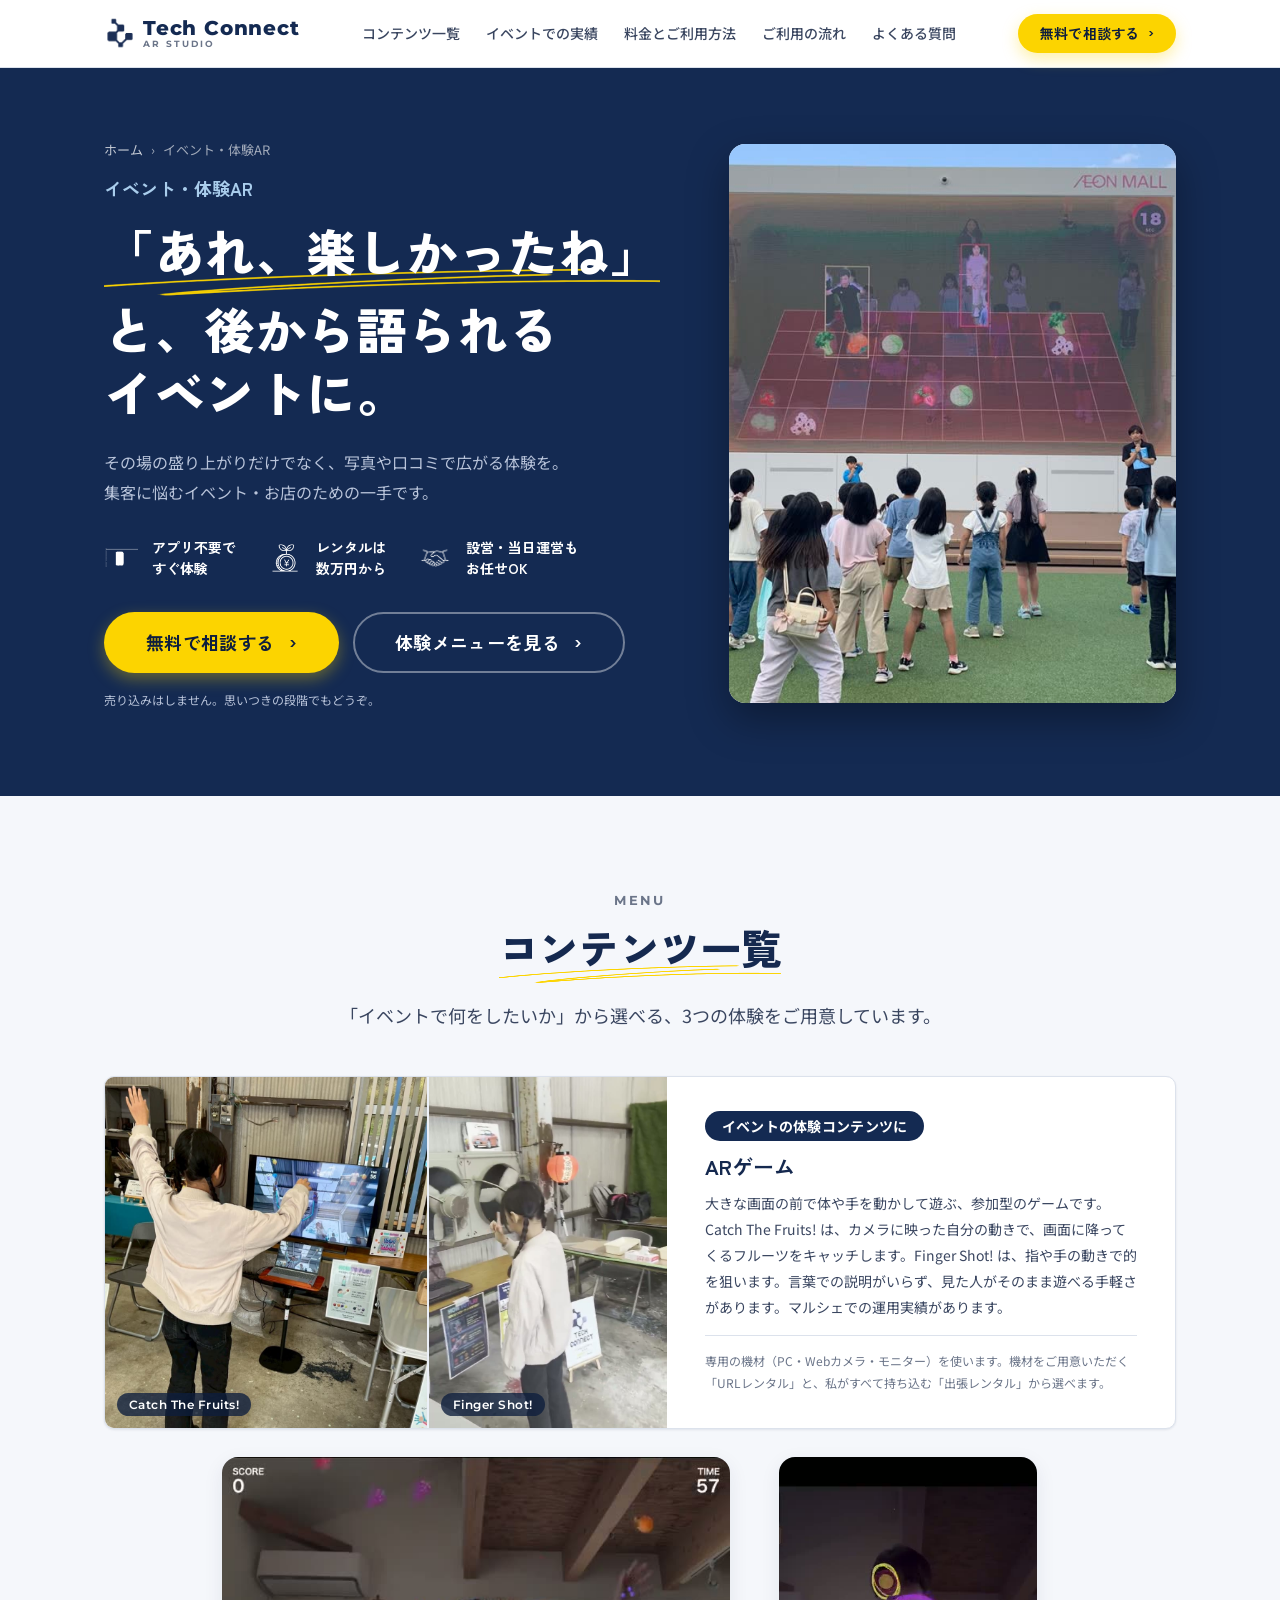
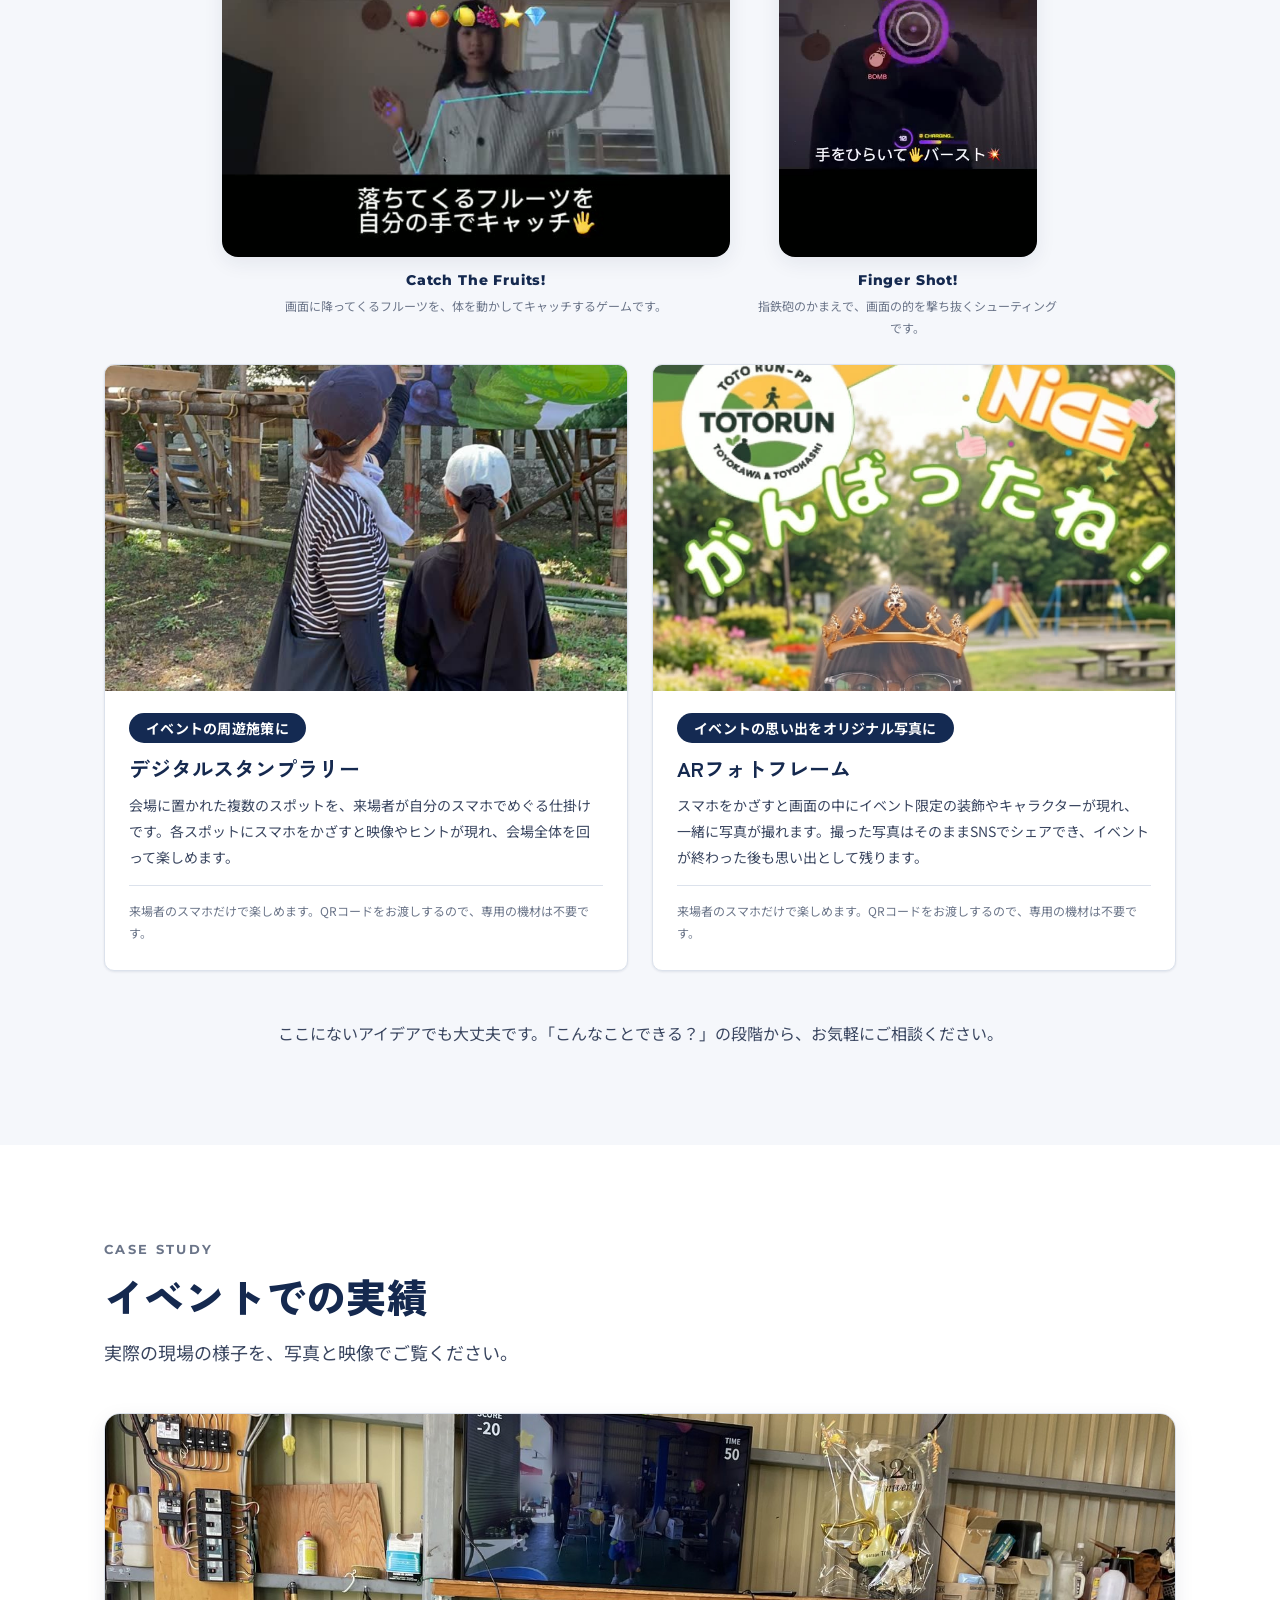
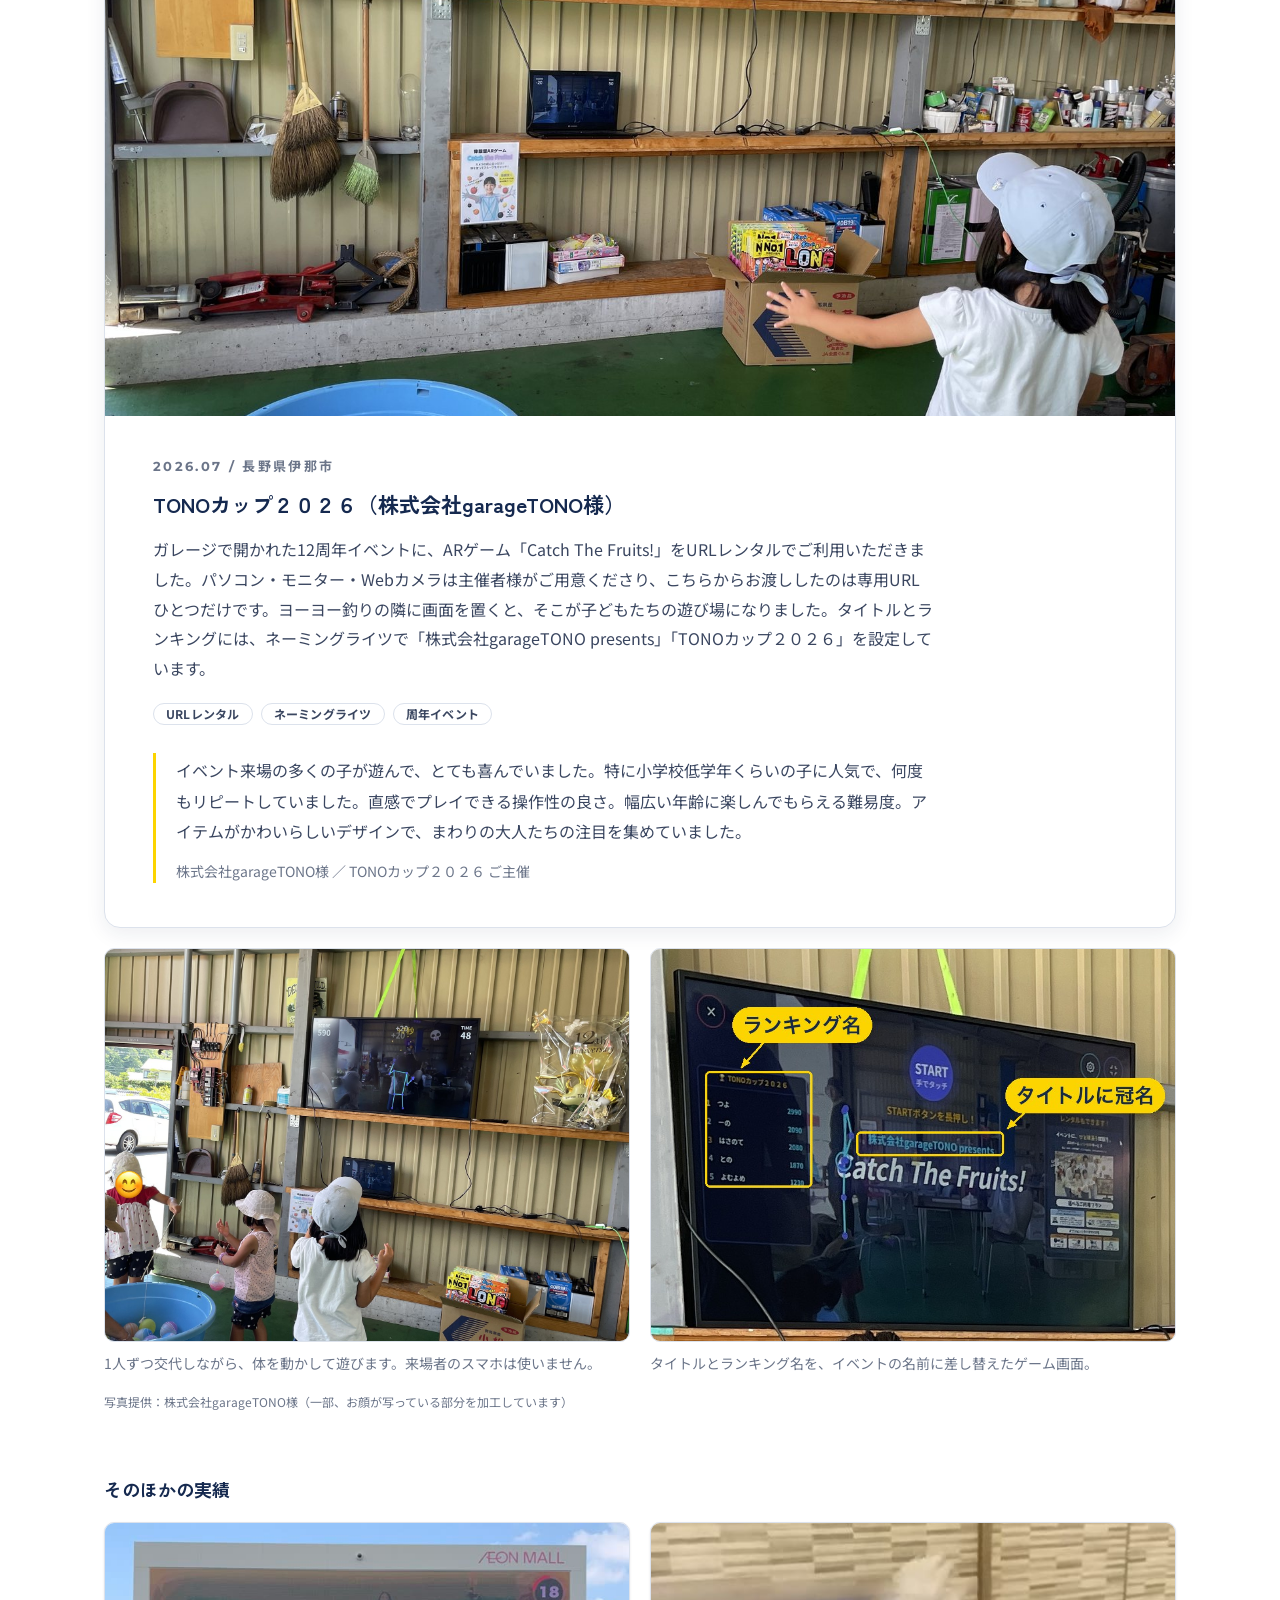
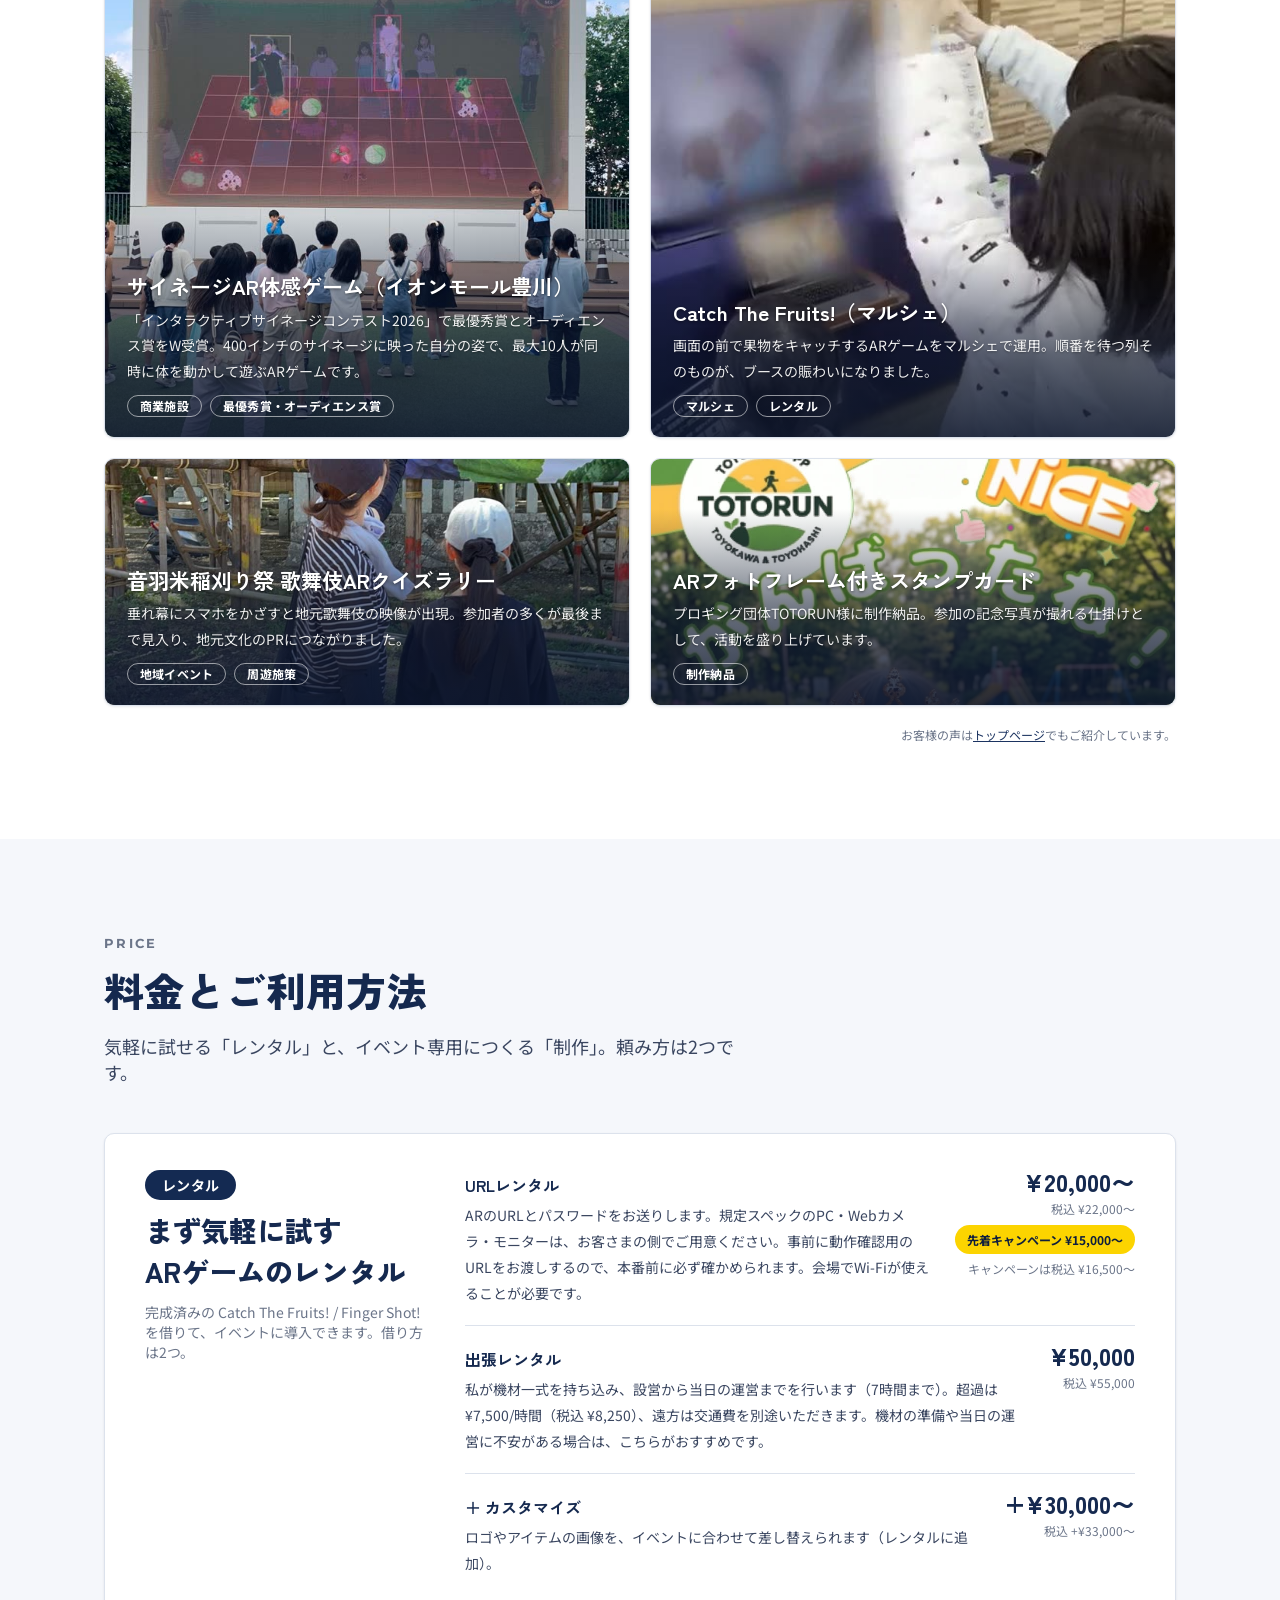
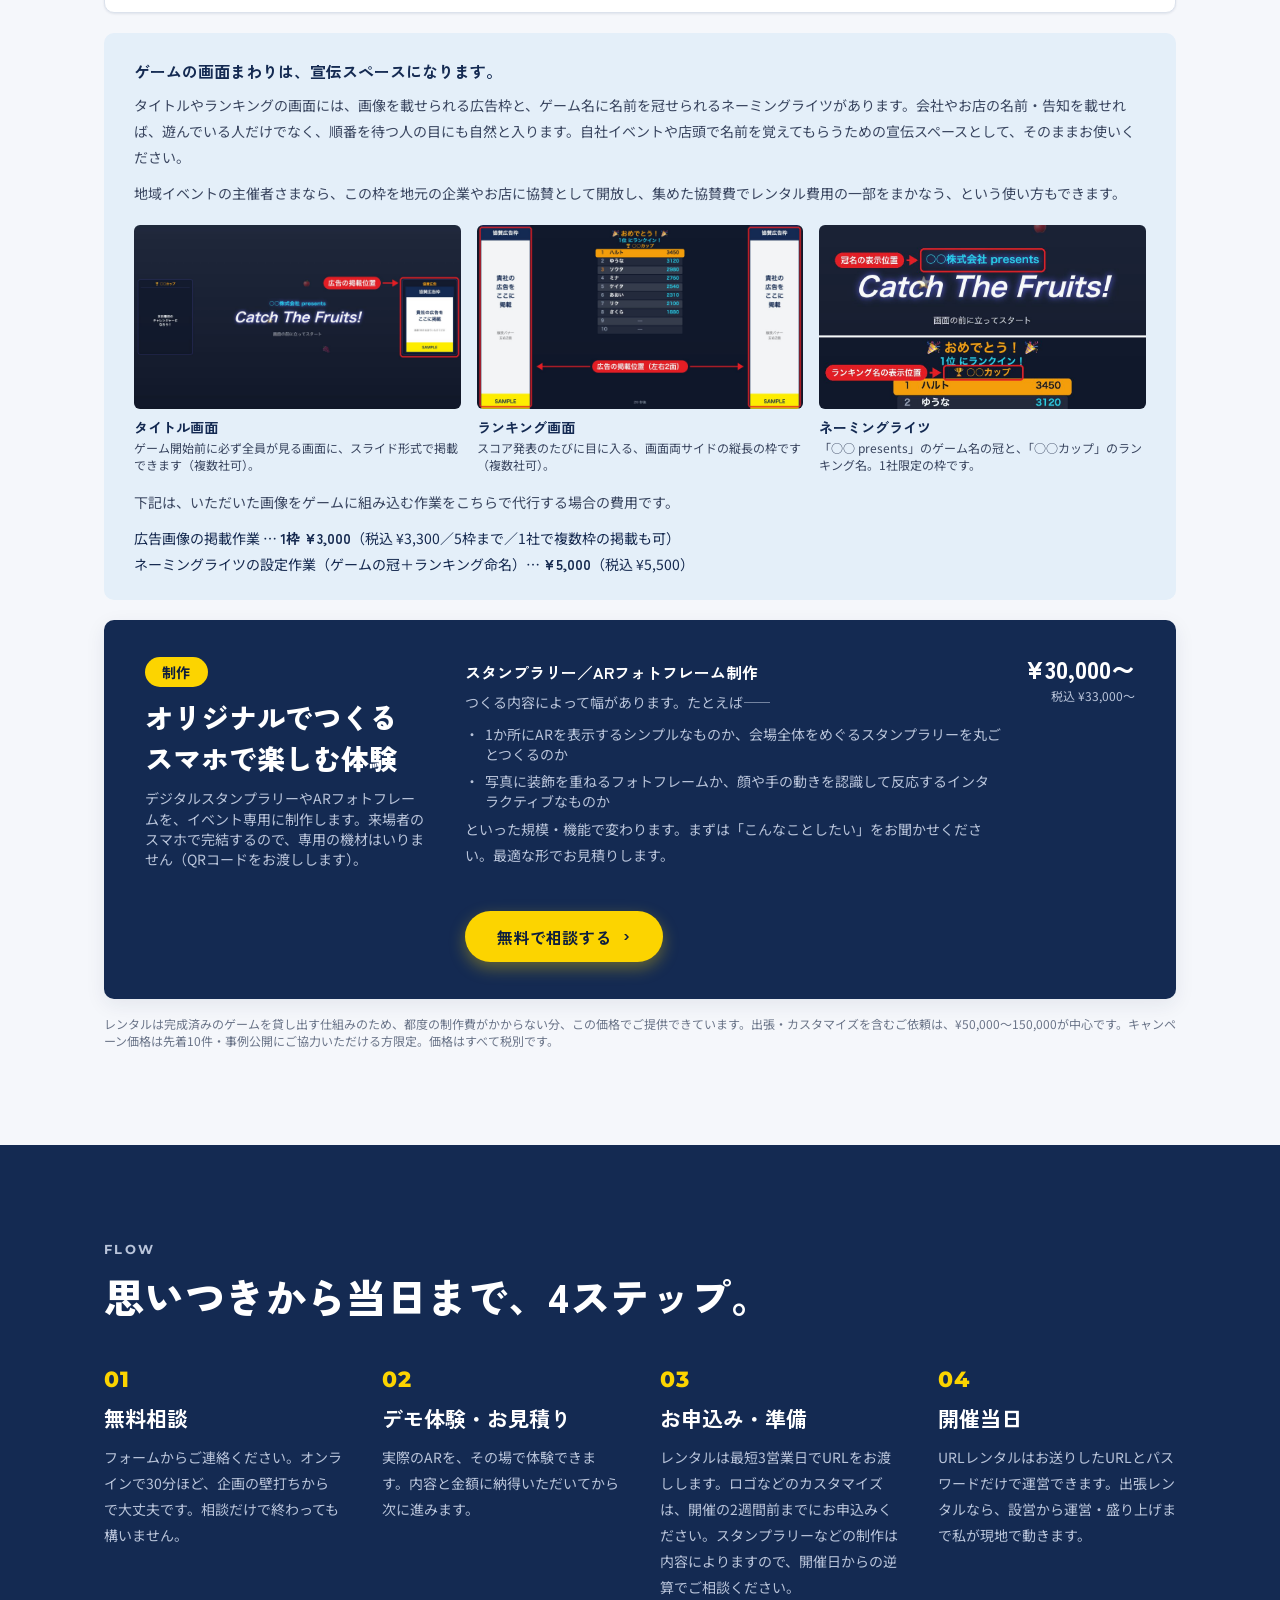
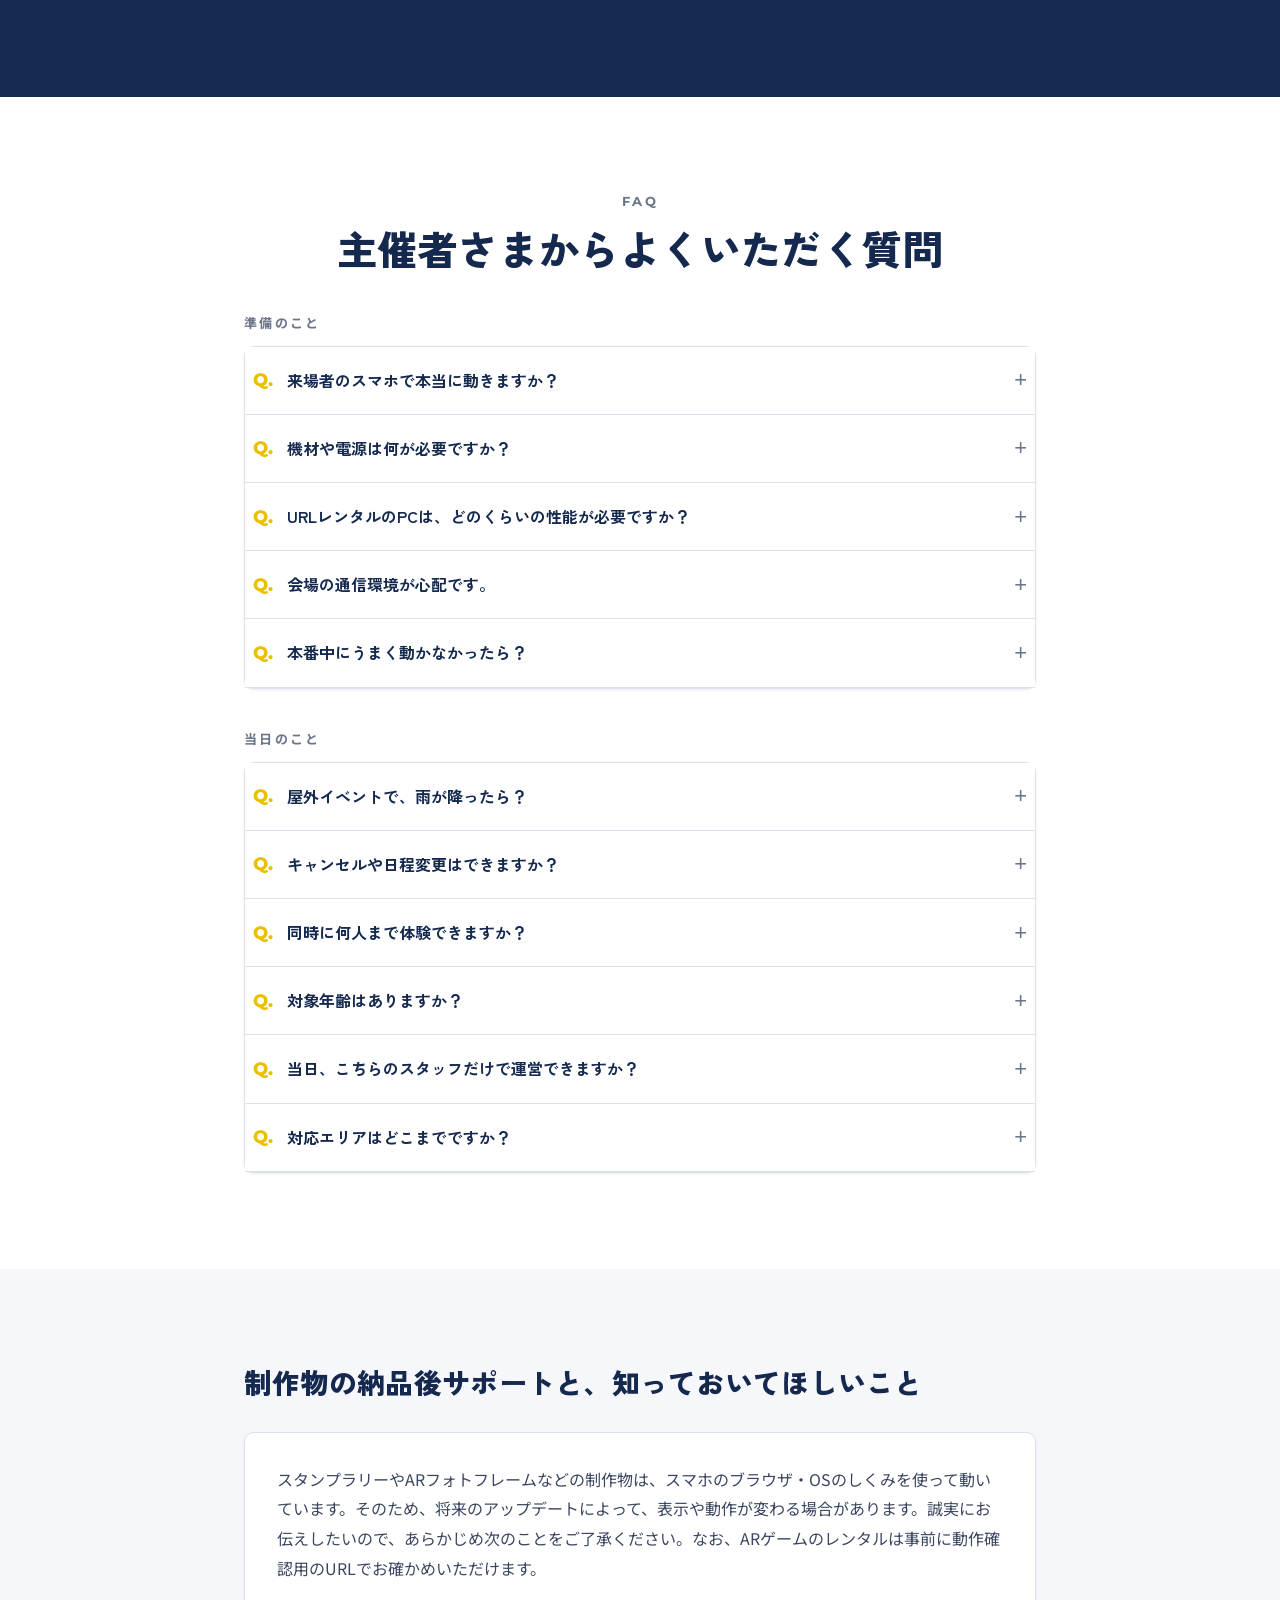
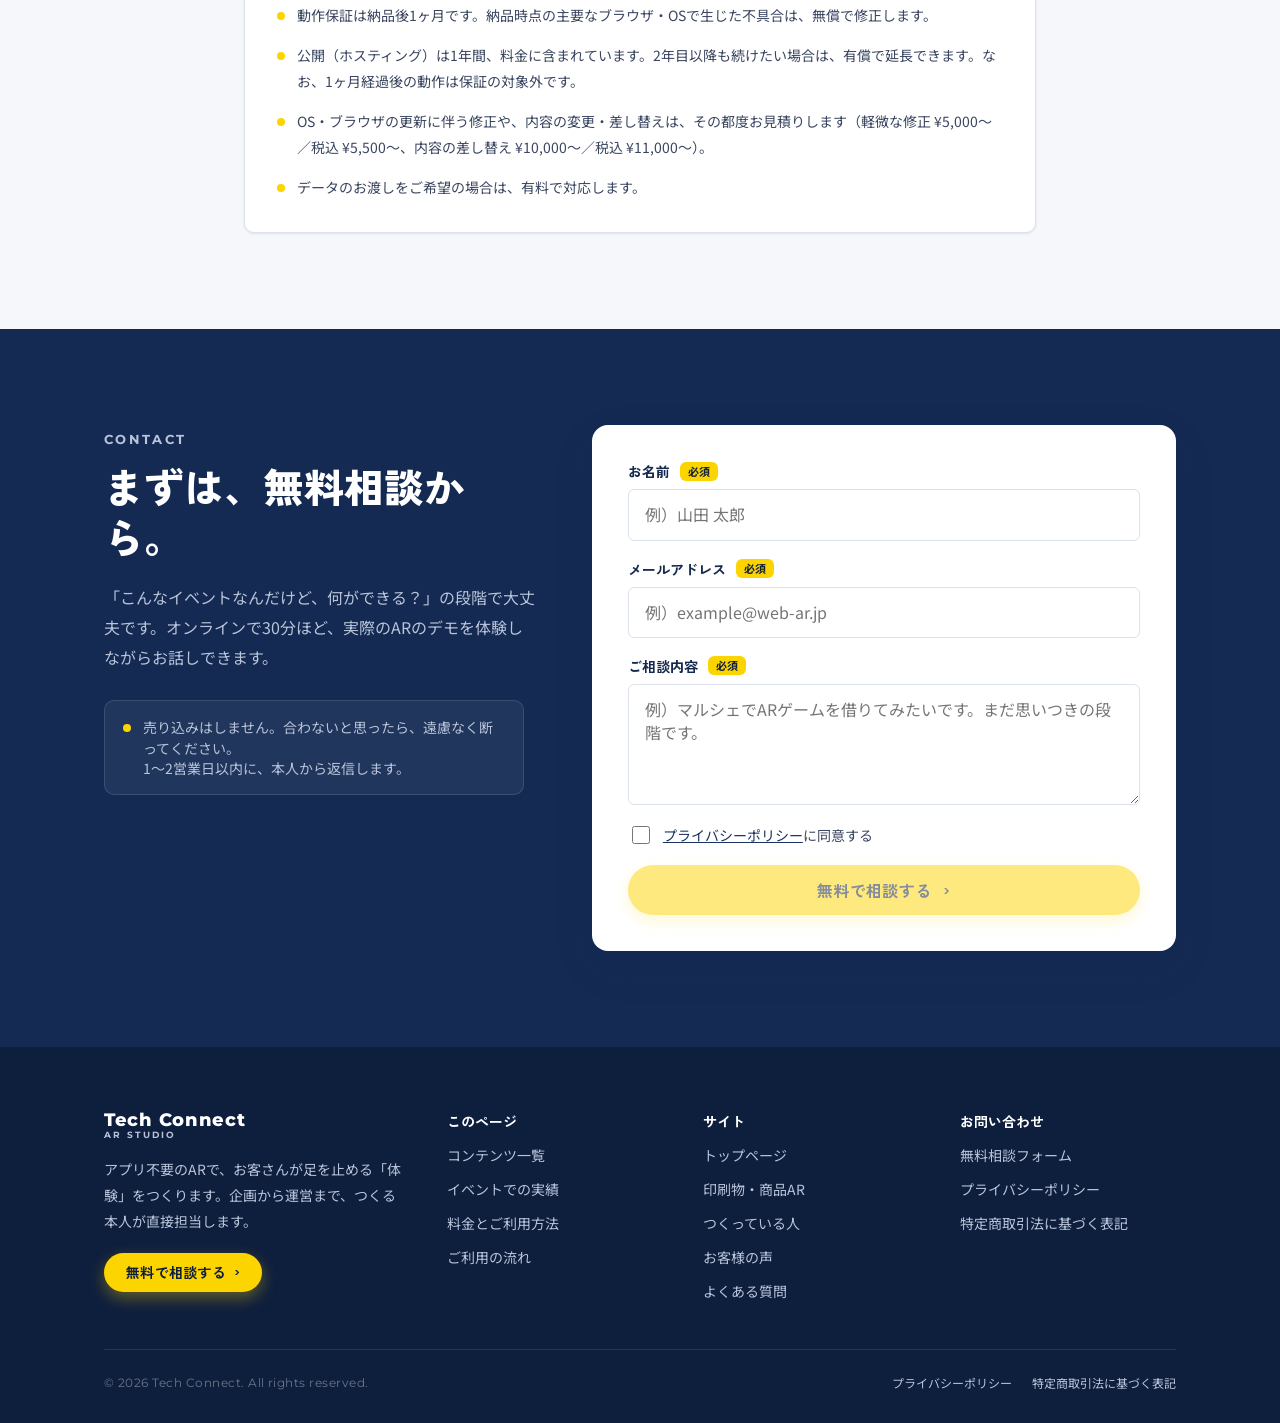
==== event-ar/index.html @ 2d1da48d "Clarify signage AR copy: play with your own mirrored image Co-Authored-By: Claude Fable 5 <noreply@a" ====
<!DOCTYPE html>
<html lang="ja">

<head>
    <meta charset="UTF-8">
    <meta name="viewport" content="width=device-width, initial-scale=1.0">
    <title>ARゲームレンタル・イベントAR｜愛知・東三河｜Tech Connect</title>
    <meta name="description"
        content="マルシェ・商業施設・地域イベントを盛り上げるARゲームのレンタルから、ロゴ入りカスタマイズ、企画・出張運営まで。アプリ不要、完成済みゲームのレンタルは数万円から。無料相談受付中。">

    <!-- Favicon -->
    <link rel="icon" type="image/png" href="/assets/TechConnectロゴ (3).png">

    <link rel="canonical" href="https://techconnect-em.com/event-ar/">

    <!-- OGP Tags -->
    <meta property="og:title" content="イベント・体験AR｜Tech Connect">
    <meta property="og:description" content="イベントを盛り上げるARゲームのレンタルから、企画・出張運営まで。完成済みゲームのレンタルは数万円から。無料相談受付中。">
    <meta property="og:type" content="website">
    <meta property="og:url" content="https://techconnect-em.com/event-ar/">
    <meta property="og:site_name" content="Tech Connect">
    <meta property="og:locale" content="ja_JP">
    <meta property="og:image" content="https://techconnect-em.com/assets/ogp-event-ar.png">
    <meta property="og:image:type" content="image/png">
    <meta property="og:image:width" content="1200">
    <meta property="og:image:height" content="630">
    <meta property="og:image:alt" content="「あれ、楽しかったね」と、後から語られるイベントに。 - Tech Connect イベント・体験AR">

    <!-- Twitter Cards -->
    <meta name="twitter:card" content="summary_large_image">
    <meta name="twitter:title" content="イベント・体験AR｜Tech Connect">
    <meta name="twitter:description" content="イベントを盛り上げるARゲームのレンタルから、企画・出張運営まで。無料相談受付中。">
    <meta name="twitter:image" content="https://techconnect-em.com/assets/ogp-event-ar.png">
    <meta name="twitter:image:alt" content="「あれ、楽しかったね」と、後から語られるイベントに。 - Tech Connect イベント・体験AR">

    <!-- Fonts (Claude Design canon: Zen Kaku Gothic New + Noto Sans JP + Montserrat) -->
    <link rel="preconnect" href="https://fonts.googleapis.com">
    <link rel="preconnect" href="https://fonts.gstatic.com" crossorigin>
    <link
        href="https://fonts.googleapis.com/css2?family=Zen+Kaku+Gothic+New:wght@500;700;900&family=Noto+Sans+JP:wght@400;500;700&family=Montserrat:wght@600;700;800&display=swap"
        rel="stylesheet">

    <!-- Custom CSS -->
    <link rel="stylesheet" href="/style.css">

    <script type="application/ld+json">
    {
      "@context": "https://schema.org",
      "@graph": [
        {
          "@type": "Service",
          "name": "イベント・体験AR（ARゲームレンタル・スタンプラリー・ARフォトフレーム制作）",
          "provider": { "@type": "Organization", "name": "Tech Connect", "url": "https://techconnect-em.com/" },
          "areaServed": "愛知県東三河（URLレンタル・データ納品は全国対応）",
          "url": "https://techconnect-em.com/event-ar/"
        },
        {
          "@type": "BreadcrumbList",
          "itemListElement": [
            {
              "@type": "ListItem",
              "position": 1,
              "name": "ホーム",
              "item": "https://techconnect-em.com/"
            },
            {
              "@type": "ListItem",
              "position": 2,
              "name": "イベント・体験AR",
              "item": "https://techconnect-em.com/event-ar/"
            }
          ]
        }
      ]
    }
    </script>
</head>

<body>

    <!-- ============================= Header ============================= -->
    <header class="site-header">
        <div class="site-header__inner">
            <a href="/" class="brand">
                <img class="brand__logo" src="/assets/logo-mark.png" alt="Tech Connect">
                <span class="brand__text">
                    <span class="brand__name">Tech Connect</span>
                    <span class="brand__studio">AR Studio</span>
                </span>
            </a>
            <nav class="site-nav">
                <a href="#menu">コンテンツ一覧</a>
                <a href="#cases">イベントでの実績</a>
                <a href="#price">料金とご利用方法</a>
                <a href="#flow">ご利用の流れ</a>
                <a href="#faq">よくある質問</a>
            </nav>
            <a href="#contact" class="btn btn--primary btn--sm">
                <span>無料で相談する</span>
                <span class="btn__arrow" aria-hidden="true">›</span>
            </a>
        </div>
    </header>

    <main>
        <!-- ============================= Hero ============================= -->
        <section id="top" class="hero hero--navy">
            <div class="hero__grid">
                <div>
                    <nav class="breadcrumb" aria-label="パンくず">
                        <a href="/">ホーム</a><span aria-hidden="true">›</span><span aria-current="page">イベント・体験AR</span>
                    </nav>
                    <p class="hero__pre">イベント・体験AR</p>
                    <h1 class="hero__title hero__title--compact">
                        <span class="hero__title-mark">「あれ、楽しかったね」</span><br>と、後から語られる<br>イベントに。
                    </h1>
                    <p class="hero__lead">
                        その場の盛り上がりだけでなく、写真や口コミで広がる体験を。<br>集客に悩むイベント・お店のための一手です。
                    </p>

                    <div class="hero__features">
                        <div class="feature feature--row feature--invert">
                            <img class="feature__icon" src="/assets/icons/phone.png" alt="">
                            <div class="feature__body">
                                <p class="feature__title">アプリ不要で<br>すぐ体験</p>
                            </div>
                        </div>
                        <div class="feature feature--row feature--invert">
                            <img class="feature__icon" src="/assets/icons/coin-sprout.png" alt="">
                            <div class="feature__body">
                                <p class="feature__title">レンタルは<br>数万円から</p>
                            </div>
                        </div>
                        <div class="feature feature--row feature--invert">
                            <img class="feature__icon" src="/assets/icons/handshake.png" alt="">
                            <div class="feature__body">
                                <p class="feature__title">設営・当日運営も<br>お任せOK</p>
                            </div>
                        </div>
                    </div>

                    <div class="hero__actions">
                        <a href="#contact" class="btn btn--primary btn--lg">
                            <span>無料で相談する</span>
                            <span class="btn__arrow" aria-hidden="true">›</span>
                        </a>
                        <a href="#menu" class="btn btn--ghost btn--lg">
                            <span>体験メニューを見る</span>
                            <span class="btn__arrow" aria-hidden="true">›</span>
                        </a>
                    </div>
                    <p class="hero__note">売り込みはしません。思いつきの段階でもどうぞ。</p>
                </div>

                <div class="hero__media-wrap">
                    <!-- 実写素材が確定したらこの動画を差し替える。Catch The Fruits!はメニュー欄の商品映像と重複するため、ヒーローは別の現場（商業施設サイネージ）を使用 -->
                    <div class="hero__media">
                        <video src="/assets/制作実績/aeonmall-toyokawa-signage-01.mp4"
                            poster="/assets/制作実績/aeonmall-toyokawa-signage-01.jpg"
                            autoplay muted loop playsinline preload="metadata"></video>
                    </div>
                </div>
            </div>
        </section>

        <!-- ============================= Menu ============================= -->
        <section id="menu" class="section section--paper">
            <div class="container">
                <div class="section-heading">
                    <span class="section-heading__eyebrow">Menu</span>
                    <h2 class="section-heading__title section-heading__title--underline">コンテンツ一覧</h2>
                    <p class="section-heading__lead">「イベントで何をしたいか」から選べる、3つの体験をご用意しています。</p>
                </div>

                <!-- ① ARゲーム（実績のある主役。大きく見せる） -->
                <figure class="product-card product-card--row menu-main">
                    <div class="product-card__media product-card__media--duo">
                        <div class="game-tile">
                            <video data-hover-play src="/assets/制作実績/catch-the-fruits-01.mp4"
                                poster="/assets/制作実績/catch-the-fruits-01.jpg"
                                muted loop playsinline preload="none"></video>
                            <span class="game-tile__name">Catch The Fruits!</span>
                        </div>
                        <div class="game-tile game-tile--upper">
                            <img src="/assets/制作実績/finger-shot-01.jpg"
                                alt="イベント会場で、的を狙う指のポーズでFinger Shot!を遊ぶ来場者" loading="lazy">
                            <span class="game-tile__name">Finger Shot!</span>
                        </div>
                    </div>
                    <figcaption class="product-card__body">
                        <span class="tag tag--navy product-card__purpose">イベントの体験コンテンツに</span>
                        <h3 class="product-card__title">ARゲーム</h3>
                        <p class="product-card__text">大きな画面の前で体や手を動かして遊ぶ、参加型のゲームです。Catch The Fruits! は、カメラに映った自分の動きで、画面に降ってくるフルーツをキャッチします。Finger Shot! は、指や手の動きで的を狙います。言葉での説明がいらず、見た人がそのまま遊べる手軽さがあります。マルシェでの運用実績があります。</p>
                        <p class="product-card__note">専用の機材（PC・Webカメラ・モニター）を使います。機材をご用意いただく「URLレンタル」と、私がすべて持ち込む「出張レンタル」から選べます。</p>
                    </figcaption>
                </figure>

                <!-- 2つのゲームの紹介リール（縦型・テロップ入り） -->
                <div class="game-reels">
                    <figure class="game-reel">
                        <div class="game-reel__media">
                            <video data-hover-play src="/assets/制作実績/catch-the-fruits-03.mp4"
                                poster="/assets/制作実績/catch-the-fruits-03.jpg"
                                muted loop playsinline preload="none"></video>
                        </div>
                        <figcaption class="game-reel__caption">
                            <span class="game-reel__name">Catch The Fruits!</span>
                            <p class="game-reel__desc">画面に降ってくるフルーツを、体を動かしてキャッチするゲームです。</p>
                        </figcaption>
                    </figure>
                    <figure class="game-reel game-reel--tall">
                        <div class="game-reel__media">
                            <video data-hover-play src="/assets/制作実績/finger-shot-01.mp4"
                                poster="/assets/制作実績/finger-shot-01-poster.jpg"
                                muted loop playsinline preload="none"></video>
                        </div>
                        <figcaption class="game-reel__caption">
                            <span class="game-reel__name">Finger Shot!</span>
                            <p class="game-reel__desc">指鉄砲のかまえで、画面の的を撃ち抜くシューティングです。</p>
                        </figcaption>
                    </figure>
                </div>

                <div class="menu-sub">
                    <!-- ② デジタルスタンプラリー -->
                    <figure class="product-card">
                        <div class="product-card__media">
                            <video data-hover-play src="/assets/制作実績/otowa-kabuki-01.mp4"
                                poster="/assets/制作実績/otowa-kabuki-01.jpg"
                                muted loop playsinline preload="none"></video>
                        </div>
                        <figcaption class="product-card__body">
                            <span class="tag tag--navy product-card__purpose">イベントの周遊施策に</span>
                            <h3 class="product-card__title">デジタルスタンプラリー</h3>
                            <p class="product-card__text">会場に置かれた複数のスポットを、来場者が自分のスマホでめぐる仕掛けです。各スポットにスマホをかざすと映像やヒントが現れ、会場全体を回って楽しめます。</p>
                            <p class="product-card__note">来場者のスマホだけで楽しめます。QRコードをお渡しするので、専用の機材は不要です。</p>
                        </figcaption>
                    </figure>
                    <!-- ③ ARフォトフレーム -->
                    <figure class="product-card">
                        <div class="product-card__media">
                            <img class="img-pos-upper" src="/assets/制作実績/ar-photo-frame-03.jpg"
                                alt="TOTORUNオリジナルのARフォトフレームで撮影した記念写真" loading="lazy">
                        </div>
                        <figcaption class="product-card__body">
                            <span class="tag tag--navy product-card__purpose">イベントの思い出をオリジナル写真に</span>
                            <h3 class="product-card__title">ARフォトフレーム</h3>
                            <p class="product-card__text">スマホをかざすと画面の中にイベント限定の装飾やキャラクターが現れ、一緒に写真が撮れます。撮った写真はそのままSNSでシェアでき、イベントが終わった後も思い出として残ります。</p>
                            <p class="product-card__note">来場者のスマホだけで楽しめます。QRコードをお渡しするので、専用の機材は不要です。</p>
                        </figcaption>
                    </figure>
                </div>

                <p class="menu-closing">ここにないアイデアでも大丈夫です。「こんなことできる？」の段階から、お気軽にご相談ください。</p>
            </div>
        </section>

        <!-- ============================= Case Study ============================= -->
        <section id="cases" class="section section--white">
            <div class="container">
                <div class="section-heading section-heading--left">
                    <span class="section-heading__eyebrow">Case Study</span>
                    <h2 class="section-heading__title">イベントでの実績</h2>
                    <p class="section-heading__lead">実際の現場の様子を、写真と映像でご覧ください。</p>
                </div>

                <!-- TONOカップ２０２６（初のURLレンタル案件）を主役として大きく掲載 -->
                <article class="case-story">
                    <div class="case-story__media">
                        <img src="/assets/制作実績/tono-cup-01.jpg" alt="モニターの前で女の子が画面に手を伸ばし、体を動かしてARゲームを遊ぶ様子" loading="lazy">
                    </div>
                    <div class="case-story__body">
                        <p class="case-story__eyebrow">2026.07 / 長野県伊那市</p>
                        <h3 class="case-story__title">TONOカップ２０２６（株式会社garageTONO様）</h3>
                        <p class="case-story__text">ガレージで開かれた12周年イベントに、ARゲーム「Catch The Fruits!」をURLレンタルでご利用いただきました。パソコン・モニター・Webカメラは主催者様がご用意くださり、こちらからお渡ししたのは専用URLひとつだけです。ヨーヨー釣りの隣に画面を置くと、そこが子どもたちの遊び場になりました。タイトルとランキングには、ネーミングライツで「株式会社garageTONO presents」「TONOカップ２０２６」を設定しています。</p>
                        <div class="case-story__tags">
                            <span class="tag tag--outline tag--sm">URLレンタル</span>
                            <span class="tag tag--outline tag--sm">ネーミングライツ</span>
                            <span class="tag tag--outline tag--sm">周年イベント</span>
                        </div>
                        <blockquote class="case-story__quote">
                            <p>イベント来場の多くの子が遊んで、とても喜んでいました。特に小学校低学年くらいの子に人気で、何度もリピートしていました。直感でプレイできる操作性の良さ。幅広い年齢に楽しんでもらえる難易度。アイテムがかわいらしいデザインで、まわりの大人たちの注目を集めていました。</p>
                            <footer>株式会社garageTONO様 ／ TONOカップ２０２６ ご主催</footer>
                        </blockquote>
                    </div>
                </article>

                <div class="case-story__thumbs">
                    <figure class="case-story__thumb">
                        <img src="/assets/制作実績/tono-cup-02.jpg" alt="モニターの前に集まってARゲームの順番を待つ子どもたち。手前ではヨーヨー釣りも行われている" loading="lazy">
                        <figcaption>1人ずつ交代しながら、体を動かして遊びます。来場者のスマホは使いません。</figcaption>
                    </figure>
                    <figure class="case-story__thumb">
                        <img src="/assets/制作実績/tono-cup-03.jpg" alt="Catch The Fruits! のタイトル画面。冠名「株式会社garageTONO presents」とランキング名「TONOカップ２０２６」の表示箇所を、それぞれ枠で示している" loading="lazy">
                        <figcaption>タイトルとランキング名を、イベントの名前に差し替えたゲーム画面。</figcaption>
                    </figure>
                </div>
                <p class="case-story__credit">写真提供：株式会社garageTONO様（一部、お顔が写っている部分を加工しています）</p>

                <h3 class="case__subhead">そのほかの実績</h3>
                <div class="case__grid case__grid--bento">
                    <!-- イオンモール豊川 サイネージAR（コンテストW受賞 / large） -->
                    <div class="case-card case-card--feature">
                        <div class="case-card__media">
                            <video data-hover-play src="/assets/制作実績/aeonmall-toyokawa-signage-01.mp4"
                                poster="/assets/制作実績/aeonmall-toyokawa-signage-01.jpg"
                                muted loop playsinline preload="none"></video>
                        </div>
                        <div class="case-card__body">
                            <h3 class="case-card__title">サイネージAR体感ゲーム（イオンモール豊川）</h3>
                            <p class="case-card__text">「インタラクティブサイネージコンテスト2026」で最優秀賞とオーディエンス賞をW受賞。400インチのサイネージに映った自分の姿で、最大10人が同時に体を動かして遊ぶARゲームです。</p>
                            <div class="case-card__tags">
                                <span class="tag tag--outline tag--sm">商業施設</span>
                                <span class="tag tag--outline tag--sm">最優秀賞・オーディエンス賞</span>
                            </div>
                        </div>
                    </div>

                    <!-- Catch The Fruits! マルシェ運用 (large) -->
                    <div class="case-card case-card--feature">
                        <div class="case-card__media">
                            <video data-hover-play src="/assets/制作実績/catch-the-fruits-02.mp4"
                                poster="/assets/制作実績/catch-the-fruits-02.jpg"
                                muted loop playsinline preload="none"></video>
                        </div>
                        <div class="case-card__body">
                            <h3 class="case-card__title">Catch The Fruits!（マルシェ）</h3>
                            <p class="case-card__text">画面の前で果物をキャッチするARゲームをマルシェで運用。順番を待つ列そのものが、ブースの賑わいになりました。</p>
                            <div class="case-card__tags">
                                <span class="tag tag--outline tag--sm">マルシェ</span>
                                <span class="tag tag--outline tag--sm">レンタル</span>
                            </div>
                        </div>
                    </div>

                    <!-- 音羽 歌舞伎ARクイズラリー (wide) -->
                    <div class="case-card case-card--wide">
                        <div class="case-card__media">
                            <video data-hover-play src="/assets/制作実績/otowa-kabuki-01.mp4"
                                poster="/assets/制作実績/otowa-kabuki-01.jpg"
                                muted loop playsinline preload="none"></video>
                        </div>
                        <div class="case-card__body">
                            <h3 class="case-card__title">音羽米稲刈り祭 歌舞伎ARクイズラリー</h3>
                            <p class="case-card__text">垂れ幕にスマホをかざすと地元歌舞伎の映像が出現。参加者の多くが最後まで見入り、地元文化のPRにつながりました。</p>
                            <div class="case-card__tags">
                                <span class="tag tag--outline tag--sm">地域イベント</span>
                                <span class="tag tag--outline tag--sm">周遊施策</span>
                            </div>
                        </div>
                    </div>

                    <!-- TOTORUN ARフォトフレーム (wide) -->
                    <div class="case-card case-card--wide">
                        <div class="case-card__media">
                            <img class="img-pos-upper" src="/assets/制作実績/ar-photo-frame-03.jpg" alt="TOTORUNオリジナルのARフォトフレームで撮影した記念写真" loading="lazy">
                        </div>
                        <div class="case-card__body">
                            <h3 class="case-card__title">ARフォトフレーム付きスタンプカード</h3>
                            <p class="case-card__text">プロギング団体TOTORUN様に制作納品。参加の記念写真が撮れる仕掛けとして、活動を盛り上げています。</p>
                            <div class="case-card__tags">
                                <span class="tag tag--outline tag--sm">制作納品</span>
                            </div>
                        </div>
                    </div>
                </div>

                <p class="case__note">お客様の声は<a href="/#voice">トップページ</a>でもご紹介しています。</p>
            </div>
        </section>

        <!-- ============================= Price ============================= -->
        <section id="price" class="section section--paper">
            <div class="container">
                <div class="section-heading section-heading--left">
                    <span class="section-heading__eyebrow">Price</span>
                    <h2 class="section-heading__title">料金とご利用方法</h2>
                    <p class="section-heading__lead">気軽に試せる「レンタル」と、イベント専用につくる「制作」。頼み方は2つです。</p>
                </div>

                <div class="plan-list">
                    <!-- レンタル：ARゲーム -->
                    <div class="plan">
                        <div class="plan__head">
                            <span class="tag tag--navy">レンタル</span>
                            <h3 class="plan__name">まず気軽に試す<br>ARゲームのレンタル</h3>
                            <p class="plan__catch">完成済みの Catch The Fruits! / Finger Shot! を借りて、イベントに導入できます。借り方は2つ。</p>
                        </div>
                        <div class="plan__rows">
                            <div class="plan-row">
                                <div class="plan-row__main">
                                    <p class="plan-row__name">URLレンタル</p>
                                    <p class="plan-row__desc">ARのURLとパスワードをお送りします。規定スペックのPC・Webカメラ・モニターは、お客さまの側でご用意ください。事前に動作確認用のURLをお渡しするので、本番前に必ず確かめられます。会場でWi-Fiが使えることが必要です。</p>
                                </div>
                                <div class="plan-row__amount">
                                    <span class="plan-row__price">¥20,000〜</span>
                                    <span class="plan-row__tax">税込 ¥22,000〜</span>
                                    <span class="product-card__campaign">先着キャンペーン ¥15,000〜</span>
                                    <span class="plan-row__tax">キャンペーンは税込 ¥16,500〜</span>
                                </div>
                            </div>
                            <div class="plan-row">
                                <div class="plan-row__main">
                                    <p class="plan-row__name">出張レンタル</p>
                                    <p class="plan-row__desc">私が機材一式を持ち込み、設営から当日の運営までを行います（7時間まで）。超過は¥7,500/時間（税込 ¥8,250）、遠方は交通費を別途いただきます。機材の準備や当日の運営に不安がある場合は、こちらがおすすめです。</p>
                                </div>
                                <div class="plan-row__amount">
                                    <span class="plan-row__price">¥50,000</span>
                                    <span class="plan-row__tax">税込 ¥55,000</span>
                                </div>
                            </div>
                            <div class="plan-row">
                                <div class="plan-row__main">
                                    <p class="plan-row__name">＋ カスタマイズ</p>
                                    <p class="plan-row__desc">ロゴやアイテムの画像を、イベントに合わせて差し替えられます（レンタルに追加）。</p>
                                </div>
                                <div class="plan-row__amount">
                                    <span class="plan-row__price">+¥30,000〜</span>
                                    <span class="plan-row__tax">税込 +¥33,000〜</span>
                                </div>
                            </div>
                        </div>
                    </div>

                    <!-- 宣伝・協賛の差し込み（独立セクションにせず、レンタルの直後に小さく。自社宣伝が主・協賛が従） -->
                    <aside class="sponsor-note">
                        <h3 class="sponsor-note__title">ゲームの画面まわりは、宣伝スペースになります。</h3>
                        <p class="sponsor-note__text">タイトルやランキングの画面には、画像を載せられる広告枠と、ゲーム名に名前を冠せられるネーミングライツがあります。会社やお店の名前・告知を載せれば、遊んでいる人だけでなく、順番を待つ人の目にも自然と入ります。自社イベントや店頭で名前を覚えてもらうための宣伝スペースとして、そのままお使いください。</p>
                        <p class="sponsor-note__text">地域イベントの主催者さまなら、この枠を地元の企業やお店に協賛として開放し、集めた協賛費でレンタル費用の一部をまかなう、という使い方もできます。</p>
                        <div class="sponsor-note__shots">
                            <figure class="sponsor-shot">
                                <button type="button" class="sponsor-shot__zoom" aria-label="画像を拡大表示">
                                    <img src="/assets/sponsor-title-ad-01.jpg" alt="ゲームのタイトル画面。右側の協賛広告パネルの掲載位置を赤枠と矢印で示している" loading="lazy">
                                </button>
                                <figcaption class="sponsor-shot__caption"><strong>タイトル画面</strong>ゲーム開始前に必ず全員が見る画面に、スライド形式で掲載できます（複数社可）。</figcaption>
                            </figure>
                            <figure class="sponsor-shot">
                                <button type="button" class="sponsor-shot__zoom" aria-label="画像を拡大表示">
                                    <img src="/assets/sponsor-ranking-ad-01.jpg" alt="ランキング画面。画面左右の縦長の協賛広告枠（2面）の掲載位置を赤枠と矢印で示している" loading="lazy">
                                </button>
                                <figcaption class="sponsor-shot__caption"><strong>ランキング画面</strong>スコア発表のたびに目に入る、画面両サイドの縦長の枠です（複数社可）。</figcaption>
                            </figure>
                            <figure class="sponsor-shot">
                                <button type="button" class="sponsor-shot__zoom" aria-label="画像を拡大表示">
                                    <img src="/assets/sponsor-naming-01.jpg" alt="上段はタイトル画面の「○○株式会社 presents」の冠名、下段はランキング画面の「○○カップ」のランキング名。それぞれの表示位置を赤枠と矢印で示している" loading="lazy">
                                </button>
                                <figcaption class="sponsor-shot__caption"><strong>ネーミングライツ</strong>「○○ presents」のゲーム名の冠と、「○○カップ」のランキング名。1社限定の枠です。</figcaption>
                            </figure>
                        </div>
                        <p class="sponsor-note__text">下記は、いただいた画像をゲームに組み込む作業をこちらで代行する場合の費用です。</p>
                        <ul class="sponsor-note__list">
                            <li>広告画像の掲載作業 … <strong>1枠 ¥3,000</strong>（税込 ¥3,300／5枠まで／1社で複数枠の掲載も可）</li>
                            <li>ネーミングライツの設定作業（ゲームの冠＋ランキング命名）… <strong>¥5,000</strong>（税込 ¥5,500）</li>
                        </ul>
                    </aside>

                    <!-- 制作：スマホで楽しむ体験 -->
                    <div class="plan plan--featured">
                        <div class="plan__head">
                            <span class="tag tag--yellow">制作</span>
                            <h3 class="plan__name">オリジナルでつくる<br>スマホで楽しむ体験</h3>
                            <p class="plan__catch">デジタルスタンプラリーやARフォトフレームを、イベント専用に制作します。来場者のスマホで完結するので、専用の機材はいりません（QRコードをお渡しします）。</p>
                        </div>
                        <div class="plan__rows">
                            <div class="plan-row">
                                <div class="plan-row__main">
                                    <p class="plan-row__name">スタンプラリー／ARフォトフレーム制作</p>
                                    <p class="plan-row__desc">つくる内容によって幅があります。たとえば——</p>
                                    <ul class="plan-row__points">
                                        <li>1か所にARを表示するシンプルなものか、会場全体をめぐるスタンプラリーを丸ごとつくるのか</li>
                                        <li>写真に装飾を重ねるフォトフレームか、顔や手の動きを認識して反応するインタラクティブなものか</li>
                                    </ul>
                                    <p class="plan-row__desc">といった規模・機能で変わります。まずは「こんなことしたい」をお聞かせください。最適な形でお見積りします。</p>
                                </div>
                                <div class="plan-row__amount">
                                    <span class="plan-row__price">¥30,000〜</span>
                                    <span class="plan-row__tax">税込 ¥33,000〜</span>
                                </div>
                            </div>
                            <div class="plan__cta">
                                <a href="#contact" class="btn btn--primary btn--md">
                                    <span>無料で相談する</span>
                                    <span class="btn__arrow" aria-hidden="true">›</span>
                                </a>
                            </div>
                        </div>
                    </div>
                </div>

                <p class="price__note">レンタルは完成済みのゲームを貸し出す仕組みのため、都度の制作費がかからない分、この価格でご提供できています。出張・カスタマイズを含むご依頼は、¥50,000〜150,000が中心です。キャンペーン価格は先着10件・事例公開にご協力いただける方限定。価格はすべて税別です。</p>
            </div>
        </section>

        <!-- ============================= Flow ============================= -->
        <section id="flow" class="section section--navy">
            <div class="container">
                <div class="section-heading section-heading--left section-heading--invert">
                    <span class="section-heading__eyebrow">Flow</span>
                    <h2 class="section-heading__title">思いつきから当日まで、4ステップ。</h2>
                </div>
                <div class="flow__grid">
                    <div class="flow-step">
                        <span class="flow-step__num" aria-hidden="true">01</span>
                        <h3 class="flow-step__title">無料相談</h3>
                        <p class="flow-step__text">フォームからご連絡ください。オンラインで30分ほど、企画の壁打ちからで大丈夫です。相談だけで終わっても構いません。</p>
                    </div>
                    <div class="flow-step">
                        <span class="flow-step__num" aria-hidden="true">02</span>
                        <h3 class="flow-step__title">デモ体験・お見積り</h3>
                        <p class="flow-step__text">実際のARを、その場で体験できます。内容と金額に納得いただいてから次に進みます。</p>
                    </div>
                    <div class="flow-step">
                        <span class="flow-step__num" aria-hidden="true">03</span>
                        <h3 class="flow-step__title">お申込み・準備</h3>
                        <p class="flow-step__text">レンタルは最短3営業日でURLをお渡しします。ロゴなどのカスタマイズは、開催の2週間前までにお申込みください。スタンプラリーなどの制作は内容によりますので、開催日からの逆算でご相談ください。</p>
                    </div>
                    <div class="flow-step">
                        <span class="flow-step__num" aria-hidden="true">04</span>
                        <h3 class="flow-step__title">開催当日</h3>
                        <p class="flow-step__text">URLレンタルはお送りしたURLとパスワードだけで運営できます。出張レンタルなら、設営から運営・盛り上げまで私が現地で動きます。</p>
                    </div>
                </div>
            </div>
        </section>

        <!-- ============================= FAQ ============================= -->
        <section id="faq" class="section section--white">
            <div class="container faq__container">
                <div class="section-heading">
                    <span class="section-heading__eyebrow">FAQ</span>
                    <h2 class="section-heading__title">主催者さまからよくいただく質問</h2>
                </div>
                <div class="faq__list">
                    <p class="faq__group-title">準備のこと</p>
                    <div class="card card--pad-none">
                        <div class="faq-item">
                            <button type="button" class="faq-item__q" aria-expanded="false">
                                <span class="faq-item__qmark" aria-hidden="true">Q.</span>
                                <span class="faq-item__qtext">来場者のスマホで本当に動きますか？</span>
                                <span class="faq-item__toggle" aria-hidden="true">+</span>
                            </button>
                            <div class="faq-item__a">
                                <div class="faq-item__a-inner">
                                    <div class="faq-item__a-row">
                                        <span class="faq-item__amark" aria-hidden="true">A.</span>
                                        <p class="faq-item__atext">ARゲームは、会場に設置した画面の前で体を動かして遊ぶ仕組みなので、来場者のスマホは不要です。デジタルスタンプラリーやARフォトフレームは、来場者のスマホでQRコードを読み取るだけで始まります。どれも、アプリのインストールは一切要りません。</p>
                                    </div>
                                </div>
                            </div>
                        </div>

                        <div class="faq-item">
                            <button type="button" class="faq-item__q" aria-expanded="false">
                                <span class="faq-item__qmark" aria-hidden="true">Q.</span>
                                <span class="faq-item__qtext">機材や電源は何が必要ですか？</span>
                                <span class="faq-item__toggle" aria-hidden="true">+</span>
                            </button>
                            <div class="faq-item__a">
                                <div class="faq-item__a-inner">
                                    <div class="faq-item__a-row">
                                        <span class="faq-item__amark" aria-hidden="true">A.</span>
                                        <p class="faq-item__atext">URLレンタルでは、規定スペックのPC・モニター・Webカメラと、インターネット回線を主催者さまでご用意いただきます（推奨スペックは、この下の質問にまとめました）。出張レンタルでは、機材一式をこちらで持ち込みます（会場の電源をお借りします）。スタンプラリーやARフォトフレームは、来場者のスマホだけで動くため機材は不要です。</p>
                                    </div>
                                </div>
                            </div>
                        </div>

                        <div class="faq-item">
                            <button type="button" class="faq-item__q" aria-expanded="false">
                                <span class="faq-item__qmark" aria-hidden="true">Q.</span>
                                <span class="faq-item__qtext">URLレンタルのPCは、どのくらいの性能が必要ですか？</span>
                                <span class="faq-item__toggle" aria-hidden="true">+</span>
                            </button>
                            <div class="faq-item__a">
                                <div class="faq-item__a-inner">
                                    <div class="faq-item__a-row">
                                        <span class="faq-item__amark" aria-hidden="true">A.</span>
                                        <div class="faq-item__abody">
                                            <p>2021年以降に発売された、標準的なノートPCであれば大丈夫です。目安は次のとおりです。</p>
                                            <ul class="faq-item__alist">
                                                <li><strong>OS</strong>：Windows 10 / 11（Apple M1以降のMacでも動作確認済み）</li>
                                                <li><strong>CPU</strong>：Intel Core i5（第11世代以降）または AMD Ryzen 5（5000シリーズ以降）</li>
                                                <li><strong>メモリ</strong>：16GB</li>
                                                <li><strong>グラフィックス</strong>：CPU内蔵のもので大丈夫です（外付けGPUは不要）</li>
                                                <li><strong>Webカメラ</strong>：720p・30fps対応（ノートPC内蔵のカメラでも可）</li>
                                                <li><strong>ブラウザ</strong>：Google Chrome 最新版</li>
                                            </ul>
                                            <p>これより少し古いPC（目安：Core i5 第10世代・メモリ8GB）でも動きますが、動きの滑らかさが落ちる場合があります。事前に動作確認用のURLをお渡しするので、当日お使いのPCで必ず確かめられます。判断に迷うときは、無料相談でお使いのPCの機種名をお知らせください。</p>
                                        </div>
                                    </div>
                                </div>
                            </div>
                        </div>

                        <div class="faq-item">
                            <button type="button" class="faq-item__q" aria-expanded="false">
                                <span class="faq-item__qmark" aria-hidden="true">Q.</span>
                                <span class="faq-item__qtext">会場の通信環境が心配です。</span>
                                <span class="faq-item__toggle" aria-hidden="true">+</span>
                            </button>
                            <div class="faq-item__a">
                                <div class="faq-item__a-inner">
                                    <div class="faq-item__a-row">
                                        <span class="faq-item__amark" aria-hidden="true">A.</span>
                                        <p class="faq-item__atext">URLレンタルでは、会場でインターネット（Wi-Fi）が使えることが必要です。出張レンタルでは、ゲームを入れたPCを持ち込んでインターネットに接続せずに動かすため、会場の通信設備は不要です（電源だけお借りします）。スタンプラリーやARフォトフレームは来場者のスマホ回線で動きます。</p>
                                    </div>
                                </div>
                            </div>
                        </div>

                        <div class="faq-item">
                            <button type="button" class="faq-item__q" aria-expanded="false">
                                <span class="faq-item__qmark" aria-hidden="true">Q.</span>
                                <span class="faq-item__qtext">本番中にうまく動かなかったら？</span>
                                <span class="faq-item__toggle" aria-hidden="true">+</span>
                            </button>
                            <div class="faq-item__a">
                                <div class="faq-item__a-inner">
                                    <div class="faq-item__a-row">
                                        <span class="faq-item__amark" aria-hidden="true">A.</span>
                                        <p class="faq-item__atext">出張レンタルでは私が現地にいるので、その場で対応します。URLレンタルの場合は、メールやチャットでの当日サポートが基本です（お電話は対応できない場合があります）。ただし、会場の機材や通信など環境側に原因がある場合は、その場で解決できないこともあります。事前にお渡しする動作確認用URLを、本番と同じ機材・環境で試しておいていただくことが、いちばん確実な備えです。</p>
                                    </div>
                                </div>
                            </div>
                        </div>
                    </div>

                    <p class="faq__group-title">当日のこと</p>
                    <div class="card card--pad-none">
                        <div class="faq-item">
                            <button type="button" class="faq-item__q" aria-expanded="false">
                                <span class="faq-item__qmark" aria-hidden="true">Q.</span>
                                <span class="faq-item__qtext">屋外イベントで、雨が降ったら？</span>
                                <span class="faq-item__toggle" aria-hidden="true">+</span>
                            </button>
                            <div class="faq-item__a">
                                <div class="faq-item__a-inner">
                                    <div class="faq-item__a-row">
                                        <span class="faq-item__amark" aria-hidden="true">A.</span>
                                        <p class="faq-item__atext">機材や掲示物が濡れない場所があれば、運用は可能です。荒天が心配な場合は日程変更を無料で承りますので、お申込み時にご相談ください。</p>
                                    </div>
                                </div>
                            </div>
                        </div>

                        <div class="faq-item">
                            <button type="button" class="faq-item__q" aria-expanded="false">
                                <span class="faq-item__qmark" aria-hidden="true">Q.</span>
                                <span class="faq-item__qtext">キャンセルや日程変更はできますか？</span>
                                <span class="faq-item__toggle" aria-hidden="true">+</span>
                            </button>
                            <div class="faq-item__a">
                                <div class="faq-item__a-inner">
                                    <div class="faq-item__a-row">
                                        <span class="faq-item__amark" aria-hidden="true">A.</span>
                                        <p class="faq-item__atext">日程変更は無料で承ります（1回まで・元の開催日から6ヶ月以内。出張レンタルは日程の空き状況により調整します）。キャンセルの場合は、開催7日前まで無償、6日前〜前々日は料金の50%、前日・当日は100%を申し受けます。</p>
                                    </div>
                                </div>
                            </div>
                        </div>

                        <div class="faq-item">
                            <button type="button" class="faq-item__q" aria-expanded="false">
                                <span class="faq-item__qmark" aria-hidden="true">Q.</span>
                                <span class="faq-item__qtext">同時に何人まで体験できますか？</span>
                                <span class="faq-item__toggle" aria-hidden="true">+</span>
                            </button>
                            <div class="faq-item__a">
                                <div class="faq-item__a-inner">
                                    <div class="faq-item__a-row">
                                        <span class="faq-item__amark" aria-hidden="true">A.</span>
                                        <p class="faq-item__atext">ARゲームは、1人ずつ交代で遊ぶ形式です。周りで見ている方も、画面を一緒に楽しめます。スタンプラリーやARフォトフレームは各自のスマホで動くため、人数の制限はありません。</p>
                                    </div>
                                </div>
                            </div>
                        </div>

                        <div class="faq-item">
                            <button type="button" class="faq-item__q" aria-expanded="false">
                                <span class="faq-item__qmark" aria-hidden="true">Q.</span>
                                <span class="faq-item__qtext">対象年齢はありますか？</span>
                                <span class="faq-item__toggle" aria-hidden="true">+</span>
                            </button>
                            <div class="faq-item__a">
                                <div class="faq-item__a-inner">
                                    <div class="faq-item__a-row">
                                        <span class="faq-item__amark" aria-hidden="true">A.</span>
                                        <p class="faq-item__atext">体を動かせれば、何歳でも遊べます。小さなお子さんは、保護者の方と一緒に楽しんでいただくケースが多いです。</p>
                                    </div>
                                </div>
                            </div>
                        </div>

                        <div class="faq-item">
                            <button type="button" class="faq-item__q" aria-expanded="false">
                                <span class="faq-item__qmark" aria-hidden="true">Q.</span>
                                <span class="faq-item__qtext">当日、こちらのスタッフだけで運営できますか？</span>
                                <span class="faq-item__toggle" aria-hidden="true">+</span>
                            </button>
                            <div class="faq-item__a">
                                <div class="faq-item__a-inner">
                                    <div class="faq-item__a-row">
                                        <span class="faq-item__amark" aria-hidden="true">A.</span>
                                        <p class="faq-item__atext">URLレンタルは、お渡しするURL・パスワードと運営のご案内だけで、主催者さまだけで回せるように設計しています。事前に動作確認用のURLもお渡しします。不安な場合は、設営から運営まで同行する出張レンタルをご利用ください。</p>
                                    </div>
                                </div>
                            </div>
                        </div>

                        <div class="faq-item">
                            <button type="button" class="faq-item__q" aria-expanded="false">
                                <span class="faq-item__qmark" aria-hidden="true">Q.</span>
                                <span class="faq-item__qtext">対応エリアはどこまでですか？</span>
                                <span class="faq-item__toggle" aria-hidden="true">+</span>
                            </button>
                            <div class="faq-item__a">
                                <div class="faq-item__a-inner">
                                    <div class="faq-item__a-row">
                                        <span class="faq-item__amark" aria-hidden="true">A.</span>
                                        <p class="faq-item__atext">拠点は愛知県豊川市です。出張レンタルや対面での打ち合わせは、東三河を中心とした愛知県内が基本です（遠方は交通費別途でご相談ください）。URLレンタルは全国からご利用いただけます。</p>
                                    </div>
                                </div>
                            </div>
                        </div>
                    </div>
                </div>
            </div>
        </section>

        <!-- ============================= Notice ============================= -->
        <section id="notice" class="section section--paper">
            <div class="container notice__container">
                <div class="section-heading section-heading--left">
                    <h2 class="section-heading__title section-heading__title--sm">制作物の納品後サポートと、知っておいてほしいこと</h2>
                </div>
                <div class="card card--pad-lg notice__card">
                    <p class="notice__intro">スタンプラリーやARフォトフレームなどの制作物は、スマホのブラウザ・OSのしくみを使って動いています。そのため、将来のアップデートによって、表示や動作が変わる場合があります。誠実にお伝えしたいので、あらかじめ次のことをご了承ください。なお、ARゲームのレンタルは事前に動作確認用のURLでお確かめいただけます。</p>
                    <ul class="notice-list">
                        <li>動作保証は納品後1ヶ月です。納品時点の主要なブラウザ・OSで生じた不具合は、無償で修正します。</li>
                        <li>公開（ホスティング）は1年間、料金に含まれています。2年目以降も続けたい場合は、有償で延長できます。なお、1ヶ月経過後の動作は保証の対象外です。</li>
                        <li>OS・ブラウザの更新に伴う修正や、内容の変更・差し替えは、その都度お見積りします（軽微な修正 ¥5,000〜／税込 ¥5,500〜、内容の差し替え ¥10,000〜／税込 ¥11,000〜）。</li>
                        <li>データのお渡しをご希望の場合は、有料で対応します。</li>
                    </ul>
                </div>
            </div>
        </section>

        <!-- ============================= Contact ============================= -->
        <section id="contact" class="section section--navy">
            <div class="container contact__grid">
                <div>
                    <span class="contact__eyebrow">Contact</span>
                    <h2 class="contact__title">まずは、無料相談から。</h2>
                    <p class="contact__lead">
                        「こんなイベントなんだけど、何ができる？」の段階で大丈夫です。オンラインで30分ほど、実際のARのデモを体験しながらお話しできます。
                    </p>
                    <div class="contact__note">
                        <span class="contact__note-dot" aria-hidden="true"></span>
                        <p>売り込みはしません。合わないと思ったら、遠慮なく断ってください。<br>1〜2営業日以内に、本人から返信します。</p>
                    </div>
                </div>

                <div class="contact__card">
                    <!-- Netlify Forms: data-netlify + honeypot. Submitted via JS for in-page success. -->
                    <form id="contact-form" name="contact" method="POST" data-netlify="true"
                        netlify-honeypot="bot-field" class="contact__form">
                        <input type="hidden" name="form-name" value="contact">
                        <input type="hidden" name="流入ページ" value="イベント・体験AR">
                        <p class="hp-field">
                            <label>この欄は記入しないでください: <input name="bot-field"></label>
                        </p>

                        <div class="field">
                            <label class="field__label" for="c-name">
                                <span class="field__label-text">お名前</span>
                                <span class="field__badge field__badge--required">必須</span>
                            </label>
                            <input class="input" id="c-name" name="お名前" placeholder="例）山田 太郎" required>
                        </div>

                        <div class="field">
                            <label class="field__label" for="c-mail">
                                <span class="field__label-text">メールアドレス</span>
                                <span class="field__badge field__badge--required">必須</span>
                            </label>
                            <input class="input" id="c-mail" name="メールアドレス" type="email"
                                placeholder="例）example@web-ar.jp" required>
                        </div>

                        <div class="field">
                            <label class="field__label" for="c-msg">
                                <span class="field__label-text">ご相談内容</span>
                                <span class="field__badge field__badge--required">必須</span>
                            </label>
                            <textarea class="input" id="c-msg" name="ご相談内容" rows="4"
                                placeholder="例）マルシェでARゲームを借りてみたいです。まだ思いつきの段階です。" required></textarea>
                        </div>

                        <label class="form-agree">
                            <input type="checkbox" id="c-agree" name="プライバシーポリシー同意" value="同意する" required>
                            <span><a href="#" class="form-agree__link" data-modal="privacyModal">プライバシーポリシー</a>に同意する</span>
                        </label>

                        <button type="submit" id="c-submit" class="btn btn--primary btn--full is-disabled" disabled>
                            <span>無料で相談する</span>
                            <span class="btn__arrow" aria-hidden="true">›</span>
                        </button>

                        <p id="contact-error" class="form-error is-hidden" role="alert">送信できませんでした。お手数ですが、時間をおいてもう一度お試しください。</p>
                    </form>

                    <div id="contact-success" class="contact__success is-hidden">
                        <img src="/assets/icons/shield-check.png" alt="">
                        <h3>送信しました</h3>
                        <p>ご相談ありがとうございます。担当者より2営業日以内にご連絡いたします。</p>
                    </div>
                </div>
            </div>
        </section>
    </main>

    <!-- ============================= Privacy Policy Modal ============================= -->
    <div id="privacyModal" class="ar-popup is-hidden" role="dialog" aria-modal="true" aria-labelledby="privacyTitle">
        <div class="ar-popup__panel ar-popup__panel--text">
            <div class="ar-popup__head">
                <h2 id="privacyTitle" class="ar-popup__title">プライバシーポリシー</h2>
                <button type="button" class="ar-popup__close" data-modal-close aria-label="閉じる">
                    <svg width="20" height="20" viewBox="0 0 24 24" fill="none" aria-hidden="true">
                        <path d="M6 18L18 6M6 6l12 12" stroke="currentColor" stroke-width="2" stroke-linecap="round" />
                    </svg>
                </button>
            </div>
            <div class="ar-popup__content legal">
                <p>当方は、お客様の個人情報の重要性を認識し、以下の通りプライバシーポリシーを定めます。</p>
                <h3>1. 個人情報の収集</h3>
                <p>当方は、お問い合わせやサービス提供の過程で、お名前、メールアドレス、電話番号等の個人情報を収集する場合があります。</p>
                <h3>2. 利用目的</h3>
                <p>収集した個人情報は、以下の目的で利用いたします。</p>
                <ul>
                    <li>お問い合わせへの回答</li>
                    <li>サービスの提供およびご案内</li>
                    <li>サービス改善のための分析</li>
                </ul>
                <h3>3. 第三者への提供</h3>
                <p>当方は、法令に基づく場合を除き、お客様の同意なく個人情報を第三者に提供することはありません。</p>
                <h3>4. 安全管理</h3>
                <p>当方は、個人情報の漏洩、滅失、毀損を防止するために適切な安全管理措置を講じます。</p>
                <h3>5. お問い合わせ</h3>
                <p>個人情報の取り扱いに関するお問い合わせは、当サイトのお問い合わせフォームよりご連絡ください。</p>
            </div>
            <div class="ar-popup__foot">
                <button type="button" class="btn btn--primary btn--sm" data-modal-close><span>閉じる</span></button>
            </div>
        </div>
    </div>

    <!-- ============================= 特定商取引法 Modal ============================= -->
    <div id="tokushohoModal" class="ar-popup is-hidden" role="dialog" aria-modal="true" aria-labelledby="tokushohoTitle">
        <div class="ar-popup__panel ar-popup__panel--text">
            <div class="ar-popup__head">
                <h2 id="tokushohoTitle" class="ar-popup__title">特定商取引法に基づく表記</h2>
                <button type="button" class="ar-popup__close" data-modal-close aria-label="閉じる">
                    <svg width="20" height="20" viewBox="0 0 24 24" fill="none" aria-hidden="true">
                        <path d="M6 18L18 6M6 6l12 12" stroke="currentColor" stroke-width="2" stroke-linecap="round" />
                    </svg>
                </button>
            </div>
            <div class="ar-popup__content">
                <table class="legal-table">
                    <tbody>
                        <tr><th>販売業者</th><td>Tech Connect</td></tr>
                        <tr><th>運営統括責任者</th><td>水野 真治</td></tr>
                        <tr><th>所在地</th><td>請求があり次第提供致しますので、必要な方はお問合せください。</td></tr>
                        <tr><th>電話番号</th><td>請求があり次第提供致しますので、必要な方はお問合せください。</td></tr>
                        <tr><th>メールアドレス</th><td>shindy.emotion@gmail.com</td></tr>
                        <tr><th>販売価格</th><td>サイトに表示された金額（税別）。消費税を別途申し受けます</td></tr>
                        <tr><th>商品代金以外の必要料金</th><td>インターネット接続料金、通信料金</td></tr>
                        <tr><th>お支払方法</th><td>クレジットカード決済、銀行振込</td></tr>
                        <tr><th>お支払時期</th><td>イベント向けレンタルは原則前払い（お申込み後に請求書を発行し、ご入金確認後に納品します）。制作サービスは納品後にご請求します。お支払い時期のご事情には個別に対応します。</td></tr>
                        <tr><th>引渡し時期</th><td>制作完了後、メールまたはダウンロード形式にて納品</td></tr>
                        <tr><th>返品・交換</th><td>デジタルコンテンツの性質上、返品・返金はお受けしておりません。</td></tr>
                        <tr><th>キャンセル</th><td>イベント向けレンタルは、開催7日前まで無償、6日前〜前々日は料金の50%、前日・当日は100%を申し受けます。日程変更は無料でご相談いただけます。</td></tr>
                    </tbody>
                </table>
            </div>
            <div class="ar-popup__foot">
                <button type="button" class="btn btn--primary btn--sm" data-modal-close><span>閉じる</span></button>
            </div>
        </div>
    </div>

    <!-- ============================= Footer ============================= -->
    <footer class="site-footer">
        <div class="container">
            <div class="site-footer__top">
                <div class="site-footer__brand">
                    <span class="brand__text">
                        <span class="brand__name">Tech Connect</span>
                        <span class="brand__studio">AR Studio</span>
                    </span>
                    <p class="site-footer__tagline">アプリ不要のARで、お客さんが足を止める「体験」をつくります。企画から運営まで、つくる本人が直接担当します。</p>
                    <a href="#contact" class="btn btn--primary btn--sm">
                        <span>無料で相談する</span>
                        <span class="btn__arrow" aria-hidden="true">›</span>
                    </a>
                </div>
                <nav class="footer-col">
                    <span class="footer-col__title">このページ</span>
                    <a href="#menu">コンテンツ一覧</a>
                    <a href="#cases">イベントでの実績</a>
                    <a href="#price">料金とご利用方法</a>
                    <a href="#flow">ご利用の流れ</a>
                </nav>
                <nav class="footer-col">
                    <span class="footer-col__title">サイト</span>
                    <a href="/">トップページ</a>
                    <a href="/print-ar/">印刷物・商品AR</a>
                    <a href="/#about">つくっている人</a>
                    <a href="/#voice">お客様の声</a>
                    <a href="/#faq">よくある質問</a>
                </nav>
                <nav class="footer-col">
                    <span class="footer-col__title">お問い合わせ</span>
                    <a href="#contact">無料相談フォーム</a>
                    <a href="#" data-modal="privacyModal">プライバシーポリシー</a>
                    <a href="#" data-modal="tokushohoModal">特定商取引法に基づく表記</a>
                </nav>
            </div>
            <div class="site-footer__bottom">
                <span class="site-footer__copy">© 2026 Tech Connect. All rights reserved.</span>
                <span class="site-footer__legal">
                    <a href="#" data-modal="privacyModal">プライバシーポリシー</a>
                    <a href="#" data-modal="tokushohoModal">特定商取引法に基づく表記</a>
                </span>
            </div>
        </div>
    </footer>

    <!-- ============================= 画像の拡大表示 ============================= -->
    <div class="img-lightbox is-hidden" id="img-lightbox" role="dialog" aria-modal="true" aria-label="画像の拡大表示">
        <button type="button" class="img-lightbox__close" aria-label="閉じる">&times;</button>
        <img alt="">
    </div>

    <!-- ============================= Scripts ============================= -->
    <script>
        // --- FAQ accordion -------------------------------------------------
        document.querySelectorAll('.faq-item__q').forEach((btn) => {
            btn.addEventListener('click', () => {
                const item = btn.closest('.faq-item');
                const open = item.classList.toggle('is-open');
                btn.setAttribute('aria-expanded', open ? 'true' : 'false');
            });
        });

        // --- Product / case card: play video on hover -----------------------
        // タッチ端末（hoverなし）は、画面に入ったときだけ自動再生する
        (function () {
            const videos = document.querySelectorAll('video[data-hover-play]');
            if (window.matchMedia('(hover: hover)').matches) {
                videos.forEach((v) => {
                    const card = v.closest('.case-card, .product-card, .game-reel');
                    if (!card) return;
                    card.addEventListener('mouseenter', () => { v.play().catch(() => {}); });
                    card.addEventListener('mouseleave', () => { v.pause(); });
                });
                return;
            }
            const io = new IntersectionObserver((entries) => {
                entries.forEach((en) => {
                    if (en.isIntersecting) en.target.play().catch(() => {});
                    else en.target.pause();
                });
            }, { threshold: 0.4 });
            videos.forEach((v) => io.observe(v));
        })();

        // --- Contact form: enable on agree + AJAX submit (Netlify) ---------
        (function () {
            const form = document.getElementById('contact-form');
            const agree = document.getElementById('c-agree');
            const submit = document.getElementById('c-submit');
            const success = document.getElementById('contact-success');
            if (!form) return;

            agree.addEventListener('change', () => {
                const on = agree.checked;
                submit.disabled = !on;
                submit.classList.toggle('is-disabled', !on);
            });

            form.addEventListener('submit', async (e) => {
                e.preventDefault();
                if (!agree.checked) return;
                const errorNote = document.getElementById('contact-error');
                submit.disabled = true;
                submit.classList.add('is-disabled');
                const body = new URLSearchParams(new FormData(form)).toString();
                let ok = false;
                try {
                    const res = await fetch('/', {
                        method: 'POST',
                        headers: { 'Content-Type': 'application/x-www-form-urlencoded' },
                        body
                    });
                    ok = res.ok;
                } catch (_) {
                    ok = false; // 通信エラー（オフライン等）も失敗として扱う
                }
                if (ok) {
                    // GA4: 問い合わせ送信成功をコンバージョンとして計測
                    if (typeof window.gtag === 'function') {
                        window.gtag('event', 'generate_lead', { page_path: location.pathname });
                    }
                    form.classList.add('is-hidden');
                    success.classList.remove('is-hidden');
                    success.scrollIntoView({ behavior: 'smooth', block: 'center' });
                } else {
                    errorNote.classList.remove('is-hidden');
                    submit.disabled = false;
                    submit.classList.remove('is-disabled');
                }
            });
        })();

        // --- Modals (プライバシーポリシー / 特定商取引法) -------------------
        (function () {
            const openModal = (modal) => {
                if (!modal) return;
                modal.classList.remove('is-hidden');
                requestAnimationFrame(() => modal.classList.add('is-open'));
                document.body.style.overflow = 'hidden';
            };
            const closeModal = (modal) => {
                if (!modal) return;
                modal.classList.remove('is-open');
                setTimeout(() => modal.classList.add('is-hidden'), 250);
                document.body.style.overflow = '';
            };

            document.querySelectorAll('[data-modal]').forEach((btn) => {
                btn.addEventListener('click', (e) => {
                    e.preventDefault();
                    openModal(document.getElementById(btn.getAttribute('data-modal')));
                });
            });

            document.querySelectorAll('.ar-popup').forEach((modal) => {
                modal.addEventListener('click', (e) => {
                    if (e.target === modal || e.target.closest('[data-modal-close]')) closeModal(modal);
                });
            });

            document.addEventListener('keydown', (e) => {
                if (e.key === 'Escape') document.querySelectorAll('.ar-popup.is-open').forEach(closeModal);
            });
        })();

        // --- 協賛スクショ: クリックで拡大表示 --------------------------------
        (function () {
            const box = document.getElementById('img-lightbox');
            if (!box) return;
            const big = box.querySelector('img');
            let lastFocus = null;

            const open = (img) => {
                lastFocus = document.activeElement;
                big.src = img.currentSrc || img.src;
                big.alt = img.alt;
                box.classList.remove('is-hidden');
                requestAnimationFrame(() => box.classList.add('is-open'));
                document.body.style.overflow = 'hidden';
                box.querySelector('.img-lightbox__close').focus();
            };
            const close = () => {
                box.classList.remove('is-open');
                setTimeout(() => { box.classList.add('is-hidden'); big.removeAttribute('src'); }, 250);
                document.body.style.overflow = '';
                if (lastFocus) lastFocus.focus();
            };

            document.querySelectorAll('.sponsor-shot__zoom').forEach((btn) => {
                btn.addEventListener('click', () => open(btn.querySelector('img')));
            });
            box.addEventListener('click', close);
            document.addEventListener('keydown', (e) => {
                if (e.key === 'Escape' && !box.classList.contains('is-hidden')) close();
            });
        })();
    </script>

    <!-- Google Analytics 4 — 公開時に 測定ID設定済み（2026-07-12） -->
    <script async src="https://www.googletagmanager.com/gtag/js?id=G-PQ0NB9M678"></script>
    <script>
        window.dataLayer = window.dataLayer || [];
        function gtag() { dataLayer.push(arguments); }
        gtag('js', new Date());
        gtag('config', 'G-PQ0NB9M678');
    </script>

</body>

</html>
---- style.css ----
/* =====================================================================
   Tech Connect — WebAR Landing (2026 renewal)
   Claude Design「Tech Connect WebAR Design System」を素のHTML/CSSへ忠実移植。
   トークン → ベース → コンポーネント → ページセクション → レスポンシブ の順。
   ===================================================================== */

/* ---------------------------------------------------------------------
   1. Design tokens
   --------------------------------------------------------------------- */
:root {
  /* ---- Color: base palette ---- */
  --navy-900: #0E1E3D;
  --navy-800: #142A52;
  --navy-700: #1B3360;
  --navy-600: #294a85;

  --yellow-500: #FCD400;
  --yellow-400: #FFDE2E;
  --yellow-600: #E8C000;

  --sky-500: #6BA8DE;
  --sky-300: #A9CDEC;
  --sky-100: #E4EFF9;

  --green-600: #5E8C61;
  --green-500: #6F9D72;
  --green-800: #2E4B33;

  --white: #FFFFFF;
  --paper: #F5F7FB;
  --paper-2: #ECF0F7;
  --line: #DCE2EC;

  --ink-900: #15294F;
  --ink-700: #3A4660;
  --ink-500: #6B7589;
  --ink-300: #9AA3B4;

  --success: #2E9E6B;
  --danger:  #D9534F;

  /* ---- Color: semantic aliases ---- */
  --brand-primary: var(--navy-800);
  --brand-accent: var(--yellow-500);

  --bg-page: var(--paper);
  --bg-section: var(--white);
  --bg-section-alt: var(--paper-2);
  --bg-invert: var(--navy-800);
  --surface-card: var(--white);
  --surface-sky: var(--sky-100);

  --text-heading: var(--ink-900);
  --text-body: var(--ink-700);
  --text-muted: var(--ink-500);
  --text-on-dark: var(--white);
  --text-on-dark-muted: #B9C4DA;

  --border-default: var(--line);
  --border-strong: var(--navy-800);

  --cta-bg: var(--yellow-500);
  --cta-bg-hover: var(--yellow-400);
  --cta-bg-active: var(--yellow-600);
  --cta-ink: var(--navy-900);

  --accent-category-a: var(--navy-700);
  --accent-category-b: var(--green-600);

  /* ---- Typography ---- */
  --font-display: 'Zen Kaku Gothic New', 'Noto Sans JP', system-ui, sans-serif;
  --font-body: 'Noto Sans JP', system-ui, sans-serif;
  --font-eyebrow: 'Montserrat', 'Noto Sans JP', system-ui, sans-serif;

  --fw-regular: 400;
  --fw-medium: 500;
  --fw-bold: 700;
  --fw-black: 900;

  --fs-display: 56px;
  --fs-h1: 40px;
  --fs-h2: 28px;
  --fs-h3: 21px;
  --fs-lead: 18px;
  --fs-body: 16px;
  --fs-sm: 14px;
  --fs-xs: 12px;
  --fs-eyebrow: 13px;

  --lh-tight: 1.25;
  --lh-snug: 1.45;
  --lh-body: 1.85;

  --ls-display: 0.01em;
  --ls-body: 0.02em;
  --ls-eyebrow: 0.18em;

  /* ---- Spacing ---- */
  --space-1: 4px;
  --space-2: 8px;
  --space-3: 12px;
  --space-4: 16px;
  --space-5: 24px;
  --space-6: 32px;
  --space-7: 48px;
  --space-8: 64px;
  --space-9: 96px;
  --space-10: 128px;

  --section-pad-y: 96px;
  --container-max: 1120px;
  --container-pad-x: 24px;

  /* ---- Radius ---- */
  --radius-sm: 6px;
  --radius-md: 10px;
  --radius-lg: 16px;
  --radius-pill: 999px;

  /* ---- Shadows ---- */
  --shadow-sm: 0 1px 3px rgba(20, 42, 82, 0.06), 0 1px 2px rgba(20, 42, 82, 0.04);
  --shadow-md: 0 6px 20px rgba(20, 42, 82, 0.08);
  --shadow-lg: 0 16px 40px rgba(20, 42, 82, 0.12);
  --shadow-cta: 0 6px 16px rgba(252, 212, 0, 0.35);

  /* ---- Motion ---- */
  --ease-out: cubic-bezier(0.22, 1, 0.36, 1);
  --ease-in-out: cubic-bezier(0.65, 0, 0.35, 1);
  --dur-fast: 140ms;
  --dur-base: 240ms;
  --dur-slow: 420ms;
}

/* ---------------------------------------------------------------------
   2. Base
   --------------------------------------------------------------------- */
* { box-sizing: border-box; }

html { scroll-behavior: smooth; }

body {
  margin: 0;
  background: var(--paper);
  font-family: var(--font-body);
  color: var(--text-body);
  -webkit-font-smoothing: antialiased;
  text-rendering: optimizeLegibility;
}

a { color: inherit; }
img, video { display: block; max-width: 100%; }

/* ---------------------------------------------------------------------
   3. Layout helpers
   --------------------------------------------------------------------- */
.container {
  max-width: var(--container-max);
  margin: 0 auto;
  padding: 0 var(--container-pad-x);
}
.section { padding: var(--section-pad-y) 0; }
.section--paper { background: var(--paper); }
.section--white { background: var(--white); }
.section--navy  { background: var(--navy-800); }

/* ---------------------------------------------------------------------
   4. Button
   --------------------------------------------------------------------- */
.btn {
  display: inline-flex;
  align-items: center;
  justify-content: center;
  gap: 12px;
  padding: 15px 30px;
  font-family: var(--font-display);
  font-weight: var(--fw-bold);
  font-size: var(--fs-body);
  line-height: 1;
  letter-spacing: var(--ls-body);
  border-radius: var(--radius-pill);
  text-decoration: none;
  cursor: pointer;
  border: 2px solid transparent;
  transition: transform var(--dur-fast) var(--ease-out),
              filter var(--dur-fast) var(--ease-out),
              box-shadow var(--dur-fast) var(--ease-out);
}
.btn--sm { padding: 10px 20px; font-size: var(--fs-sm); gap: 8px; }
.btn--md { padding: 15px 30px; font-size: var(--fs-body); gap: 12px; }
.btn--lg { padding: 19px 40px; font-size: var(--fs-lead); gap: 14px; }

.btn--primary {
  background: var(--cta-bg);
  color: var(--cta-ink);
  border-color: transparent;
  box-shadow: var(--shadow-cta);
}
.btn--secondary {
  background: var(--white);
  color: var(--navy-800);
  border-color: var(--navy-800);
}
.btn--ghost {
  background: transparent;
  color: var(--navy-800);
  border-color: var(--border-default);
}
.btn--full { display: flex; width: 100%; }

.btn:not([disabled]):not(.is-disabled):hover {
  filter: brightness(1.04);
  transform: translateY(-2px);
}
.btn:not([disabled]):not(.is-disabled):active {
  transform: translateY(0) scale(0.98);
}
.btn[disabled], .btn.is-disabled {
  opacity: 0.5;
  cursor: not-allowed;
}
.btn__arrow { font-size: 1.05em; line-height: 1; transform: translateY(-1px); }

/* ---------------------------------------------------------------------
   5. Tag
   --------------------------------------------------------------------- */
.tag {
  display: inline-flex;
  align-items: center;
  padding: 7px 16px;
  font-family: var(--font-body);
  font-weight: var(--fw-bold);
  font-size: var(--fs-sm);
  line-height: 1;
  letter-spacing: var(--ls-body);
  border-radius: var(--radius-pill);
  border: 1px solid transparent;
  white-space: nowrap;
}
.tag--sm { padding: 4px 12px; font-size: var(--fs-xs); }
.tag--navy   { background: var(--navy-800);  color: #fff; }
.tag--green  { background: var(--green-600); color: #fff; }
.tag--yellow { background: var(--yellow-500); color: var(--navy-900); }
.tag--sky    { background: var(--sky-100);   color: var(--navy-800); }
.tag--outline { background: transparent; color: var(--ink-700); border-color: var(--border-default); }

/* ---------------------------------------------------------------------
   6. Section heading
   --------------------------------------------------------------------- */
.section-heading {
  display: flex;
  flex-direction: column;
  align-items: center;
  text-align: center;
  gap: 14px;
}
.section-heading--left { align-items: flex-start; text-align: left; }

.section-heading__eyebrow {
  font-family: var(--font-eyebrow);
  font-weight: 700;
  font-size: var(--fs-eyebrow);
  letter-spacing: var(--ls-eyebrow);
  text-transform: uppercase;
  color: var(--text-muted);
}
.section-heading__title {
  margin: 0;
  font-family: var(--font-display);
  font-weight: var(--fw-black);
  font-size: var(--fs-h1);
  line-height: var(--lh-tight);
  letter-spacing: var(--ls-display);
  color: var(--text-heading);
  display: inline-block;
}
.section-heading__title--underline {
  padding-bottom: 0.3em;
  background-image: url('assets/decorations/underline-scribble.png');
  background-repeat: no-repeat;
  background-position: center bottom;
  background-size: 104% 0.5em;
}
.section-heading__lead {
  margin: 4px 0 0;
  max-width: 640px;
  font-family: var(--font-body);
  font-size: var(--fs-lead);
  line-height: var(--lh-snug);
  color: var(--text-body);
}
/* invert (on navy) */
.section-heading--invert .section-heading__eyebrow { color: var(--text-on-dark-muted); }
.section-heading--invert .section-heading__title   { color: var(--text-on-dark); }
.section-heading--invert .section-heading__lead    { color: var(--text-on-dark-muted); }

/* ---------------------------------------------------------------------
   7. Card
   --------------------------------------------------------------------- */
.card {
  border-radius: var(--radius-md);
  padding: 32px;
  box-shadow: var(--shadow-sm);
  background: var(--surface-card);
  color: var(--text-body);
  border: 1px solid var(--border-default);
}
.card--sky   { background: var(--surface-sky); border-color: transparent; }
.card--navy  { background: var(--navy-800); color: var(--text-on-dark); border-color: transparent; }
.card--plain { border-color: transparent; }
.card--pad-none { padding: 0; }
.card--pad-sm { padding: 16px; }
.card--pad-md { padding: 24px; }
.card--pad-lg { padding: 32px; }

/* ---------------------------------------------------------------------
   8. Feature item
   --------------------------------------------------------------------- */
.feature { display: flex; }
.feature--row    { flex-direction: row; align-items: center; gap: 14px; }
.feature--column { flex-direction: column; align-items: flex-start; gap: 16px; }
.feature__icon { flex: none; object-fit: contain; }
.feature--row .feature__icon    { width: 34px; height: 34px; }
.feature--column .feature__icon { width: 52px; height: 52px; }
.feature__head { display: flex; align-items: center; gap: 16px; }
.feature__body { display: flex; flex-direction: column; gap: 8px; }
.feature__title {
  margin: 0;
  font-family: var(--font-display);
  font-weight: var(--fw-bold);
  line-height: var(--lh-snug);
  color: var(--text-heading);
}
.feature--row .feature__title    { font-size: var(--fs-sm); }
.feature--column .feature__title { font-size: var(--fs-h3); }
.feature__text {
  margin: 0;
  font-family: var(--font-body);
  line-height: var(--lh-body);
  color: var(--text-body);
}
.feature--row .feature__text    { font-size: var(--fs-sm); }
.feature--column .feature__text { font-size: var(--fs-body); }
/* invert (on navy) */
.feature--invert .feature__icon  { filter: brightness(0) invert(1); }
.feature--invert .feature__title { color: var(--text-on-dark); }
.feature--invert .feature__text  { color: var(--text-on-dark-muted); }

/* ---------------------------------------------------------------------
   8.5. Breadcrumb
   --------------------------------------------------------------------- */
.breadcrumb { display: flex; align-items: center; gap: 8px; margin-bottom: 16px; font-family: var(--font-body); font-size: 0.8125rem; color: rgba(255, 255, 255, 0.6); }
.breadcrumb a { color: rgba(255, 255, 255, 0.75); text-decoration: none; }
.breadcrumb a:hover { text-decoration: underline; }

/* ---------------------------------------------------------------------
   9. Case card
   --------------------------------------------------------------------- */
.case-card {
  display: flex;
  flex-direction: column;
  text-decoration: none;
  background: var(--surface-card);
  border: 1px solid var(--border-default);
  border-radius: var(--radius-md);
  overflow: hidden;
  box-shadow: var(--shadow-sm);
  transition: transform var(--dur-base) var(--ease-out),
              box-shadow var(--dur-base) var(--ease-out);
}
.case-card:hover { box-shadow: var(--shadow-lg); transform: translateY(-4px); }
.case-card__media {
  position: relative;
  aspect-ratio: 16 / 10;
  overflow: hidden;
  background: var(--paper-2);
}
.case-card__media > img,
.case-card__media > video {
  width: 100%;
  height: 100%;
  object-fit: cover;
  transition: transform var(--dur-slow) var(--ease-out);
}
.case-card:hover .case-card__media > img,
.case-card:hover .case-card__media > video { transform: scale(1.05); }
.case-card__body { display: flex; flex-direction: column; gap: 10px; padding: 20px 22px 24px; }
.case-card__title {
  margin: 0;
  font-family: var(--font-display);
  font-weight: var(--fw-bold);
  font-size: var(--fs-h3);
  line-height: var(--lh-snug);
  color: var(--text-heading);
}
.case-card__text {
  margin: 0;
  font-family: var(--font-body);
  font-size: var(--fs-sm);
  line-height: var(--lh-body);
  color: var(--text-body);
}
.case-card__tags { display: flex; flex-wrap: wrap; gap: 8px; margin-top: 4px; }

/* ---------------------------------------------------------------------
   10. Price card
   --------------------------------------------------------------------- */
.price-card {
  display: flex;
  flex-direction: column;
  gap: 18px;
  padding: 30px 30px 34px;
  background: var(--surface-card);
  border: 1px solid var(--border-default);
  border-radius: var(--radius-md);
  box-shadow: var(--shadow-sm);
}
.price-card--featured {
  background: var(--navy-800);
  border-color: transparent;
  box-shadow: var(--shadow-md);
  color: var(--text-on-dark);
}
.price-card__category {
  font-family: var(--font-display);
  font-weight: var(--fw-bold);
  font-size: var(--fs-h3);
  color: var(--text-heading);
}
.price-card--featured .price-card__category { color: var(--text-on-dark); }
.price-card__price { display: flex; align-items: baseline; gap: 2px; color: var(--text-heading); }
.price-card--featured .price-card__price { color: var(--text-on-dark); }
.price-card__num  { font-family: var(--font-display); font-weight: var(--fw-black); font-size: 46px; line-height: 1; }
.price-card__unit { font-family: var(--font-display); font-weight: var(--fw-bold); font-size: var(--fs-h3); }
.price-card__items { list-style: none; margin: 0; padding: 0; display: flex; flex-direction: column; gap: 12px; }
.price-card__items li {
  display: flex; align-items: flex-start; gap: 10px;
  font-family: var(--font-body); font-size: var(--fs-sm); line-height: var(--lh-snug);
  color: var(--text-body);
}
.price-card--featured .price-card__items li { color: var(--text-on-dark-muted); }
.price-card__check { color: var(--yellow-500); font-weight: 800; flex: none; transform: translateY(1px); }

/* navy CTA box in price grid */
.price-cta {
  display: flex;
  flex-direction: column;
  gap: 18px;
  justify-content: center;
  background: var(--navy-800);
  color: var(--white);
  padding: 30px;
  border-radius: var(--radius-md);
  box-shadow: var(--shadow-md);
}
.price-cta p {
  margin: 0;
  font-family: var(--font-body);
  font-size: var(--fs-body);
  line-height: var(--lh-body);
}

/* ---------------------------------------------------------------------
   11. FAQ item
   --------------------------------------------------------------------- */
.faq-item { border-bottom: 1px solid var(--border-default); background: var(--surface-card); }
.faq-item__q {
  width: 100%;
  display: flex;
  align-items: center;
  gap: 14px;
  padding: 22px 8px;
  background: none;
  border: none;
  cursor: pointer;
  text-align: left;
}
.faq-item__qmark {
  font-family: var(--font-eyebrow);
  font-weight: 800;
  font-size: var(--fs-lead);
  color: var(--yellow-600);
  flex: none;
  width: 20px;
}
.faq-item__qtext {
  flex: 1;
  font-family: var(--font-display);
  font-weight: var(--fw-bold);
  font-size: var(--fs-body);
  line-height: var(--lh-snug);
  color: var(--text-heading);
}
.faq-item__toggle {
  flex: none;
  font-size: 22px;
  line-height: 1;
  color: var(--ink-500);
  transition: transform var(--dur-base) var(--ease-out);
}
.faq-item.is-open .faq-item__toggle { transform: rotate(45deg); }
.faq-item__a {
  display: grid;
  grid-template-rows: 0fr;
  transition: grid-template-rows var(--dur-base) var(--ease-out);
}
.faq-item.is-open .faq-item__a { grid-template-rows: 1fr; }
.faq-item__a-inner { overflow: hidden; }
.faq-item__a-row { display: flex; gap: 14px; padding: 0 8px 24px; }
.faq-item__amark {
  font-family: var(--font-eyebrow);
  font-weight: 800;
  font-size: var(--fs-lead);
  color: var(--ink-300);
  flex: none;
  width: 20px;
}
.faq-item__atext {
  margin: 0;
  font-family: var(--font-body);
  font-size: var(--fs-sm);
  line-height: var(--lh-body);
  color: var(--text-body);
}
.faq-item__abody {
  display: flex;
  flex-direction: column;
  gap: 12px;
  font-family: var(--font-body);
  font-size: var(--fs-sm);
  line-height: var(--lh-body);
  color: var(--text-body);
}
.faq-item__abody p { margin: 0; }
.faq-item__alist {
  list-style: none;
  margin: 0;
  padding: 14px 18px;
  background: var(--bg-section-alt);
  border-radius: var(--radius-md);
  display: flex;
  flex-direction: column;
  gap: 7px;
}

/* ---------------------------------------------------------------------
   12. Form
   --------------------------------------------------------------------- */
.field { display: flex; flex-direction: column; gap: 8px; }
.field__label { display: flex; align-items: center; gap: 10px; }
.field__label-text {
  font-family: var(--font-display);
  font-weight: var(--fw-bold);
  font-size: var(--fs-sm);
  color: var(--text-heading);
}
.field__badge {
  font-family: var(--font-body);
  font-weight: var(--fw-bold);
  font-size: 11px;
  line-height: 1;
  padding: 4px 8px;
  border-radius: var(--radius-sm);
}
.field__badge--required { background: var(--yellow-500); color: var(--navy-900); }
.field__badge--optional { background: var(--paper-2); color: var(--ink-500); }

.input {
  width: 100%;
  font-family: var(--font-body);
  font-size: var(--fs-body);
  line-height: var(--lh-snug);
  color: var(--text-heading);
  background: var(--white);
  border: 1px solid var(--border-default);
  border-radius: var(--radius-sm);
  padding: 13px 16px;
  outline: none;
  transition: border-color var(--dur-fast) var(--ease-out),
              box-shadow var(--dur-fast) var(--ease-out);
}
textarea.input { resize: vertical; }
.input:focus {
  border-color: var(--navy-700);
  box-shadow: 0 0 0 3px rgba(107, 168, 222, 0.25);
}
.form-grid-2 { display: grid; grid-template-columns: 1fr 1fr; gap: 16px; }
.form-agree { display: flex; align-items: center; gap: 10px; cursor: pointer; }
.form-agree input { width: 18px; height: 18px; accent-color: var(--navy-800); }
.form-agree span { font-family: var(--font-body); font-size: var(--fs-sm); color: var(--ink-700); }

/* 送信失敗時のエラー表示（入力は保持し、再送を促す） */
.form-error {
  margin-top: 12px;
  font-family: var(--font-body);
  font-size: var(--fs-sm);
  font-weight: 700;
  color: #C0392B;
  text-align: center;
}

/* honeypot field — hidden from humans (Netlify spam trap) */
.hp-field { position: absolute; left: -9999px; opacity: 0; height: 0; overflow: hidden; }

/* ---------------------------------------------------------------------
   13. Header
   --------------------------------------------------------------------- */
.site-header {
  position: sticky;
  top: 0;
  z-index: 50;
  background: rgba(255, 255, 255, 0.92);
  backdrop-filter: blur(8px);
  -webkit-backdrop-filter: blur(8px);
  border-bottom: 1px solid var(--border-default);
}
.site-header__inner {
  max-width: var(--container-max);
  margin: 0 auto;
  padding: 14px var(--container-pad-x);
  display: flex;
  align-items: center;
  justify-content: space-between;
  gap: 24px;
}
.brand { display: flex; align-items: center; gap: 10px; text-decoration: none; }
.brand__name {
  font-family: var(--font-eyebrow);
  font-weight: 800;
  font-size: 20px;
  letter-spacing: 0.04em;
  color: var(--navy-800);
  line-height: 1;
}
.brand__chip {
  font-family: var(--font-body);
  font-size: 11px;
  font-weight: 700;
  color: var(--white);
  background: var(--navy-800);
  padding: 3px 7px;
  border-radius: 4px;
  letter-spacing: 0.06em;
}
.site-nav { display: flex; align-items: center; gap: 26px; }
.site-nav a {
  font-family: var(--font-body);
  font-weight: 500;
  font-size: var(--fs-sm);
  color: var(--ink-700);
  text-decoration: none;
  white-space: nowrap;
}

/* ---------------------------------------------------------------------
   14. Hero
   --------------------------------------------------------------------- */
.hero { position: relative; background: var(--white); overflow: hidden; }
.hero__blob {
  position: absolute;
  top: -80px;
  right: -60px;
  width: 420px;
  opacity: 0.5;
  pointer-events: none;
}
.hero__grid {
  position: relative;
  max-width: var(--container-max);
  margin: 0 auto;
  padding: 72px var(--container-pad-x) 88px;
  display: grid;
  grid-template-columns: 1.12fr 0.88fr;
  gap: 56px;
  align-items: center;
}
.hero__pre {
  margin: 0 0 18px;
  font-family: var(--font-display);
  font-weight: 700;
  font-size: var(--fs-lead);
  color: var(--ink-700);
}
.hero__title {
  margin: 0;
  font-family: var(--font-display);
  font-weight: 900;
  font-size: clamp(38px, 4.4vw, 56px);
  line-height: var(--lh-tight);
  letter-spacing: var(--ls-display);
  color: var(--ink-900);
}
.hero__title-mark {
  position: relative;
  display: inline-block;
  padding-bottom: 0.32em;
  background-image: url('assets/decorations/underline-scribble.png');
  background-repeat: no-repeat;
  background-position: center bottom;
  background-size: 112% 0.6em;
}
.hero__lead {
  margin: 26px 0 0;
  max-width: 480px;
  font-family: var(--font-body);
  font-size: var(--fs-body);
  line-height: var(--lh-body);
  color: var(--ink-700);
}
.hero__features { display: flex; gap: 32px; flex-wrap: wrap; margin: 30px 0 34px; }
.hero__actions { display: flex; gap: 14px; flex-wrap: wrap; }
.hero__note { margin: 18px 0 0; font-family: var(--font-body); font-size: var(--fs-xs); color: var(--ink-500); }

.hero__media-wrap { position: relative; }
.hero__media {
  position: relative;
  border-radius: var(--radius-lg);
  overflow: hidden;
  box-shadow: var(--shadow-lg);
  aspect-ratio: 4 / 5;
  background: var(--paper-2);
}
.hero__media video { width: 100%; height: 100%; object-fit: cover; }
.hero__badge {
  position: absolute;
  right: -18px;
  bottom: -18px;
  width: 128px;
  height: 128px;
  border-radius: 50%;
  background: var(--white);
  box-shadow: var(--shadow-md);
  display: flex;
  flex-direction: column;
  align-items: center;
  justify-content: center;
  text-align: center;
  gap: 2px;
}
.hero__badge-strong { font-family: var(--font-display); font-weight: 900; font-size: 17px; color: var(--navy-800); }
.hero__badge-sub { font-family: var(--font-body); font-size: 10px; color: var(--ink-500); line-height: 1.4; }

/* ---------------------------------------------------------------------
   15. Service section
   --------------------------------------------------------------------- */
.service__cards { display: grid; grid-template-columns: 1fr 1fr; gap: 24px; margin: 48px 0 24px; }
.service-card {
  display: flex;
  flex-direction: column;
  background: var(--white);
  border-radius: var(--radius-md);
  box-shadow: var(--shadow-md);
  overflow: hidden;
  text-decoration: none;
  color: inherit;
}
a.service-card {
  transition: transform var(--dur-base) var(--ease-out),
              box-shadow var(--dur-base) var(--ease-out);
}
a.service-card:hover { transform: translateY(-4px); box-shadow: var(--shadow-lg); }
.service-card__top { padding: 34px 34px 28px; }
.service-card__title {
  margin: 18px 0 0;
  font-family: var(--font-display);
  font-weight: 900;
  font-size: var(--fs-h2);
  line-height: var(--lh-snug);
  color: var(--ink-900);
}
.service-card__cols { display: grid; grid-template-columns: 1fr 1fr; gap: 24px; margin-top: 24px; }
.service-card__label {
  margin: 0;
  font-family: var(--font-display);
  font-weight: 700;
  font-size: var(--fs-sm);
  color: var(--ink-900);
  border-left: 3px solid var(--yellow-500);
  padding-left: 8px;
}
.service-card__text {
  margin: 6px 0 0;
  font-family: var(--font-body);
  font-size: var(--fs-sm);
  line-height: var(--lh-snug);
  color: var(--ink-700);
}
.service-card__outcomes { list-style: none; margin: 6px 0 0; padding: 0; display: flex; flex-direction: column; gap: 8px; }
.service-card__outcomes li {
  display: flex; gap: 8px;
  margin: 0;
  font-family: var(--font-body);
  font-size: var(--fs-sm);
  line-height: var(--lh-snug);
  color: var(--ink-700);
}
.service-card__check { color: var(--yellow-600); font-weight: 800; }
.service-card__footer {
  margin-top: auto;
  color: var(--white);
  padding: 16px 34px;
  display: flex;
  align-items: center;
  justify-content: space-between;
  font-family: var(--font-body);
  font-weight: 700;
  font-size: var(--fs-sm);
}
.service-card__footer--navy  { background: var(--navy-700); }
.service-card__footer--green { background: var(--green-600); }
.service-card__chev {
  width: 28px; height: 28px;
  border-radius: 50%;
  background: rgba(255, 255, 255, 0.18);
  display: flex; align-items: center; justify-content: center;
  font-size: 15px;
}
.service__note { display: flex; align-items: center; justify-content: center; gap: 20px; flex-wrap: wrap; }
.service__note span {
  font-family: var(--font-body);
  font-size: var(--fs-body);
  color: var(--ink-700);
}

/* ---------------------------------------------------------------------
   16. Case section
   --------------------------------------------------------------------- */
.case__head {
  display: flex;
  align-items: flex-end;
  justify-content: space-between;
  gap: 24px;
  flex-wrap: wrap;
}
.case__grid { display: grid; grid-template-columns: repeat(3, 1fr); gap: 24px; margin-top: 40px; }
.case__note {
  margin: 20px 0 0;
  text-align: right;
  font-family: var(--font-body);
  font-size: var(--fs-xs);
  color: var(--ink-500);
}

/* ---------------------------------------------------------------------
   17. Reason section
   --------------------------------------------------------------------- */
.reason__grid { display: grid; grid-template-columns: repeat(3, 1fr); gap: 40px; margin-top: 48px; }

/* ---------------------------------------------------------------------
   18. Price section
   --------------------------------------------------------------------- */
.price__grid { display: grid; grid-template-columns: 1fr 1fr 1fr; gap: 24px; margin-top: 40px; }
.price__note { margin: 16px 0 0; font-family: var(--font-body); font-size: var(--fs-xs); color: var(--ink-500); }

/* ---------------------------------------------------------------------
   19. FAQ section
   --------------------------------------------------------------------- */
.faq__container { max-width: 840px; }
.faq__list { margin-top: 40px; }
.faq__list .card { border-top: 1px solid var(--border-default); }
.faq__group-title {
  margin: 0 0 14px;
  font-family: var(--font-eyebrow);
  font-weight: 700;
  font-size: var(--fs-eyebrow);
  letter-spacing: var(--ls-eyebrow);
  text-transform: uppercase;
  color: var(--text-muted);
}
.faq__list .faq__group-title:not(:first-child) { margin-top: 40px; }

/* ---------------------------------------------------------------------
   20. Contact section
   --------------------------------------------------------------------- */
.contact__grid {
  display: grid;
  grid-template-columns: 0.85fr 1.15fr;
  gap: 56px;
  align-items: start;
}
.contact__eyebrow {
  font-family: var(--font-eyebrow);
  font-weight: 700;
  font-size: var(--fs-eyebrow);
  letter-spacing: var(--ls-eyebrow);
  text-transform: uppercase;
  color: var(--text-on-dark-muted);
}
.contact__title {
  margin: 12px 0 0;
  font-family: var(--font-display);
  font-weight: 900;
  font-size: var(--fs-h1);
  line-height: var(--lh-tight);
  color: var(--white);
}
.contact__lead {
  margin: 22px 0 0;
  font-family: var(--font-body);
  font-size: var(--fs-body);
  line-height: var(--lh-body);
  color: var(--text-on-dark-muted);
}
.contact__card {
  background: var(--white);
  border-radius: var(--radius-lg);
  padding: 36px;
  box-shadow: var(--shadow-lg);
}
.contact__form { display: flex; flex-direction: column; gap: 18px; }
.contact__success { text-align: center; padding: 40px 0; }
.contact__success img { width: 48px; margin: 0 auto 16px; }
.contact__success h3 { margin: 0; font-family: var(--font-display); font-weight: 700; font-size: var(--fs-h2); color: var(--ink-900); }
.contact__success p { margin: 12px 0 0; font-family: var(--font-body); font-size: var(--fs-body); color: var(--ink-700); line-height: var(--lh-body); }
.is-hidden { display: none !important; }

/* ---------------------------------------------------------------------
   21. Footer
   --------------------------------------------------------------------- */
.site-footer { background: var(--navy-900); padding: 40px 0; }
.site-footer__inner {
  display: flex;
  align-items: center;
  justify-content: space-between;
  gap: 24px;
  flex-wrap: wrap;
}
.site-footer .brand__name { color: var(--white); font-size: 17px; }
.site-footer .brand__chip { color: var(--navy-900); background: var(--yellow-500); padding: 3px 6px; }
.site-footer__nav { display: flex; gap: 22px; flex-wrap: wrap; }
.site-footer__nav a {
  font-family: var(--font-body);
  font-size: var(--fs-xs);
  color: var(--text-on-dark-muted);
  text-decoration: none;
}
.site-footer__copy {
  font-family: var(--font-eyebrow);
  font-size: var(--fs-xs);
  color: var(--ink-500);
  letter-spacing: 0.04em;
}

/* ---------------------------------------------------------------------
   22. Responsive
   --------------------------------------------------------------------- */
@media (max-width: 900px) {
  :root {
    --fs-display: 38px;
    --fs-h1: 30px;
    --fs-h2: 24px;
    --section-pad-y: 64px;
  }
  .hero__grid,
  .contact__grid,
  .service__cards,
  .service-card__cols,
  .case__grid,
  .reason__grid,
  .price__grid,
  .form-grid-2 { grid-template-columns: 1fr !important; }

  .site-nav { display: none; }
  .hero__grid { padding-top: 48px; padding-bottom: 56px; }
  .hero__media-wrap { max-width: 420px; margin: 0 auto; }
  .case__head { align-items: flex-start; }
  .contact__card { padding: 24px; }
}

@media (max-width: 560px) {
  .hero__features { gap: 18px; }
  .service-card__top { padding: 26px 22px 22px; }
  .service-card__footer { padding: 14px 22px; }

  /* ヘッダーをスマホ幅で1行に収める（ボタン文字の折り返し防止） */
  .site-header__inner { gap: 12px; }
  .site-header .btn--sm {
    white-space: nowrap;
    padding: 10px 14px;
    font-size: var(--fs-xs);
  }
  .site-header .brand__name { font-size: 17px; }
}

@media (max-width: 360px) {
  /* iPhone SE級の極小幅: ヘッダーと目的タグの横はみ出し防止 */
  .site-header__inner { gap: 8px; }
  .site-header .btn--sm { padding: 9px 10px; }
  .site-header .brand__logo { width: 26px; height: 26px; }
  .site-header .brand__name { font-size: 15px; }
  .product-card__purpose { white-space: normal; line-height: 1.4; }
}

/* =====================================================================
   23. Sync additions (Claude Design parity — 2026-06)
   Brand / hero CTA / reason numbers / voice / about / price ¥ / bento /
   footer / contact note. New selectors only; later source order wins.
   ===================================================================== */

/* ---- Brand (logo + name + studio sub-label) ---- */
.brand { gap: 7px; }
.brand__logo { width: 32px; height: 32px; object-fit: contain; flex: none; }
.brand__name { white-space: nowrap; }
.brand__text { display: flex; flex-direction: column; gap: 1px; }
.brand__studio {
  font-family: var(--font-eyebrow);
  font-weight: 700;
  font-size: 9px;
  letter-spacing: 0.22em;
  text-transform: uppercase;
  color: var(--ink-500);
  line-height: 1;
}

/* ---- Hero circular CTA on media ---- */
.hero__cta-circle {
  position: absolute;
  right: -16px;
  bottom: -16px;
  width: 116px; height: 116px;
  border-radius: 50%;
  background: var(--white);
  box-shadow: var(--shadow-lg);
  display: flex; flex-direction: column;
  align-items: center; justify-content: center;
  gap: 6px;
  text-decoration: none;
  text-align: center;
  transition: transform var(--dur-base) var(--ease-out);
}
.hero__cta-circle:hover { transform: translateY(-3px); }
.hero__cta-circle-text {
  font-family: var(--font-display);
  font-weight: 900;
  font-size: 15px;
  line-height: 1.3;
  color: var(--navy-800);
}
.hero__cta-circle-chev { color: var(--navy-800); }
.hero__nowrap { white-space: nowrap; }

/* ---- Reason numbered markers ---- */
.feature__num {
  font-family: var(--font-eyebrow);
  font-weight: 800;
  font-size: 22px;
  letter-spacing: 0.04em;
  line-height: 1;
  color: var(--yellow-500);
}

/* ---- Voice (testimonials placeholder) ---- */
.voice-list { display: flex; flex-direction: column; gap: 28px; margin-top: 48px; }
.voice-feature {
  display: grid;
  grid-template-columns: 0.82fr 1.18fr;
  background: var(--white);
  border: 1px solid var(--border-default);
  border-radius: var(--radius-md);
  box-shadow: var(--shadow-md);
  overflow: hidden;
}
.voice-feature--reverse { grid-template-columns: 1.18fr 0.82fr; }
.voice-feature--reverse .voice-feature__media { order: 2; }
.voice-feature--reverse .voice-feature__body { order: 1; }
.voice-feature__media { position: relative; min-height: 280px; background: var(--paper-2); }
.voice-feature__media img {
  position: absolute;
  inset: 0;
  width: 100%;
  height: 100%;
  object-fit: cover;
}
/* 縦長写真用：顔まわり（上寄り）を見せる切り抜き */
.voice-feature__media--upper img { object-position: center 30%; }
.voice-feature__body {
  margin: 0;
  padding: 44px 48px;
  display: flex;
  flex-direction: column;
  justify-content: center;
}
.voice-feature__mark {
  font-family: var(--font-display);
  font-weight: 900;
  font-size: 60px;
  line-height: 0.2;
  height: 30px;
  color: var(--sky-300);
}
.voice-feature__text {
  margin: 20px 0 0;
  font-family: var(--font-body);
  font-size: var(--fs-lead);
  line-height: 1.9;
  color: var(--text-body);
}
.voice-feature__person { margin-top: 26px; display: flex; flex-direction: column; gap: 5px; }
.voice-feature__name {
  font-family: var(--font-display);
  font-weight: 700;
  font-size: var(--fs-body);
  color: var(--text-heading);
}
.voice-feature__role {
  font-family: var(--font-body);
  font-size: var(--fs-sm);
  color: var(--text-muted);
}

/* ---- About (founder) ---- */
.about__grid {
  display: grid;
  grid-template-columns: 0.85fr 1.15fr;
  gap: 56px;
  align-items: center;
  margin-top: 48px;
}
.about__photo {
  position: relative;
  aspect-ratio: 1 / 1;
  background: var(--paper);
  border: 1px solid var(--border-default);
  border-radius: var(--radius-md);
  display: flex;
  flex-direction: column;
  align-items: center;
  justify-content: center;
  gap: 12px;
}
.about__photo { overflow: hidden; }
.about__photo-img {
  position: absolute;
  inset: 0;
  width: 100%;
  height: 100%;
  object-fit: cover;
  object-position: center 30%;
}
.about__photo-tag { position: absolute; left: 18px; bottom: 18px; z-index: 1; }
.about__eyebrow {
  font-family: var(--font-eyebrow);
  font-weight: 700;
  font-size: var(--fs-eyebrow);
  letter-spacing: var(--ls-eyebrow);
  text-transform: uppercase;
  color: var(--text-muted);
}
.about__name {
  margin: 12px 0 0;
  display: flex;
  align-items: baseline;
  gap: 14px;
  flex-wrap: wrap;
  font-family: var(--font-display);
  font-weight: 900;
  font-size: var(--fs-h1);
  color: var(--text-heading);
}
.about__name-en {
  font-family: var(--font-eyebrow);
  font-weight: 700;
  font-size: var(--fs-body);
  letter-spacing: 0.08em;
  color: var(--ink-500);
}
.about__bio {
  margin: 22px 0 0;
  max-width: 560px;
  font-family: var(--font-body);
  font-size: var(--fs-body);
  line-height: var(--lh-body);
  color: var(--text-body);
}
.about__accordion {
  margin: 26px 0 0;
  border: 1px solid var(--border-default);
  border-radius: var(--radius-md);
  background: var(--white);
}
.about__accordion summary {
  list-style: none;
  cursor: pointer;
  display: flex;
  align-items: center;
  gap: 12px;
  padding: 18px 20px;
  font-family: var(--font-display);
  font-weight: 700;
  font-size: var(--fs-body);
  color: var(--text-heading);
}
.about__accordion summary::-webkit-details-marker { display: none; }
.about__accordion-plus {
  font-size: 20px;
  line-height: 1;
  color: var(--yellow-600);
  transition: transform var(--dur-base) var(--ease-out);
}
.about__accordion[open] .about__accordion-plus { transform: rotate(45deg); }
.about__accordion-body { padding: 0 20px 20px 52px; }
.about__accordion-body p {
  margin: 0;
  font-family: var(--font-body);
  font-size: var(--fs-sm);
  line-height: var(--lh-body);
  color: var(--text-body);
}

/* ---- Price: head pill, ¥ format, campaign, CTA bar ---- */
.price__head {
  display: flex;
  align-items: flex-end;
  justify-content: space-between;
  gap: 24px;
  flex-wrap: wrap;
}
.price__center {
  display: flex;
  align-items: center;
  gap: 10px;
  background: var(--sky-100);
  border-radius: var(--radius-pill);
  padding: 10px 20px;
}
.price__center-label { font-family: var(--font-body); font-weight: 700; font-size: var(--fs-xs); color: var(--navy-700); }
.price__center-val { font-family: var(--font-display); font-weight: 900; font-size: var(--fs-body); color: var(--navy-800); }

.price-card__amount { display: flex; flex-direction: column; gap: 8px; }
.price-card__label { font-family: var(--font-body); font-weight: 700; font-size: var(--fs-xs); color: var(--ink-500); }
.price-card--featured .price-card__label { color: var(--text-on-dark-muted); }
.price-card__yen { font-family: var(--font-display); font-weight: 900; font-size: 24px; }
.price-card .price-card__num { font-size: 40px; }
.price-card__campaign {
  align-self: flex-start;
  display: inline-flex;
  align-items: center;
  gap: 6px;
  background: var(--yellow-500);
  color: var(--navy-900);
  font-family: var(--font-body);
  font-weight: 700;
  font-size: var(--fs-xs);
  padding: 6px 12px;
  border-radius: var(--radius-pill);
}
.price-card__campaign strong { font-family: var(--font-display); }
.price-card__sub { font-family: var(--font-body); font-size: var(--fs-xs); color: var(--ink-500); }

.price-cta-bar {
  display: flex;
  align-items: center;
  justify-content: space-between;
  gap: 24px;
  flex-wrap: wrap;
  background: var(--white);
  color: var(--text-body);
  border: 1px solid var(--border-default);
  border-radius: var(--radius-md);
  padding: 24px 30px;
  margin-top: 24px;
  box-shadow: var(--shadow-sm);
}
.price-cta-bar p { margin: 0; font-family: var(--font-body); font-size: var(--fs-body); color: var(--text-body); }
.price-cta-bar p strong { color: var(--text-heading); }

/* ---- 料金について（トップは導線のみ） ---- */
.price__intro {
  margin: 28px 0 0;
  max-width: 680px;
  font-family: var(--font-body);
  font-size: var(--fs-body);
  line-height: var(--lh-body);
  color: var(--text-body);
}
.price__links {
  display: flex;
  flex-wrap: wrap;
  gap: 16px;
  margin-top: 28px;
}
.price__link {
  display: inline-flex;
  align-items: center;
  justify-content: space-between;
  gap: 16px;
  flex: 1 1 280px;
  padding: 20px 24px;
  background: var(--white);
  border: 1px solid var(--border-default);
  border-radius: var(--radius-md);
  box-shadow: var(--shadow-sm);
  text-decoration: none;
  font-family: var(--font-display);
  font-weight: var(--fw-bold);
  font-size: var(--fs-body);
  color: var(--text-heading);
  transition: transform var(--dur-base) var(--ease-out),
              box-shadow var(--dur-base) var(--ease-out),
              border-color var(--dur-base) var(--ease-out);
}
.price__link:hover {
  transform: translateY(-3px);
  box-shadow: var(--shadow-md);
  border-color: var(--navy-300, var(--navy-800));
}
.price__link-arrow {
  font-family: var(--font-body);
  font-weight: 700;
  color: var(--navy-800);
}
.price__hint {
  margin: 20px 0 0;
  font-family: var(--font-body);
  font-size: var(--fs-sm);
  color: var(--ink-500);
}

/* ---- Case study: bento grid ---- */
.case__grid--bento {
  grid-template-columns: repeat(4, 1fr);
  grid-auto-rows: 248px;
  gap: 20px;
}
.case__grid--bento .case-card { height: 100%; position: relative; }
/* メディア（画像・動画）をカード全面に広げる */
.case__grid--bento .case-card__media {
  position: absolute;
  inset: 0;
  aspect-ratio: auto;
  flex: none;
  min-height: 0;
}
/* キャプションは背景を透過し、下部のグラデーションで文字の視認性を確保 */
.case__grid--bento .case-card__body {
  position: relative;
  z-index: 1;
  margin-top: auto;
  padding: 56px 22px 20px;
  gap: 6px;
  background: linear-gradient(
    to top,
    rgba(12, 22, 45, 0.88) 0%,
    rgba(12, 22, 45, 0.66) 42%,
    rgba(12, 22, 45, 0) 100%
  );
}
.case__grid--bento .case-card__title {
  color: #fff;
  text-shadow: 0 1px 3px rgba(0, 0, 0, 0.45);
}
.case__grid--bento .case-card__text {
  color: rgba(255, 255, 255, 0.92);
  text-shadow: 0 1px 2px rgba(0, 0, 0, 0.35);
}
.case__grid--bento .case-card__tags .tag--outline {
  color: #fff;
  border-color: rgba(255, 255, 255, 0.55);
}
.case-card--feature { grid-column: span 2; grid-row: span 2; }
.case-card--wide { grid-column: span 2; }

/* ---- Case study: 1件を主役として大きく見せる事例ブロック ---- */
/* 写真を主役にするため、横長のヒーローを上に全幅で置く1カラム構成 */
.case-story {
  margin-top: 48px;
  background: var(--white);
  border: 1px solid var(--border-default);
  border-radius: var(--radius-lg);
  box-shadow: var(--shadow-md);
  overflow: hidden;
}
.case-story__media { position: relative; aspect-ratio: 16 / 9; background: var(--paper-2); }
.case-story__media img {
  position: absolute;
  inset: 0;
  width: 100%;
  height: 100%;
  object-fit: cover;
}
.case-story__body { padding: 40px 48px 44px; display: flex; flex-direction: column; }
/* 本文が横に伸びすぎて読みにくくならないよう、行長を抑える */
.case-story__body > * { max-width: 780px; }
.case-story__eyebrow {
  margin: 0;
  font-family: var(--font-eyebrow);
  font-weight: 700;
  font-size: var(--fs-eyebrow);
  letter-spacing: var(--ls-eyebrow);
  color: var(--text-muted);
}
.case-story__title {
  margin: 14px 0 0;
  font-family: var(--font-display);
  font-weight: 700;
  font-size: var(--fs-h3);
  line-height: var(--lh-snug);
  color: var(--text-heading);
}
.case-story__text {
  margin: 16px 0 0;
  font-family: var(--font-body);
  font-size: var(--fs-body);
  line-height: var(--lh-body);
  color: var(--text-body);
}
.case-story__tags { display: flex; flex-wrap: wrap; gap: 8px; margin-top: 20px; }
.case-story__quote {
  margin: 28px 0 0;
  padding: 2px 0 2px 20px;
  border-left: 3px solid var(--yellow-500);
}
.case-story__quote p {
  margin: 0;
  font-family: var(--font-body);
  font-size: var(--fs-body);
  line-height: 1.9;
  color: var(--text-body);
}
.case-story__quote footer {
  margin-top: 14px;
  font-family: var(--font-body);
  font-size: var(--fs-sm);
  color: var(--text-muted);
}
.case-story__thumbs {
  display: grid;
  grid-template-columns: 1fr 1fr;
  gap: 20px;
  margin-top: 20px;
}
.case-story__thumb { margin: 0; }
.case-story__thumb img {
  display: block;
  width: 100%;
  aspect-ratio: 4 / 3;
  object-fit: cover;
  border-radius: var(--radius-md);
  border: 1px solid var(--border-default);
}
.case-story__thumb figcaption {
  margin-top: 10px;
  font-family: var(--font-body);
  font-size: var(--fs-sm);
  line-height: 1.7;
  color: var(--text-muted);
}
.case-story__credit {
  margin: 16px 0 0;
  font-family: var(--font-body);
  font-size: var(--fs-xs);
  line-height: 1.7;
  color: var(--text-muted);
}
.case__subhead {
  margin: 64px 0 0;
  font-family: var(--font-display);
  font-weight: 700;
  font-size: var(--fs-lead);
  color: var(--text-heading);
}
.case__subhead + .case__grid { margin-top: 20px; }

/* ---- Contact note box ---- */
.contact__note {
  display: flex;
  gap: 12px;
  max-width: 420px;
  margin: 28px 0 0;
  background: rgba(255, 255, 255, 0.06);
  border: 1px solid rgba(255, 255, 255, 0.12);
  border-radius: var(--radius-md);
  padding: 16px 18px;
}
.contact__note-dot { width: 8px; height: 8px; border-radius: 50%; background: var(--yellow-500); flex: none; margin-top: 7px; }
.contact__note p { margin: 0; font-family: var(--font-body); font-size: var(--fs-sm); line-height: var(--lh-snug); color: var(--text-on-dark-muted); }
.form-agree__link { color: var(--navy-700); text-decoration: underline; }

/* ---- Footer (3-column) ---- */
.site-footer { background: var(--navy-900); padding: 64px 0 32px; }
.site-footer__top { display: grid; grid-template-columns: 1.4fr 1fr 1fr 1fr; gap: 40px; }
.site-footer__brand { display: flex; flex-direction: column; align-items: flex-start; gap: 18px; }
.site-footer__brand .brand__name { color: #fff; font-size: 18px; }
.site-footer__brand .brand__studio { color: var(--text-on-dark-muted); }
.site-footer__tagline {
  margin: 0;
  max-width: 320px;
  font-family: var(--font-body);
  font-size: var(--fs-sm);
  line-height: var(--lh-body);
  color: var(--text-on-dark-muted);
}
.footer-col { display: flex; flex-direction: column; gap: 14px; }
.footer-col__title { font-family: var(--font-display); font-weight: 700; font-size: var(--fs-sm); color: #fff; }
.footer-col a { font-family: var(--font-body); font-size: var(--fs-sm); color: var(--text-on-dark-muted); text-decoration: none; }
.footer-col a:hover { color: #fff; }
.site-footer__bottom {
  display: flex;
  align-items: center;
  justify-content: space-between;
  gap: 16px;
  flex-wrap: wrap;
  margin-top: 48px;
  padding-top: 24px;
  border-top: 1px solid rgba(255, 255, 255, 0.1);
}
.site-footer__legal { display: flex; gap: 20px; flex-wrap: wrap; }
.site-footer__legal a { font-family: var(--font-body); font-size: var(--fs-xs); color: var(--text-on-dark-muted); text-decoration: none; }

/* ---- AR experience popup ---- */
.ar-popup {
  position: fixed;
  inset: 0;
  z-index: 100;
  display: flex;
  align-items: center;
  justify-content: center;
  padding: 24px;
  background: rgba(14, 30, 61, 0.6);
  opacity: 0;
  transition: opacity var(--dur-base) var(--ease-out);
}
.ar-popup.is-open { opacity: 1; }
.ar-popup__panel {
  width: 100%;
  max-width: 720px;
  max-height: 90vh;
  overflow-y: auto;
  background: var(--white);
  border-radius: var(--radius-lg);
  box-shadow: var(--shadow-lg);
  transform: translateY(12px) scale(0.98);
  transition: transform var(--dur-base) var(--ease-out);
}
.ar-popup.is-open .ar-popup__panel { transform: translateY(0) scale(1); }
.ar-popup__head {
  display: flex;
  align-items: center;
  justify-content: space-between;
  gap: 16px;
  padding: 22px 26px;
  border-bottom: 1px solid var(--border-default);
}
.ar-popup__title {
  margin: 0;
  font-family: var(--font-display);
  font-weight: 900;
  font-size: var(--fs-h2);
  color: var(--text-heading);
}
.ar-popup__close {
  flex: none;
  display: flex;
  align-items: center;
  justify-content: center;
  width: 40px;
  height: 40px;
  border: none;
  border-radius: 50%;
  background: var(--paper);
  color: var(--ink-700);
  cursor: pointer;
  transition: background var(--dur-fast) var(--ease-out);
}
.ar-popup__close:hover { background: var(--paper-2); }
.ar-popup__body {
  display: grid;
  grid-template-columns: 1fr 1fr;
  gap: 28px;
  padding: 32px 28px;
}
.ar-popup__step {
  display: flex;
  flex-direction: column;
  align-items: center;
  text-align: center;
  gap: 16px;
}
.ar-popup__step-label {
  font-family: var(--font-display);
  font-weight: 700;
  font-size: var(--fs-lead);
  color: var(--navy-800);
}
.ar-popup__qr {
  width: 180px;
  height: 180px;
  border: 1px solid var(--border-default);
  border-radius: var(--radius-md);
}
.ar-popup__marker {
  width: 100%;
  max-width: 260px;
  aspect-ratio: 1 / 1;
  object-fit: contain;
  background: var(--paper);
  border: 1px solid var(--border-default);
  border-radius: var(--radius-md);
}
.ar-popup__note {
  margin: 0;
  font-family: var(--font-body);
  font-size: var(--fs-sm);
  line-height: var(--lh-snug);
  color: var(--ink-500);
}

/* text modal (privacy / 特定商取引法) — fixed head & foot, scrollable body */
.ar-popup__panel--text {
  max-width: 640px;
  display: flex;
  flex-direction: column;
  overflow: hidden;
}
.ar-popup__content {
  flex: 1 1 auto;
  min-height: 0;
  overflow-y: auto;
  padding: 26px 28px;
}
.ar-popup__foot {
  display: flex;
  justify-content: flex-end;
  padding: 16px 28px 22px;
  border-top: 1px solid var(--border-default);
}
.legal { font-family: var(--font-body); font-size: var(--fs-sm); line-height: var(--lh-body); color: var(--text-body); }
.legal p { margin: 0 0 12px; }
.legal h3 {
  margin: 22px 0 8px;
  font-family: var(--font-display);
  font-weight: 700;
  font-size: var(--fs-body);
  color: var(--text-heading);
}
.legal ul { margin: 0 0 12px; padding-left: 20px; }
.legal li { margin: 0 0 4px; }
.legal-table { width: 100%; border-collapse: collapse; font-family: var(--font-body); font-size: var(--fs-sm); }
.legal-table th,
.legal-table td {
  border: 1px solid var(--border-default);
  padding: 12px 14px;
  text-align: left;
  vertical-align: top;
  line-height: var(--lh-snug);
}
.legal-table th {
  width: 34%;
  background: var(--paper);
  color: var(--text-heading);
  font-weight: 700;
}
.legal-table td { color: var(--text-body); }

/* =====================================================================
   24. Event page (/event-ar/)
   体験メニュー（目的ゾーン）／頼み方と料金（3段階の階段）／ご利用の流れ／
   注意書き。印刷物・商品ARページでも同じ部品を使い回す前提。
   ===================================================================== */

/* ---- Section heading: smaller variant (注意書き等の控えめな見出し) ---- */
.section-heading__title--sm { font-size: var(--fs-h2); }

/* ---- Hero title: イベントページ用（1行目が長いのでスマホで少し縮める） ---- */
.hero__title--compact { font-size: clamp(29px, 4.2vw, 50px); }

/* ---- Hero: 下層ページ用の紺地バリエーション（トップ＝白地との差別化） ---- */
.hero--navy { background: var(--navy-800); }
.hero--navy .hero__pre   { color: var(--sky-300); }
.hero--navy .hero__title { color: var(--white); }
.hero--navy .hero__lead  { color: var(--text-on-dark-muted); }
.hero--navy .hero__note  { color: var(--text-on-dark-muted); }
.hero--navy .btn--ghost {
  color: var(--white);
  border-color: rgba(255, 255, 255, 0.4);
}
.hero--navy .hero__media { box-shadow: 0 16px 40px rgba(0, 0, 0, 0.35); }

/* ---- 縦長写真の切り抜きを上寄り（フレーム文字＋顔まわり）にする汎用指定 ---- */
img.img-pos-upper { object-position: center 14%; }

/* ---- Menu zones (イベントでの目的で分ける) ---- */
.menu-zone { margin-top: 64px; }
.menu-zone__head { display: flex; flex-direction: column; align-items: flex-start; gap: 14px; }
.menu-zone__lead {
  margin: 0;
  font-family: var(--font-body);
  font-size: var(--fs-lead);
  font-weight: var(--fw-bold);
  color: var(--text-heading);
}
.menu-zone__grid {
  display: grid;
  grid-template-columns: 1.6fr 1fr;
  gap: 24px;
  margin-top: 24px;
  align-items: start;
}
.menu-teaser {
  margin: 48px 0 0;
  padding-left: 14px;
  border-left: 3px solid var(--yellow-500);
  font-family: var(--font-body);
  font-size: var(--fs-sm);
  line-height: var(--lh-body);
  color: var(--text-muted);
}

/* ---- Product card (体験メニューの商品。リンクではないのでcase-cardと分ける) ---- */
.product-card {
  margin: 0;
  display: flex;
  flex-direction: column;
  background: var(--surface-card);
  border: 1px solid var(--border-default);
  border-radius: var(--radius-md);
  overflow: hidden;
  box-shadow: var(--shadow-sm);
}
.product-card__media {
  position: relative;
  aspect-ratio: 16 / 10;
  overflow: hidden;
  background: var(--paper-2);
}
.product-card__media > img,
.product-card__media > video {
  width: 100%;
  height: 100%;
  object-fit: cover;
}
.product-card__body {
  flex: 1;
  display: flex;
  flex-direction: column;
  gap: 10px;
  padding: 22px 24px 26px;
}
.product-card__title {
  margin: 0;
  display: flex;
  align-items: center;
  gap: 12px;
  flex-wrap: wrap;
  font-family: var(--font-display);
  font-weight: var(--fw-bold);
  font-size: var(--fs-h3);
  line-height: var(--lh-snug);
  color: var(--text-heading);
}
.product-card__text {
  margin: 0;
  font-family: var(--font-body);
  font-size: var(--fs-sm);
  line-height: var(--lh-body);
  color: var(--text-body);
}
.product-card__price {
  margin: auto 0 0;
  padding-top: 8px;
  display: flex;
  align-items: center;
  gap: 12px;
  flex-wrap: wrap;
  font-family: var(--font-display);
  font-weight: var(--fw-black);
  font-size: var(--fs-lead);
  color: var(--text-heading);
}
.product-card__campaign {
  display: inline-flex;
  align-items: center;
  background: var(--yellow-500);
  color: var(--navy-900);
  font-family: var(--font-body);
  font-weight: 700;
  font-size: var(--fs-xs);
  padding: 6px 12px;
  border-radius: var(--radius-pill);
  white-space: nowrap;
}
/* 横長カード（主役コンテンツをゆったり見せる） */
.product-card--row { display: grid; grid-template-columns: 1.05fr 0.95fr; margin-top: 24px; }
.product-card--row .product-card__media { aspect-ratio: auto; min-height: 280px; }
.product-card--row .product-card__media > img,
.product-card--row .product-card__media > video {
  position: absolute;
  inset: 0;
}
.product-card--row .product-card__body { justify-content: center; padding: 34px 38px; }

/* ARゲームカード：2タイトルを並べて見せる2枚組メディア */
.product-card__media--duo {
  display: grid;
  grid-template-columns: 1.15fr 0.85fr;
  gap: 2px;
}
.game-tile { position: relative; overflow: hidden; }
.game-tile > img,
.game-tile > video {
  position: absolute;
  inset: 0;
  width: 100%;
  height: 100%;
  object-fit: cover;
}
.game-tile--upper > img { object-position: 50% 32%; }
.game-tile__name {
  position: absolute;
  left: 12px;
  bottom: 12px;
  z-index: 1;
  font-family: var(--font-eyebrow);
  font-weight: 600;
  font-size: var(--fs-xs);
  letter-spacing: .04em;
  color: #fff;
  background: rgba(14, 30, 61, .78);
  padding: 4px 12px;
  border-radius: var(--radius-pill);
}

/* コンテンツ一覧：目的タグ・提供形態の一言・並び */
.product-card__purpose { align-self: flex-start; }
.product-card__note {
  margin: 4px 0 0;
  padding-top: 14px;
  border-top: 1px solid var(--border-default);
  font-family: var(--font-body);
  font-size: var(--fs-xs);
  line-height: var(--lh-body);
  color: var(--text-muted);
}
.menu-main { margin-top: 48px; }

/* コンテンツ一覧：ゲーム紹介リール（実寸の違う2本を高さ揃えで並べる） */
.game-reels {
  display: flex;
  justify-content: center;
  align-items: flex-start;
  gap: 28px;
  margin-top: 28px;
}
.game-reel { margin: 0; }
.game-reel__media {
  height: 400px;
  width: fit-content;
  margin: 0 auto;
  overflow: hidden;
  border-radius: var(--radius-lg);
  background: var(--paper-2);
  box-shadow: var(--shadow-md);
}
.game-reel__media > video {
  display: block;
  height: 100%;
  width: auto;
}
@media (max-width: 880px) {
  .game-reels { flex-direction: column; align-items: center; gap: 28px; }
  .game-reel { width: 100%; max-width: 480px; }
  .game-reel--tall { max-width: 300px; }
  .game-reel__media { height: auto; width: 100%; }
  .game-reel__media > video { width: 100%; height: auto; }
}
.game-reel__caption { margin-top: 14px; text-align: center; }
.game-reel--tall .game-reel__caption { max-width: 300px; margin-inline: auto; }
.game-reel__name {
  display: block;
  font-family: var(--font-eyebrow);
  font-weight: 800;
  font-size: var(--fs-sm);
  letter-spacing: 0.06em;
  color: var(--text-heading);
}
.game-reel__desc {
  margin: 6px 0 0;
  font-family: var(--font-body);
  font-size: var(--fs-xs);
  line-height: var(--lh-body);
  color: var(--text-muted);
}
.menu-sub {
  display: grid;
  grid-template-columns: 1fr 1fr;
  gap: 24px;
  margin-top: 24px;
  align-items: start;
}
.menu-closing {
  margin: 48px 0 0;
  text-align: center;
  font-family: var(--font-body);
  font-size: var(--fs-body);
  line-height: var(--lh-body);
  color: var(--text-body);
}

/* ---- 協賛の差し込み（料金セクション内・控えめに見せる） ---- */
.sponsor-note {
  background: var(--sky-100);
  border-radius: var(--radius-md);
  padding: 26px 30px;
}
.sponsor-note__title {
  margin: 0;
  font-family: var(--font-display);
  font-weight: var(--fw-bold);
  font-size: var(--fs-body);
  color: var(--navy-800);
}
.sponsor-note__text {
  margin: 10px 0 0;
  font-family: var(--font-body);
  font-size: var(--fs-sm);
  line-height: var(--lh-body);
  color: var(--text-body);
}
.sponsor-note__list {
  list-style: none;
  margin: 12px 0 0;
  padding: 0;
  display: flex;
  flex-direction: column;
  gap: 6px;
}
.sponsor-note__list li {
  font-family: var(--font-body);
  font-size: var(--fs-sm);
  line-height: var(--lh-snug);
  color: var(--text-heading);
}
.sponsor-note__list strong { font-family: var(--font-display); }
.sponsor-note__shots {
  display: grid;
  grid-template-columns: repeat(3, 1fr);
  gap: 16px;
  margin: 18px 0 16px;
}
.sponsor-shot { margin: 0; }
.sponsor-shot__ph {
  aspect-ratio: 16 / 9;
  display: flex;
  align-items: center;
  justify-content: center;
  border: 1px dashed rgba(20, 42, 82, 0.35);
  border-radius: var(--radius-sm);
  background: rgba(255, 255, 255, 0.55);
  font-family: var(--font-body);
  font-size: var(--fs-xs);
  color: var(--text-body);
}
.sponsor-shot img {
  display: block;
  width: 100%;
  aspect-ratio: 16 / 9;
  object-fit: cover;
  border-radius: var(--radius-sm);
}
.sponsor-shot__caption {
  margin-top: 8px;
  font-family: var(--font-body);
  font-size: var(--fs-xs);
  line-height: var(--lh-snug);
  color: var(--text-body);
}
.sponsor-shot__caption strong {
  display: block;
  margin-bottom: 2px;
  font-family: var(--font-display);
  font-size: var(--fs-sm);
  color: var(--navy-800);
}
.sponsor-shot__zoom,
.img-zoom {
  display: block;
  width: 100%;
  padding: 0;
  border: 0;
  background: none;
  border-radius: var(--radius-sm);
  cursor: zoom-in;
}
.sponsor-shot__zoom:focus-visible,
.img-zoom:focus-visible {
  outline: 2px solid var(--navy-800);
  outline-offset: 2px;
}

/* ---- 画像の拡大表示（ライトボックス） ---- */
.img-lightbox {
  position: fixed;
  inset: 0;
  z-index: 120;
  display: flex;
  align-items: center;
  justify-content: center;
  padding: 24px;
  background: rgba(12, 20, 38, 0.88);
  opacity: 0;
  transition: opacity 0.25s ease;
  cursor: zoom-out;
}
.img-lightbox.is-open { opacity: 1; }
.img-lightbox img {
  max-width: min(1200px, 100%);
  max-height: 88vh;
  border-radius: var(--radius-sm);
  box-shadow: 0 24px 64px rgba(0, 0, 0, 0.45);
}
.img-lightbox__close {
  position: absolute;
  top: 14px;
  right: 14px;
  width: 44px;
  height: 44px;
  border: 0;
  border-radius: 50%;
  background: rgba(255, 255, 255, 0.16);
  color: #fff;
  font-size: 26px;
  line-height: 1;
  cursor: pointer;
}
.img-lightbox__close:hover { background: rgba(255, 255, 255, 0.3); }

/* ---- Plan ladder (頼み方と料金：関わりの深さ3段階) ---- */
.plan-list { display: flex; flex-direction: column; gap: 20px; margin-top: 48px; }
.plan {
  display: grid;
  grid-template-columns: 280px 1fr;
  gap: 40px;
  padding: 36px 40px;
  background: var(--surface-card);
  border: 1px solid var(--border-default);
  border-radius: var(--radius-md);
  box-shadow: var(--shadow-sm);
}
.plan--featured {
  background: var(--navy-800);
  border-color: transparent;
  box-shadow: var(--shadow-md);
}
.plan__head { display: flex; flex-direction: column; align-items: flex-start; gap: 10px; }
.plan__num {
  font-family: var(--font-eyebrow);
  font-weight: 800;
  font-size: 22px;
  letter-spacing: 0.04em;
  line-height: 1;
  color: var(--yellow-500);
}
.plan__name {
  margin: 0;
  font-family: var(--font-display);
  font-weight: var(--fw-black);
  font-size: var(--fs-h2);
  line-height: var(--lh-snug);
  color: var(--text-heading);
}
.plan__catch {
  margin: 0;
  font-family: var(--font-body);
  font-size: var(--fs-sm);
  line-height: var(--lh-snug);
  color: var(--text-muted);
}
.plan--featured .plan__name  { color: var(--text-on-dark); }
.plan--featured .plan__catch { color: var(--text-on-dark-muted); }
.plan__rows { display: flex; flex-direction: column; }
.plan-row {
  display: flex;
  align-items: baseline;
  justify-content: space-between;
  gap: 24px;
  flex-wrap: wrap;
  padding: 18px 0;
}
.plan-row + .plan-row { border-top: 1px solid var(--border-default); }
.plan--featured .plan-row + .plan-row { border-top-color: rgba(255, 255, 255, 0.14); }
.plan-row:first-child { padding-top: 0; }
.plan-row:last-child { padding-bottom: 0; }
.plan-row__main { flex: 1 1 300px; }
.plan-row__name {
  margin: 0;
  font-family: var(--font-display);
  font-weight: var(--fw-bold);
  font-size: var(--fs-body);
  color: var(--text-heading);
}
.plan-row__desc {
  margin: 6px 0 0;
  font-family: var(--font-body);
  font-size: var(--fs-sm);
  line-height: var(--lh-body);
  color: var(--text-body);
}
.plan--featured .plan-row__name { color: var(--text-on-dark); }
.plan--featured .plan-row__desc { color: var(--text-on-dark-muted); }
.plan-row__amount {
  display: flex;
  flex-direction: column;
  align-items: flex-end;
  gap: 8px;
}
.plan-row__price {
  font-family: var(--font-display);
  font-weight: var(--fw-black);
  font-size: 24px;
  line-height: 1;
  color: var(--text-heading);
  white-space: nowrap;
}
.plan--featured .plan-row__price { color: var(--text-on-dark); }
.plan__cta { padding-top: 24px; }
.plan-row__points {
  list-style: none;
  margin: 8px 0 0;
  padding: 0;
  display: flex;
  flex-direction: column;
  gap: 6px;
}
.plan-row__points li {
  display: flex;
  gap: 6px;
  font-family: var(--font-body);
  font-size: var(--fs-sm);
  line-height: var(--lh-snug);
  color: var(--text-body);
}
.plan-row__points li::before { content: "・"; flex: none; }
.plan--featured .plan-row__points li { color: var(--text-on-dark-muted); }

/* ---- Flow (ご利用の流れ：紺地に4ステップ) ---- */
.flow__grid {
  display: grid;
  grid-template-columns: repeat(4, 1fr);
  gap: 40px;
  margin-top: 48px;
}
.flow-step { display: flex; flex-direction: column; gap: 12px; }
.flow-step__num {
  font-family: var(--font-eyebrow);
  font-weight: 800;
  font-size: 22px;
  letter-spacing: 0.04em;
  line-height: 1;
  color: var(--yellow-500);
}
.flow-step__title {
  margin: 0;
  font-family: var(--font-display);
  font-weight: var(--fw-bold);
  font-size: var(--fs-h3);
  line-height: var(--lh-snug);
  color: var(--text-on-dark);
}
.flow-step__text {
  margin: 0;
  font-family: var(--font-body);
  font-size: var(--fs-sm);
  line-height: var(--lh-body);
  color: var(--text-on-dark-muted);
}

/* ---- Notice (公開・サポートの注意書き) ---- */
.notice__container { max-width: 840px; }
.notice__card { margin-top: 32px; }
.notice__intro {
  margin: 0;
  font-family: var(--font-body);
  font-size: var(--fs-body);
  line-height: var(--lh-body);
  color: var(--text-body);
}
.notice-list {
  list-style: none;
  margin: 20px 0 0;
  padding: 0;
  display: flex;
  flex-direction: column;
  gap: 14px;
}
.notice-list li {
  display: flex;
  gap: 12px;
  font-family: var(--font-body);
  font-size: var(--fs-sm);
  line-height: var(--lh-body);
  color: var(--text-body);
}
.notice-list li::before {
  content: "";
  flex: none;
  width: 8px;
  height: 8px;
  border-radius: 50%;
  background: var(--yellow-500);
  margin-top: 9px;
}
.case__note a { color: var(--navy-700); }

/* =====================================================================
   印刷物・商品AR (/print-ar/) 専用コンポーネント
   ===================================================================== */

/* ---- Theme: green (印刷物・商品ARページはグリーン系をベース色にする) ---- */
/* グリーンテーマ: 下地・罫線・淡色に含まれる青みを、同じ明るさのまま緑側に寄せる（このページ限定） */
.theme-green {
  --paper: #F4F7F3;
  --paper-2: #EAEFE8;
  --line: #DBE3DA;
  --sky-100: #E4F0E3;
  --sky-300: #C6DCC5;
  --text-on-dark-muted: #C3D2C2;
  /* エイリアスは:rootで解決済みの値を継承するため、ここで再宣言して緑側の値を反映させる */
  --bg-page: var(--paper);
  --bg-section-alt: var(--paper-2);
  --surface-sky: var(--sky-100);
  --border-default: var(--line);
}
.theme-green .hero--navy { background: var(--green-800); }
.theme-green .hero__media-overlay {
  background: linear-gradient(180deg, rgba(46, 75, 51, 0.62) 0%, rgba(46, 75, 51, 0.9) 100%);
}
.theme-green .section--navy { background: var(--green-800); }
.theme-green .plan--featured { background: var(--green-800); }
.theme-green .site-footer { background: var(--green-800); }

/* ---- Hero (背景動画 + 暗めオーバーレイ、単一カラム) ---- */
.hero--print { color: var(--white); }
.hero--print .hero__title--compact { font-size: clamp(36px, 6vw, 60px); }
/* 語の途中で折り返さないための区切り（コピー変更ではない） */
.u-nowrap { white-space: nowrap; }
.hero__media-bg {
  position: absolute;
  inset: 0;
  z-index: 0;
}
.hero__media-bg video {
  width: 100%;
  height: 100%;
  object-fit: cover;
}
.hero__media-overlay {
  position: absolute;
  inset: 0;
  /* 仮置き動画に文字が焼き込まれているため上側も一定以上暗くする（実写差し替え後に再調整可） */
  background: linear-gradient(180deg, rgba(14, 30, 61, 0.62) 0%, rgba(14, 30, 61, 0.9) 100%);
}
.hero__grid--single {
  grid-template-columns: 1fr;
  max-width: 760px;
  position: relative;
  z-index: 1;
}
.hero__grid--single .hero__lead { max-width: 100%; }

/* ---- Demo (その場で体験) ---- */
.print-demo {
  display: flex;
  flex-direction: column;
  align-items: center;
  gap: 40px;
  margin-top: 40px;
}
.print-demo__intro {
  margin: 0 0 24px;
  text-align: center;
  font-family: var(--font-body);
  font-size: var(--fs-body);
  line-height: var(--lh-body);
  color: var(--text-body);
}
.print-demo__grid {
  display: grid;
  grid-template-columns: 1fr 1fr;
  gap: 28px;
  max-width: 640px;
  margin: 0 auto;
}
.print-demo__step {
  display: flex;
  flex-direction: column;
  align-items: center;
  text-align: center;
  gap: 16px;
}
.print-demo__step-label {
  font-family: var(--font-display);
  font-weight: 700;
  font-size: var(--fs-lead);
  color: var(--navy-800);
}
.print-demo__qr {
  width: 180px;
  height: 180px;
  border: 1px solid var(--border-default);
  border-radius: var(--radius-md);
}
.print-demo__marker {
  width: 100%;
  max-width: 260px;
  aspect-ratio: 1 / 1;
  object-fit: contain;
  background: var(--white);
  border: 1px solid var(--border-default);
  border-radius: var(--radius-md);
}
.print-demo__note {
  margin: 0;
  font-family: var(--font-body);
  font-size: var(--fs-sm);
  line-height: var(--lh-snug);
  color: var(--ink-500);
}
.print-demo__mobile-note { max-width: 480px; text-align: center; }
.print-demo__media-note {
  margin: 28px 0 0;
  text-align: center;
  font-family: var(--font-body);
  font-size: var(--fs-sm);
  line-height: var(--lh-snug);
  color: var(--ink-500);
}
.print-demo__media {
  width: 100%;
  max-width: 420px;
  aspect-ratio: 4 / 5;
  border-radius: var(--radius-lg);
  overflow: hidden;
  box-shadow: var(--shadow-lg);
  background: var(--paper-2);
}
.print-demo__media video { width: 100%; height: 100%; object-fit: cover; }

/* ---- Usecases (使いどころ：大3＋小2で強弱をつける) ---- */
.usecase__grid {
  display: grid;
  grid-template-columns: repeat(6, 1fr);
  grid-auto-rows: auto;
  gap: 24px;
  margin-top: 40px;
}
.usecase-card { margin: 0; display: flex; flex-direction: column; }

/* 大カード（ポスター／商品ラベル／ショップカード）: 横長メディアが主役 */
.usecase-card--large { grid-column: span 2; }
.usecase-card--large .usecase-card__media { aspect-ratio: 16 / 10; }
.usecase-card__media {
  position: relative;
  border-radius: var(--radius-md);
  overflow: hidden;
  background: var(--paper-2);
}
.usecase-card__media img,
.usecase-card__media video {
  display: block;
  width: 100%;
  height: 100%;
  object-fit: cover;
}
/* AI生成・合成のモック画像に必ず付ける表記（誇大表現の回避） */
.usecase-card__mock {
  position: absolute;
  top: 10px;
  left: 10px;
  padding: 3px 10px;
  background: rgba(0, 0, 0, 0.45);
  border-radius: var(--radius-sm);
  font-family: var(--font-body);
  font-size: var(--fs-xs);
  color: var(--white);
  pointer-events: none;
}
.usecase-card__ph {
  width: 100%;
  height: 100%;
  min-height: 180px;
  display: flex;
  align-items: center;
  justify-content: center;
  border: 1px dashed rgba(20, 42, 82, 0.3);
  border-radius: var(--radius-md);
  background: var(--paper-2);
  font-family: var(--font-body);
  font-size: var(--fs-xs);
  color: var(--navy-800);
}
.usecase-card__body { padding-top: 16px; }
.usecase-card__title {
  margin: 0 0 8px;
  font-family: var(--font-display);
  font-weight: 700;
  font-size: var(--fs-h3);
  color: var(--text-heading);
}
.usecase-card__text {
  margin: 0;
  font-family: var(--font-body);
  font-size: var(--fs-sm);
  line-height: var(--lh-body);
  color: var(--text-body);
}

/* 小カード（名刺／そのほかにも）: 横並びのコンパクトカードで大カードより明確に軽い見た目にする */
/* 増減時の注意: 大カード(span 2)は3枚1列、小カード(span 3)は2枚1列で計6カラムを埋める前提 */
.usecase-card--small {
  grid-column: span 3;
  flex-direction: row;
  align-items: flex-start;
  gap: 20px;
  background: var(--paper);
  border-radius: var(--radius-md);
  padding: 20px;
}
.usecase-card--small .usecase-card__media {
  flex: none;
  width: 148px;
  aspect-ratio: 4 / 3;
}
.usecase-card--small .usecase-card__media img { object-fit: cover; }
.usecase-card--small .usecase-card__ph { min-height: 0; }
.usecase-card--small .usecase-card__body { padding-top: 0; min-width: 0; }
.usecase-card__title--sm { font-size: var(--fs-body); margin-bottom: 6px; }
.usecase-card--small .usecase-card__text { font-size: var(--fs-sm); }

.usecase-card--text-only {
  flex-direction: column;
  justify-content: center;
}

/* ---- Familiar (実は、身近になり始めています) ---- */
.container--narrow { max-width: 760px; }
.familiar__body { margin-top: 24px; display: flex; flex-direction: column; gap: 20px; }
.familiar__figure {
  position: relative;
  margin: 4px 0;
  border-radius: var(--radius-md);
  overflow: hidden;
}
.familiar__figure img { display: block; width: 100%; height: auto; }
.familiar__text {
  margin: 0;
  font-family: var(--font-body);
  font-size: var(--fs-body);
  line-height: var(--lh-body);
  color: var(--text-body);
}

/* ---- Compare (正直な比較：横スクロール対応の単一マトリクス表) ---- */
.compare { margin-top: 40px; }
.compare__scroll-note {
  margin: 0 0 12px;
  font-family: var(--font-body);
  font-size: var(--fs-xs);
  color: var(--text-muted);
}
.compare__scroll {
  overflow-x: auto;
  -webkit-overflow-scrolling: touch;
  border: 1px solid var(--border-default);
  border-radius: var(--radius-md);
}
.compare__scroll:focus-visible {
  outline: 2px solid var(--yellow-600);
  outline-offset: 2px;
}
.compare__table {
  width: 100%;
  min-width: 640px;
  border-collapse: collapse;
  background: var(--surface-card);
  /* 1列目は固定幅、データ3列は等幅にそろえる */
  table-layout: fixed;
}
.compare__table th[scope="row"],
.compare__table thead td { width: 148px; }
.compare__table th,
.compare__table td {
  padding: 16px 20px;
  text-align: left;
  font-family: var(--font-body);
  font-size: var(--fs-sm);
  line-height: var(--lh-snug);
  color: var(--text-body);
  border-bottom: 1px solid var(--border-default);
}
.compare__table thead th {
  font-family: var(--font-display);
  font-weight: 700;
  font-size: var(--fs-body);
  color: var(--text-heading);
  background: var(--paper);
}
.compare__table tbody th {
  font-family: var(--font-display);
  font-weight: 700;
  font-size: var(--fs-sm);
  color: var(--text-heading);
  white-space: nowrap;
}
.compare__table tr:last-child th,
.compare__table tr:last-child td { border-bottom: none; }
.compare__table-highlight { background: var(--paper); }
/* 控えめな目印: 列見出しにだけ細いアクセントライン（正直な比較のトーンを崩さない範囲） */
.compare__table thead th.compare__table-highlight { border-top: 3px solid var(--yellow-500); }
/* 1列目（行見出し）は横スクロール中も固定表示 */
.compare__table th[scope="row"] {
  position: sticky;
  left: 0;
  background: var(--surface-card);
}
.compare__table thead td {
  position: sticky;
  left: 0;
  background: var(--paper);
}
.compare__note {
  max-width: 760px;
  margin: 16px 0 0;
  font-family: var(--font-body);
  font-size: var(--fs-sm);
  line-height: var(--lh-body);
  color: var(--text-muted);
}

/* ---- Price extras (税込表記／オプション表) ---- */
.print-price__tax,
.plan-row__tax {
  font-family: var(--font-body);
  font-size: var(--fs-xs);
  color: var(--text-muted);
}
.plan--featured .print-price__tax,
.plan--featured .plan-row__tax { color: var(--text-on-dark-muted); }
.plan-row__tax { margin-top: -2px; }
.plan__head--sm { gap: 6px; }
.plan__name--sm { font-size: var(--fs-h3); }

.print-price__campaign {
  display: inline-block;
  max-width: 330px;
  background: var(--yellow-500);
  color: var(--navy-900);
  font-family: var(--font-body);
  font-weight: 700;
  font-size: var(--fs-xs);
  line-height: var(--lh-snug);
  padding: 8px 14px;
  border-radius: var(--radius-md);
  text-align: left;
  white-space: normal;
}

/* 料金カードを2枚組に（横長カードの間延び対策。1価格プランは縦型カードで並べて比較させる） */
.theme-green .plan-list {
  display: grid;
  grid-template-columns: 1fr 1fr;
  gap: 20px;
  align-items: stretch;
}
.theme-green .plan-list > .print-options,
.theme-green .plan-list > .plan--wide { grid-column: 1 / -1; }
.plan--stack {
  display: flex;
  flex-direction: column;
  gap: 28px;
}
.plan--stack .plan-price {
  margin-top: auto;
  justify-content: flex-start;
  align-items: flex-start;
  text-align: left;
}

/* 1価格プラン用の価格パネル（行リストの代わり。価格をカードの縦中央に据える） */
.plan-price {
  display: flex;
  flex-direction: column;
  justify-content: center;
  align-items: flex-end;
  text-align: right;
  gap: 6px;
}
.plan-price .print-price__campaign { margin-top: 10px; }
.plan-price .plan__cta { padding-top: 18px; }
.plan-price__note {
  margin: 4px 0 0;
  max-width: 380px;
  font-family: var(--font-body);
  font-size: var(--fs-xs);
  line-height: var(--lh-body);
  color: var(--text-muted);
  text-align: left;
}
.plan--featured .plan-price__note { color: var(--text-on-dark-muted); }

.print-options {
  padding: 28px 32px;
  background: var(--surface-card);
  border: 1px solid var(--border-default);
  border-radius: var(--radius-md);
  box-shadow: var(--shadow-sm);
}
.print-options__title {
  margin: 0 0 16px;
  font-family: var(--font-display);
  font-weight: 700;
  font-size: var(--fs-h3);
  color: var(--text-heading);
}
.print-options__list { margin: 0; display: flex; flex-direction: column; gap: 14px; }
.print-options__item {
  display: flex;
  justify-content: space-between;
  align-items: baseline;
  gap: 16px;
  flex-wrap: wrap;
  padding-top: 14px;
  border-top: 1px solid var(--border-default);
}
.print-options__item:first-child { padding-top: 0; border-top: none; }
.print-options__item dt {
  font-family: var(--font-body);
  font-weight: 700;
  font-size: var(--fs-sm);
  color: var(--text-heading);
}
.print-options__item dd {
  margin: 0;
  font-family: var(--font-body);
  font-size: var(--fs-sm);
  color: var(--text-body);
  text-align: right;
}
.print-options__note { display: block; font-size: var(--fs-xs); color: var(--text-muted); }

/* ---- Notice (inline variant: 料金セクション内の注意書き) ---- */
.notice--inline { margin-top: 40px; }
.notice__title {
  margin: 0 0 16px;
  font-family: var(--font-display);
  font-weight: 700;
  font-size: var(--fs-h3);
  color: var(--text-heading);
}

/* ---- Flow closing ---- */
.flow__closing {
  margin: 40px 0 0;
  text-align: center;
  font-family: var(--font-body);
  font-size: var(--fs-sm);
  color: var(--text-on-dark-muted);
}

/* Flow on white background (print-ar): override the navy-section text colors */
.section--white .flow-step__title { color: var(--text-heading); }
.section--white .flow-step__text { color: var(--text-body); }
.section--white .flow__closing { color: var(--text-muted); }

/* ---- Creators (つくる人、表現する人へ：section--navy内2カラム) ---- */
.creators__grid {
  display: grid;
  grid-template-columns: 1fr 1fr;
  gap: 56px;
  align-items: center;
}
.creators__body .section-heading__eyebrow { color: var(--text-on-dark-muted); }
.creators__title { color: var(--text-on-dark); margin-top: 12px; }
.creators__lead {
  margin: 20px 0 0;
  font-family: var(--font-body);
  font-weight: 700;
  font-size: var(--fs-lead);
  line-height: var(--lh-snug);
  color: var(--text-on-dark);
}
.creators__text {
  margin: 16px 0 0;
  font-family: var(--font-body);
  font-size: var(--fs-body);
  line-height: var(--lh-body);
  color: var(--text-on-dark-muted);
}
.creators__credit {
  margin: 20px 0 0;
  font-family: var(--font-eyebrow);
  font-weight: 700;
  font-size: var(--fs-sm);
  letter-spacing: var(--ls-eyebrow);
  color: var(--yellow-500);
}
.creators__media {
  border-radius: var(--radius-lg);
  overflow: hidden;
  box-shadow: var(--shadow-lg);
  aspect-ratio: 4 / 5;
  background: var(--paper-2);
}
.creators__media video { width: 100%; height: 100%; object-fit: cover; }
.creators__note {
  margin: 10px 0 0;
  font-size: var(--fs-xs);
  color: var(--text-on-dark-muted);
}
.creators__benefits {
  display: grid;
  grid-template-columns: repeat(3, 1fr);
  gap: 40px;
  margin-top: 56px;
}
.creators__gallery {
  display: grid;
  grid-template-columns: repeat(2, 1fr);
  gap: 20px;
  margin-top: 48px;
}
.creators__shot { margin: 0; }
.creators__shot img {
  display: block;
  width: 100%;
  aspect-ratio: 16 / 10;
  object-fit: cover;
  border-radius: var(--radius-sm);
}
.creators__shot-caption {
  margin-top: 10px;
  font-family: var(--font-body);
  font-size: var(--fs-xs);
  line-height: var(--lh-snug);
  color: var(--text-on-dark-muted);
}

/* ---- Responsive (sync additions) ---- */
@media (max-width: 900px) {
  .about__grid,
  .site-footer__top { grid-template-columns: 1fr !important; }

  .voice-feature,
  .voice-feature--reverse { grid-template-columns: 1fr; }
  .voice-feature__media { min-height: 0; aspect-ratio: 16 / 10; }
  .voice-feature--reverse .voice-feature__media { order: 0; }
  .voice-feature--reverse .voice-feature__body { order: 0; }
  .voice-feature__body { padding: 28px 24px; }

  .about__photo { max-width: 360px; }
  .price__head { align-items: flex-start; }

  .case-story__media { aspect-ratio: 3 / 2; }
  .case-story__body { padding: 28px 24px 32px; }
  .case-story__thumbs { grid-template-columns: 1fr; gap: 24px; }
  .case__subhead { margin-top: 48px; }

  .case__grid--bento { grid-auto-rows: auto; }
  .case__grid--bento .case-card { height: auto; }
  /* モバイルはメディアの高さでカードが決まるので、メディアを通常配置に戻す */
  .case__grid--bento .case-card__media {
    position: relative;
    inset: auto;
    aspect-ratio: 16 / 10;
    flex: none;
  }
  /* キャプションはメディア下部に重ねる */
  .case__grid--bento .case-card__body {
    position: absolute;
    left: 0;
    right: 0;
    bottom: 0;
    margin-top: 0;
  }
  .case__grid--bento .case-card--feature,
  .case__grid--bento .case-card--wide { grid-column: auto; grid-row: auto; }

  .ar-popup__body { grid-template-columns: 1fr; }

  /* ---- Event page ---- */
  .menu-zone { margin-top: 48px; }
  .menu-zone__grid,
  .menu-sub,
  .flow__grid { grid-template-columns: 1fr; }
  .sponsor-note { padding: 22px 20px; }
  .sponsor-note__shots { grid-template-columns: 1fr; gap: 20px; }
  .flow__grid { gap: 32px; }

  .product-card--row { grid-template-columns: 1fr; }
  .product-card--row .product-card__media { min-height: 0; aspect-ratio: 16 / 10; }
  .product-card--row .product-card__media > img,
  .product-card--row .product-card__media > video { position: static; }
  .product-card--row .product-card__body { padding: 22px 24px 26px; }

  .plan { grid-template-columns: 1fr; gap: 24px; padding: 26px 22px; }
  .plan-row__amount { width: 100%; align-items: flex-start; }
  .plan-price { align-items: flex-start; text-align: left; }
  .theme-green .plan-list { grid-template-columns: 1fr; }

  /* ---- Print AR page ---- */
  .hero__grid--single { max-width: 100%; }

  .print-demo__grid { grid-template-columns: 1fr; gap: 32px; max-width: 320px; }

  .usecase__grid { grid-template-columns: 1fr; }
  .usecase-card--large,
  .usecase-card--small { grid-column: auto; }
  /* 375pxでは横並びだと本文列が狭すぎるため縦積みに戻す */
  .usecase-card--small { flex-direction: column; gap: 14px; }
  .usecase-card--small .usecase-card__media { width: 100%; }

  .print-options { padding: 22px 20px; }
  .print-options__item { flex-direction: column; align-items: flex-start; gap: 4px; }
  .print-options__item dd { text-align: left; }

  .creators__grid { grid-template-columns: 1fr; gap: 32px; }
  .creators__media { order: -1; aspect-ratio: 1 / 1; }
  .creators__benefits { grid-template-columns: 1fr; gap: 28px; margin-top: 40px; }
  .creators__gallery { grid-template-columns: 1fr; gap: 24px; margin-top: 36px; }
}
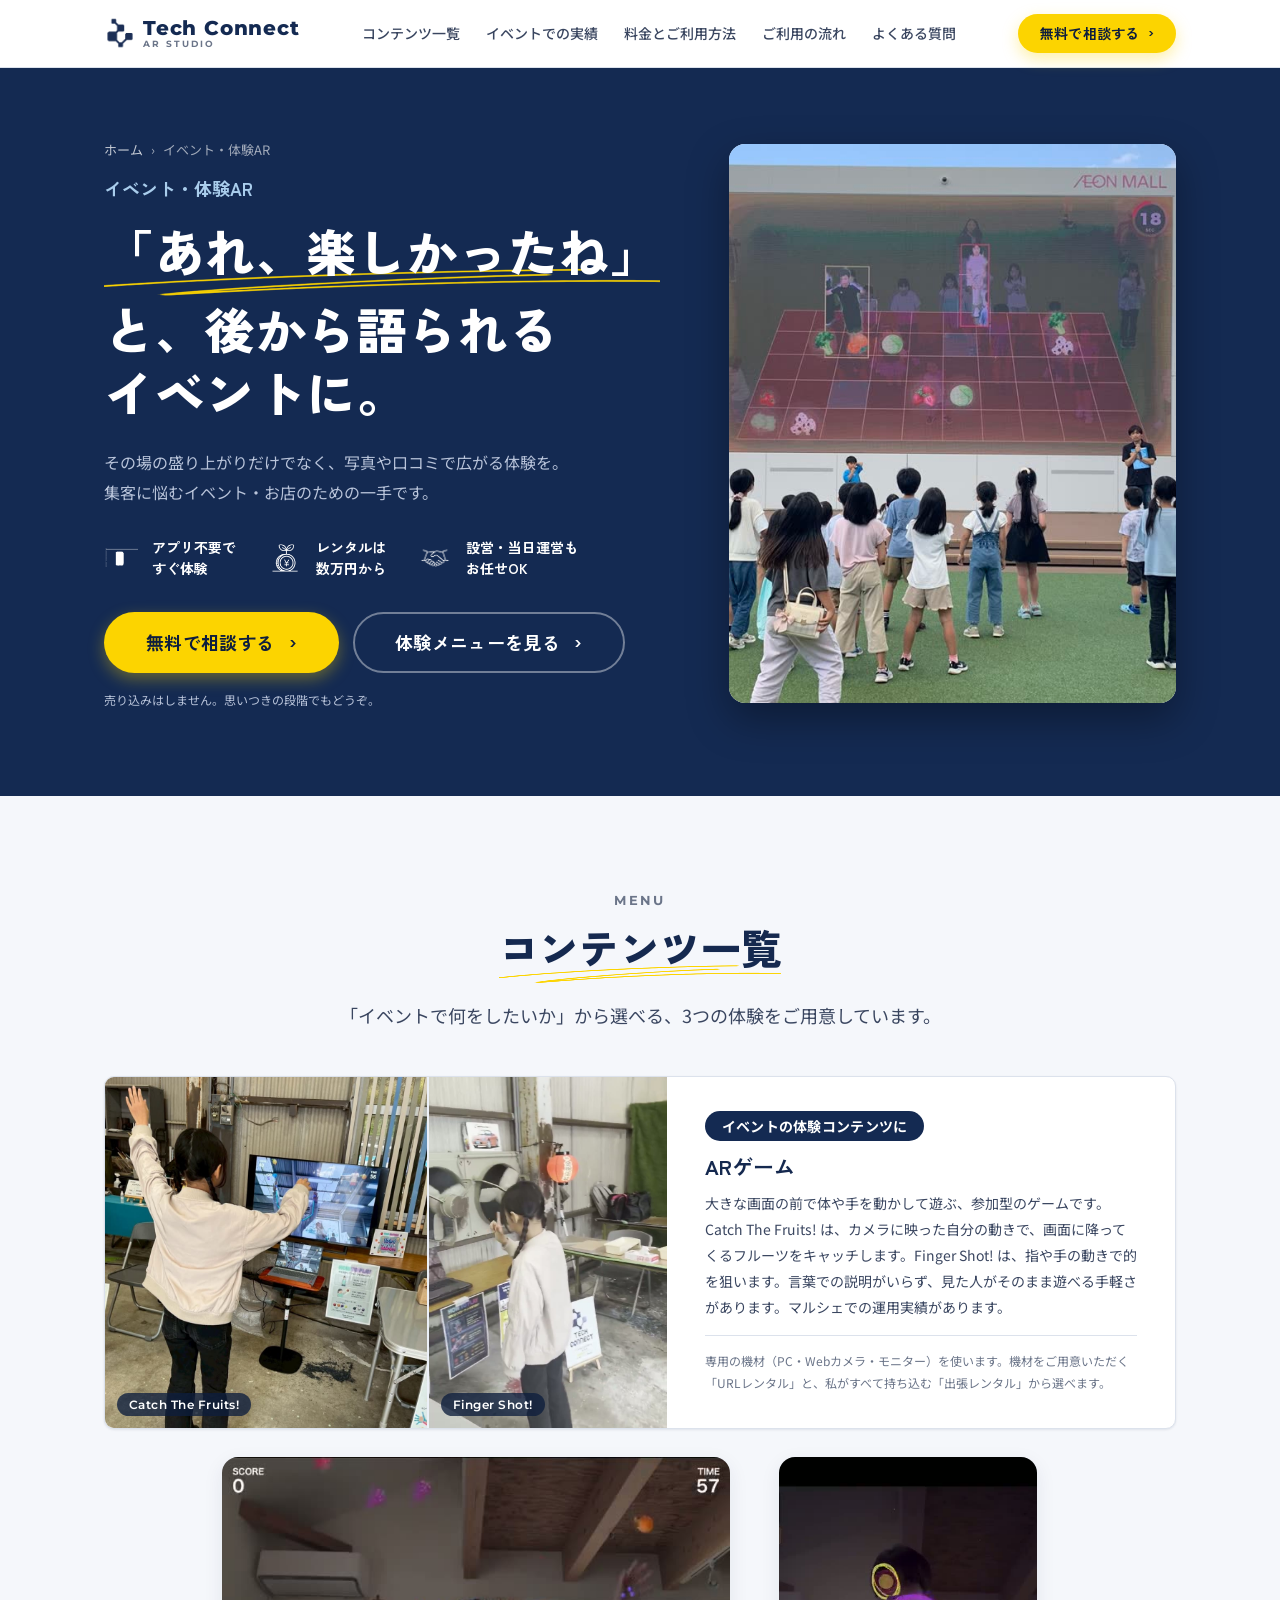
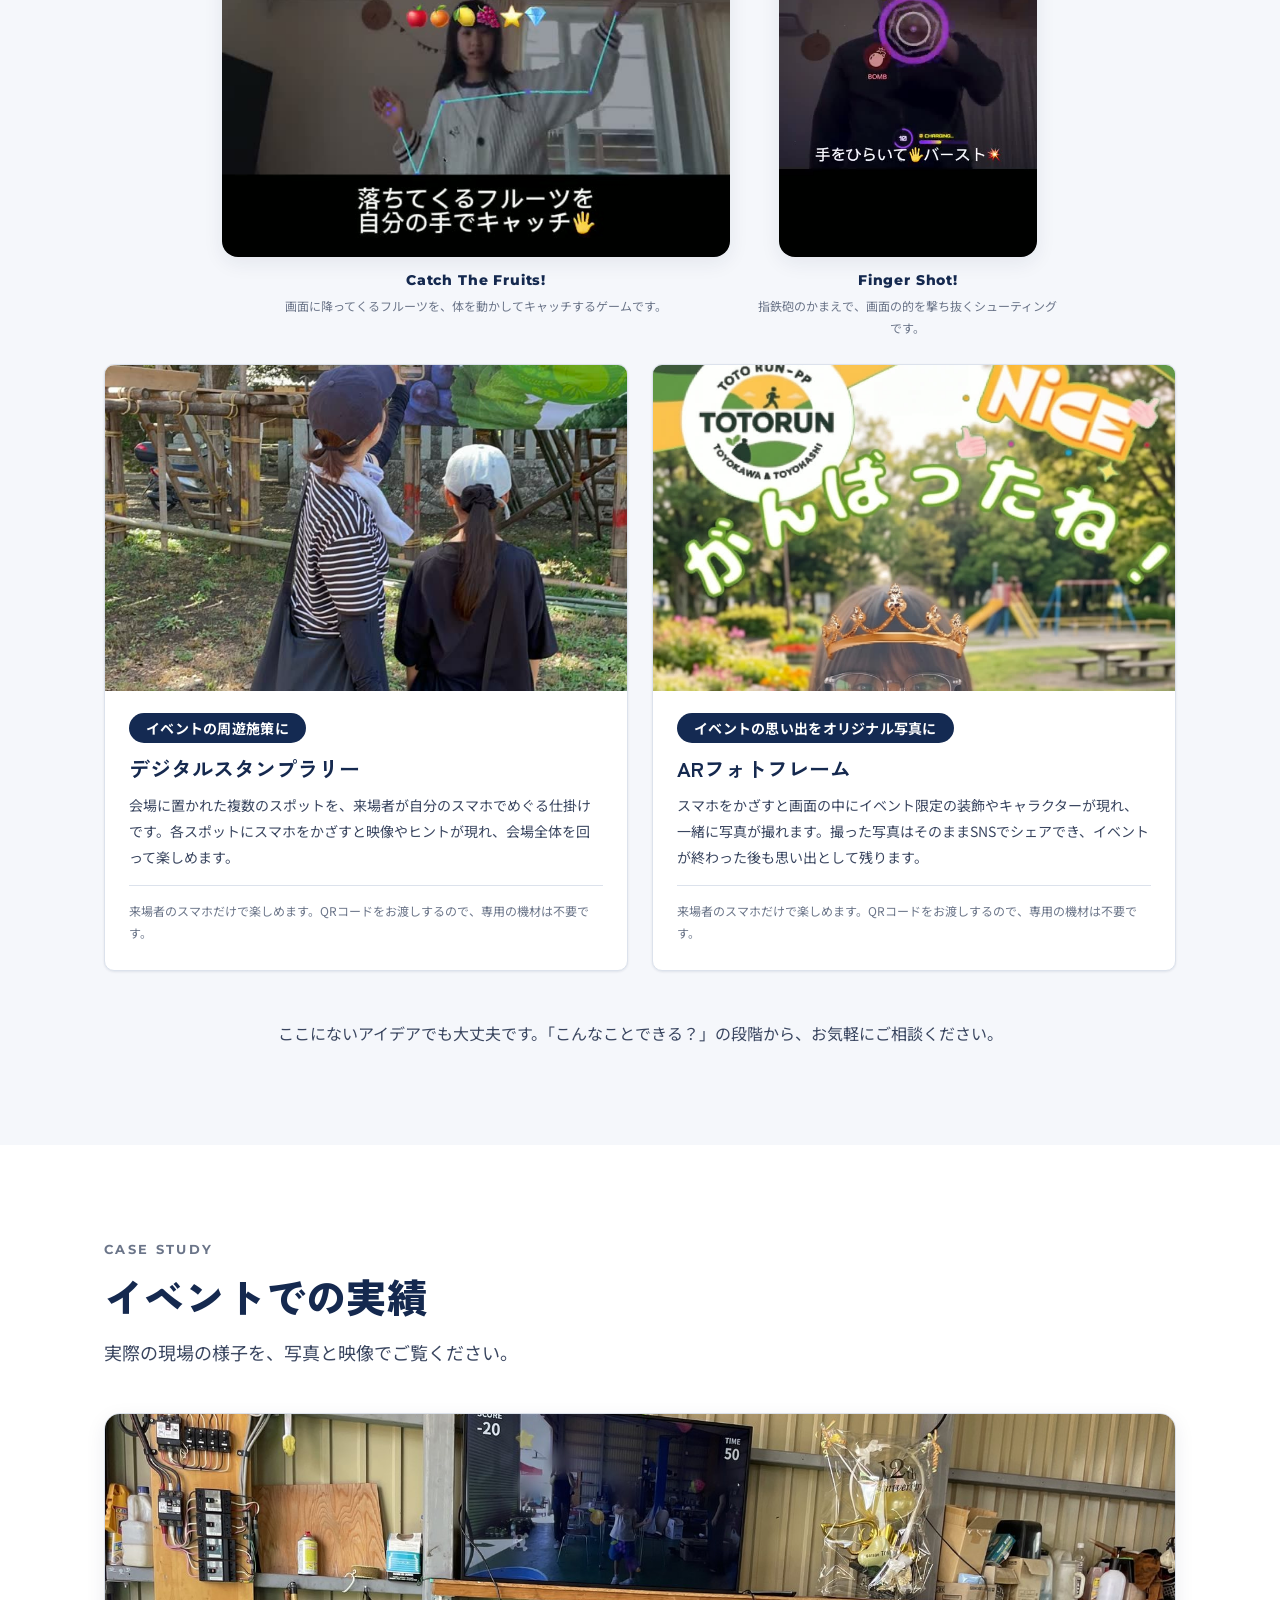
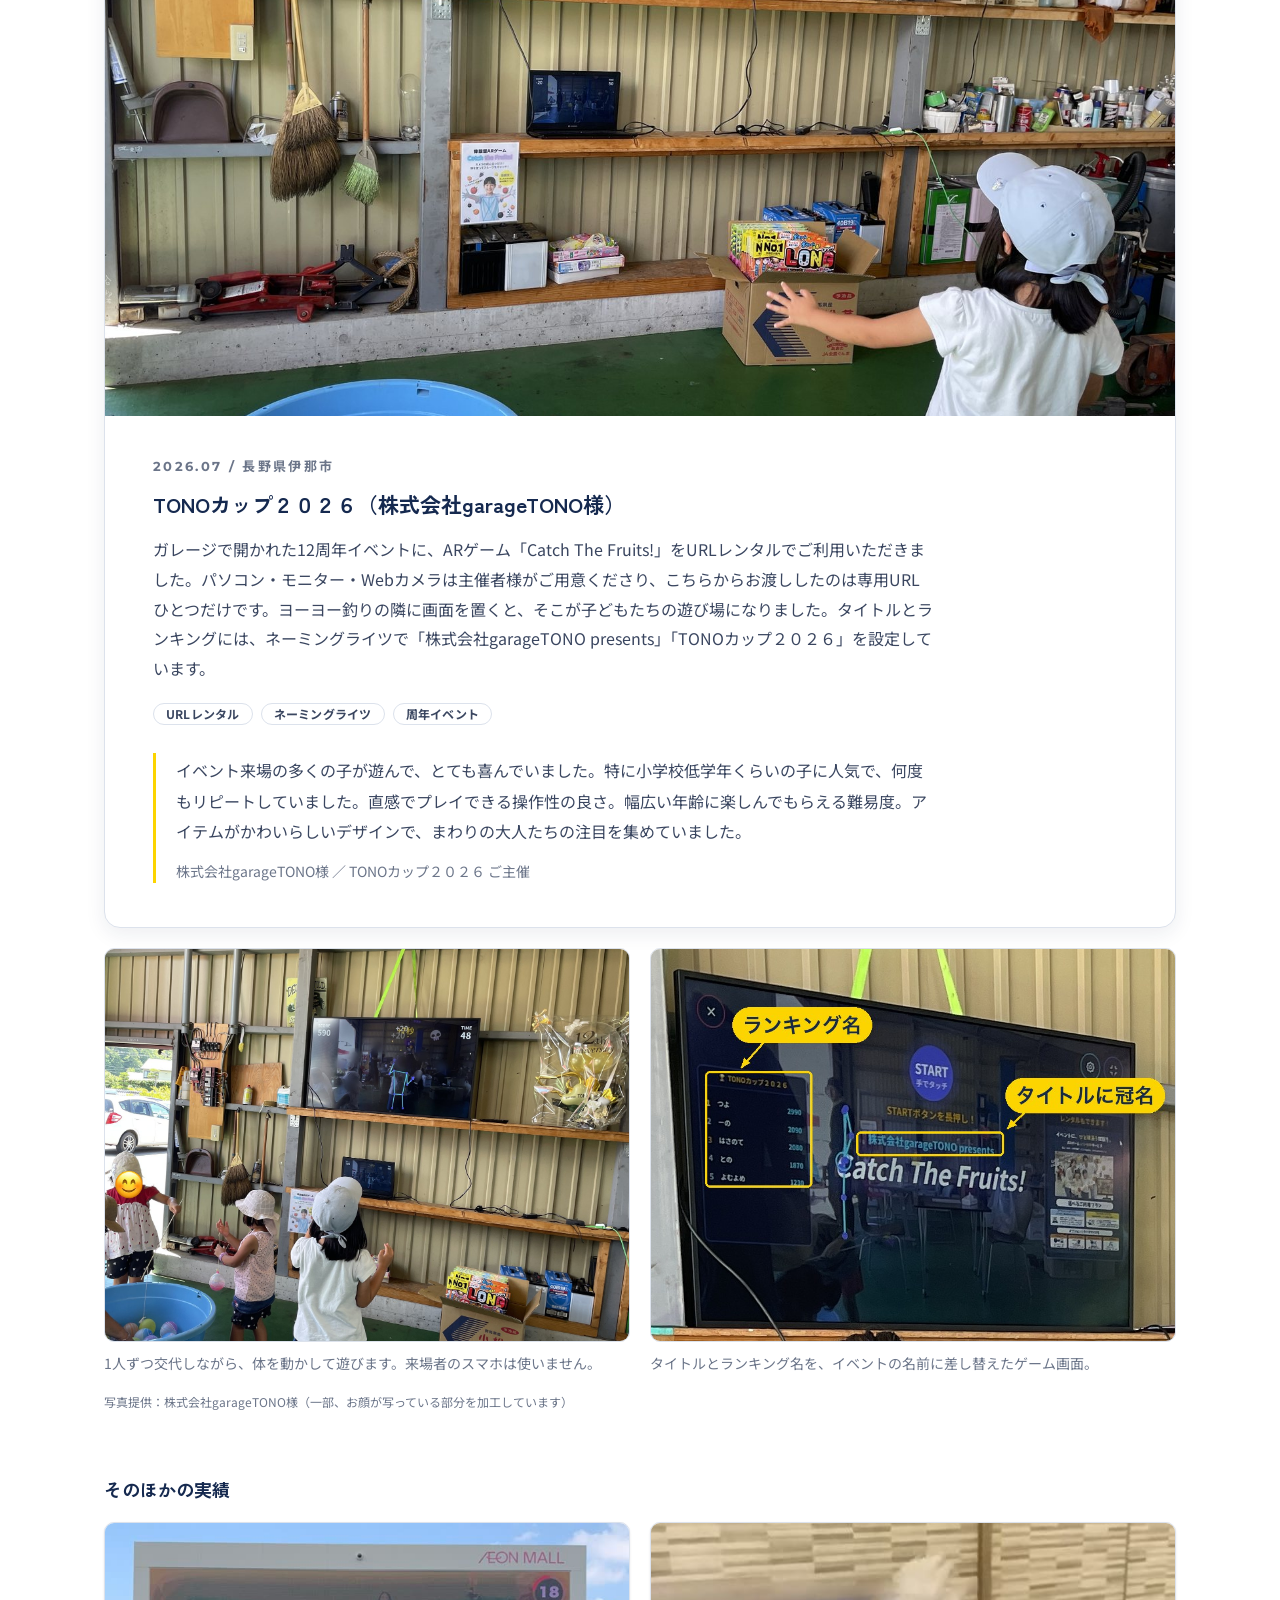
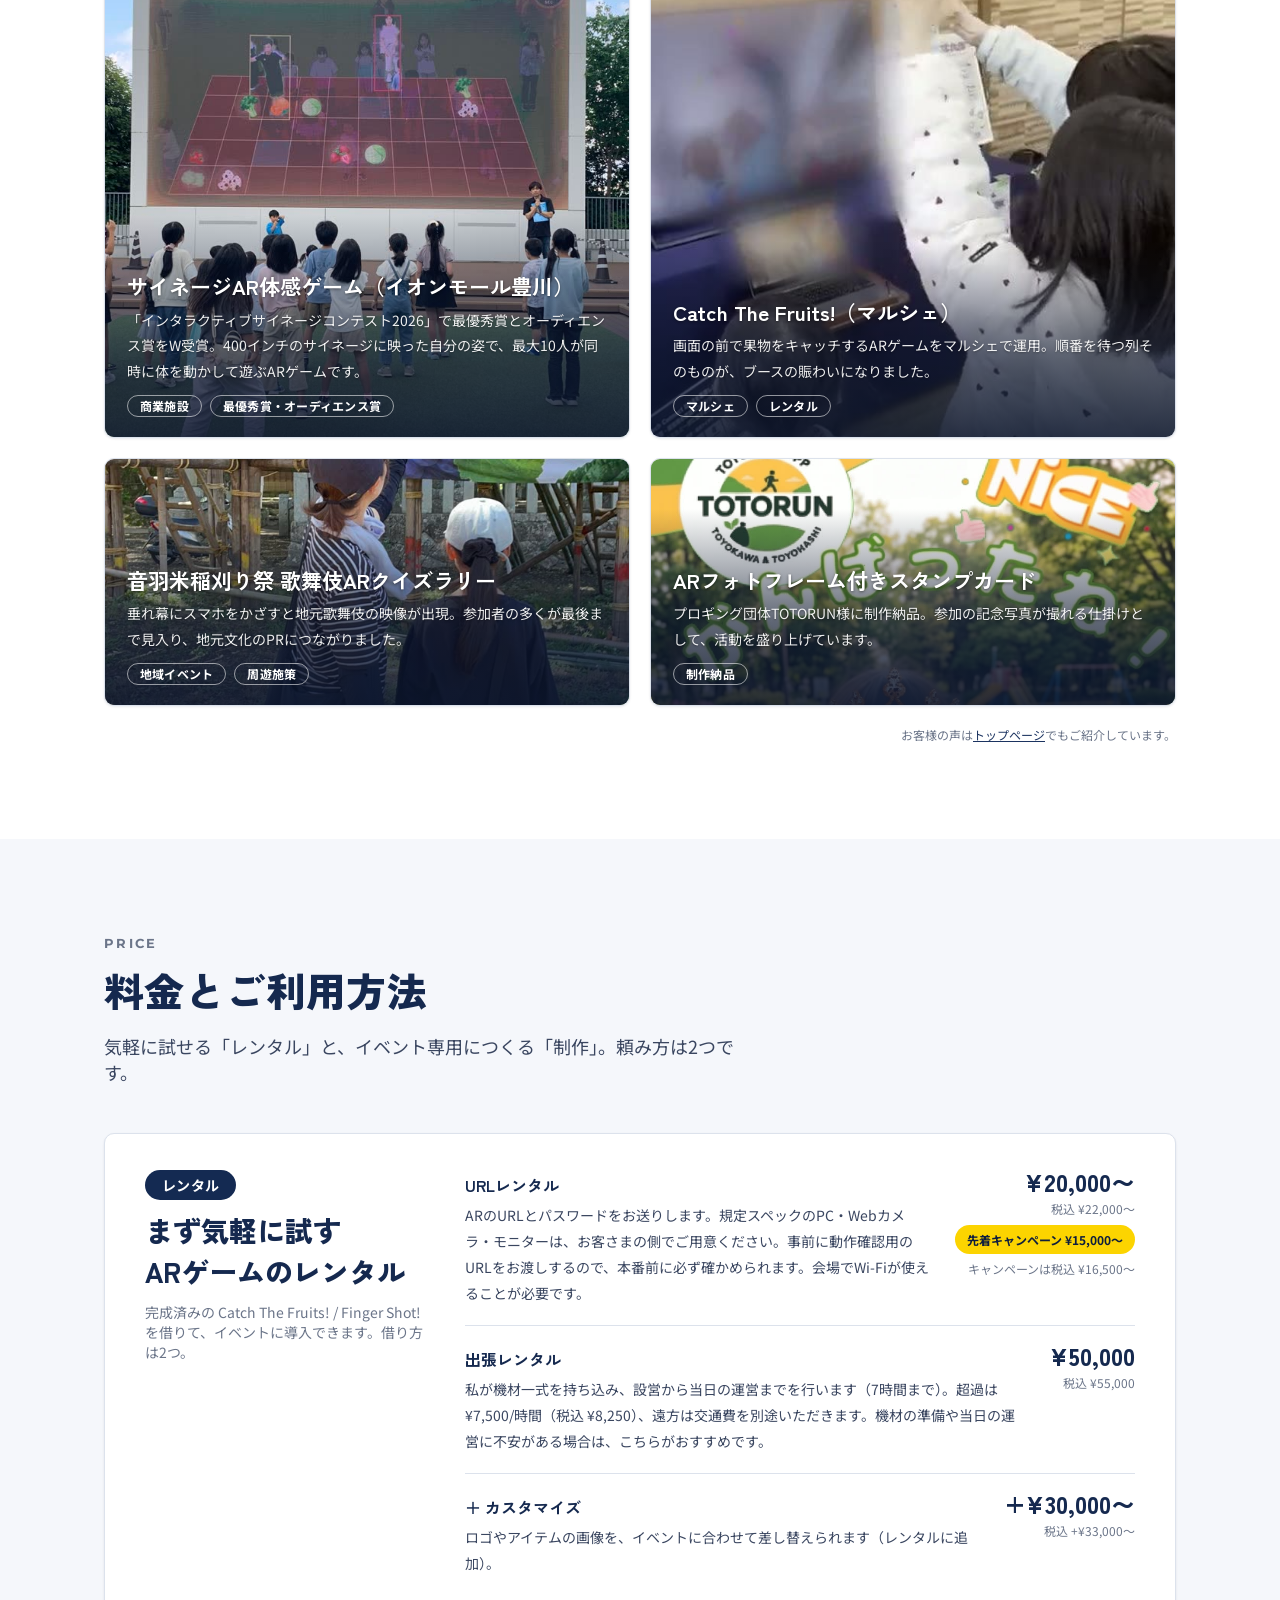
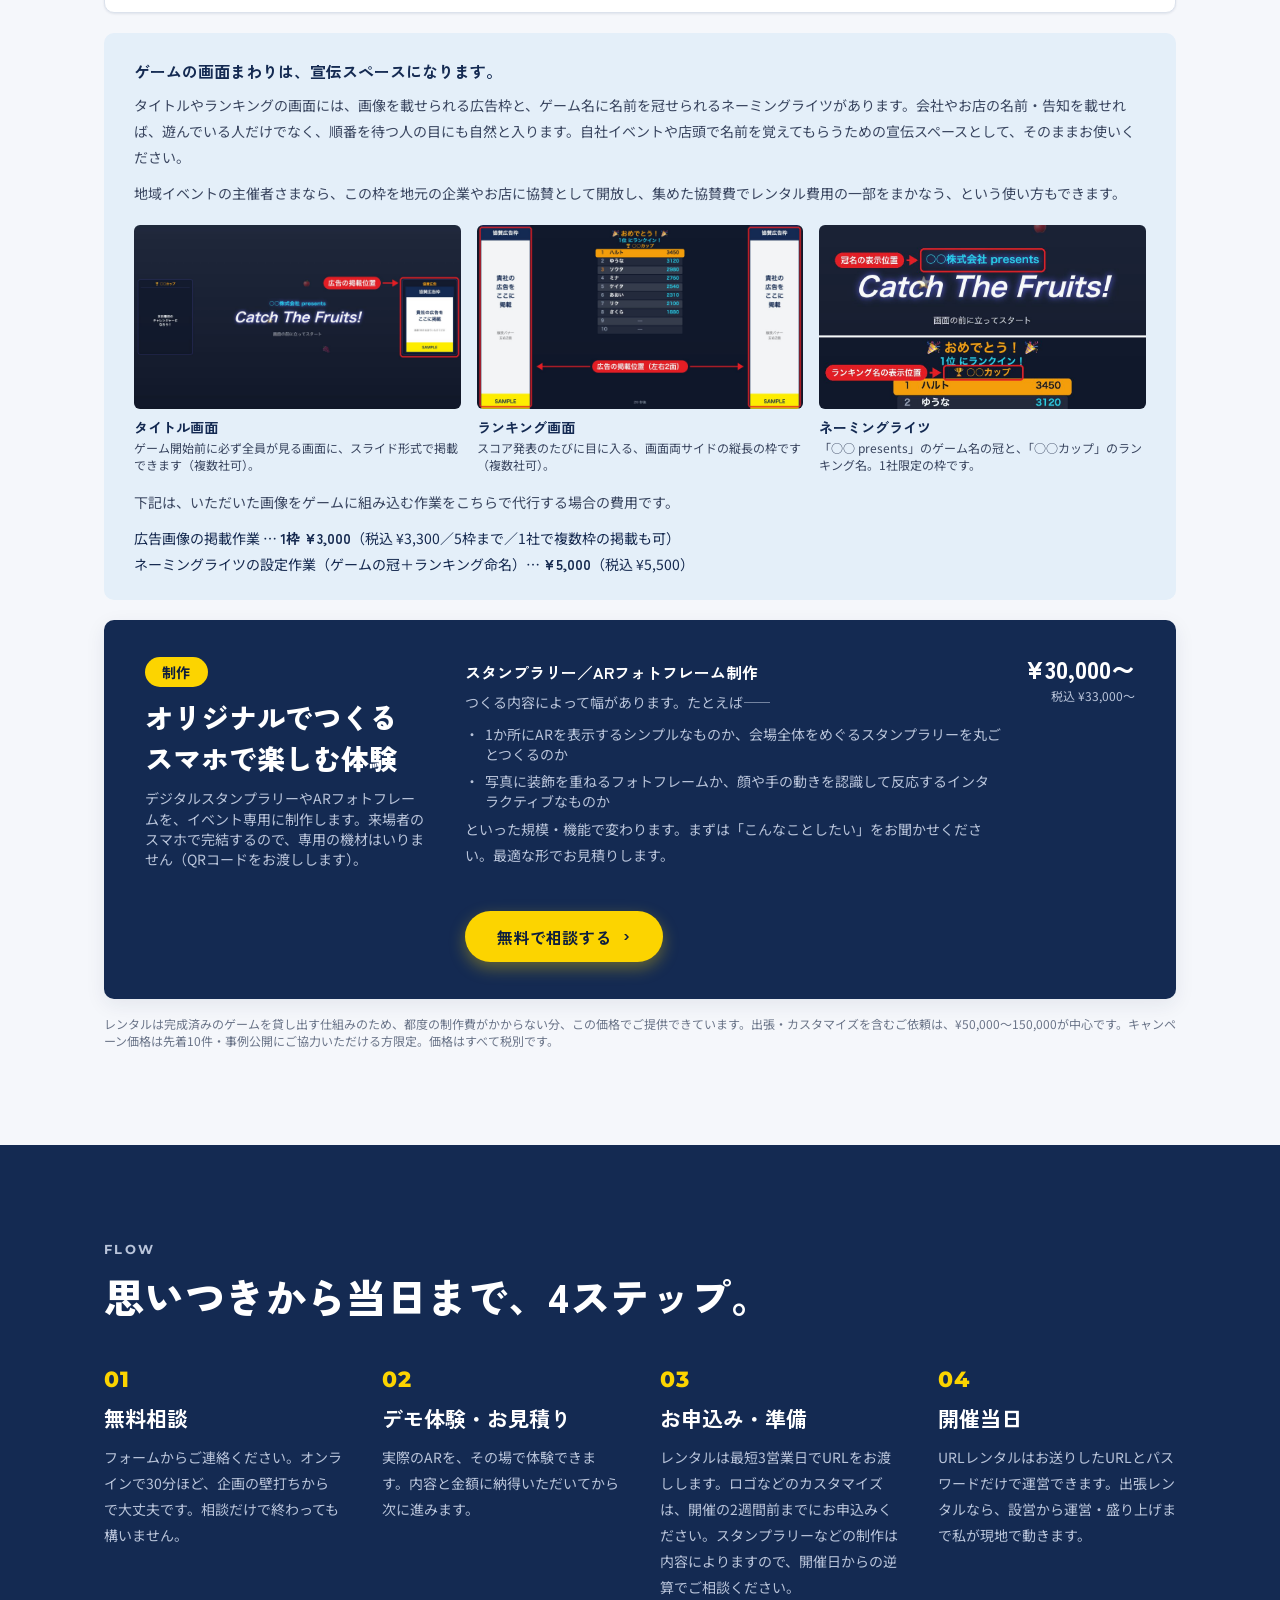
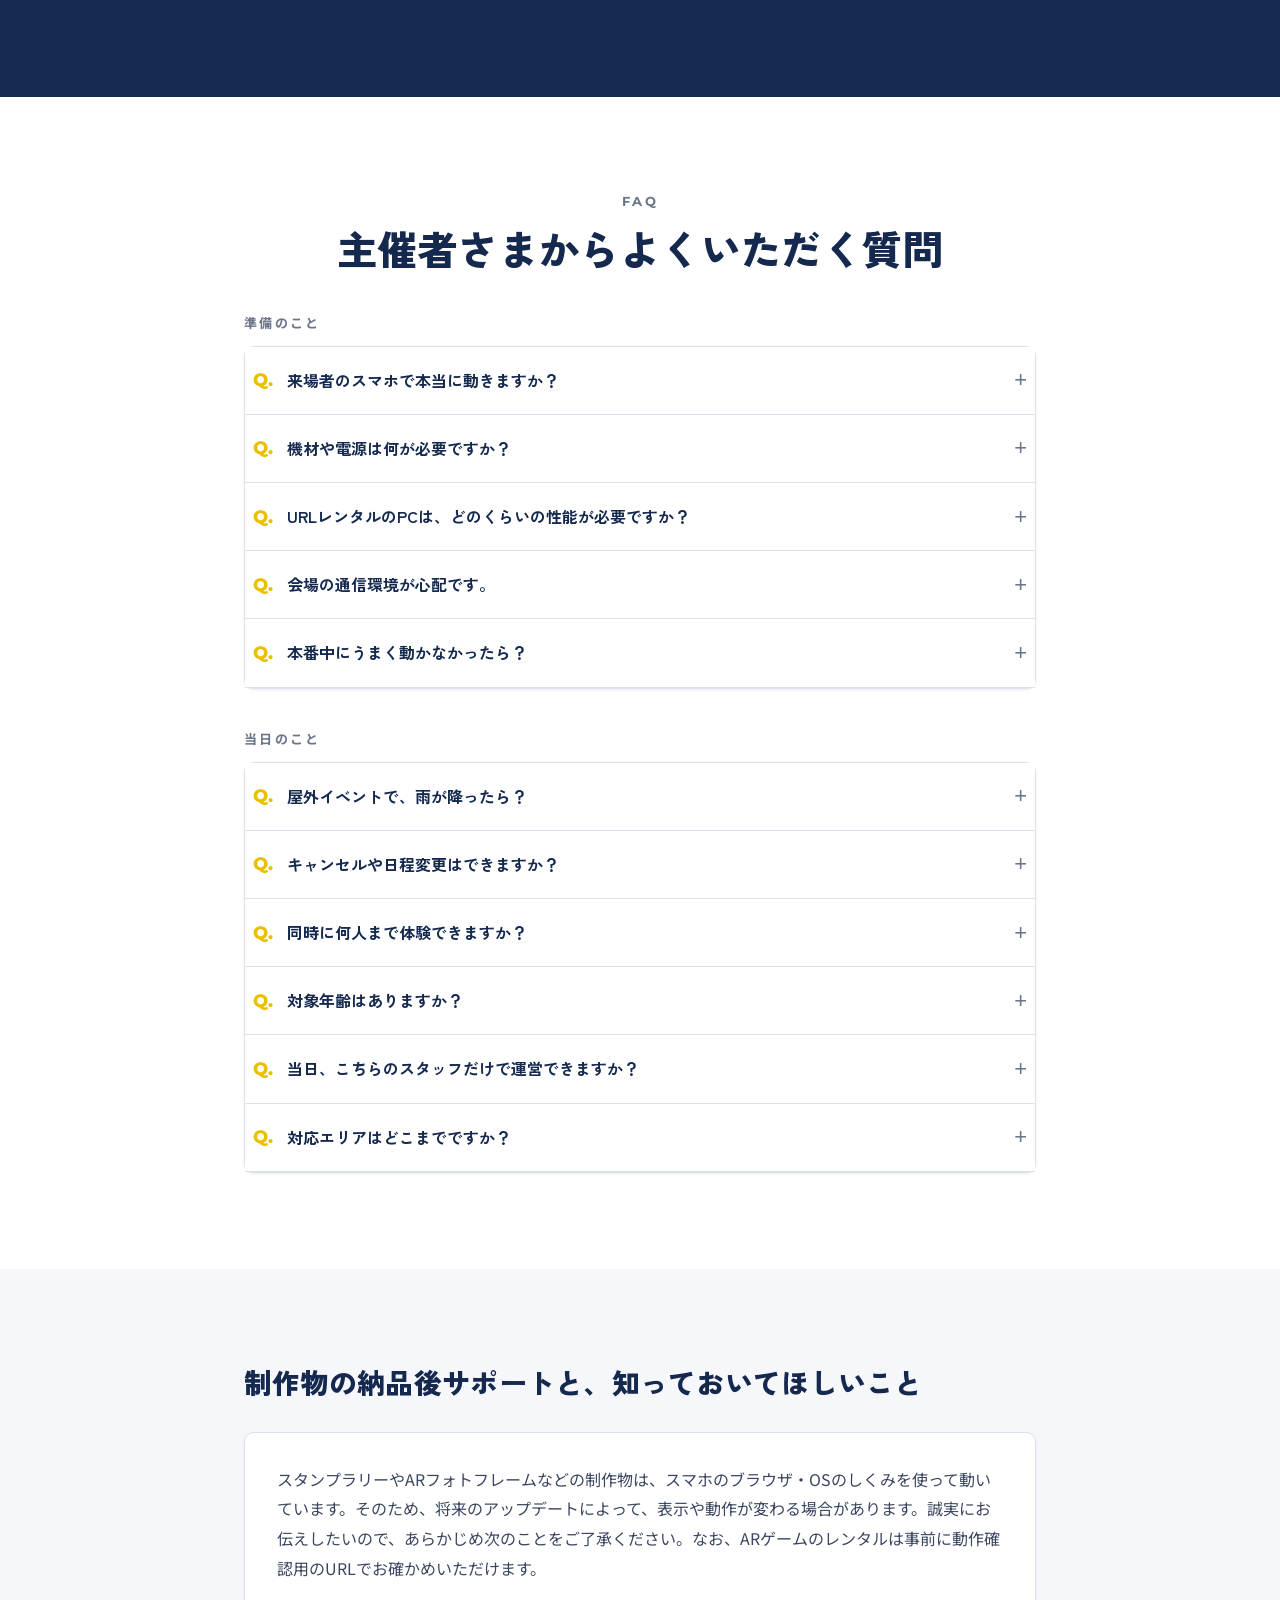
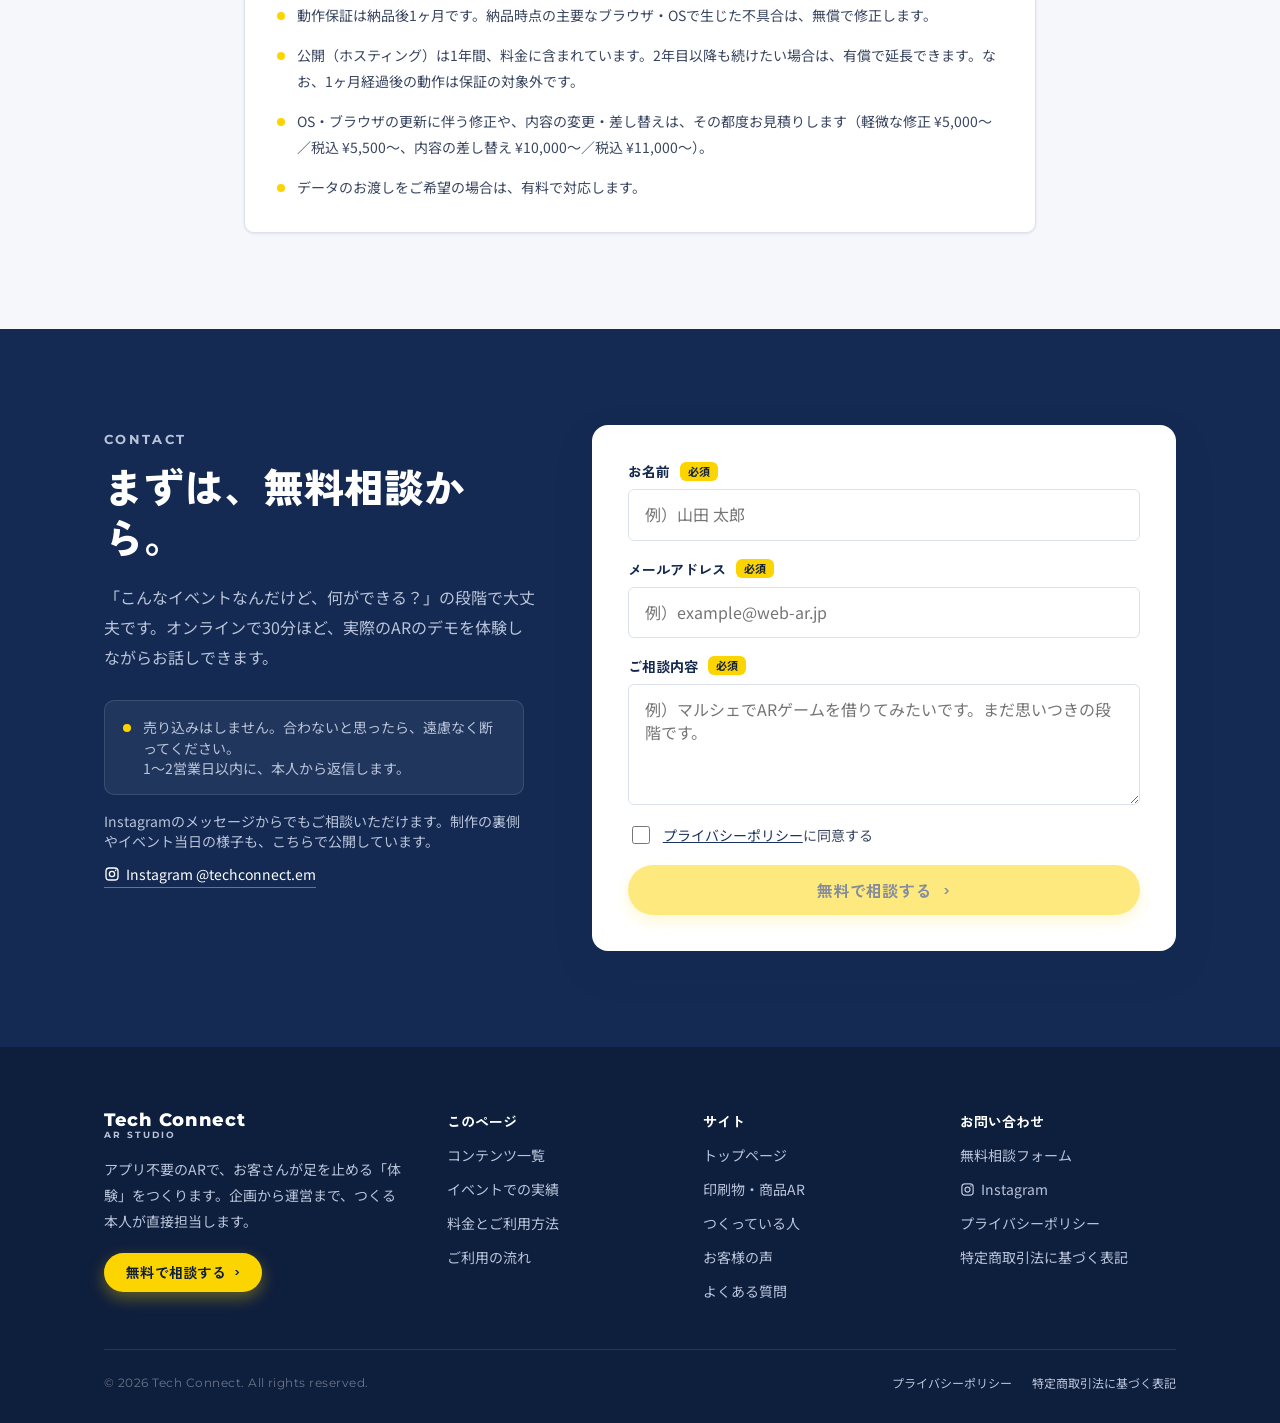
==== commit 3ee4fe45: "Add Instagram as a second contact path and trust signal The site offered exactly one way to make con" ====
--- a/event-ar/index.html
+++ b/event-ar/index.html
@@ -758,6 +758,17 @@
                         <span class="contact__note-dot" aria-hidden="true"></span>
                         <p>売り込みはしません。合わないと思ったら、遠慮なく断ってください。<br>1〜2営業日以内に、本人から返信します。</p>
                     </div>
+                    <p class="contact__alt">
+                        Instagramのメッセージからでもご相談いただけます。制作の裏側やイベント当日の様子も、こちらで公開しています。
+                        <a class="contact__alt-link" href="https://www.instagram.com/techconnect.em/" target="_blank" rel="noopener noreferrer">
+                            <svg width="16" height="16" viewBox="0 0 24 24" fill="none" aria-hidden="true">
+                                <rect x="3" y="3" width="18" height="18" rx="5" stroke="currentColor" stroke-width="2" />
+                                <circle cx="12" cy="12" r="4" stroke="currentColor" stroke-width="2" />
+                                <circle cx="17.5" cy="6.5" r="1.25" fill="currentColor" />
+                            </svg>
+                            <span>Instagram @techconnect.em</span>
+                        </a>
+                    </p>
                 </div>
 
                 <div class="contact__card">
@@ -922,6 +933,14 @@
                 <nav class="footer-col">
                     <span class="footer-col__title">お問い合わせ</span>
                     <a href="#contact">無料相談フォーム</a>
+                    <a class="footer-col__ig" href="https://www.instagram.com/techconnect.em/" target="_blank" rel="noopener noreferrer">
+                        <svg width="15" height="15" viewBox="0 0 24 24" fill="none" aria-hidden="true">
+                            <rect x="3" y="3" width="18" height="18" rx="5" stroke="currentColor" stroke-width="2" />
+                            <circle cx="12" cy="12" r="4" stroke="currentColor" stroke-width="2" />
+                            <circle cx="17.5" cy="6.5" r="1.25" fill="currentColor" />
+                        </svg>
+                        <span>Instagram</span>
+                    </a>
                     <a href="#" data-modal="privacyModal">プライバシーポリシー</a>
                     <a href="#" data-modal="tokushohoModal">特定商取引法に基づく表記</a>
                 </nav>
@@ -978,10 +997,27 @@
         // --- Contact form: enable on agree + AJAX submit (Netlify) ---------
         (function () {
             const form = document.getElementById('contact-form');
+            if (!form) return;
+
             const agree = document.getElementById('c-agree');
             const submit = document.getElementById('c-submit');
             const success = document.getElementById('contact-success');
-            if (!form) return;
+            const errorNote = document.getElementById('contact-error');
+
+            const LEAD_FLAG = 'tc_lead_sent'; // 1セッションにつきCVは1回まで、の印
+            let started = false;
+
+            // GA4: 入力開始を1回だけ計測（入力開始→送信完了のファネルを見るため）
+            form.addEventListener('input', () => {
+                if (started) return;
+                started = true;
+                if (typeof window.gtag === 'function') {
+                    window.gtag('event', 'form_start', {
+                        form_id: 'contact-form',
+                        page_path: location.pathname
+                    });
+                }
+            });
 
             agree.addEventListener('change', () => {
                 const on = agree.checked;
@@ -992,9 +1028,16 @@
             form.addEventListener('submit', async (e) => {
                 e.preventDefault();
                 if (!agree.checked) return;
-                const errorNote = document.getElementById('contact-error');
+                if (submit.disabled) return; // 二重クリック・二重送信のガード
+
+                // ハニーポットに値が入っていればボット。送信もCV計測もしない
+                const hp = form.querySelector('[name="bot-field"]');
+                if (hp && hp.value.trim() !== '') return;
+
                 submit.disabled = true;
                 submit.classList.add('is-disabled');
+                errorNote.classList.add('is-hidden');
+
                 const body = new URLSearchParams(new FormData(form)).toString();
                 let ok = false;
                 try {
@@ -1003,22 +1046,35 @@
                         headers: { 'Content-Type': 'application/x-www-form-urlencoded' },
                         body
                     });
-                    ok = res.ok;
+                    ok = res.status >= 200 && res.status < 300;
                 } catch (_) {
                     ok = false; // 通信エラー（オフライン等）も失敗として扱う
                 }
-                if (ok) {
-                    // GA4: 問い合わせ送信成功をコンバージョンとして計測
-                    if (typeof window.gtag === 'function') {
-                        window.gtag('event', 'generate_lead', { page_path: location.pathname });
-                    }
-                    form.classList.add('is-hidden');
-                    success.classList.remove('is-hidden');
-                    success.scrollIntoView({ behavior: 'smooth', block: 'center' });
-                } else {
+
+                if (!ok) {
                     errorNote.classList.remove('is-hidden');
                     submit.disabled = false;
                     submit.classList.remove('is-disabled');
+                    return;
+                }
+
+                form.classList.add('is-hidden');
+                success.classList.remove('is-hidden');
+                success.scrollIntoView({ behavior: 'smooth', block: 'center' });
+
+                // GA4: 問い合わせ送信成功をコンバージョンとして計測（1セッション1回まで）
+                let already = false;
+                try { already = sessionStorage.getItem(LEAD_FLAG) === '1'; } catch (_) {}
+                if (already) return;
+                try { sessionStorage.setItem(LEAD_FLAG, '1'); } catch (_) {}
+
+                if (typeof window.gtag === 'function') {
+                    const src = form.querySelector('[name="流入ページ"]');
+                    window.gtag('event', 'generate_lead', {
+                        form_id: 'contact-form',
+                        page_path: location.pathname,
+                        lead_source_page: src ? src.value : ''
+                    });
                 }
             });
         })();
--- a/style.css
+++ b/style.css
@@ -1473,6 +1473,29 @@
 }
 .contact__note-dot { width: 8px; height: 8px; border-radius: 50%; background: var(--yellow-500); flex: none; margin-top: 7px; }
 .contact__note p { margin: 0; font-family: var(--font-body); font-size: var(--fs-sm); line-height: var(--lh-snug); color: var(--text-on-dark-muted); }
+.contact__alt {
+  max-width: 420px;
+  margin: 16px 0 0;
+  font-family: var(--font-body);
+  font-size: var(--fs-sm);
+  line-height: var(--lh-snug);
+  color: var(--text-on-dark-muted);
+}
+.contact__alt-link {
+  display: flex;
+  width: fit-content;
+  align-items: center;
+  gap: 6px;
+  margin-top: 12px;
+  padding-bottom: 3px;
+  color: var(--text-on-dark);
+  text-decoration: none;
+  border-bottom: 1px solid rgba(255, 255, 255, 0.35);
+  transition: color .2s ease, border-color .2s ease;
+}
+.contact__alt-link:hover { color: var(--yellow-500); border-bottom-color: var(--yellow-500); }
+.contact__alt-link svg { flex: none; }
+.footer-col__ig { display: inline-flex; align-items: center; gap: 6px; }
 .form-agree__link { color: var(--navy-700); text-decoration: underline; }
 
 /* ---- Footer (3-column) ---- */
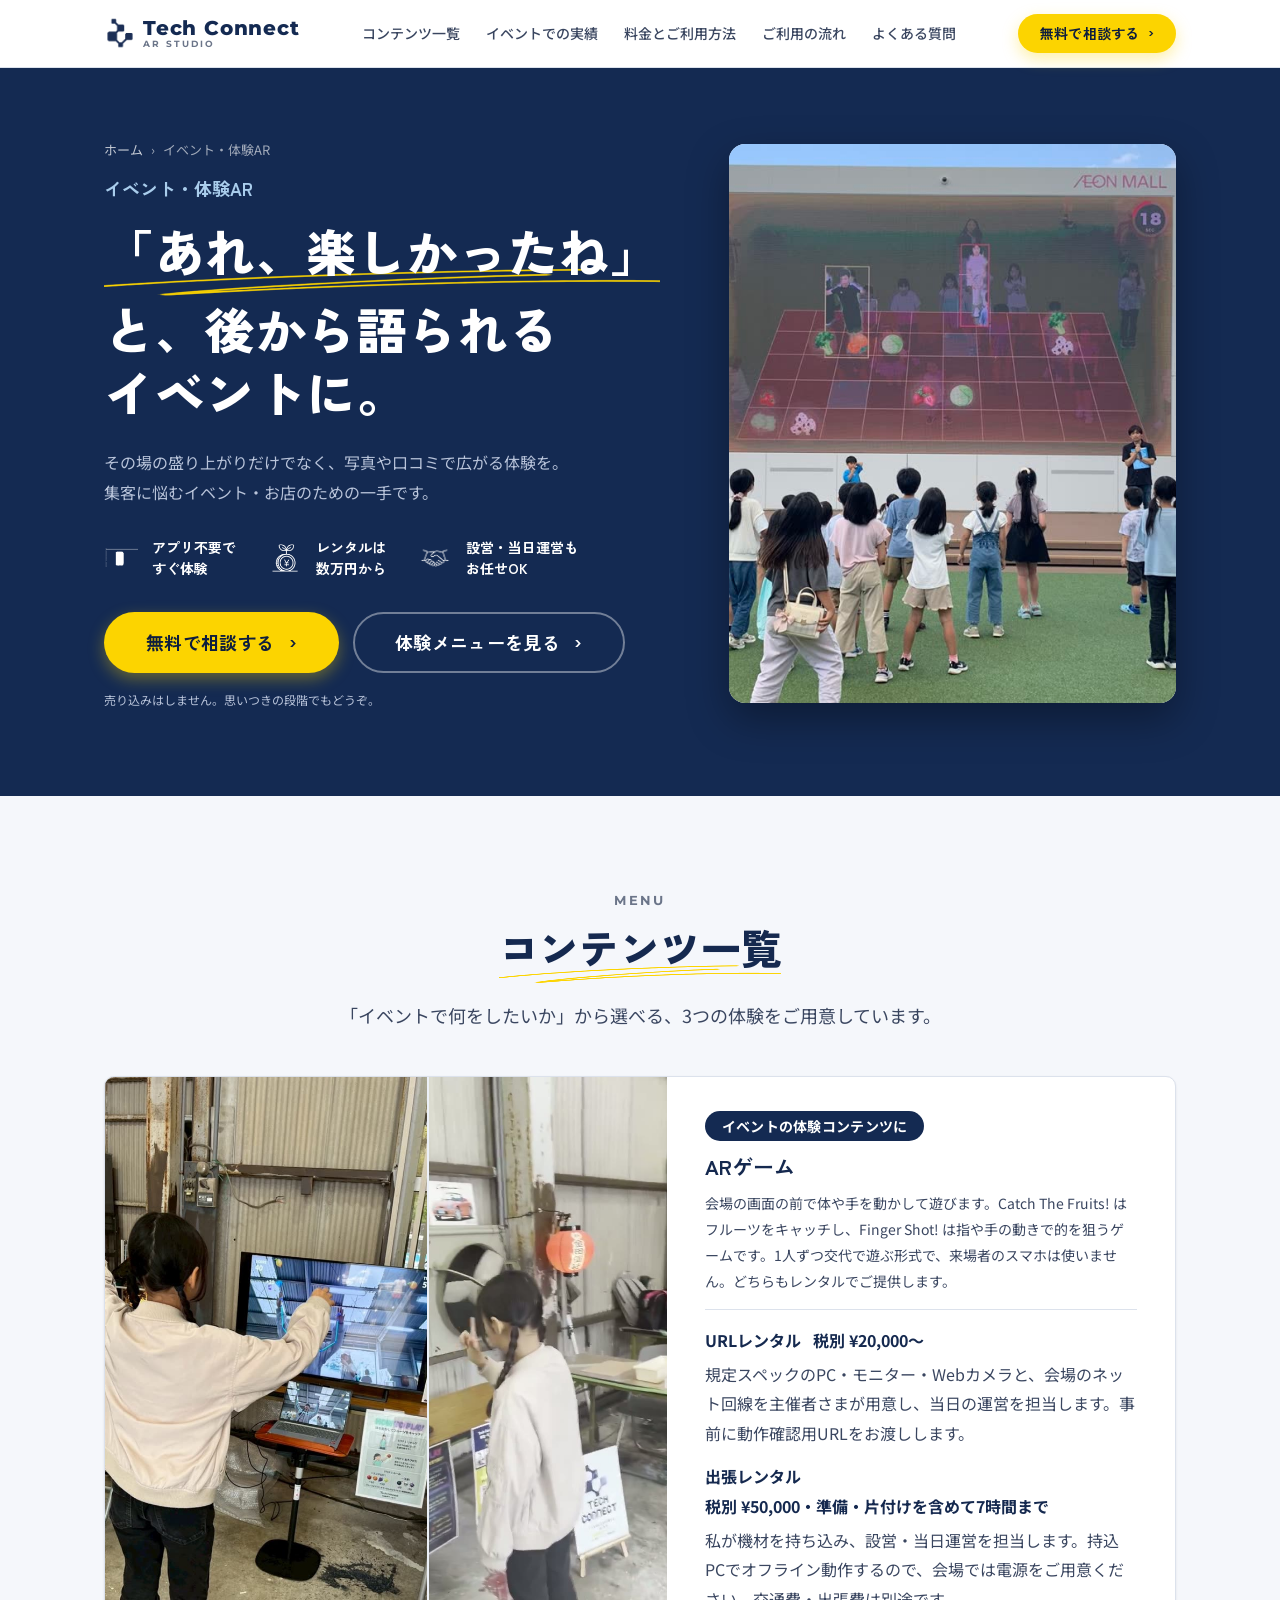
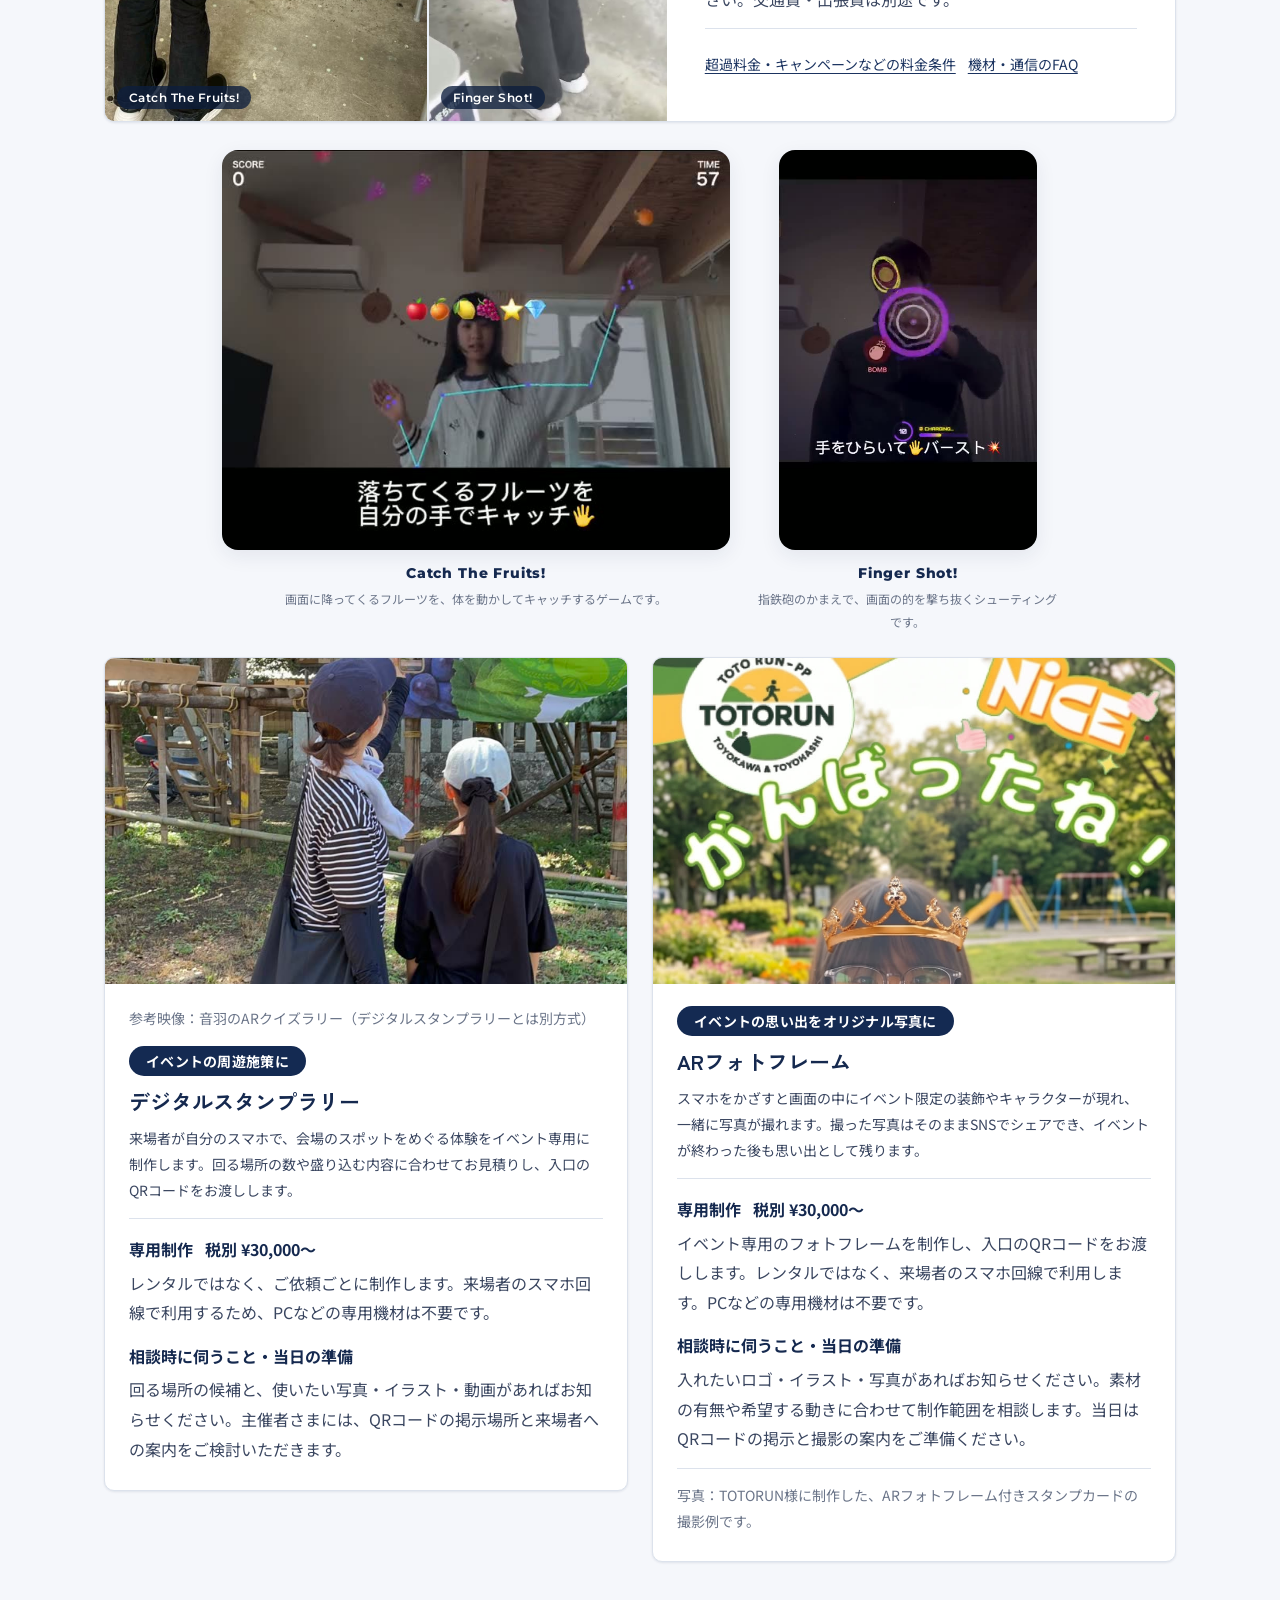
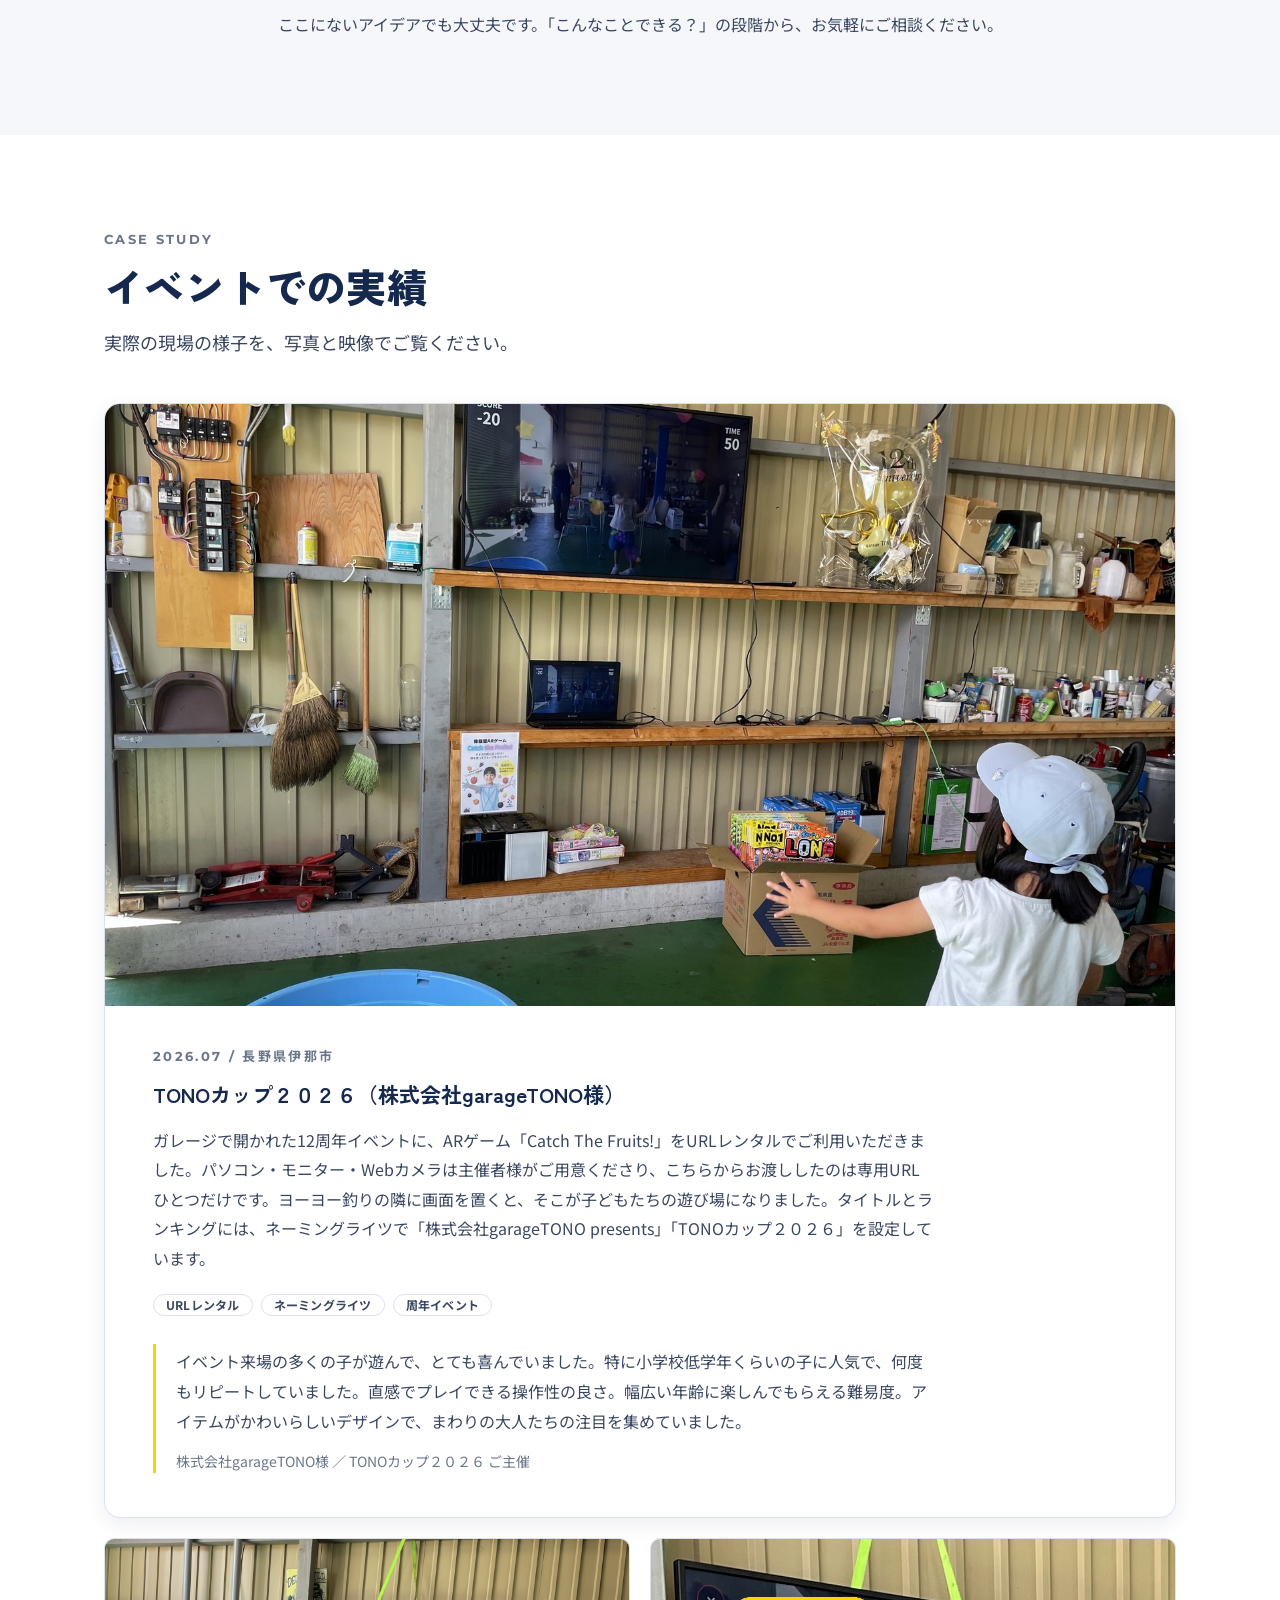
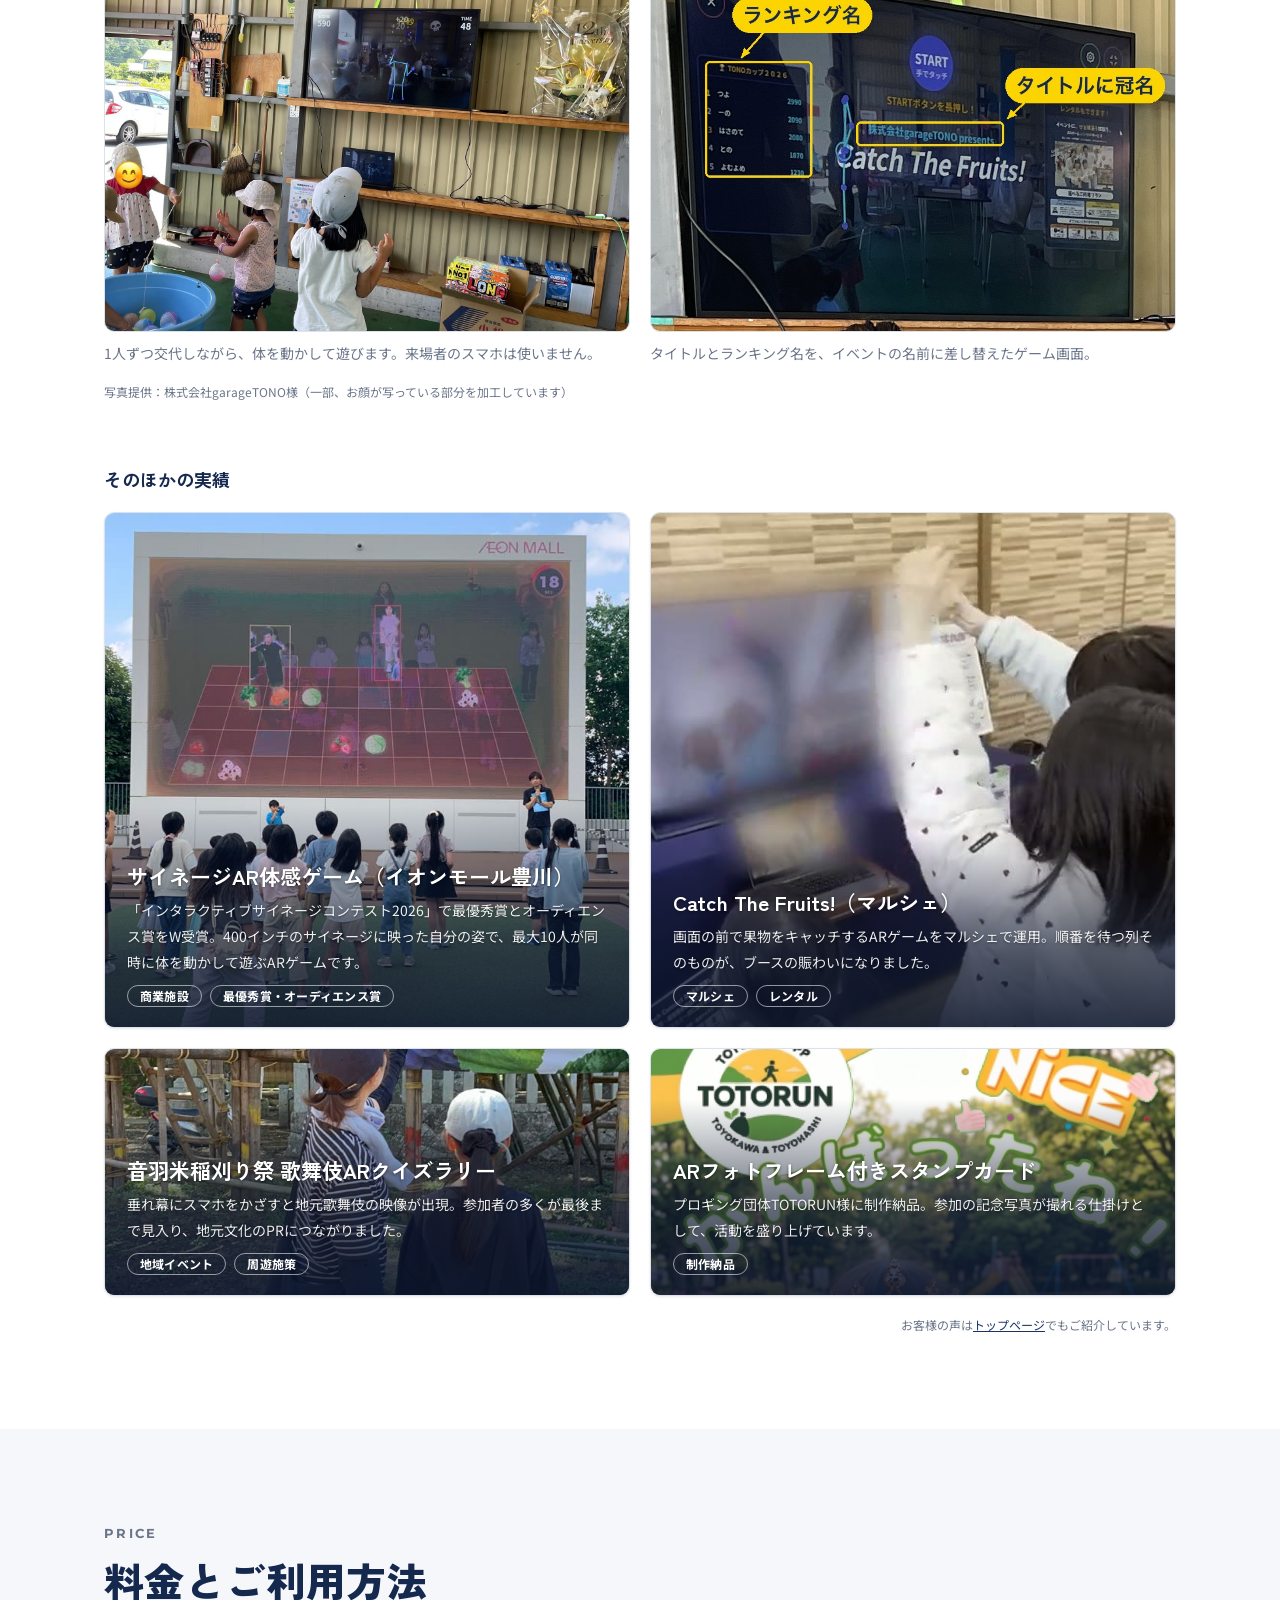
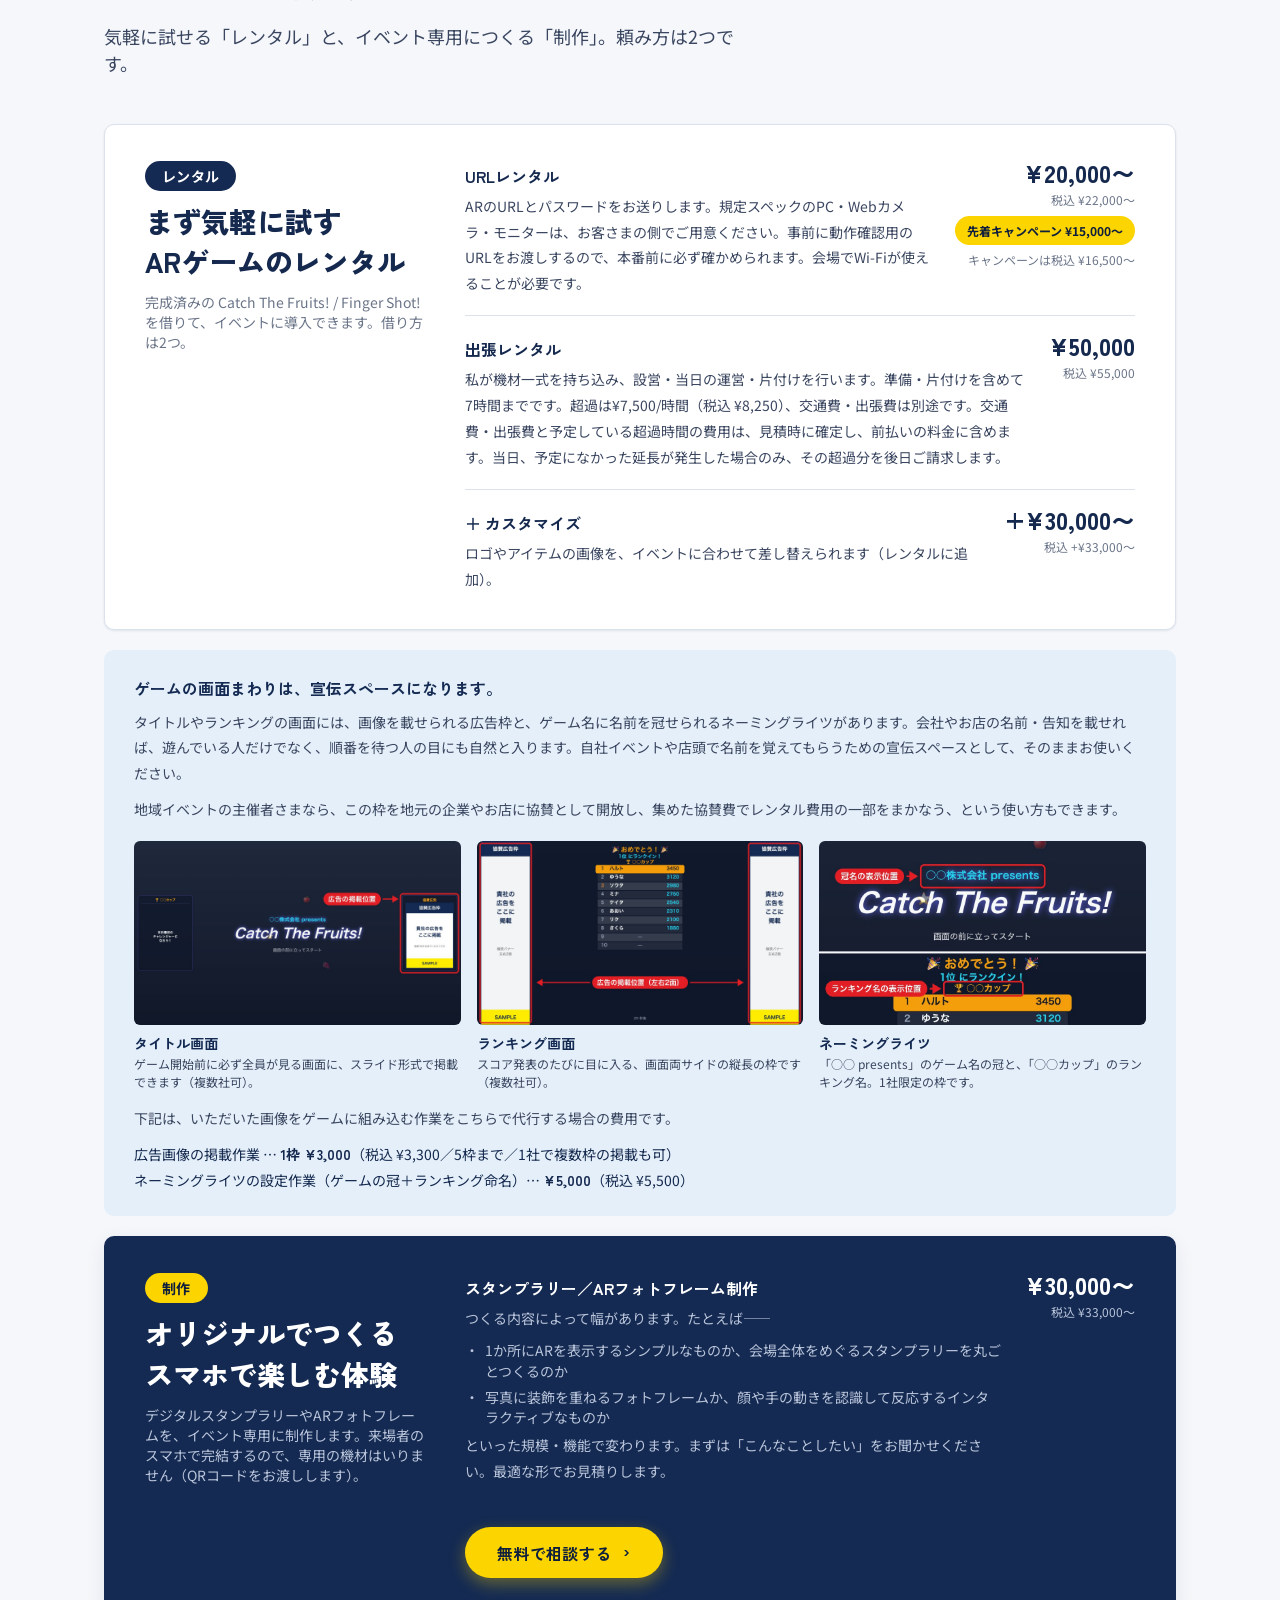
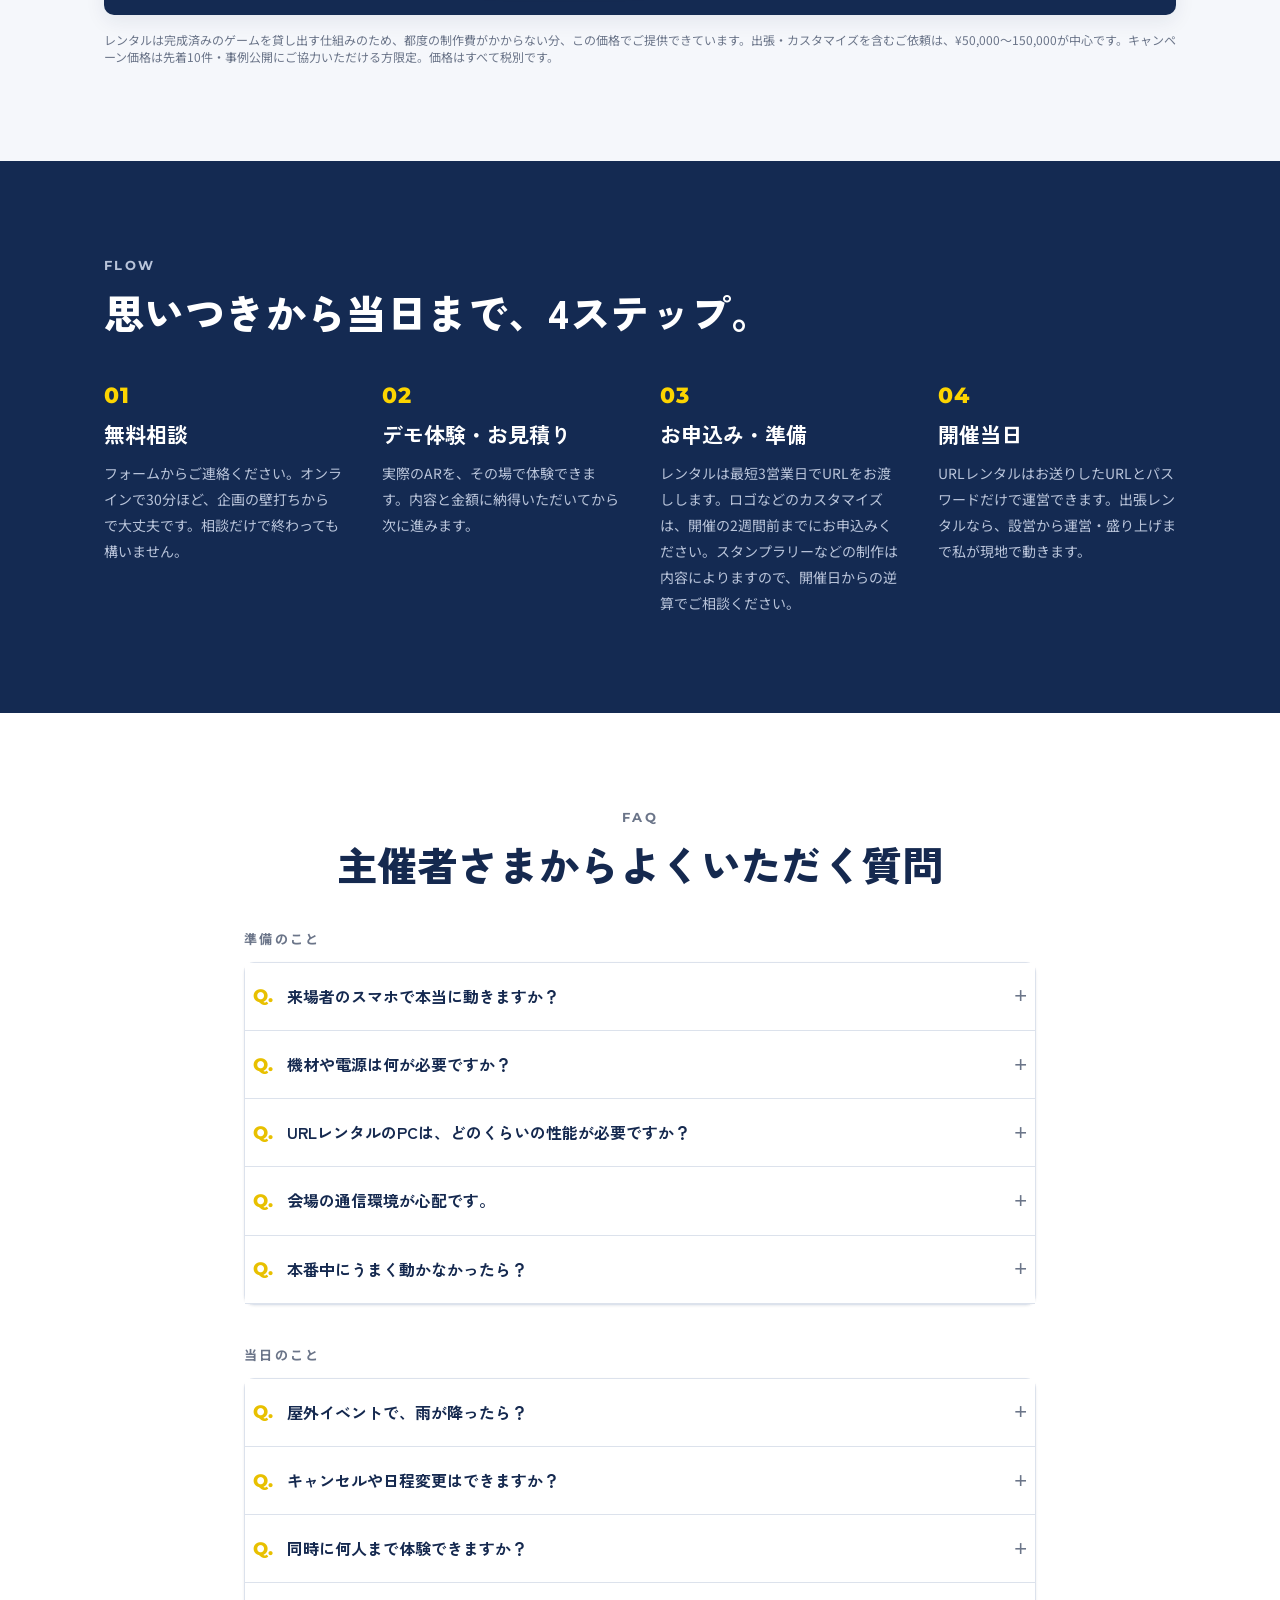
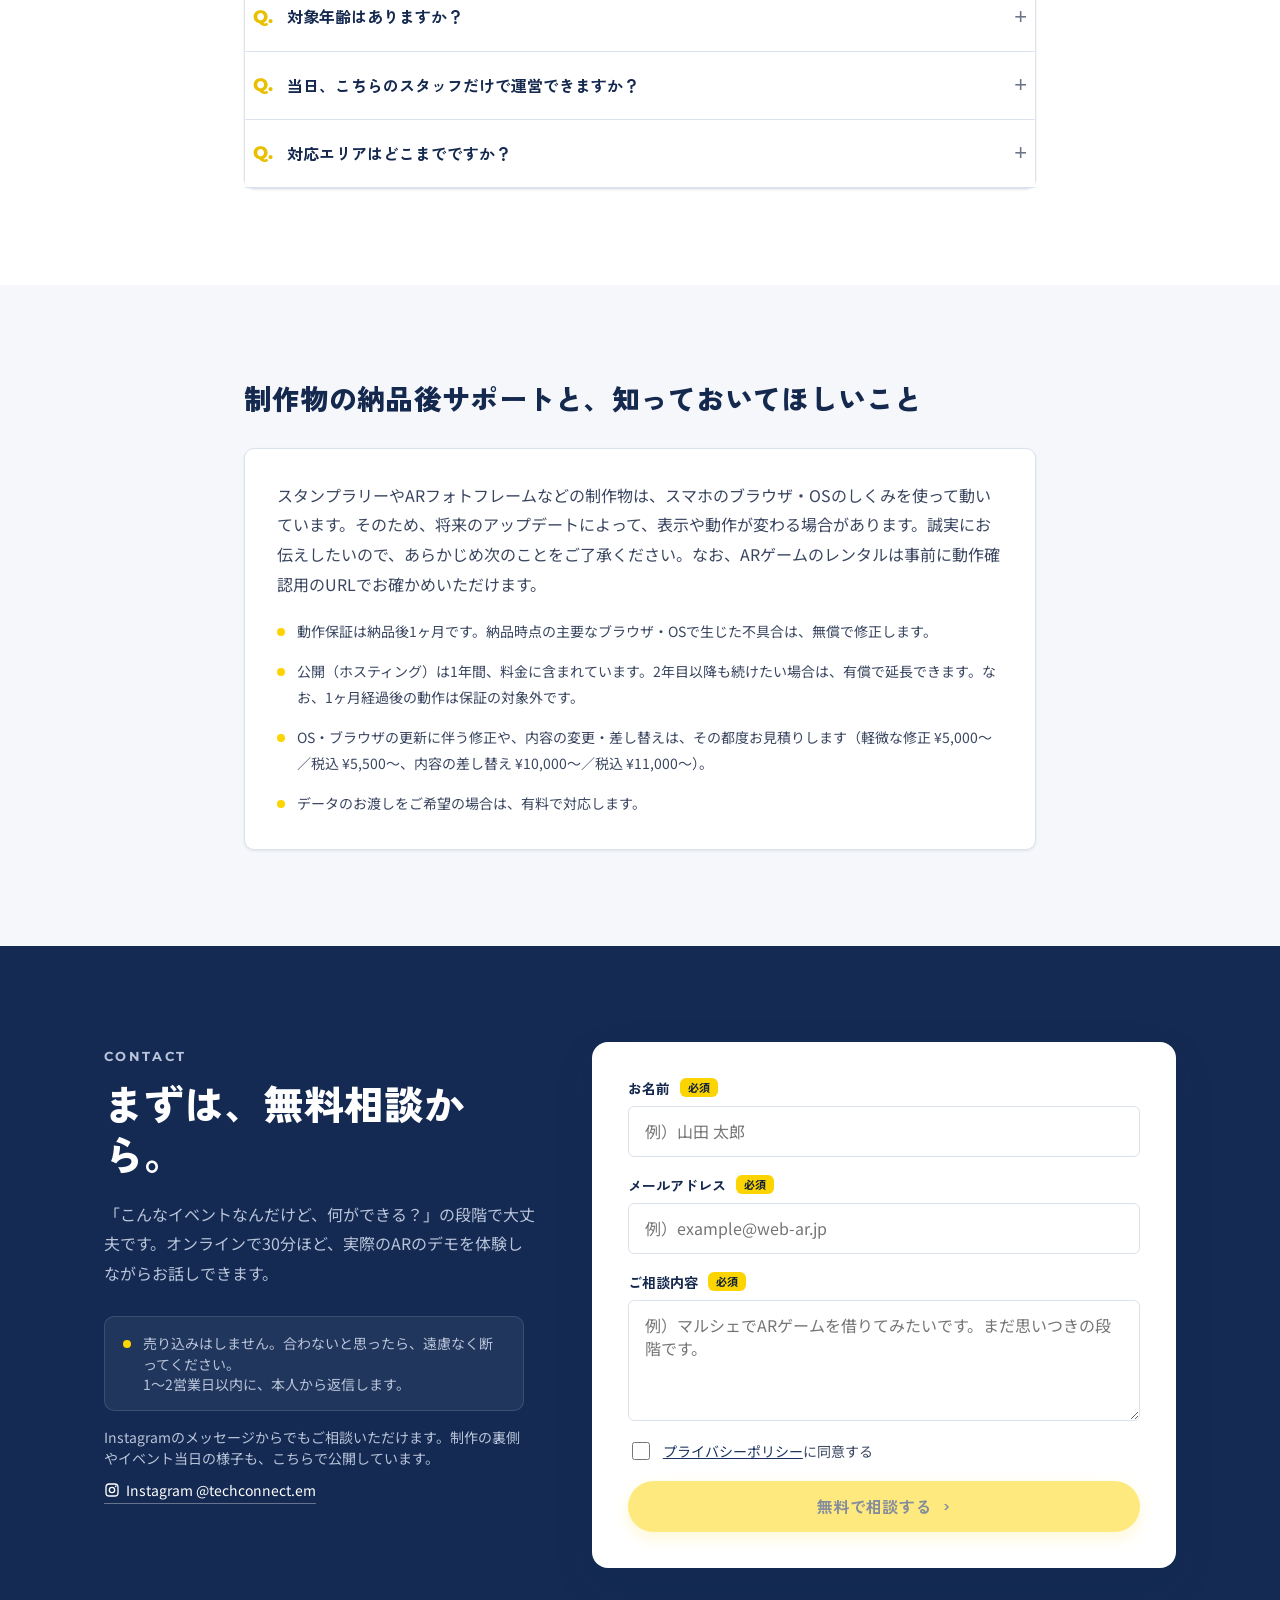
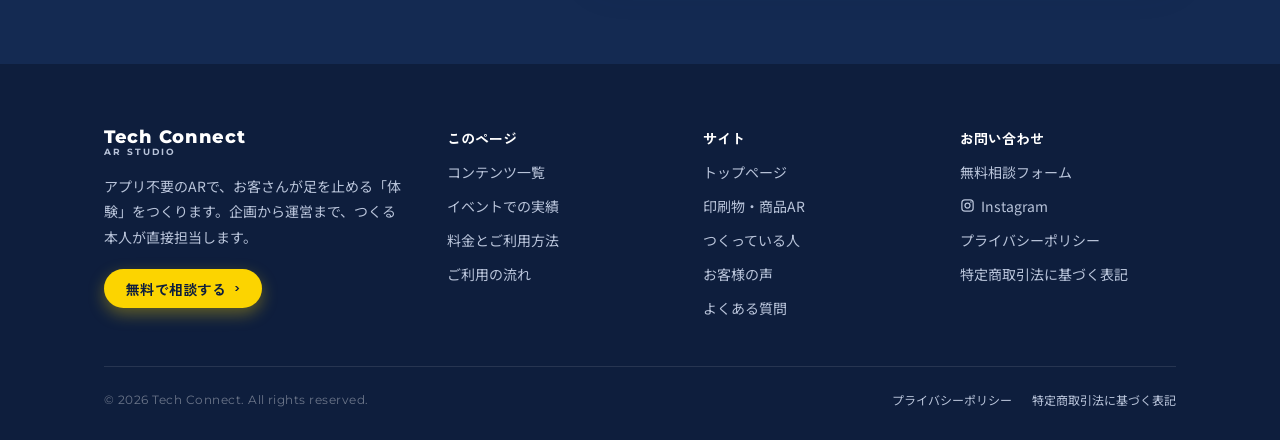
==== commit 17d9dfaa: "Clarify AR service options and update page descriptions" ====
--- a/event-ar/index.html
+++ b/event-ar/index.html
@@ -4,9 +4,19 @@
 <head>
     <meta charset="UTF-8">
     <meta name="viewport" content="width=device-width, initial-scale=1.0">
+
+    <!-- Google Analytics 4 — 測定ID設定済み（2026-07-12）。
+         早期離脱セッションを取りこぼさないよう head 内で読み込む（2026-09-06 body末尾から移動） -->
+    <script async src="https://www.googletagmanager.com/gtag/js?id=G-PQ0NB9M678"></script>
+    <script>
+        window.dataLayer = window.dataLayer || [];
+        function gtag() { dataLayer.push(arguments); }
+        gtag('js', new Date());
+        gtag('config', 'G-PQ0NB9M678');
+    </script>
     <title>ARゲームレンタル・イベントAR｜愛知・東三河｜Tech Connect</title>
     <meta name="description"
-        content="マルシェ・商業施設・地域イベントを盛り上げるARゲームのレンタルから、ロゴ入りカスタマイズ、企画・出張運営まで。アプリ不要、完成済みゲームのレンタルは数万円から。無料相談受付中。">
+        content="来場者のスマホを使わず、会場の画面で遊ぶARゲームをレンタル。機材持込・当日運営も対応。デジタルスタンプラリー・ARフォトフレームはスマホ向けに専用制作。愛知・東三河で無料相談受付中。">
 
     <!-- Favicon -->
     <link rel="icon" type="image/png" href="/assets/TechConnectロゴ (3).png">
@@ -15,7 +25,7 @@
 
     <!-- OGP Tags -->
     <meta property="og:title" content="イベント・体験AR｜Tech Connect">
-    <meta property="og:description" content="イベントを盛り上げるARゲームのレンタルから、企画・出張運営まで。完成済みゲームのレンタルは数万円から。無料相談受付中。">
+    <meta property="og:description" content="来場者のスマホを使わず、会場の画面で遊ぶARゲームをレンタル。機材持込・当日運営も対応。デジタルスタンプラリー・ARフォトフレームはスマホ向けに専用制作。愛知・東三河で無料相談受付中。">
     <meta property="og:type" content="website">
     <meta property="og:url" content="https://techconnect-em.com/event-ar/">
     <meta property="og:site_name" content="Tech Connect">
@@ -29,7 +39,7 @@
     <!-- Twitter Cards -->
     <meta name="twitter:card" content="summary_large_image">
     <meta name="twitter:title" content="イベント・体験AR｜Tech Connect">
-    <meta name="twitter:description" content="イベントを盛り上げるARゲームのレンタルから、企画・出張運営まで。無料相談受付中。">
+    <meta name="twitter:description" content="来場者のスマホを使わず、会場の画面で遊ぶARゲームをレンタル。機材持込・当日運営も対応。デジタルスタンプラリー・ARフォトフレームはスマホ向けに専用制作。愛知・東三河で無料相談受付中。">
     <meta name="twitter:image" content="https://techconnect-em.com/assets/ogp-event-ar.png">
     <meta name="twitter:image:alt" content="「あれ、楽しかったね」と、後から語られるイベントに。 - Tech Connect イベント・体験AR">
 
@@ -70,6 +80,100 @@
               "item": "https://techconnect-em.com/event-ar/"
             }
           ]
+        },
+        {
+          "@type": "FAQPage",
+          "@id": "https://techconnect-em.com/event-ar/#faq",
+          "mainEntity": [
+            {
+              "@type": "Question",
+              "name": "来場者のスマホで本当に動きますか？",
+              "acceptedAnswer": {
+                "@type": "Answer",
+                "text": "ARゲームは、会場に設置した画面の前で体を動かして遊ぶ仕組みなので、来場者のスマホは不要です。デジタルスタンプラリーやARフォトフレームは、来場者のスマホでQRコードを読み取るだけで始まります。どれも、アプリのインストールは一切要りません。"
+              }
+            },
+            {
+              "@type": "Question",
+              "name": "機材や電源は何が必要ですか？",
+              "acceptedAnswer": {
+                "@type": "Answer",
+                "text": "URLレンタルでは、規定スペックのPC・モニター・Webカメラと、インターネット回線を主催者さまでご用意いただきます（推奨スペックは、この下の質問にまとめました）。出張レンタルでは、機材一式をこちらで持ち込みます（会場の電源をお借りします）。スタンプラリーやARフォトフレームは、来場者のスマホだけで動くため機材は不要です。"
+              }
+            },
+            {
+              "@type": "Question",
+              "name": "URLレンタルのPCは、どのくらいの性能が必要ですか？",
+              "acceptedAnswer": {
+                "@type": "Answer",
+                "text": "2021年以降に発売された、標準的なノートPCであれば大丈夫です。目安は次のとおりです。 ・OS：Windows 10 / 11（Apple M1以降のMacでも動作確認済み） ・CPU：Intel Core i5（第11世代以降）または AMD Ryzen 5（5000シリーズ以降） ・メモリ：16GB ・グラフィックス：CPU内蔵のもので大丈夫です（外付けGPUは不要） ・Webカメラ：720p・30fps対応（ノートPC内蔵のカメラでも可） ・ブラウザ：Google Chrome 最新版 これより少し古いPC（目安：Core i5 第10世代・メモリ8GB）でも動きますが、動きの滑らかさが落ちる場合があります。事前に動作確認用のURLをお渡しするので、当日お使いのPCで必ず確かめられます。判断に迷うときは、無料相談でお使いのPCの機種名をお知らせください。"
+              }
+            },
+            {
+              "@type": "Question",
+              "name": "会場の通信環境が心配です。",
+              "acceptedAnswer": {
+                "@type": "Answer",
+                "text": "URLレンタルでは、会場でインターネット（Wi-Fi）が使えることが必要です。出張レンタルでは、ゲームを入れたPCを持ち込んでインターネットに接続せずに動かすため、会場の通信設備は不要です（電源だけお借りします）。スタンプラリーやARフォトフレームは来場者のスマホ回線で動きます。"
+              }
+            },
+            {
+              "@type": "Question",
+              "name": "本番中にうまく動かなかったら？",
+              "acceptedAnswer": {
+                "@type": "Answer",
+                "text": "出張レンタルでは私が現地にいるので、その場で対応します。URLレンタルの場合は、メールやチャットでの当日サポートが基本です（お電話は対応できない場合があります）。ただし、会場の機材や通信など環境側に原因がある場合は、その場で解決できないこともあります。事前にお渡しする動作確認用URLを、本番と同じ機材・環境で試しておいていただくことが、いちばん確実な備えです。"
+              }
+            },
+            {
+              "@type": "Question",
+              "name": "屋外イベントで、雨が降ったら？",
+              "acceptedAnswer": {
+                "@type": "Answer",
+                "text": "機材や掲示物が濡れない場所があれば、運用は可能です。荒天が心配な場合は日程変更を無料で承りますので、お申込み時にご相談ください。"
+              }
+            },
+            {
+              "@type": "Question",
+              "name": "キャンセルや日程変更はできますか？",
+              "acceptedAnswer": {
+                "@type": "Answer",
+                "text": "日程変更は無料で承ります（1回まで・元の開催日から6ヶ月以内。出張レンタルは日程の空き状況により調整します）。キャンセルの場合は、開催7日前まで無償、6日前〜前々日は料金の50%、前日・当日は100%を申し受けます。"
+              }
+            },
+            {
+              "@type": "Question",
+              "name": "同時に何人まで体験できますか？",
+              "acceptedAnswer": {
+                "@type": "Answer",
+                "text": "ARゲームは、1人ずつ交代で遊ぶ形式です。周りで見ている方も、画面を一緒に楽しめます。スタンプラリーやARフォトフレームは各自のスマホで動くため、人数の制限はありません。"
+              }
+            },
+            {
+              "@type": "Question",
+              "name": "対象年齢はありますか？",
+              "acceptedAnswer": {
+                "@type": "Answer",
+                "text": "体を動かせれば、何歳でも遊べます。小さなお子さんは、保護者の方と一緒に楽しんでいただくケースが多いです。"
+              }
+            },
+            {
+              "@type": "Question",
+              "name": "当日、こちらのスタッフだけで運営できますか？",
+              "acceptedAnswer": {
+                "@type": "Answer",
+                "text": "URLレンタルは、お渡しするURL・パスワードと運営のご案内だけで、主催者さまだけで回せるように設計しています。事前に動作確認用のURLもお渡しします。不安な場合は、設営から運営まで同行する出張レンタルをご利用ください。"
+              }
+            },
+            {
+              "@type": "Question",
+              "name": "対応エリアはどこまでですか？",
+              "acceptedAnswer": {
+                "@type": "Answer",
+                "text": "拠点は愛知県豊川市です。出張レンタルや対面での打ち合わせは、東三河を中心とした愛知県内が基本です。交通費・出張費は別途お見積りします。遠方への出張もご相談ください。URLレンタルは全国からご利用いただけます。"
+              }
+            }
+          ]
         }
       ]
     }
@@ -190,8 +294,18 @@
                     <figcaption class="product-card__body">
                         <span class="tag tag--navy product-card__purpose">イベントの体験コンテンツに</span>
                         <h3 class="product-card__title">ARゲーム</h3>
-                        <p class="product-card__text">大きな画面の前で体や手を動かして遊ぶ、参加型のゲームです。Catch The Fruits! は、カメラに映った自分の動きで、画面に降ってくるフルーツをキャッチします。Finger Shot! は、指や手の動きで的を狙います。言葉での説明がいらず、見た人がそのまま遊べる手軽さがあります。マルシェでの運用実績があります。</p>
-                        <p class="product-card__note">専用の機材（PC・Webカメラ・モニター）を使います。機材をご用意いただく「URLレンタル」と、私がすべて持ち込む「出張レンタル」から選べます。</p>
+                        <p class="product-card__text">会場の画面の前で体や手を動かして遊びます。Catch The Fruits! はフルーツをキャッチし、Finger Shot! は指や手の動きで的を狙うゲームです。1人ずつ交代で遊ぶ形式で、来場者のスマホは使いません。どちらもレンタルでご提供します。</p>
+                        <dl class="product-card__details">
+                            <div>
+                                <dt>URLレンタル <span>税別 ¥20,000〜</span></dt>
+                                <dd>規定スペックのPC・モニター・Webカメラと、会場のネット回線を主催者さまが用意し、当日の運営を担当します。事前に動作確認用URLをお渡しします。</dd>
+                            </div>
+                            <div>
+                                <dt>出張レンタル <span>税別 ¥50,000・準備・片付けを含めて7時間まで</span></dt>
+                                <dd>私が機材を持ち込み、設営・当日運営を担当します。持込PCでオフライン動作するので、会場では電源をご用意ください。交通費・出張費は別途です。</dd>
+                            </div>
+                        </dl>
+                        <p class="product-card__note product-card__links"><a href="#price">超過料金・キャンペーンなどの料金条件</a><a href="#faq">機材・通信のFAQ</a></p>
                     </figcaption>
                 </figure>
 
@@ -230,10 +344,20 @@
                                 muted loop playsinline preload="none"></video>
                         </div>
                         <figcaption class="product-card__body">
+                            <p class="product-card__reference">参考映像：音羽のARクイズラリー（デジタルスタンプラリーとは別方式）</p>
                             <span class="tag tag--navy product-card__purpose">イベントの周遊施策に</span>
                             <h3 class="product-card__title">デジタルスタンプラリー</h3>
-                            <p class="product-card__text">会場に置かれた複数のスポットを、来場者が自分のスマホでめぐる仕掛けです。各スポットにスマホをかざすと映像やヒントが現れ、会場全体を回って楽しめます。</p>
-                            <p class="product-card__note">来場者のスマホだけで楽しめます。QRコードをお渡しするので、専用の機材は不要です。</p>
+                            <p class="product-card__text">来場者が自分のスマホで、会場のスポットをめぐる体験をイベント専用に制作します。回る場所の数や盛り込む内容に合わせてお見積りし、入口のQRコードをお渡しします。</p>
+                            <dl class="product-card__details">
+                                <div>
+                                    <dt>専用制作 <span>税別 ¥30,000〜</span></dt>
+                                    <dd>レンタルではなく、ご依頼ごとに制作します。来場者のスマホ回線で利用するため、PCなどの専用機材は不要です。</dd>
+                                </div>
+                                <div>
+                                    <dt>相談時に伺うこと・当日の準備</dt>
+                                    <dd>回る場所の候補と、使いたい写真・イラスト・動画があればお知らせください。主催者さまには、QRコードの掲示場所と来場者への案内をご検討いただきます。</dd>
+                                </div>
+                            </dl>
                         </figcaption>
                     </figure>
                     <!-- ③ ARフォトフレーム -->
@@ -246,7 +370,17 @@
                             <span class="tag tag--navy product-card__purpose">イベントの思い出をオリジナル写真に</span>
                             <h3 class="product-card__title">ARフォトフレーム</h3>
                             <p class="product-card__text">スマホをかざすと画面の中にイベント限定の装飾やキャラクターが現れ、一緒に写真が撮れます。撮った写真はそのままSNSでシェアでき、イベントが終わった後も思い出として残ります。</p>
-                            <p class="product-card__note">来場者のスマホだけで楽しめます。QRコードをお渡しするので、専用の機材は不要です。</p>
+                            <dl class="product-card__details">
+                                <div>
+                                    <dt>専用制作 <span>税別 ¥30,000〜</span></dt>
+                                    <dd>イベント専用のフォトフレームを制作し、入口のQRコードをお渡しします。レンタルではなく、来場者のスマホ回線で利用します。PCなどの専用機材は不要です。</dd>
+                                </div>
+                                <div>
+                                    <dt>相談時に伺うこと・当日の準備</dt>
+                                    <dd>入れたいロゴ・イラスト・写真があればお知らせください。素材の有無や希望する動きに合わせて制作範囲を相談します。当日はQRコードの掲示と撮影の案内をご準備ください。</dd>
+                                </div>
+                            </dl>
+                            <p class="product-card__note">写真：TOTORUN様に制作した、ARフォトフレーム付きスタンプカードの撮影例です。</p>
                         </figcaption>
                     </figure>
                 </div>
@@ -402,7 +536,7 @@
                             <div class="plan-row">
                                 <div class="plan-row__main">
                                     <p class="plan-row__name">出張レンタル</p>
-                                    <p class="plan-row__desc">私が機材一式を持ち込み、設営から当日の運営までを行います（7時間まで）。超過は¥7,500/時間（税込 ¥8,250）、遠方は交通費を別途いただきます。機材の準備や当日の運営に不安がある場合は、こちらがおすすめです。</p>
+                                    <p class="plan-row__desc">私が機材一式を持ち込み、設営・当日の運営・片付けを行います。準備・片付けを含めて7時間までです。超過は¥7,500/時間（税込 ¥8,250）、交通費・出張費は別途です。交通費・出張費と予定している超過時間の費用は、見積時に確定し、前払いの料金に含めます。当日、予定になかった延長が発生した場合のみ、その超過分を後日ご請求します。</p>
                                 </div>
                                 <div class="plan-row__amount">
                                     <span class="plan-row__price">¥50,000</span>
@@ -717,7 +851,7 @@
                                 <div class="faq-item__a-inner">
                                     <div class="faq-item__a-row">
                                         <span class="faq-item__amark" aria-hidden="true">A.</span>
-                                        <p class="faq-item__atext">拠点は愛知県豊川市です。出張レンタルや対面での打ち合わせは、東三河を中心とした愛知県内が基本です（遠方は交通費別途でご相談ください）。URLレンタルは全国からご利用いただけます。</p>
+                                        <p class="faq-item__atext">拠点は愛知県豊川市です。出張レンタルや対面での打ち合わせは、東三河を中心とした愛知県内が基本です。交通費・出張費は別途お見積りします。遠方への出張もご相談ください。URLレンタルは全国からご利用いただけます。</p>
                                     </div>
                                 </div>
                             </div>
@@ -1005,19 +1139,7 @@
             const errorNote = document.getElementById('contact-error');
 
             const LEAD_FLAG = 'tc_lead_sent'; // 1セッションにつきCVは1回まで、の印
-            let started = false;
-
-            // GA4: 入力開始を1回だけ計測（入力開始→送信完了のファネルを見るため）
-            form.addEventListener('input', () => {
-                if (started) return;
-                started = true;
-                if (typeof window.gtag === 'function') {
-                    window.gtag('event', 'form_start', {
-                        form_id: 'contact-form',
-                        page_path: location.pathname
-                    });
-                }
-            });
+            // form_startはGA4の拡張計測に任せる（手動送信すると二重計測になる）。
 
             agree.addEventListener('change', () => {
                 const on = agree.checked;
@@ -1145,15 +1267,6 @@
         })();
     </script>
 
-    <!-- Google Analytics 4 — 公開時に 測定ID設定済み（2026-07-12） -->
-    <script async src="https://www.googletagmanager.com/gtag/js?id=G-PQ0NB9M678"></script>
-    <script>
-        window.dataLayer = window.dataLayer || [];
-        function gtag() { dataLayer.push(arguments); }
-        gtag('js', new Date());
-        gtag('config', 'G-PQ0NB9M678');
-    </script>
-
 </body>
 
 </html>
--- a/style.css
+++ b/style.css
@@ -1844,6 +1844,45 @@
 
 /* コンテンツ一覧：目的タグ・提供形態の一言・並び */
 .product-card__purpose { align-self: flex-start; }
+.product-card__details {
+  display: grid;
+  gap: 14px;
+  margin: 4px 0 0;
+  padding-top: 16px;
+  border-top: 1px solid var(--border-default);
+  font-family: var(--font-body);
+  font-size: 1rem;
+  line-height: var(--lh-body);
+  color: var(--text-body);
+}
+.product-card__details dt {
+  display: flex;
+  flex-wrap: wrap;
+  gap: 0 12px;
+  font-weight: var(--fw-bold);
+  color: var(--text-heading);
+}
+.product-card__details dd { margin: 4px 0 0; }
+.product-card__details ~ .product-card__note { font-size: var(--fs-sm); }
+.product-card__reference {
+  margin: 0 0 4px;
+  font-size: var(--fs-sm);
+  line-height: var(--lh-body);
+  color: var(--text-muted);
+}
+.product-card__links {
+  display: flex;
+  flex-wrap: wrap;
+  gap: 0 12px;
+}
+.product-card__note a {
+  display: inline-flex;
+  align-items: center;
+  min-height: 44px;
+  color: var(--navy-700);
+  text-decoration: underline;
+  text-underline-offset: 3px;
+}
 .product-card__note {
   margin: 4px 0 0;
   padding-top: 14px;
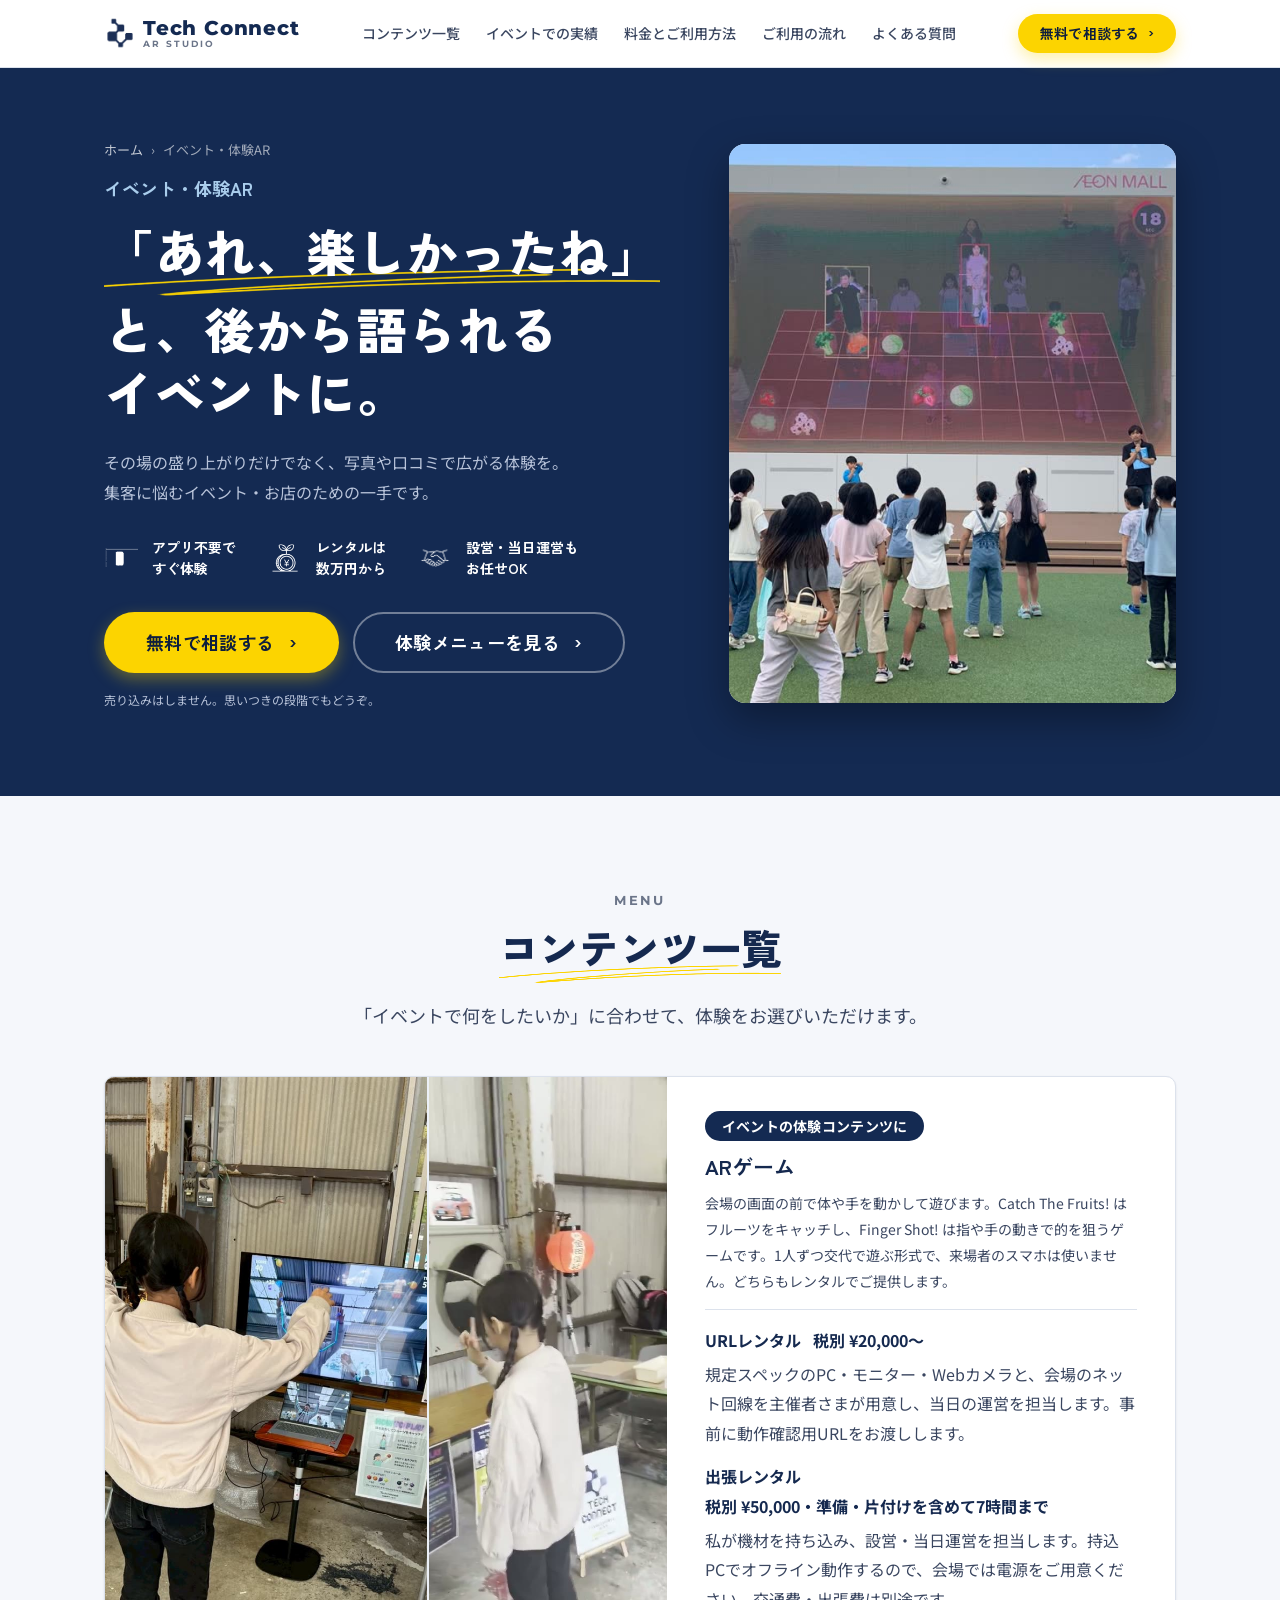
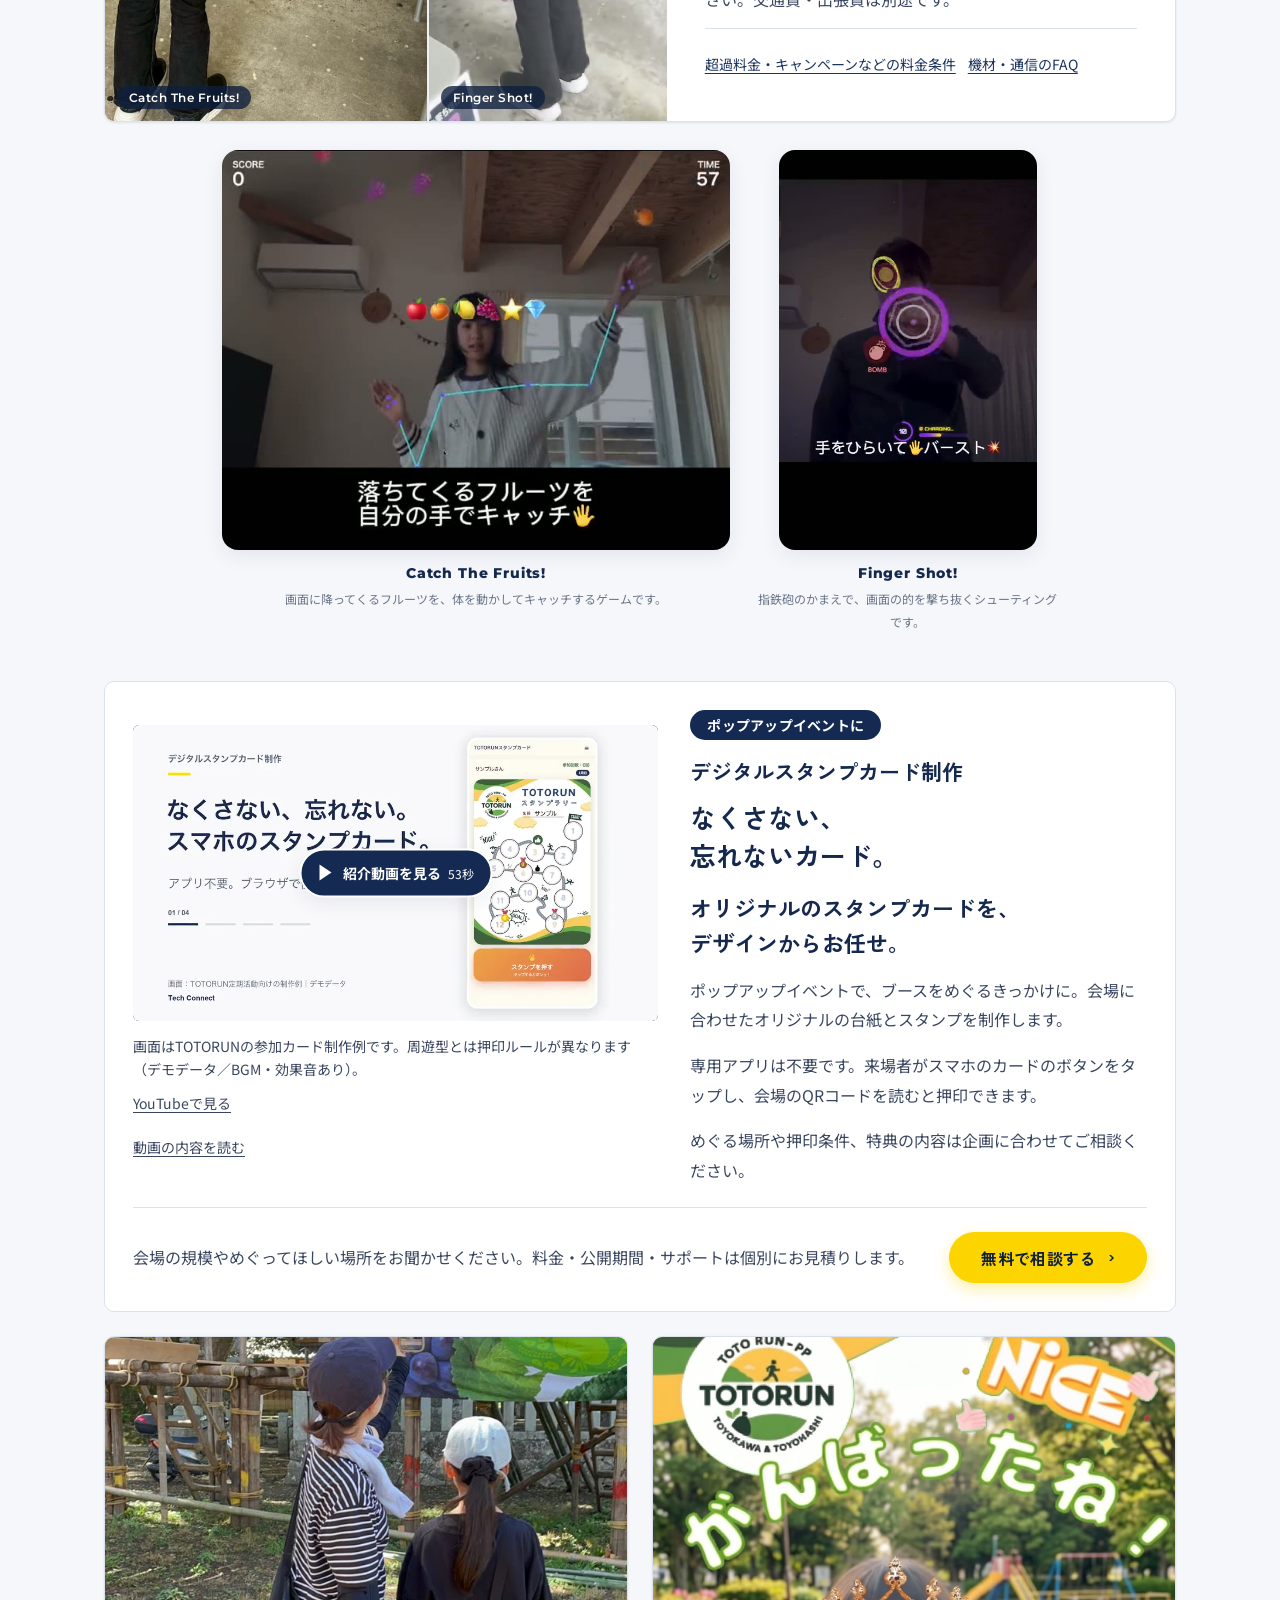
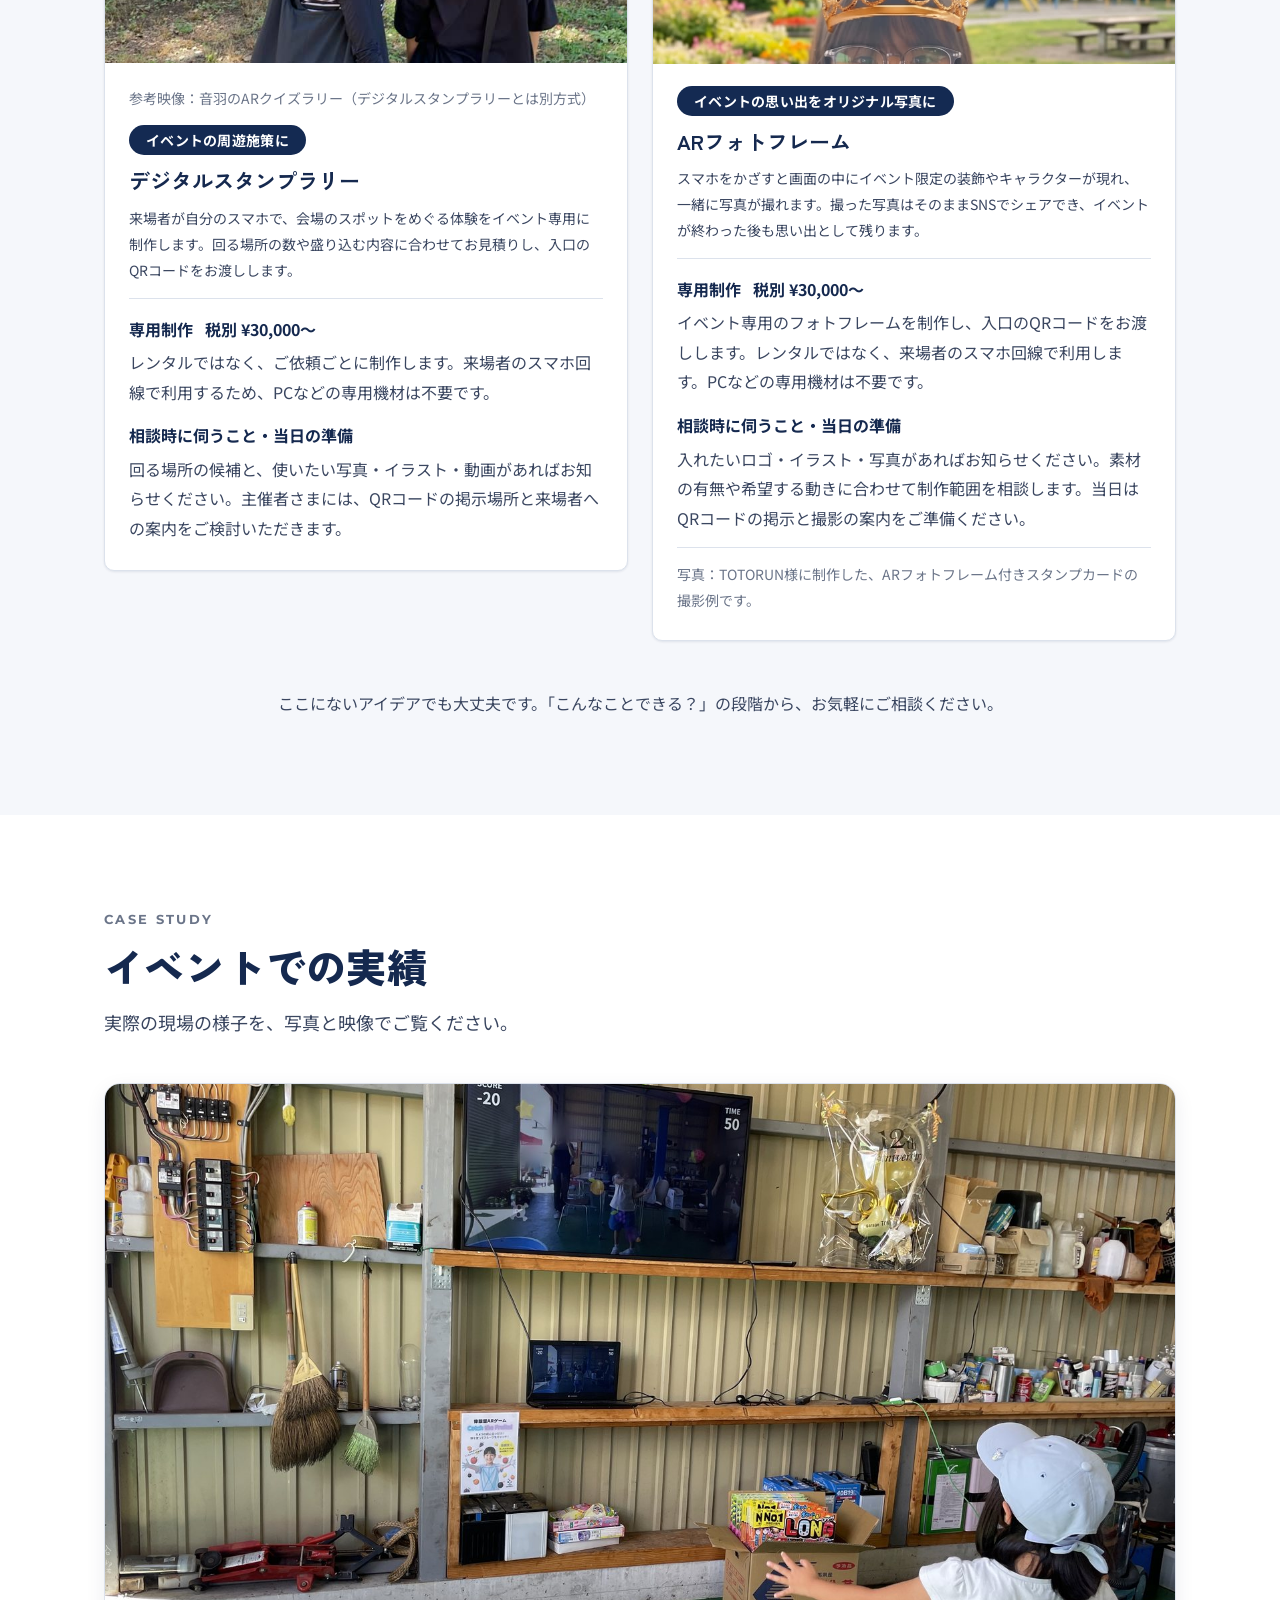
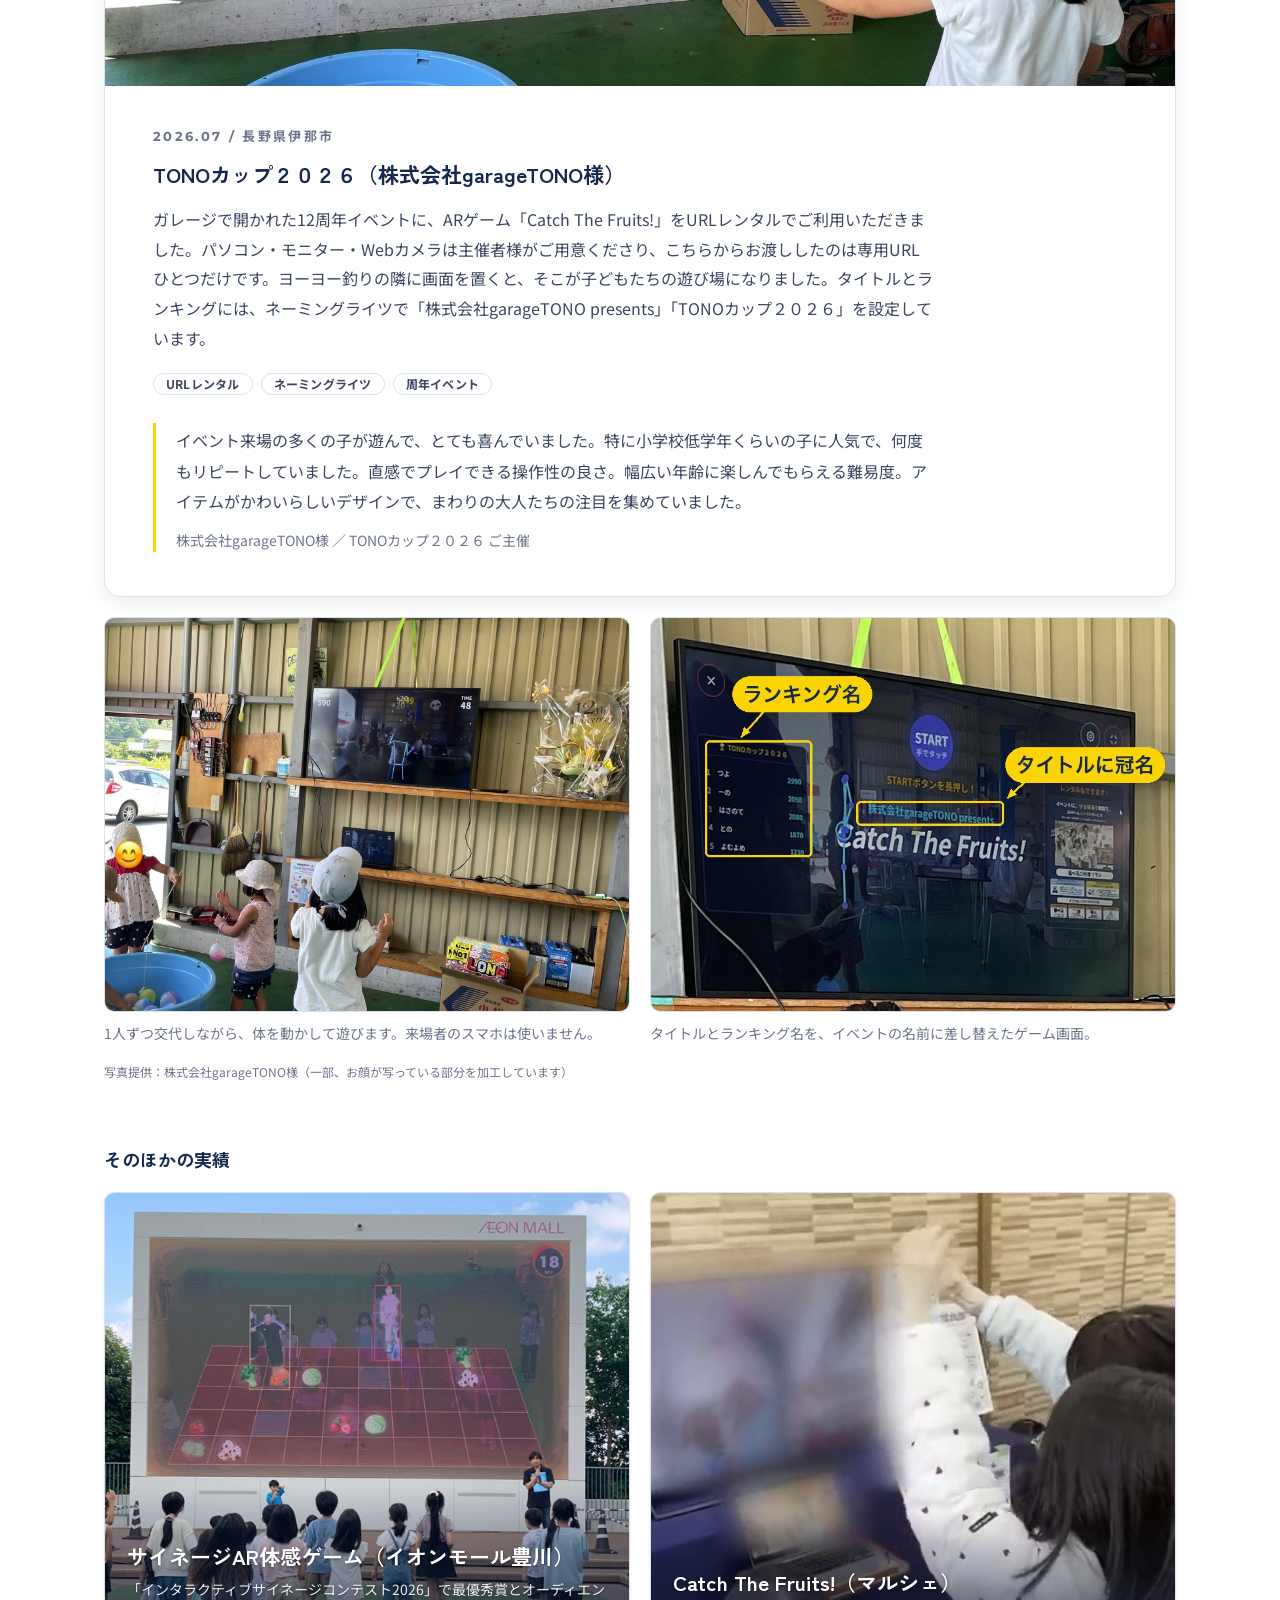
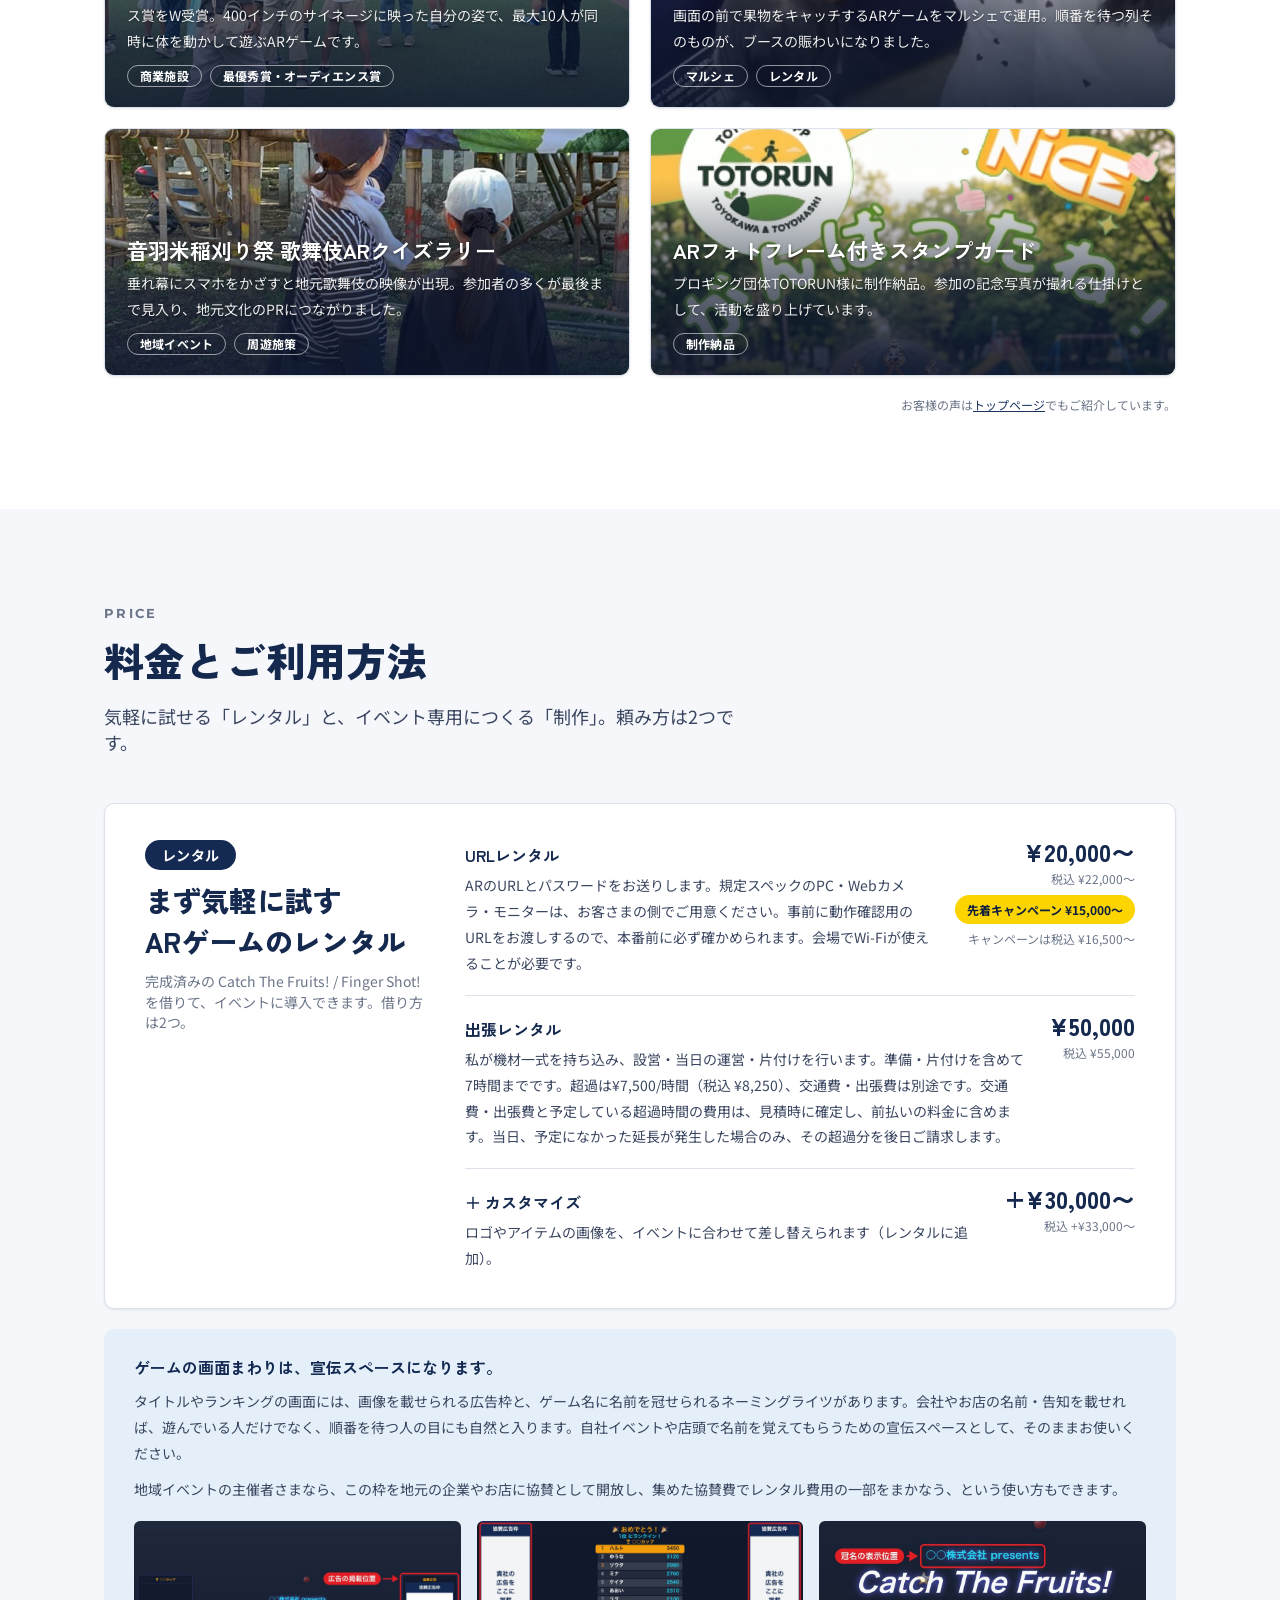
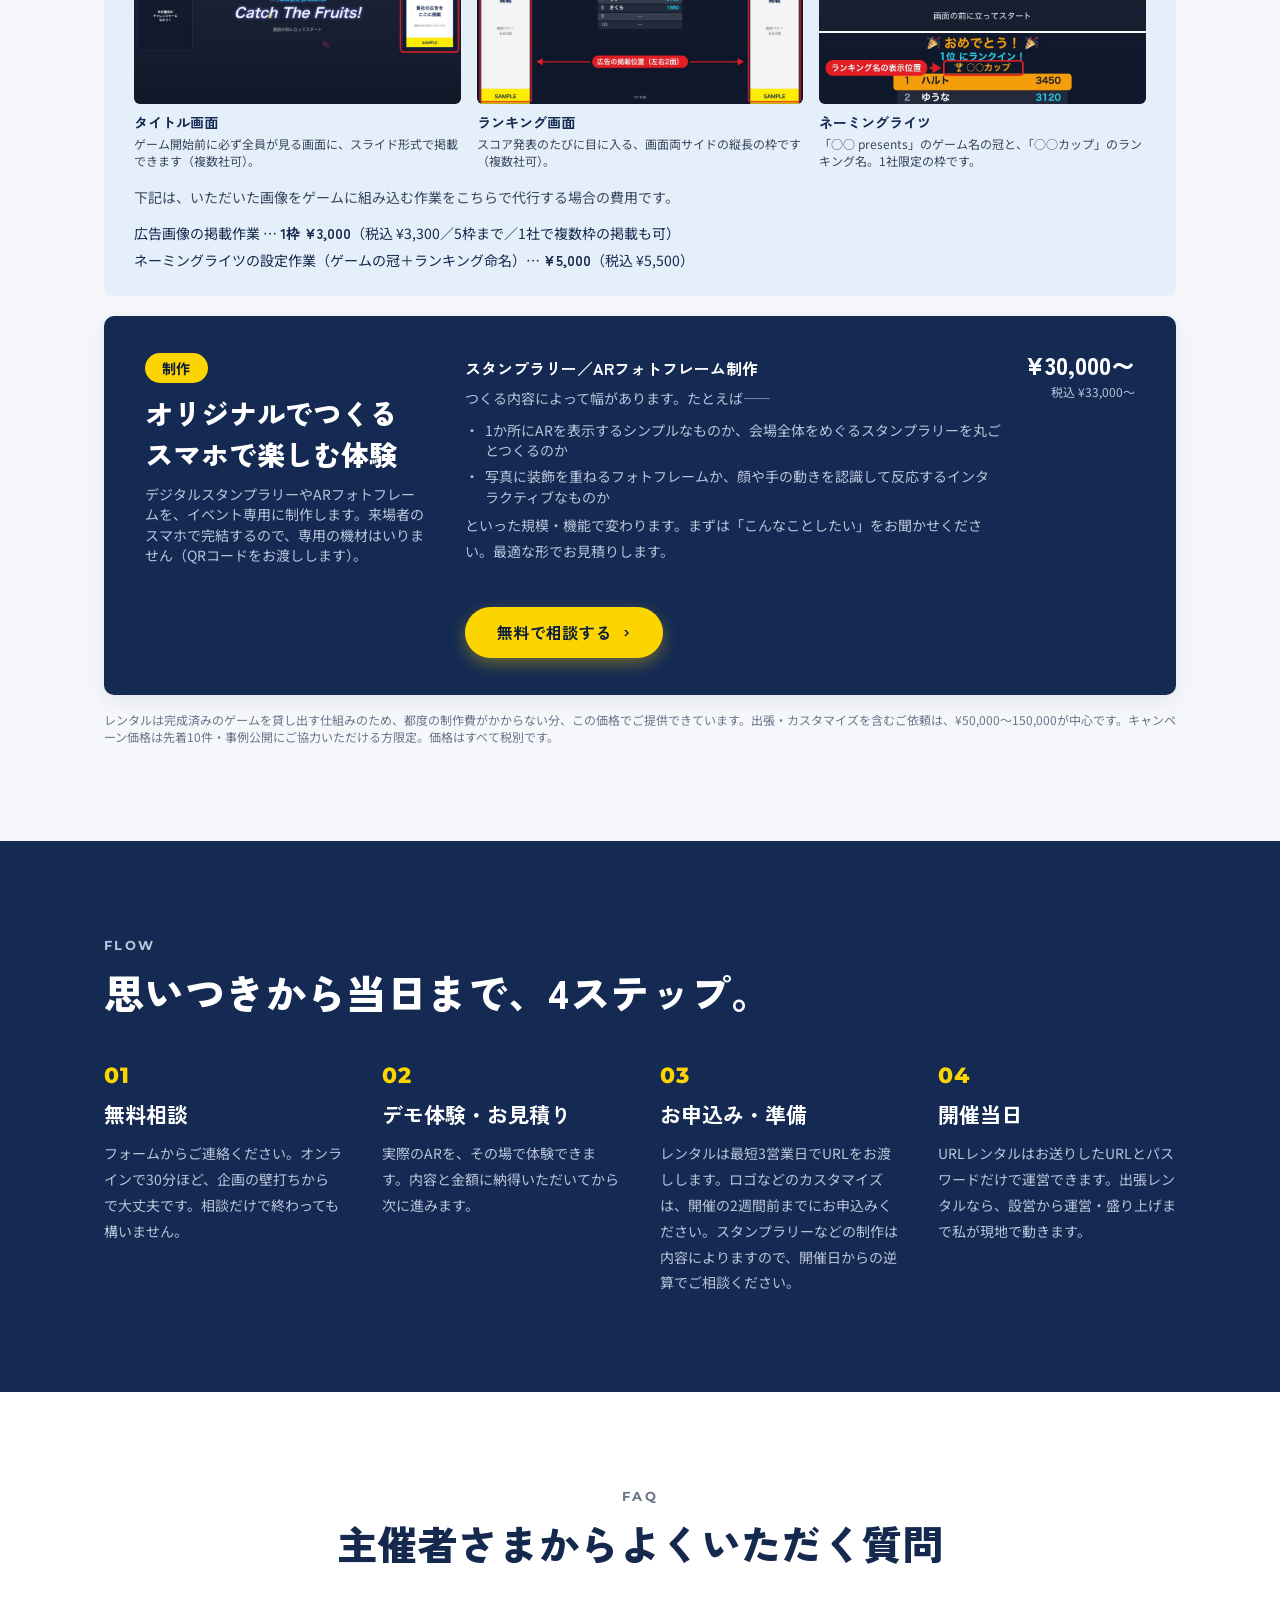
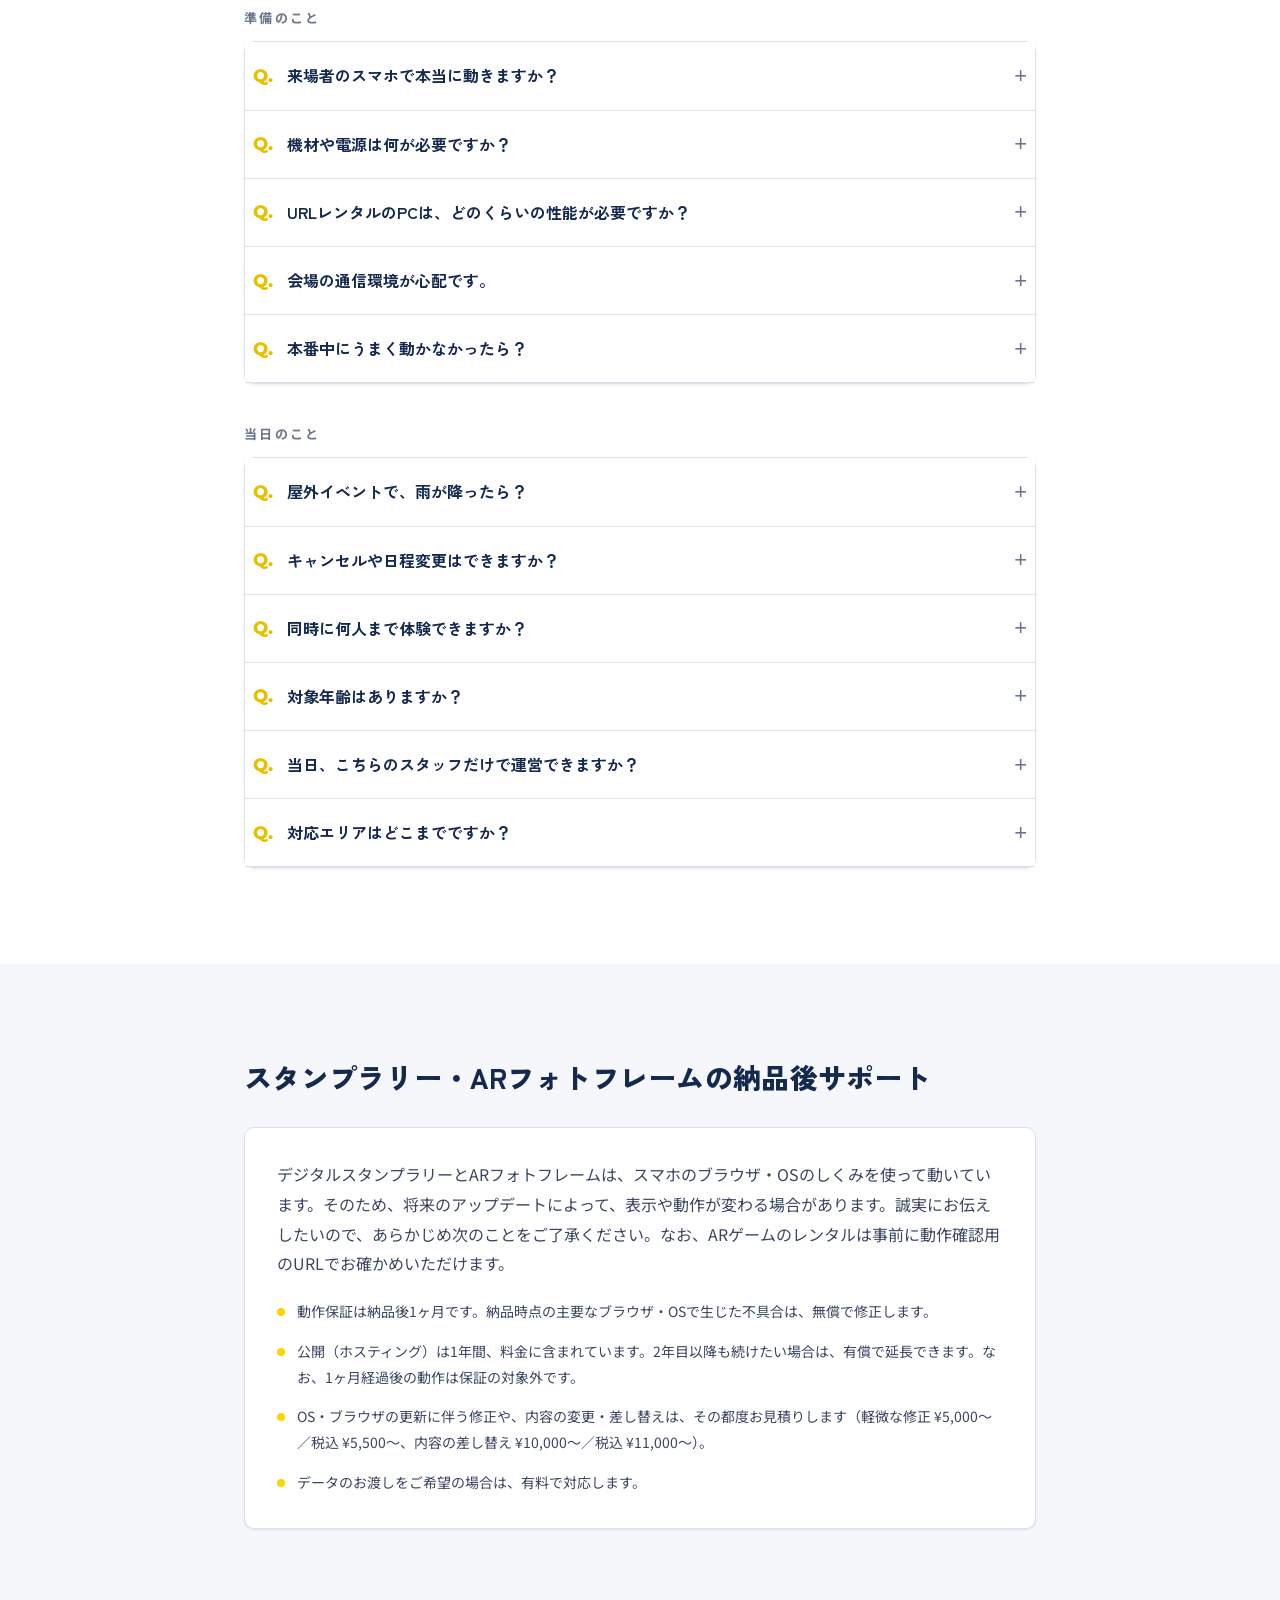
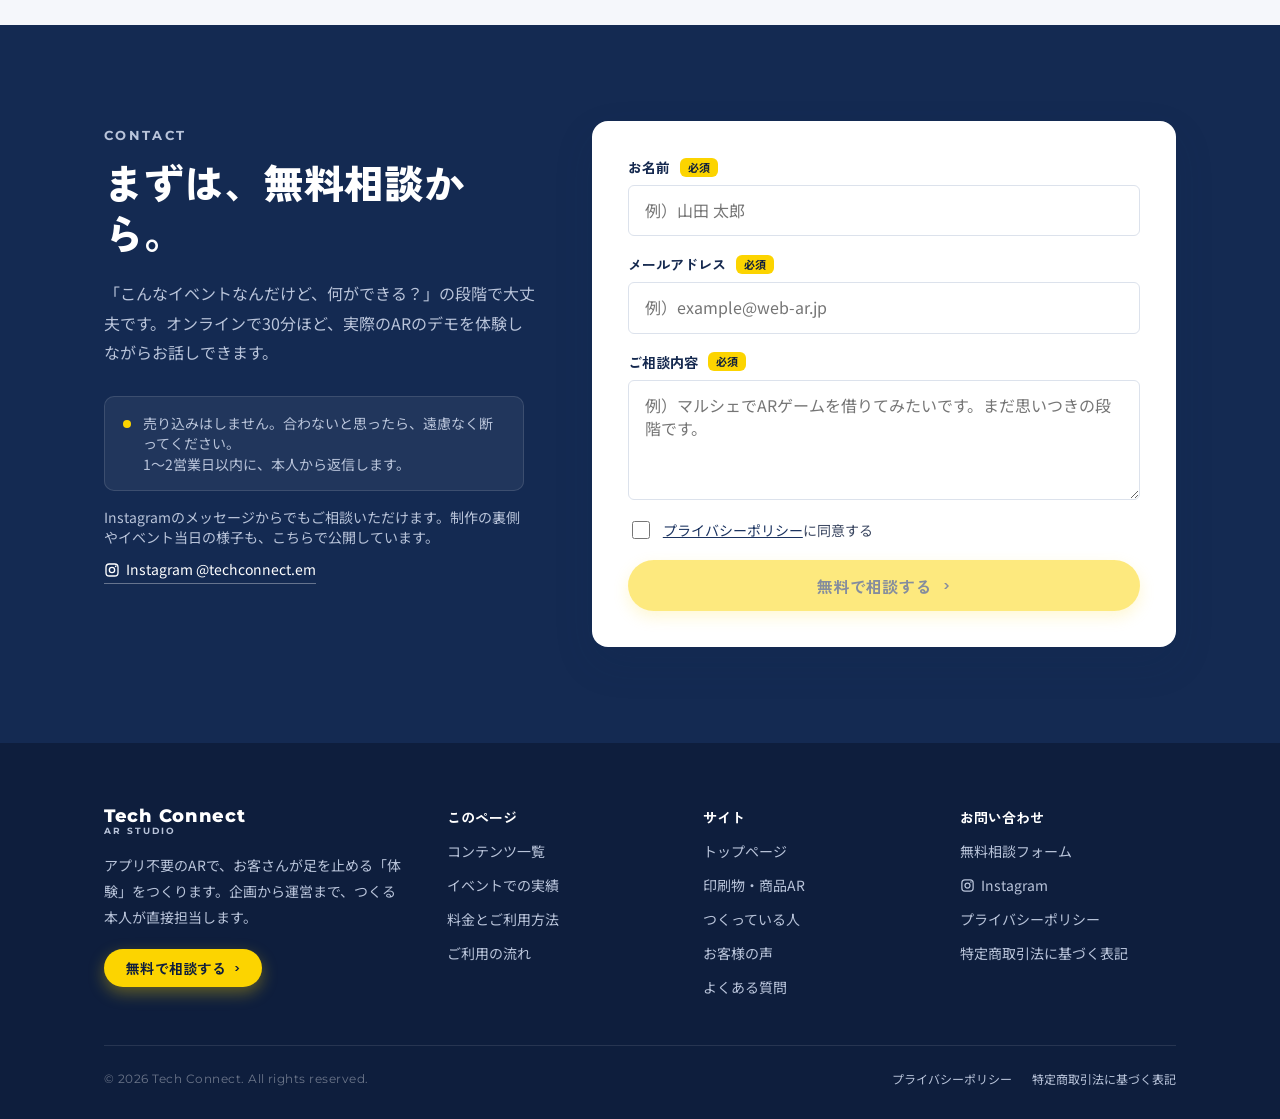
==== commit 74baad47: "Add digital stamp card service sections with YouTube video" ====
--- a/event-ar/index.html
+++ b/event-ar/index.html
@@ -52,6 +52,7 @@
 
     <!-- Custom CSS -->
     <link rel="stylesheet" href="/style.css">
+    <script src="/stamp-card-video.js" defer></script>
 
     <script type="application/ld+json">
     {
@@ -273,7 +274,7 @@
                 <div class="section-heading">
                     <span class="section-heading__eyebrow">Menu</span>
                     <h2 class="section-heading__title section-heading__title--underline">コンテンツ一覧</h2>
-                    <p class="section-heading__lead">「イベントで何をしたいか」から選べる、3つの体験をご用意しています。</p>
+                    <p class="section-heading__lead">「イベントで何をしたいか」に合わせて、体験をお選びいただけます。</p>
                 </div>
 
                 <!-- ① ARゲーム（実績のある主役。大きく見せる） -->
@@ -334,6 +335,43 @@
                         </figcaption>
                     </figure>
                 </div>
+
+                <article id="digital-stamp-card" class="stamp-service" aria-labelledby="stamp-card-title">
+                    <div class="stamp-service__intro">
+                        <span class="tag tag--navy">ポップアップイベントに</span>
+                        <h3 id="stamp-card-title" class="stamp-service__title">デジタルスタンプカード制作</h3>
+                        <p class="stamp-service__lead">なくさない、<br>忘れないカード。</p>
+                        <h4 class="stamp-service__subheading"><span>オリジナルの</span><span>スタンプカードを、</span><br>デザインからお任せ。</h4>
+                        <p class="stamp-service__text">ポップアップイベントで、ブースをめぐるきっかけに。会場に合わせたオリジナルの台紙とスタンプを制作します。</p>
+                        <p class="stamp-service__text">専用アプリは不要です。来場者がスマホのカードのボタンをタップし、会場のQRコードを読むと押印できます。</p>
+                        <p class="stamp-service__text">めぐる場所や押印条件、特典の内容は企画に合わせてご相談ください。</p>
+                    </div>
+                    <figure class="stamp-video" data-stamp-video data-youtube-id="TooRubcw_pc">
+                        <div class="stamp-video__screen">
+                            <img class="stamp-video__poster" src="/assets/制作実績/digital-stamp-card-horizontal.webp"
+                                width="960" height="540" loading="lazy" decoding="async"
+                                alt="デジタルスタンプカード制作の紹介動画">
+                            <button type="button" class="stamp-video__play" data-stamp-play hidden>
+                                <svg width="16" height="18" viewBox="0 0 16 18" aria-hidden="true"><path d="M2 1l12 8-12 8z" fill="currentColor" /></svg>
+                                <span>紹介動画を見る <small>53秒</small></span>
+                            </button>
+                        </div>
+                        <figcaption id="stamp-video-caption" class="stamp-video__caption">
+                            <p>画面はTOTORUNの参加カード制作例です。周遊型とは押印ルールが異なります（デモデータ／BGM・効果音あり）。</p>
+                            <a href="https://www.youtube.com/watch?v=TooRubcw_pc" data-stamp-fallback target="_blank" rel="noopener noreferrer">YouTubeで見る</a>
+                            <details class="stamp-video__transcript">
+                                <summary>動画の内容を読む</summary>
+                                <p>なくさない、忘れない。スマホのスタンプカード。写真やロゴを生かしたオリジナルの台紙やスタンプを、デザインからお任せ。初期設定とQRコードの案内もお手伝いします。アプリのインストールは不要です。カードのボタンをタップし、QRコードを読むと押印できます。TOTORUNの定期活動向け制作例では、参加の節目にバッジ・特典のお知らせ、満了時にお祝いの演出が現れます。次のカードにも累計の参加回数とバッジが残ります。</p>
+                            </details>
+                        </figcaption>
+                    </figure>
+                    <div class="stamp-service__consult">
+                        <p>会場の規模やめぐってほしい場所をお聞かせください。料金・公開期間・サポートは個別にお見積りします。</p>
+                        <a href="#contact" class="btn btn--primary btn--md" aria-label="デジタルスタンプカード制作について無料で相談する">
+                            <span>無料で相談する</span><span class="btn__arrow" aria-hidden="true">›</span>
+                        </a>
+                    </div>
+                </article>
 
                 <div class="menu-sub">
                     <!-- ② デジタルスタンプラリー -->
@@ -865,10 +903,10 @@
         <section id="notice" class="section section--paper">
             <div class="container notice__container">
                 <div class="section-heading section-heading--left">
-                    <h2 class="section-heading__title section-heading__title--sm">制作物の納品後サポートと、知っておいてほしいこと</h2>
+                    <h2 class="section-heading__title section-heading__title--sm">スタンプラリー・ARフォトフレームの納品後サポート</h2>
                 </div>
                 <div class="card card--pad-lg notice__card">
-                    <p class="notice__intro">スタンプラリーやARフォトフレームなどの制作物は、スマホのブラウザ・OSのしくみを使って動いています。そのため、将来のアップデートによって、表示や動作が変わる場合があります。誠実にお伝えしたいので、あらかじめ次のことをご了承ください。なお、ARゲームのレンタルは事前に動作確認用のURLでお確かめいただけます。</p>
+                    <p class="notice__intro">デジタルスタンプラリーとARフォトフレームは、スマホのブラウザ・OSのしくみを使って動いています。そのため、将来のアップデートによって、表示や動作が変わる場合があります。誠実にお伝えしたいので、あらかじめ次のことをご了承ください。なお、ARゲームのレンタルは事前に動作確認用のURLでお確かめいただけます。</p>
                     <ul class="notice-list">
                         <li>動作保証は納品後1ヶ月です。納品時点の主要なブラウザ・OSで生じた不具合は、無償で修正します。</li>
                         <li>公開（ホスティング）は1年間、料金に含まれています。2年目以降も続けたい場合は、有償で延長できます。なお、1ヶ月経過後の動作は保証の対象外です。</li>
--- a/style.css
+++ b/style.css
@@ -1955,6 +1955,97 @@
   font-size: var(--fs-body);
   line-height: var(--lh-body);
   color: var(--text-body);
+}
+
+/* スタンプカードの紹介動画は元の縦横比を保ち、操作後に再生する。 */
+.stamp-service {
+  display: grid;
+  grid-template-columns: minmax(0, 1.15fr) minmax(0, 1fr);
+  grid-template-rows: auto auto;
+  column-gap: 32px;
+  row-gap: 22px;
+  margin-top: 48px;
+  padding: 28px;
+  border: 1px solid var(--border-default);
+  border-radius: var(--radius-md);
+  background: var(--surface-card);
+  scroll-margin-top: 100px;
+}
+.stamp-service__intro { grid-column: 2; grid-row: 1; }
+.stamp-service__title {
+  margin: 16px 0 12px;
+  color: var(--text-heading);
+  font-family: var(--font-display);
+  font-size: var(--fs-h3);
+  font-weight: var(--fw-bold);
+  line-height: var(--lh-snug);
+}
+.stamp-service__lead {
+  margin: 0 0 16px;
+  font-family: var(--font-display);
+  font-size: 26px;
+  font-weight: var(--fw-bold);
+  line-height: var(--lh-snug);
+  color: var(--text-heading);
+}
+.stamp-service__text,
+.stamp-service__consult > p { margin: 0; font-size: var(--fs-body); line-height: var(--lh-body); }
+.stamp-service__text + .stamp-service__text { margin-top: 16px; }
+.stamp-service__subheading { margin: 0 0 16px; color: var(--text-heading); font: 700 22px/1.6 var(--font-display); }
+.stamp-service__subheading > span { display: inline-block; }
+.stamp-service__consult { grid-column: 1 / -1; grid-row: 2; display: flex; align-items: center; gap: 28px; padding-top: 24px; border-top: 1px solid var(--border-default); }
+.stamp-service__consult > p { flex: 1; }
+.stamp-service__consult .btn { flex-shrink: 0; }
+.stamp-video { min-width: 0; margin: 0; grid-column: 1; grid-row: 1; align-self: center; }
+.stamp-video__screen { position: relative; overflow: hidden; width: 100%; min-width: 0; aspect-ratio: 16 / 9; min-height: 200px; border-radius: var(--radius-sm); background: var(--navy-900); }
+.stamp-video__poster,
+.stamp-video__screen iframe { position: absolute; inset: 0; display: block; width: 100%; height: 100%; border: 0; object-fit: contain; }
+.stamp-video__play {
+  position: absolute;
+  top: 50%;
+  left: 50%;
+  transform: translate(-50%, -50%);
+  display: inline-flex;
+  align-items: center;
+  justify-content: center;
+  gap: 10px;
+  max-width: calc(100% - 24px);
+  min-height: 48px;
+  padding: 12px 16px;
+  border: 2px solid var(--white);
+  border-radius: var(--radius-pill);
+  background: var(--navy-800);
+  color: var(--white);
+  font: 700 14px/1.5 var(--font-body);
+  white-space: nowrap;
+  cursor: pointer;
+  box-shadow: var(--shadow-md);
+}
+.stamp-video__play small { margin-left: 4px; font-size: 12px; font-weight: 400; }
+.stamp-video__play[hidden] { display: none; }
+.stamp-video__play:hover { background: var(--navy-700); }
+.stamp-video__play:focus-visible { outline: 3px solid var(--yellow-500); outline-offset: 3px; }
+.stamp-video__caption { margin-top: 14px; font-size: var(--fs-sm); line-height: 1.7; color: var(--text-body); }
+.stamp-video__caption p { margin: 0; }
+.stamp-video__caption a,
+.stamp-video__transcript summary { display: inline-flex; align-items: center; min-height: 44px; text-decoration: underline; text-underline-offset: 3px; }
+.stamp-video__transcript { font-size: var(--fs-sm); line-height: var(--lh-body); }
+.stamp-video__transcript summary { cursor: pointer; }
+.stamp-video__transcript p { margin: 6px 0 0; }
+.stamp-related .stamp-service { margin-top: 32px; }
+.theme-green .stamp-service__intro .tag { background: var(--green-800); color: var(--white); }
+.theme-green .stamp-service__title { color: var(--green-800); }
+@media (max-width: 900px) {
+  .stamp-service { grid-template-columns: minmax(0, 1fr); grid-template-rows: none; gap: 24px; padding: 24px; margin-top: 32px; }
+  .stamp-service__intro, .stamp-video, .stamp-service__consult { grid-column: 1; grid-row: auto; }
+  .stamp-service__consult { display: block; }
+  .stamp-service__consult .btn { margin-top: 20px; }
+}
+@media (max-width: 480px) {
+  .stamp-service { padding: 20px 16px; }
+  .stamp-service__title { font-size: 20px; }
+  .stamp-service__lead { font-size: 24px; }
+  .stamp-service__subheading { font-size: 20px; }
 }
 
 /* ---- 協賛の差し込み（料金セクション内・控えめに見せる） ---- */
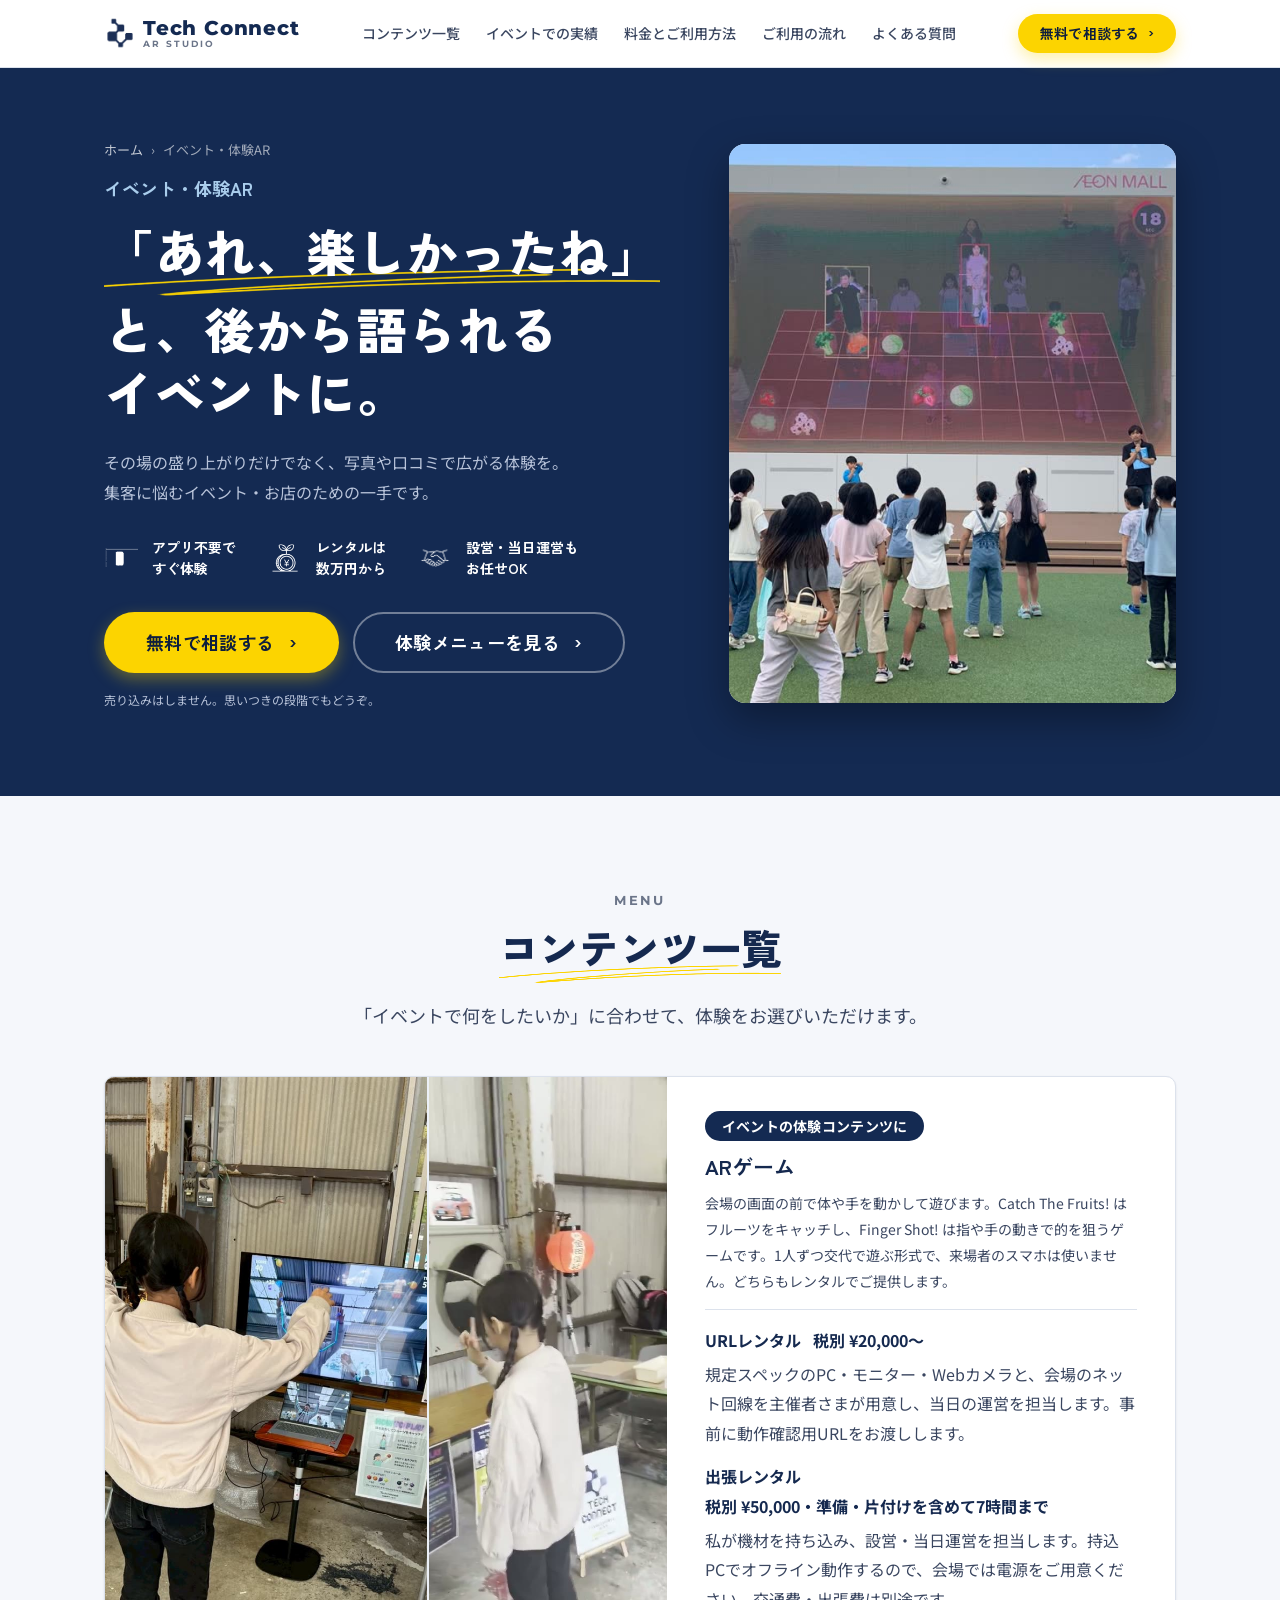
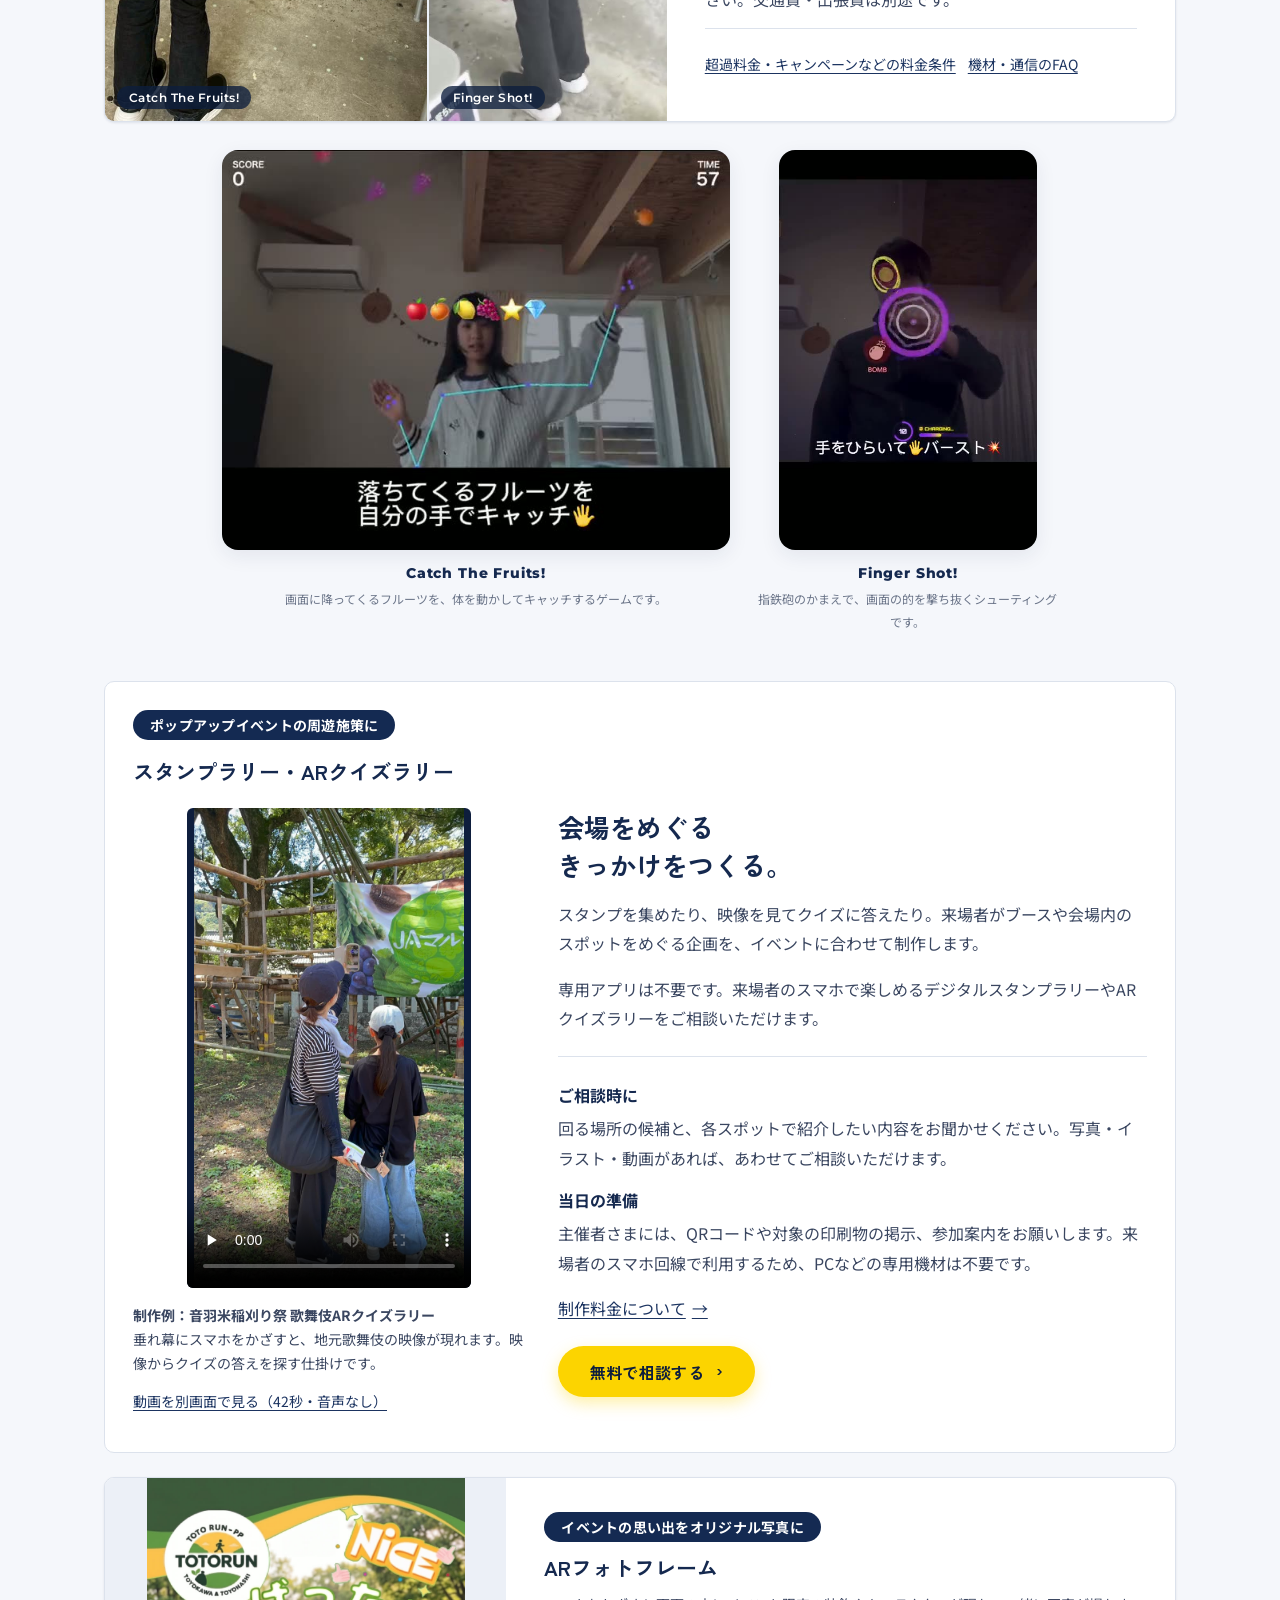
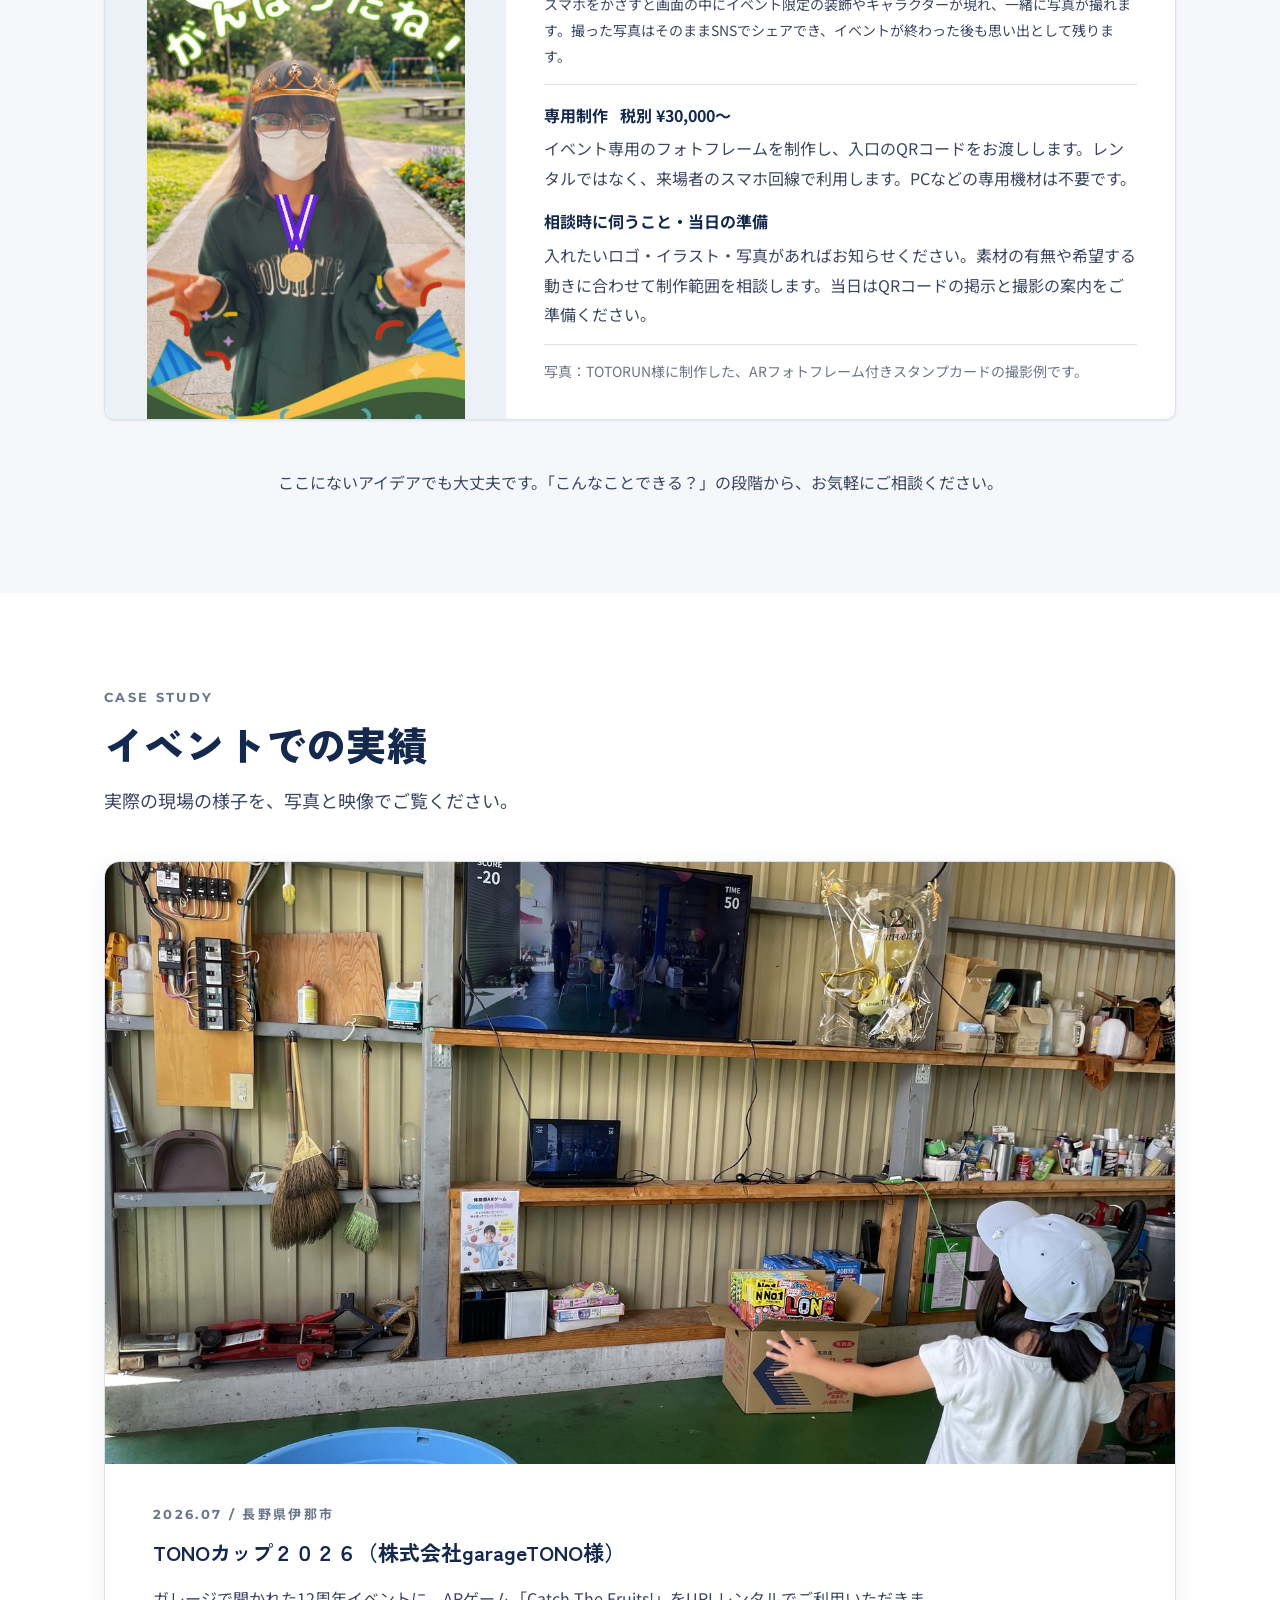
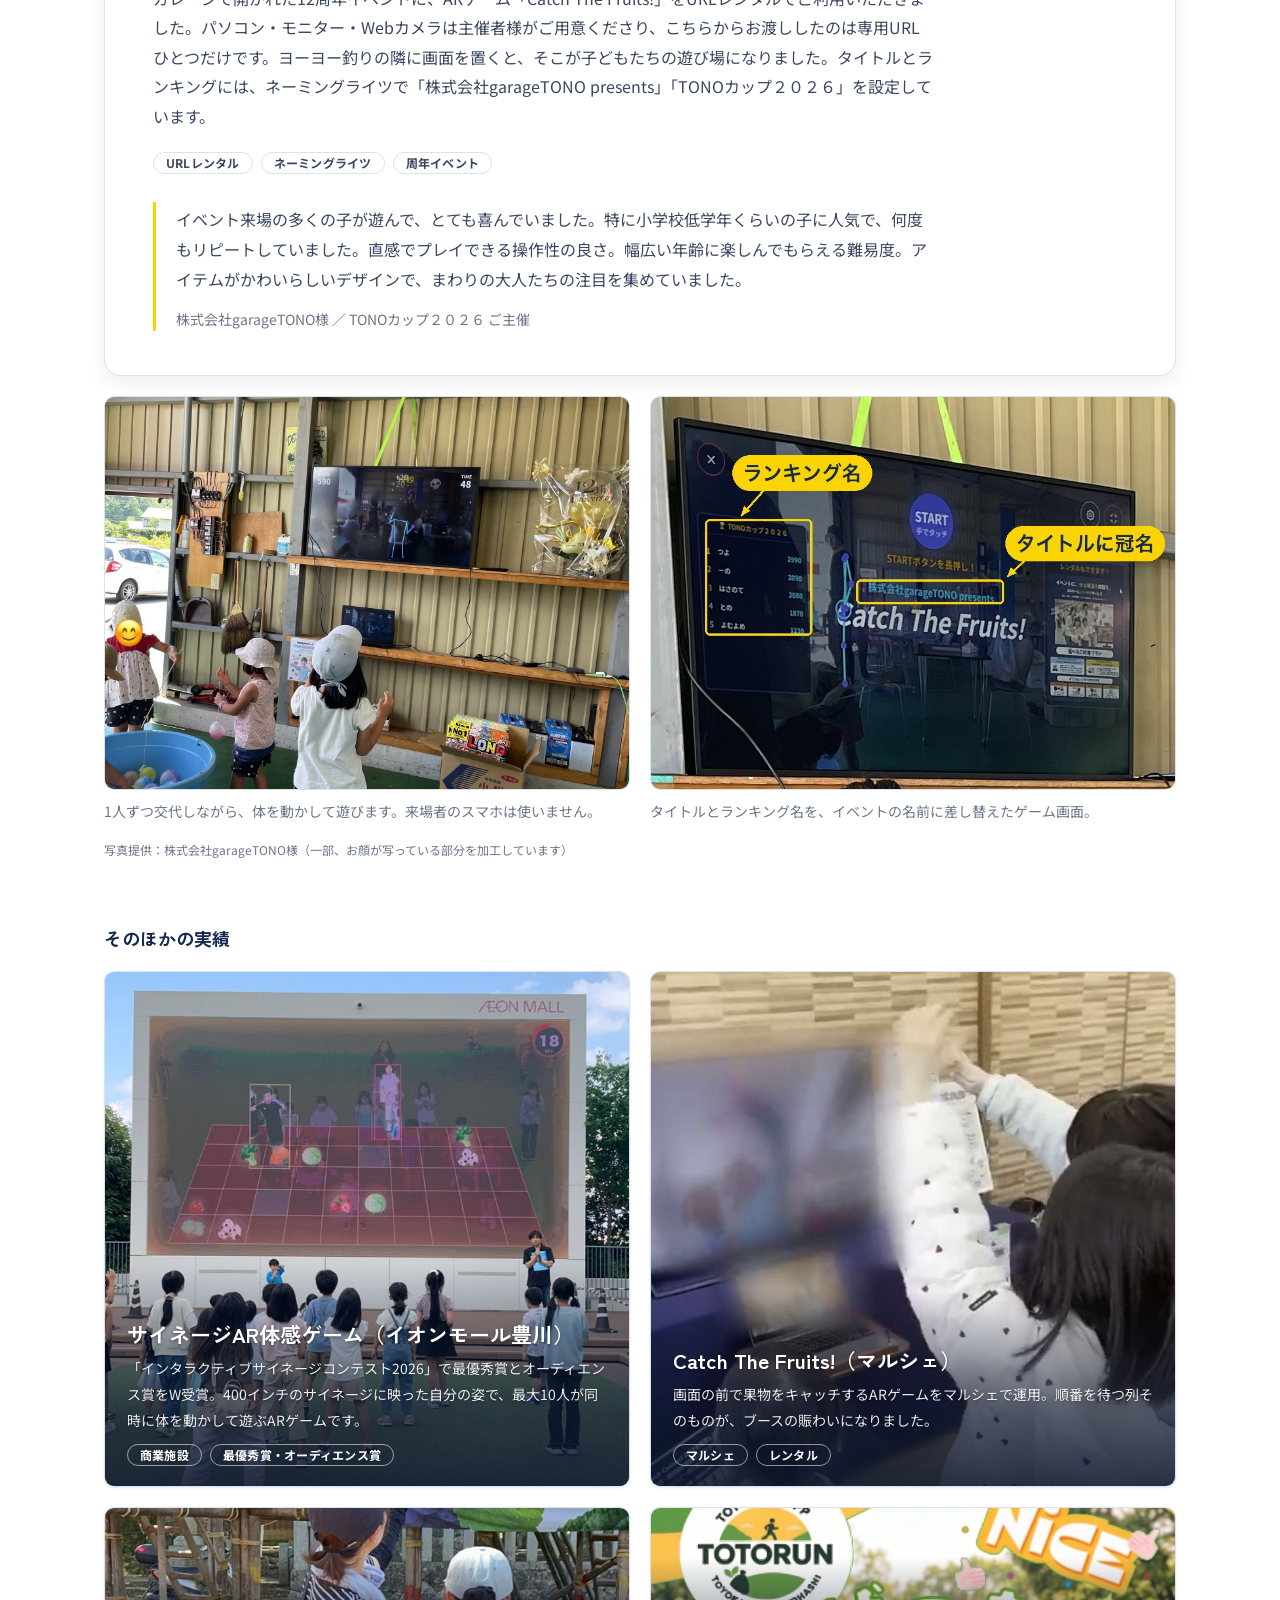
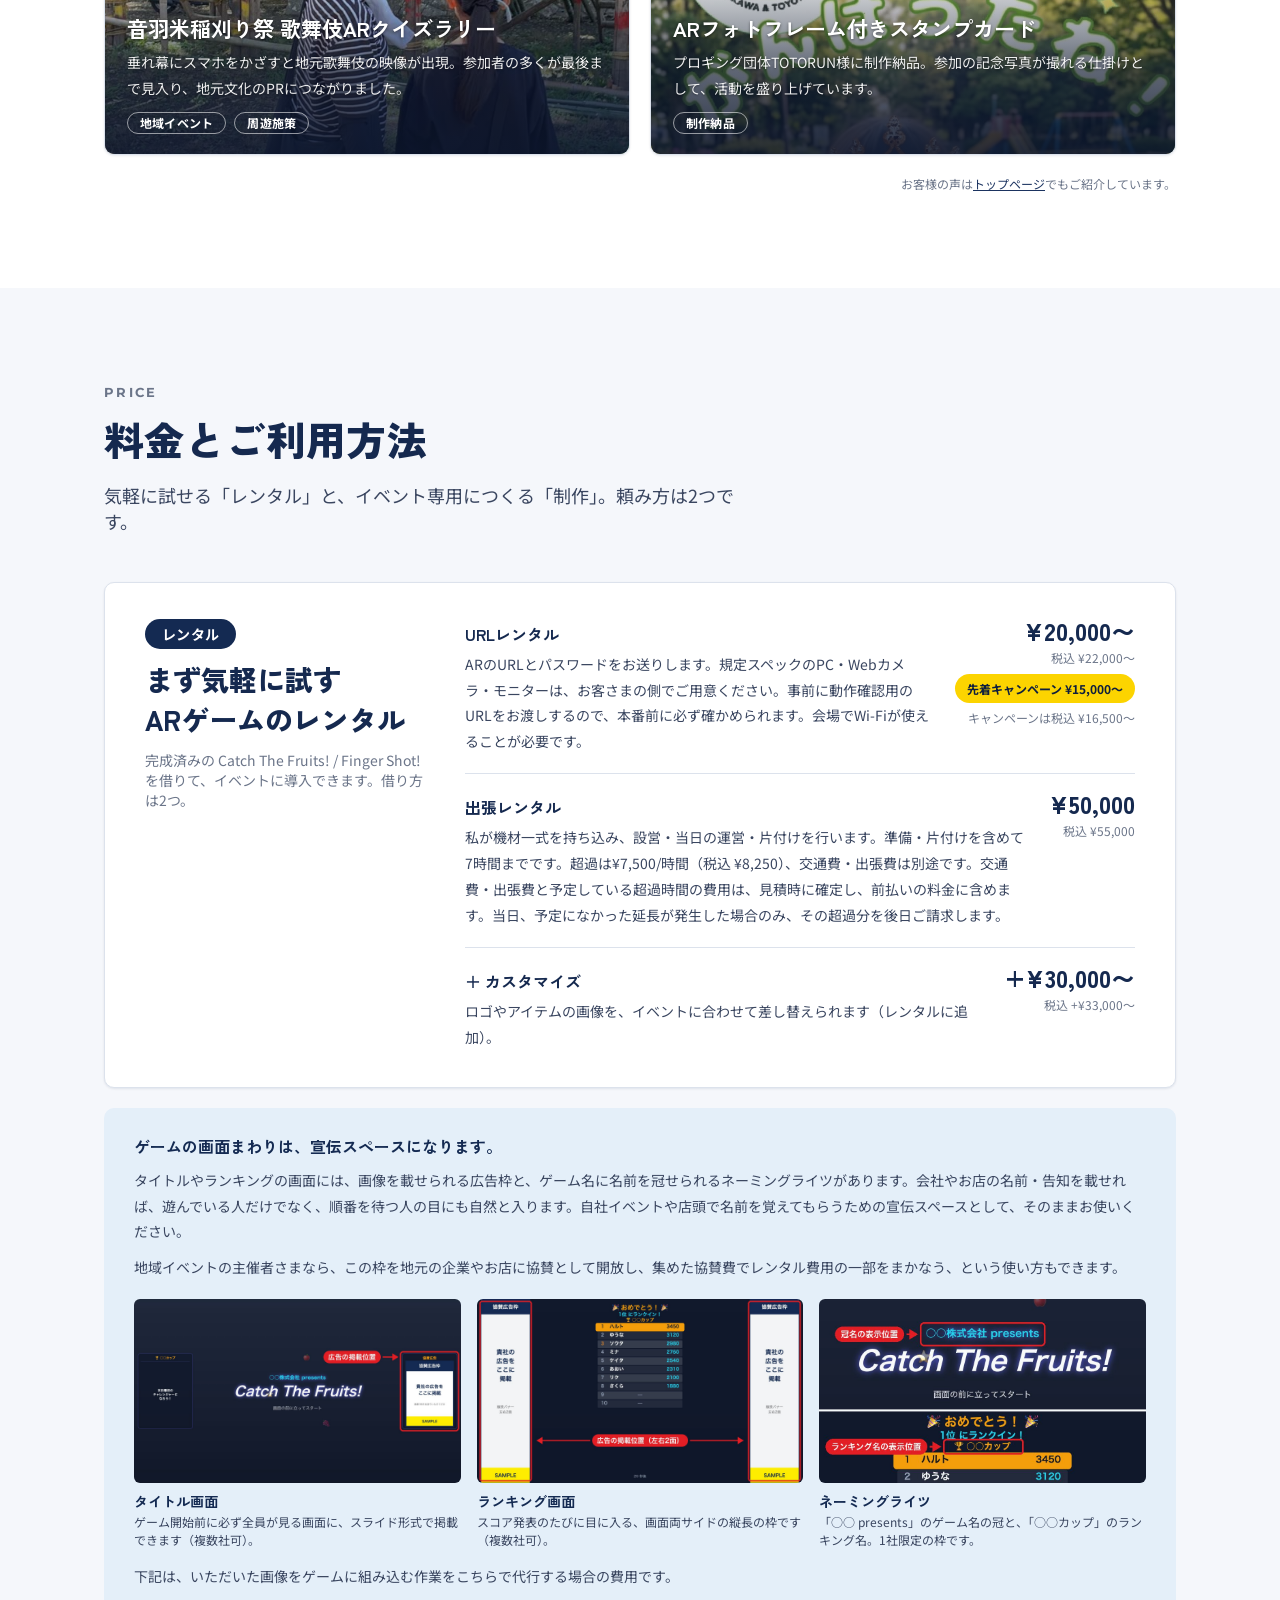
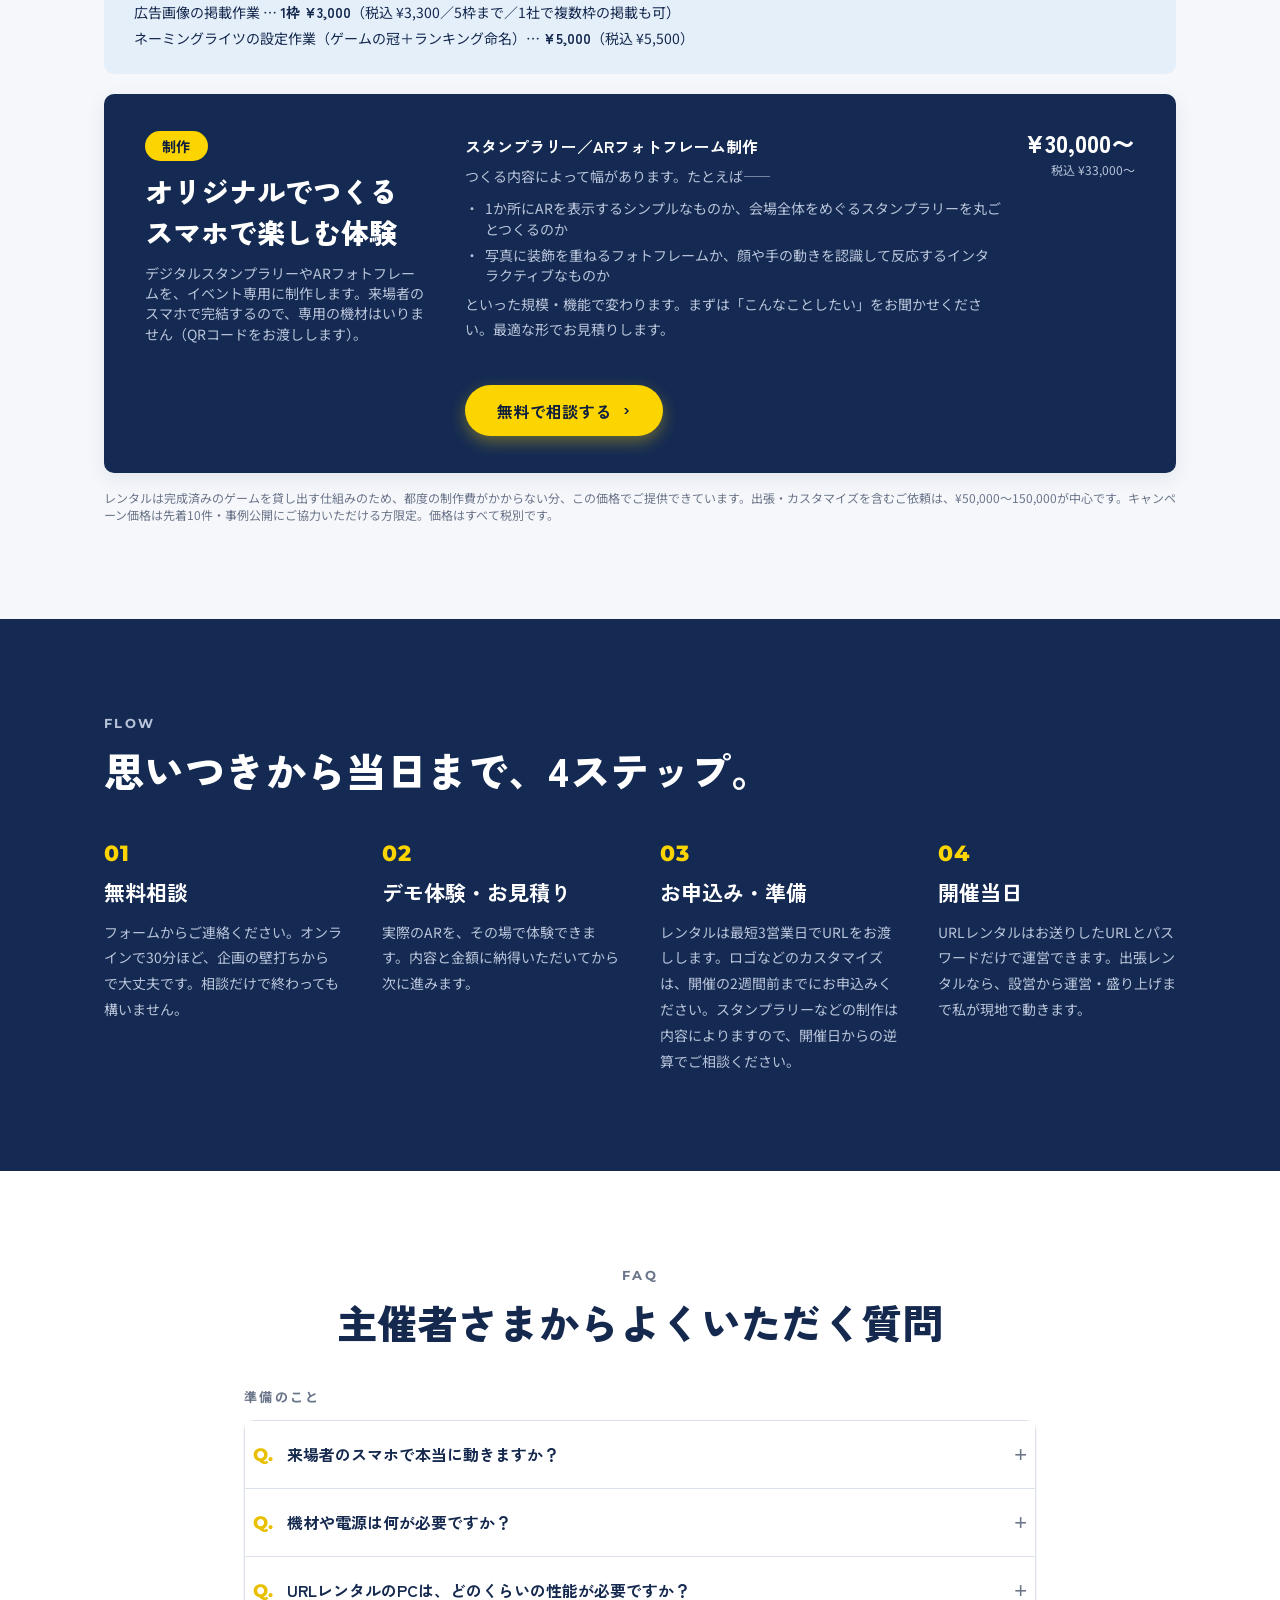
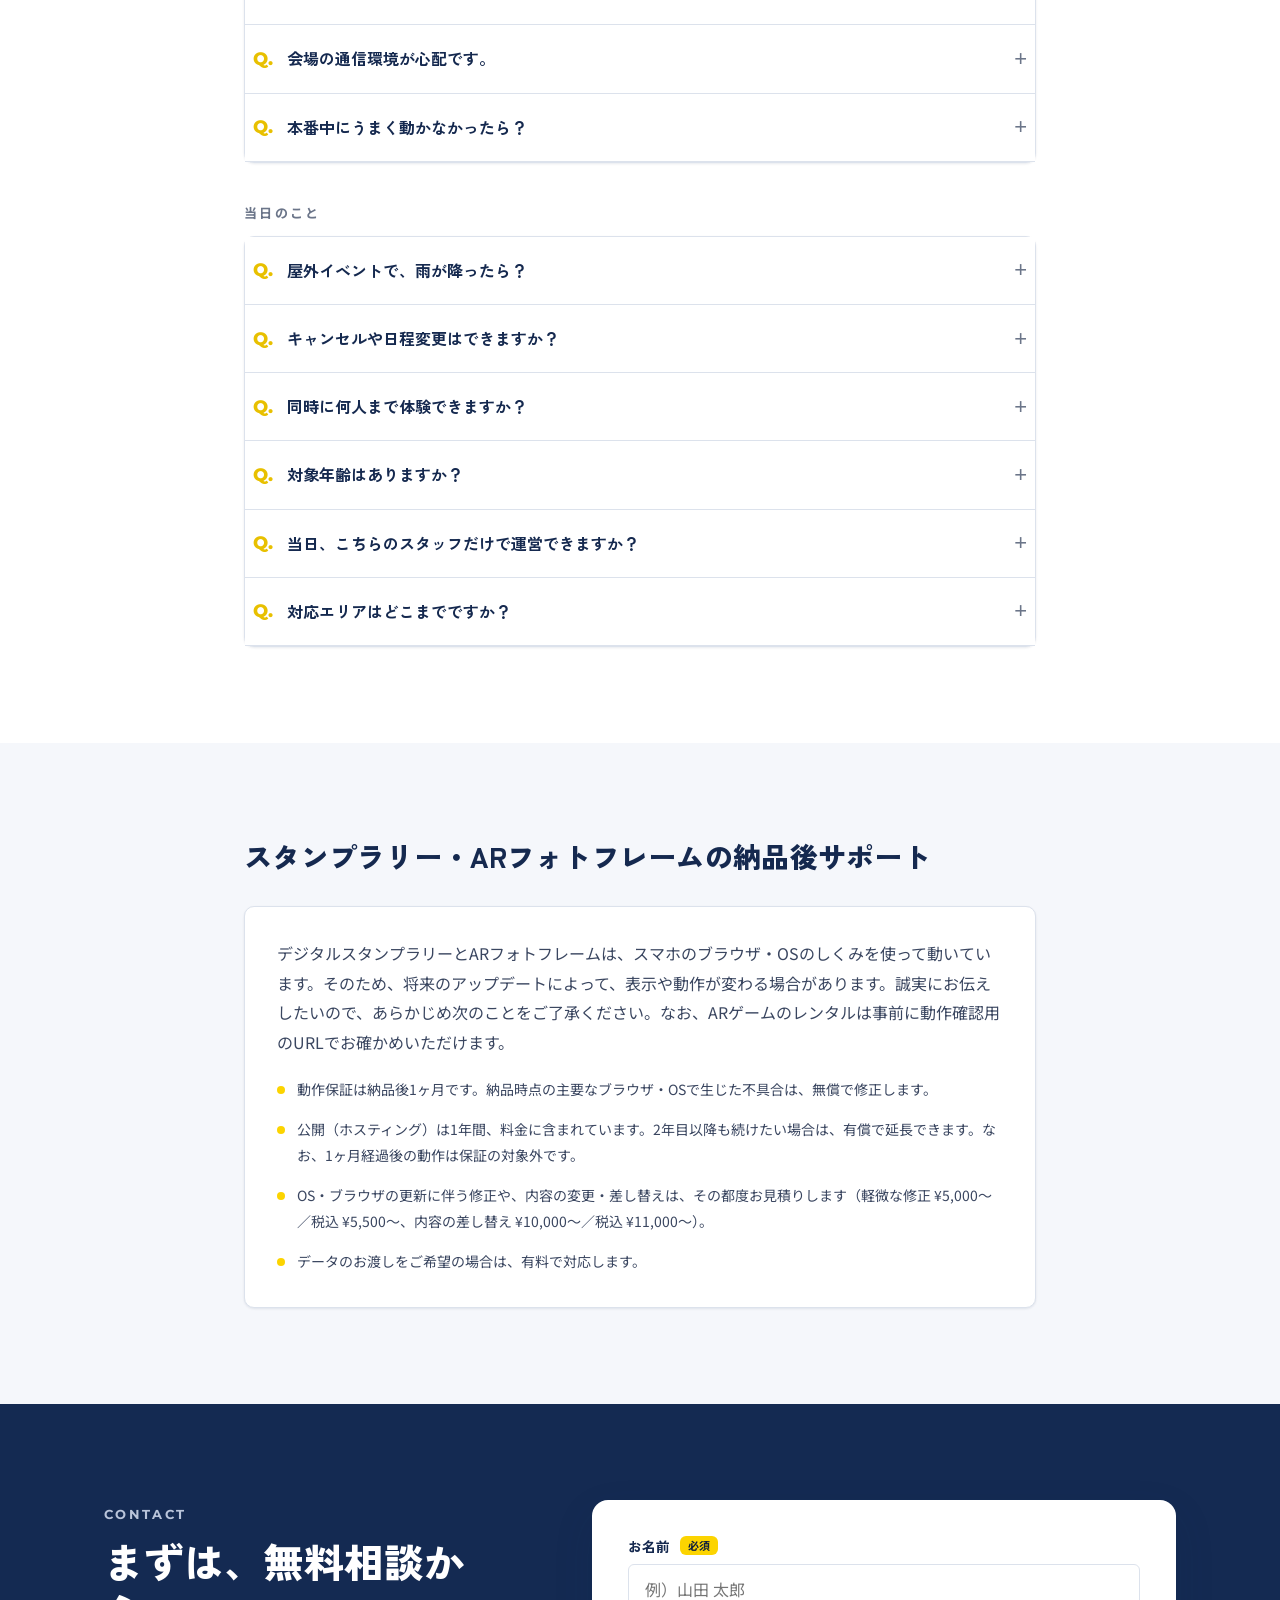
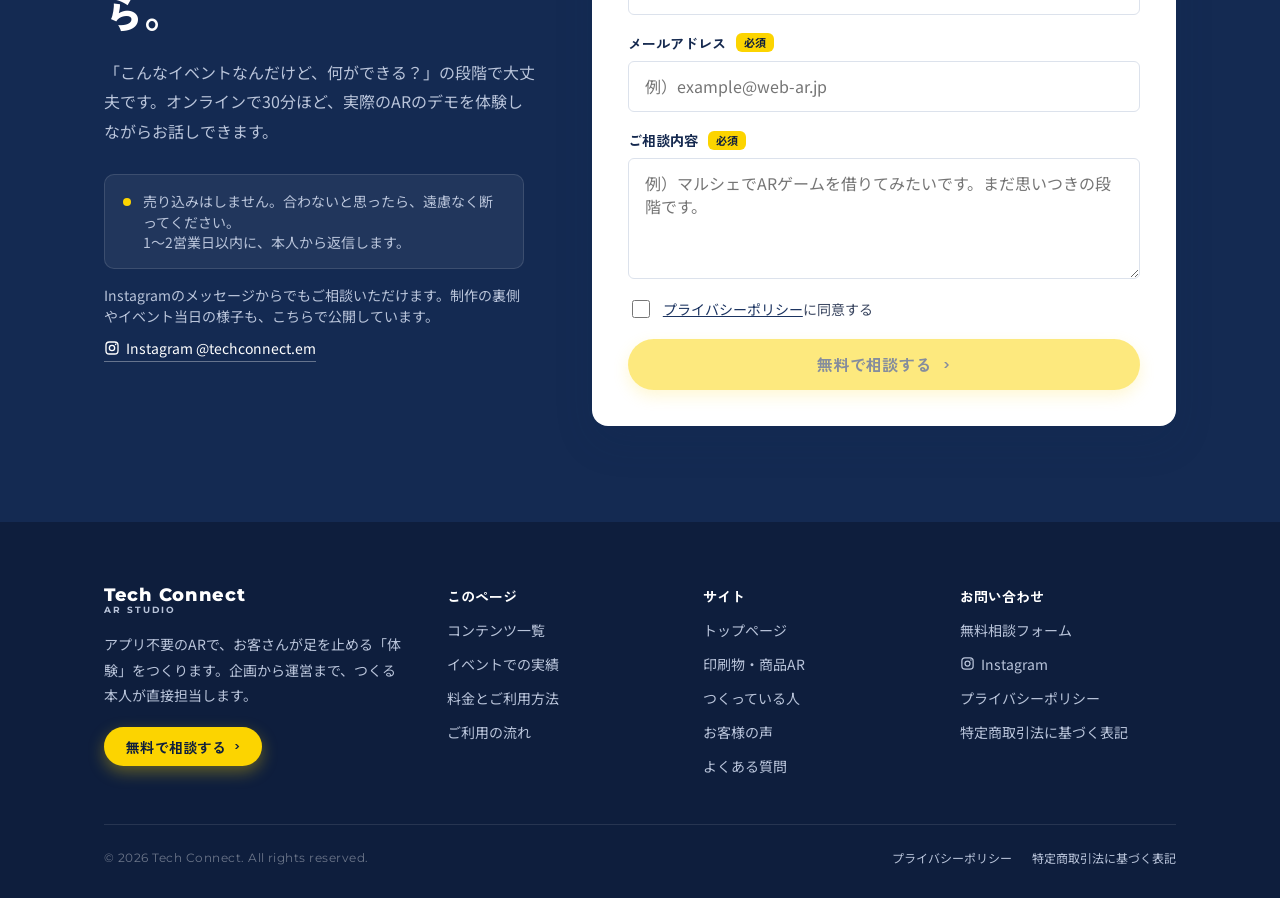
==== commit 4e49d6d6: "Focus event rally content on the Otowa example" ====
--- a/event-ar/index.html
+++ b/event-ar/index.html
@@ -52,7 +52,6 @@
 
     <!-- Custom CSS -->
     <link rel="stylesheet" href="/style.css">
-    <script src="/stamp-card-video.js" defer></script>
 
     <script type="application/ld+json">
     {
@@ -336,92 +335,72 @@
                     </figure>
                 </div>
 
-                <article id="digital-stamp-card" class="stamp-service" aria-labelledby="stamp-card-title">
+                <!-- ② スタンプラリー・ARクイズラリー -->
+                <article id="digital-stamp-card" class="stamp-service stamp-service--rally" aria-labelledby="stamp-card-title">
+                    <div class="stamp-service__heading">
+                        <span class="tag tag--navy">ポップアップイベントの周遊施策に</span>
+                        <h3 id="stamp-card-title" class="stamp-service__title">スタンプラリー・<wbr>ARクイズラリー</h3>
+                    </div>
                     <div class="stamp-service__intro">
-                        <span class="tag tag--navy">ポップアップイベントに</span>
-                        <h3 id="stamp-card-title" class="stamp-service__title">デジタルスタンプカード制作</h3>
-                        <p class="stamp-service__lead">なくさない、<br>忘れないカード。</p>
-                        <h4 class="stamp-service__subheading"><span>オリジナルの</span><span>スタンプカードを、</span><br>デザインからお任せ。</h4>
-                        <p class="stamp-service__text">ポップアップイベントで、ブースをめぐるきっかけに。会場に合わせたオリジナルの台紙とスタンプを制作します。</p>
-                        <p class="stamp-service__text">専用アプリは不要です。来場者がスマホのカードのボタンをタップし、会場のQRコードを読むと押印できます。</p>
-                        <p class="stamp-service__text">めぐる場所や押印条件、特典の内容は企画に合わせてご相談ください。</p>
-                    </div>
-                    <figure class="stamp-video" data-stamp-video data-youtube-id="TooRubcw_pc">
-                        <div class="stamp-video__screen">
-                            <img class="stamp-video__poster" src="/assets/制作実績/digital-stamp-card-horizontal.webp"
-                                width="960" height="540" loading="lazy" decoding="async"
-                                alt="デジタルスタンプカード制作の紹介動画">
-                            <button type="button" class="stamp-video__play" data-stamp-play hidden>
-                                <svg width="16" height="18" viewBox="0 0 16 18" aria-hidden="true"><path d="M2 1l12 8-12 8z" fill="currentColor" /></svg>
-                                <span>紹介動画を見る <small>53秒</small></span>
-                            </button>
-                        </div>
-                        <figcaption id="stamp-video-caption" class="stamp-video__caption">
-                            <p>画面はTOTORUNの参加カード制作例です。周遊型とは押印ルールが異なります（デモデータ／BGM・効果音あり）。</p>
-                            <a href="https://www.youtube.com/watch?v=TooRubcw_pc" data-stamp-fallback target="_blank" rel="noopener noreferrer">YouTubeで見る</a>
-                            <details class="stamp-video__transcript">
-                                <summary>動画の内容を読む</summary>
-                                <p>なくさない、忘れない。スマホのスタンプカード。写真やロゴを生かしたオリジナルの台紙やスタンプを、デザインからお任せ。初期設定とQRコードの案内もお手伝いします。アプリのインストールは不要です。カードのボタンをタップし、QRコードを読むと押印できます。TOTORUNの定期活動向け制作例では、参加の節目にバッジ・特典のお知らせ、満了時にお祝いの演出が現れます。次のカードにも累計の参加回数とバッジが残ります。</p>
-                            </details>
+                        <p class="stamp-service__lead">会場をめぐる<br>きっかけをつくる。</p>
+                        <p class="stamp-service__text">スタンプを集めたり、映像を見てクイズに答えたり。来場者がブースや会場内のスポットをめぐる企画を、イベントに合わせて制作します。</p>
+                        <p class="stamp-service__text">専用アプリは不要です。来場者のスマホで楽しめるデジタルスタンプラリーやARクイズラリーをご相談いただけます。</p>
+                    </div>
+                    <figure class="rally-video">
+                        <video src="/assets/制作実績/otowa-kabuki-01.mp4"
+                            poster="/assets/制作実績/otowa-kabuki-01.jpg"
+                            width="426" height="720" controls playsinline preload="none" tabindex="0"
+                            aria-label="音羽米稲刈り祭のARクイズラリー制作例（42秒・音声なし）">
+                            <a href="/assets/制作実績/otowa-kabuki-01.mp4">ARクイズラリーの動画を見る</a>
+                        </video>
+                        <figcaption class="rally-video__caption">
+                            <p><strong>制作例：音羽米稲刈り祭 歌舞伎ARクイズラリー</strong><br>垂れ幕にスマホをかざすと、地元歌舞伎の映像が現れます。映像からクイズの答えを探す仕掛けです。</p>
+                            <a href="/assets/制作実績/otowa-kabuki-01.mp4" target="_blank" rel="noopener noreferrer">動画を別画面で見る（42秒・音声なし）</a>
                         </figcaption>
                     </figure>
                     <div class="stamp-service__consult">
-                        <p>会場の規模やめぐってほしい場所をお聞かせください。料金・公開期間・サポートは個別にお見積りします。</p>
-                        <a href="#contact" class="btn btn--primary btn--md" aria-label="デジタルスタンプカード制作について無料で相談する">
+                        <div class="stamp-service__preparation">
+                            <dl class="stamp-service__details">
+                                <div>
+                                    <dt>ご相談時に</dt>
+                                    <dd>回る場所の候補と、各スポットで紹介したい内容をお聞かせください。写真・イラスト・動画があれば、あわせてご相談いただけます。</dd>
+                                </div>
+                                <div>
+                                    <dt>当日の準備</dt>
+                                    <dd>主催者さまには、QRコードや対象の印刷物の掲示、参加案内をお願いします。来場者のスマホ回線で利用するため、PCなどの専用機材は不要です。</dd>
+                                </div>
+                            </dl>
+                            <a href="#price" class="product-card__link">制作料金について <span aria-hidden="true">→</span></a>
+                        </div>
+                        <a href="#contact" class="btn btn--primary btn--md" aria-label="スタンプラリー・ARクイズラリー制作について無料で相談する">
                             <span>無料で相談する</span><span class="btn__arrow" aria-hidden="true">›</span>
                         </a>
                     </div>
                 </article>
 
-                <div class="menu-sub">
-                    <!-- ② デジタルスタンプラリー -->
-                    <figure class="product-card">
-                        <div class="product-card__media">
-                            <video data-hover-play src="/assets/制作実績/otowa-kabuki-01.mp4"
-                                poster="/assets/制作実績/otowa-kabuki-01.jpg"
-                                muted loop playsinline preload="none"></video>
-                        </div>
-                        <figcaption class="product-card__body">
-                            <p class="product-card__reference">参考映像：音羽のARクイズラリー（デジタルスタンプラリーとは別方式）</p>
-                            <span class="tag tag--navy product-card__purpose">イベントの周遊施策に</span>
-                            <h3 class="product-card__title">デジタルスタンプラリー</h3>
-                            <p class="product-card__text">来場者が自分のスマホで、会場のスポットをめぐる体験をイベント専用に制作します。回る場所の数や盛り込む内容に合わせてお見積りし、入口のQRコードをお渡しします。</p>
-                            <dl class="product-card__details">
-                                <div>
-                                    <dt>専用制作 <span>税別 ¥30,000〜</span></dt>
-                                    <dd>レンタルではなく、ご依頼ごとに制作します。来場者のスマホ回線で利用するため、PCなどの専用機材は不要です。</dd>
-                                </div>
-                                <div>
-                                    <dt>相談時に伺うこと・当日の準備</dt>
-                                    <dd>回る場所の候補と、使いたい写真・イラスト・動画があればお知らせください。主催者さまには、QRコードの掲示場所と来場者への案内をご検討いただきます。</dd>
-                                </div>
-                            </dl>
-                        </figcaption>
-                    </figure>
-                    <!-- ③ ARフォトフレーム -->
-                    <figure class="product-card">
-                        <div class="product-card__media">
-                            <img class="img-pos-upper" src="/assets/制作実績/ar-photo-frame-03.jpg"
-                                alt="TOTORUNオリジナルのARフォトフレームで撮影した記念写真" loading="lazy">
-                        </div>
-                        <figcaption class="product-card__body">
-                            <span class="tag tag--navy product-card__purpose">イベントの思い出をオリジナル写真に</span>
-                            <h3 class="product-card__title">ARフォトフレーム</h3>
-                            <p class="product-card__text">スマホをかざすと画面の中にイベント限定の装飾やキャラクターが現れ、一緒に写真が撮れます。撮った写真はそのままSNSでシェアでき、イベントが終わった後も思い出として残ります。</p>
-                            <dl class="product-card__details">
-                                <div>
-                                    <dt>専用制作 <span>税別 ¥30,000〜</span></dt>
-                                    <dd>イベント専用のフォトフレームを制作し、入口のQRコードをお渡しします。レンタルではなく、来場者のスマホ回線で利用します。PCなどの専用機材は不要です。</dd>
-                                </div>
-                                <div>
-                                    <dt>相談時に伺うこと・当日の準備</dt>
-                                    <dd>入れたいロゴ・イラスト・写真があればお知らせください。素材の有無や希望する動きに合わせて制作範囲を相談します。当日はQRコードの掲示と撮影の案内をご準備ください。</dd>
-                                </div>
-                            </dl>
-                            <p class="product-card__note">写真：TOTORUN様に制作した、ARフォトフレーム付きスタンプカードの撮影例です。</p>
-                        </figcaption>
-                    </figure>
-                </div>
+                <!-- ③ ARフォトフレーム -->
+                <figure class="product-card product-card--row product-card--photo-frame">
+                    <div class="product-card__media">
+                        <img class="img-pos-upper" src="/assets/制作実績/ar-photo-frame-03.jpg"
+                            alt="TOTORUNオリジナルのARフォトフレームで撮影した記念写真" loading="lazy">
+                    </div>
+                    <figcaption class="product-card__body">
+                        <span class="tag tag--navy product-card__purpose">イベントの思い出をオリジナル写真に</span>
+                        <h3 class="product-card__title">ARフォトフレーム</h3>
+                        <p class="product-card__text">スマホをかざすと画面の中にイベント限定の装飾やキャラクターが現れ、一緒に写真が撮れます。撮った写真はそのままSNSでシェアでき、イベントが終わった後も思い出として残ります。</p>
+                        <dl class="product-card__details">
+                            <div>
+                                <dt>専用制作 <span>税別 ¥30,000〜</span></dt>
+                                <dd>イベント専用のフォトフレームを制作し、入口のQRコードをお渡しします。レンタルではなく、来場者のスマホ回線で利用します。PCなどの専用機材は不要です。</dd>
+                            </div>
+                            <div>
+                                <dt>相談時に伺うこと・当日の準備</dt>
+                                <dd>入れたいロゴ・イラスト・写真があればお知らせください。素材の有無や希望する動きに合わせて制作範囲を相談します。当日はQRコードの掲示と撮影の案内をご準備ください。</dd>
+                            </div>
+                        </dl>
+                        <p class="product-card__note">写真：TOTORUN様に制作した、ARフォトフレーム付きスタンプカードの撮影例です。</p>
+                    </figcaption>
+                </figure>
 
                 <p class="menu-closing">ここにないアイデアでも大丈夫です。「こんなことできる？」の段階から、お気軽にご相談ください。</p>
             </div>
--- a/style.css
+++ b/style.css
@@ -1996,6 +1996,28 @@
 .stamp-service__consult { grid-column: 1 / -1; grid-row: 2; display: flex; align-items: center; gap: 28px; padding-top: 24px; border-top: 1px solid var(--border-default); }
 .stamp-service__consult > p { flex: 1; }
 .stamp-service__consult .btn { flex-shrink: 0; }
+.stamp-service--rally { grid-template-columns: minmax(0, .8fr) minmax(0, 1.2fr); grid-template-rows: auto auto 1fr; }
+.stamp-service__heading { grid-column: 1 / -1; grid-row: 1; }
+.stamp-service__heading .tag { max-width: 100%; white-space: normal; }
+.stamp-service__heading .stamp-service__title { margin-bottom: 0; }
+.stamp-service--rally .stamp-service__intro { grid-row: 2; }
+.rally-video { grid-column: 1; grid-row: 2 / 4; min-width: 0; margin: 0; }
+.rally-video video { display: block; width: 100%; max-width: 284px; height: auto; aspect-ratio: 426 / 720; margin: 0 auto; border-radius: var(--radius-sm); background: var(--navy-900); }
+.rally-video video:focus-visible { outline: 3px solid var(--yellow-500); outline-offset: 3px; }
+.rally-video__caption { margin-top: 16px; font-size: var(--fs-sm); line-height: 1.7; }
+.rally-video__caption p { margin: 0; }
+.rally-video__caption a { display: inline-flex; align-items: center; min-height: 44px; margin-top: 4px; color: var(--navy-700); text-decoration: underline; text-underline-offset: 3px; }
+.stamp-service--rally .stamp-service__consult { grid-column: 2; grid-row: 3; display: block; }
+.stamp-service--rally .stamp-service__consult .btn { margin-top: 16px; }
+.stamp-service__preparation { flex: 1; min-width: 0; }
+.stamp-service__details { display: grid; gap: 12px; margin: 0; font-size: var(--fs-body); line-height: var(--lh-body); }
+.stamp-service__details > div { display: grid; grid-template-columns: 1fr; gap: 4px; }
+.stamp-service__details dt { font-weight: var(--fw-bold); color: var(--text-heading); }
+.stamp-service__details dd { margin: 0; }
+.stamp-service__preparation .product-card__link { display: inline-flex; align-items: center; gap: 6px; min-height: 44px; margin-top: 8px; color: var(--navy-700); text-decoration: underline; text-underline-offset: 3px; }
+.product-card--photo-frame { grid-template-columns: minmax(0, .75fr) minmax(0, 1.25fr); }
+.product-card--photo-frame .product-card__purpose { max-width: 100%; white-space: normal; }
+.product-card--photo-frame .product-card__media > img { object-fit: contain; object-position: center; }
 .stamp-video { min-width: 0; margin: 0; grid-column: 1; grid-row: 1; align-self: center; }
 .stamp-video__screen { position: relative; overflow: hidden; width: 100%; min-width: 0; aspect-ratio: 16 / 9; min-height: 200px; border-radius: var(--radius-sm); background: var(--navy-900); }
 .stamp-video__poster,
@@ -2040,6 +2062,11 @@
   .stamp-service__intro, .stamp-video, .stamp-service__consult { grid-column: 1; grid-row: auto; }
   .stamp-service__consult { display: block; }
   .stamp-service__consult .btn { margin-top: 20px; }
+  .stamp-service--rally { grid-template-columns: minmax(0, 1fr); grid-template-rows: none; }
+  .stamp-service__heading,
+  .stamp-service--rally .stamp-service__intro,
+  .rally-video,
+  .stamp-service--rally .stamp-service__consult { grid-column: 1; grid-row: auto; }
 }
 @media (max-width: 480px) {
   .stamp-service { padding: 20px 16px; }
@@ -2942,6 +2969,7 @@
   .product-card--row .product-card__media > img,
   .product-card--row .product-card__media > video { position: static; }
   .product-card--row .product-card__body { padding: 22px 24px 26px; }
+  .product-card--photo-frame .product-card__media { aspect-ratio: 4 / 5; max-height: 440px; }
 
   .plan { grid-template-columns: 1fr; gap: 24px; padding: 26px 22px; }
   .plan-row__amount { width: 100%; align-items: flex-start; }
